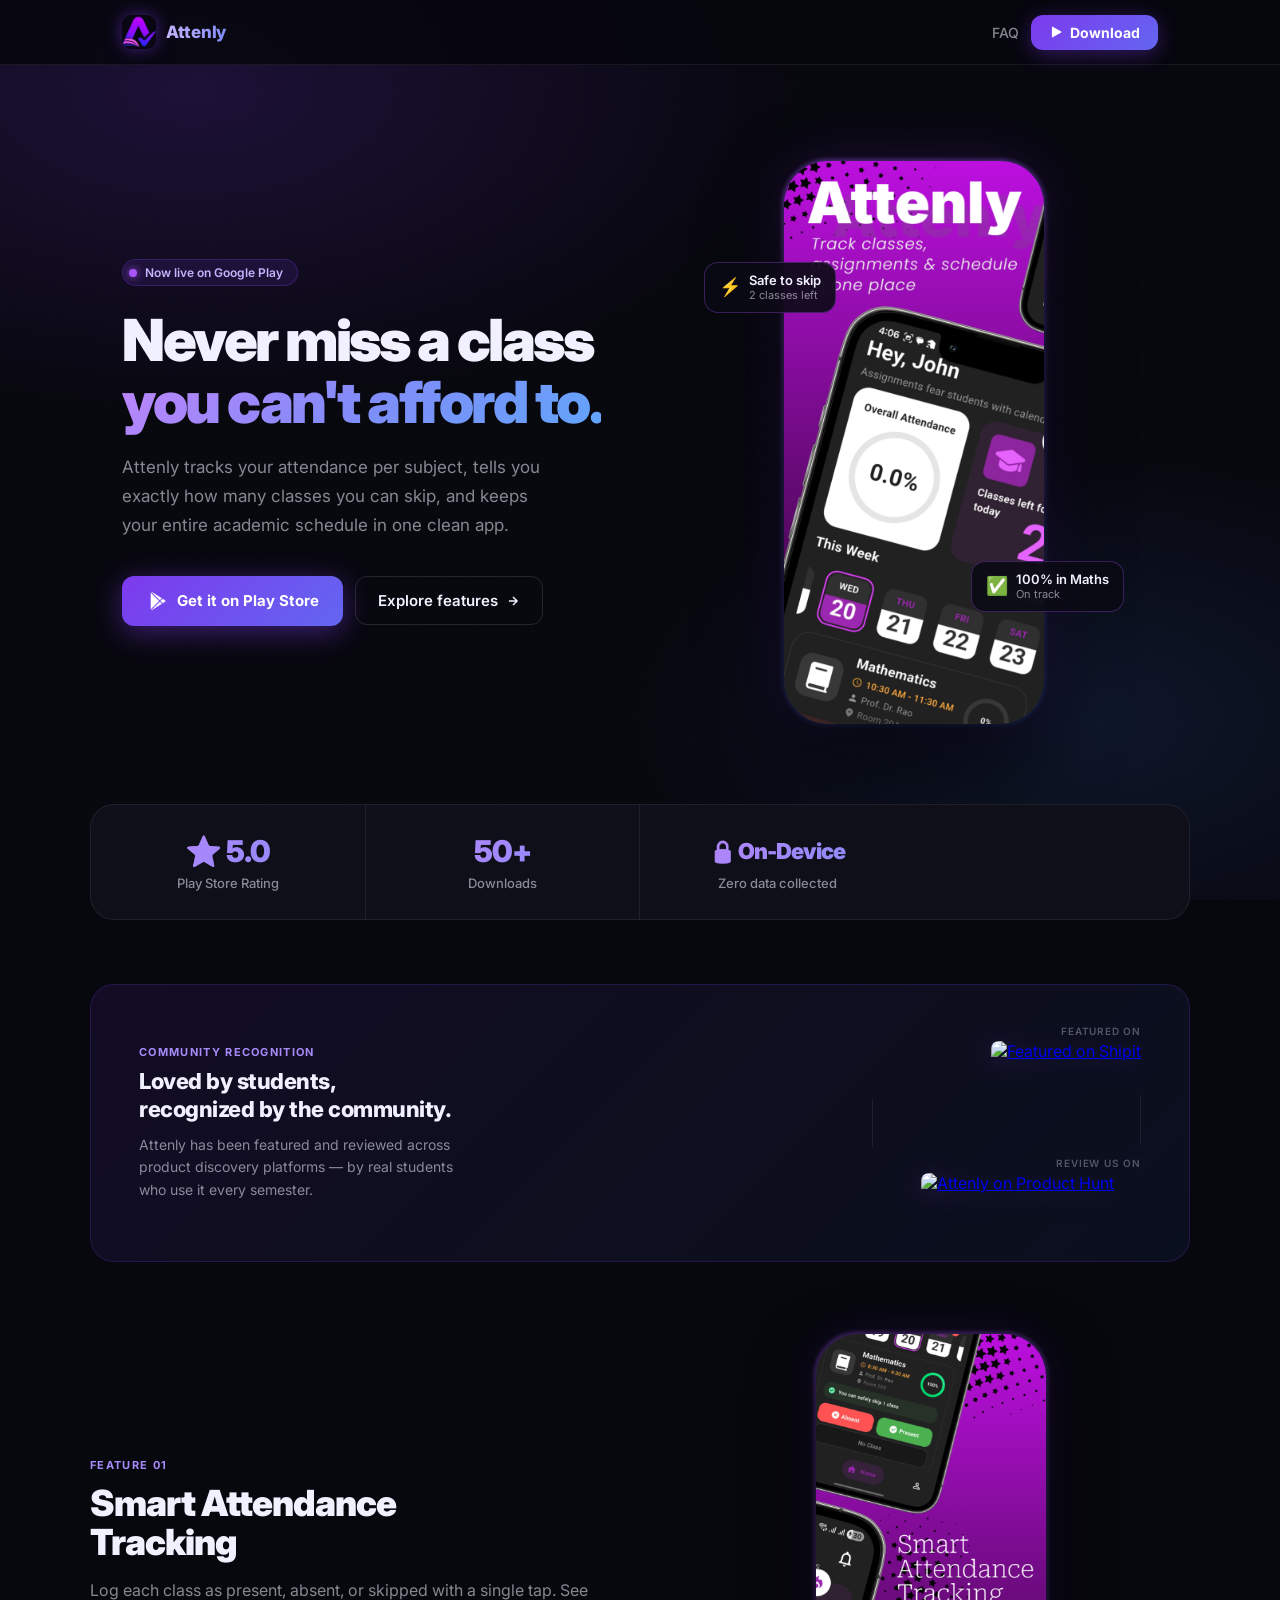
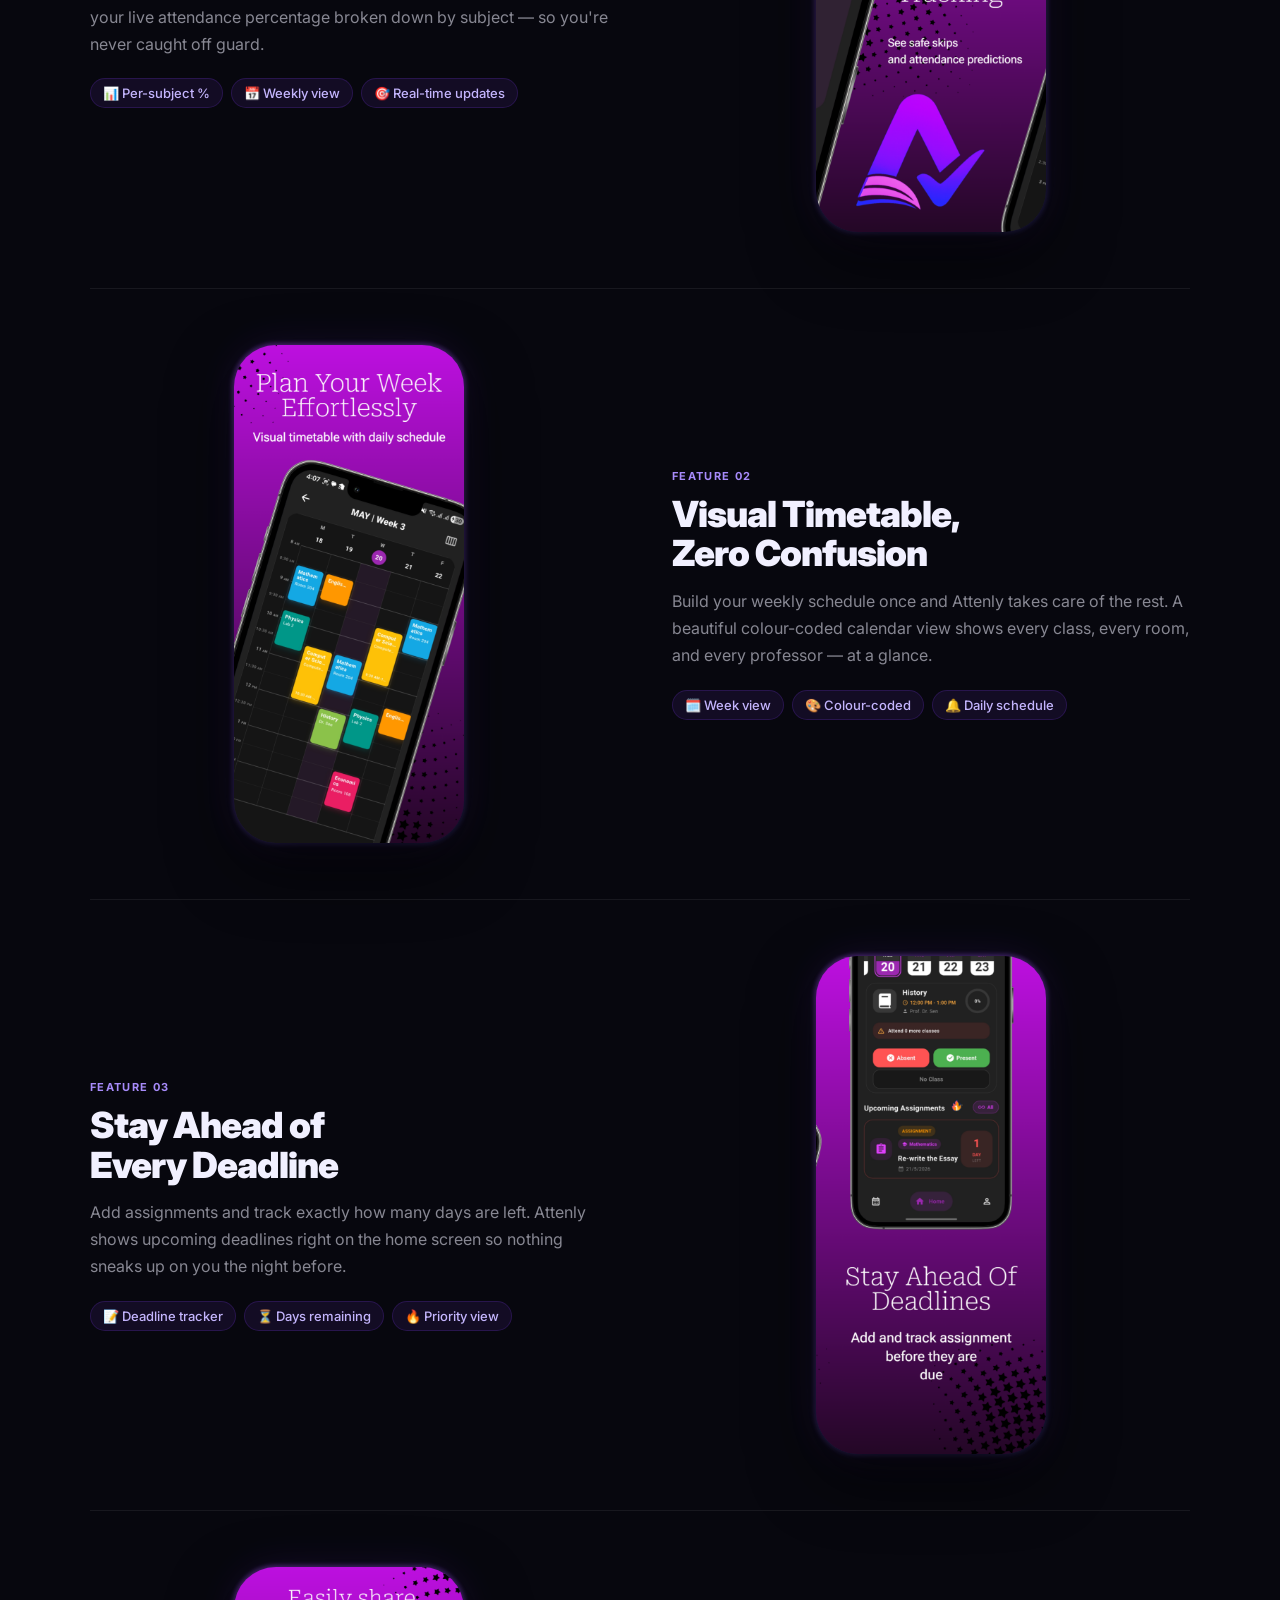
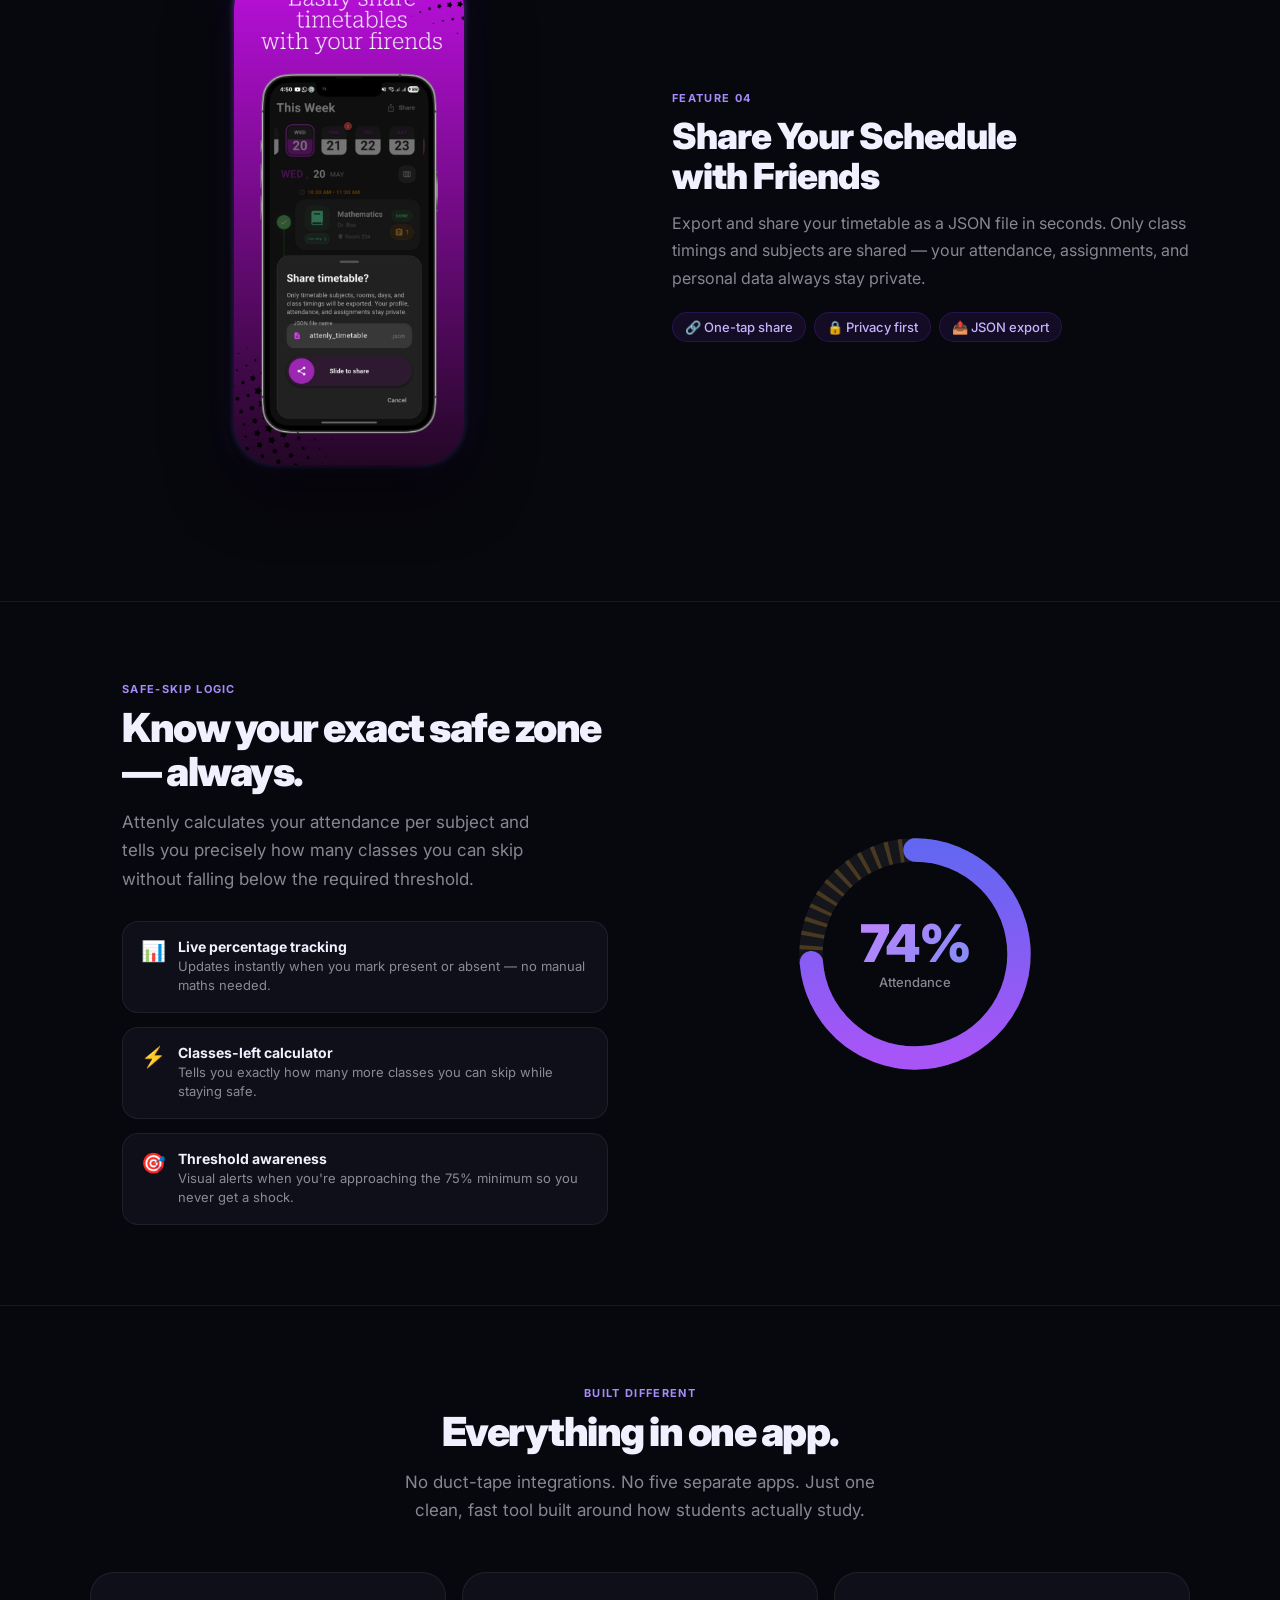
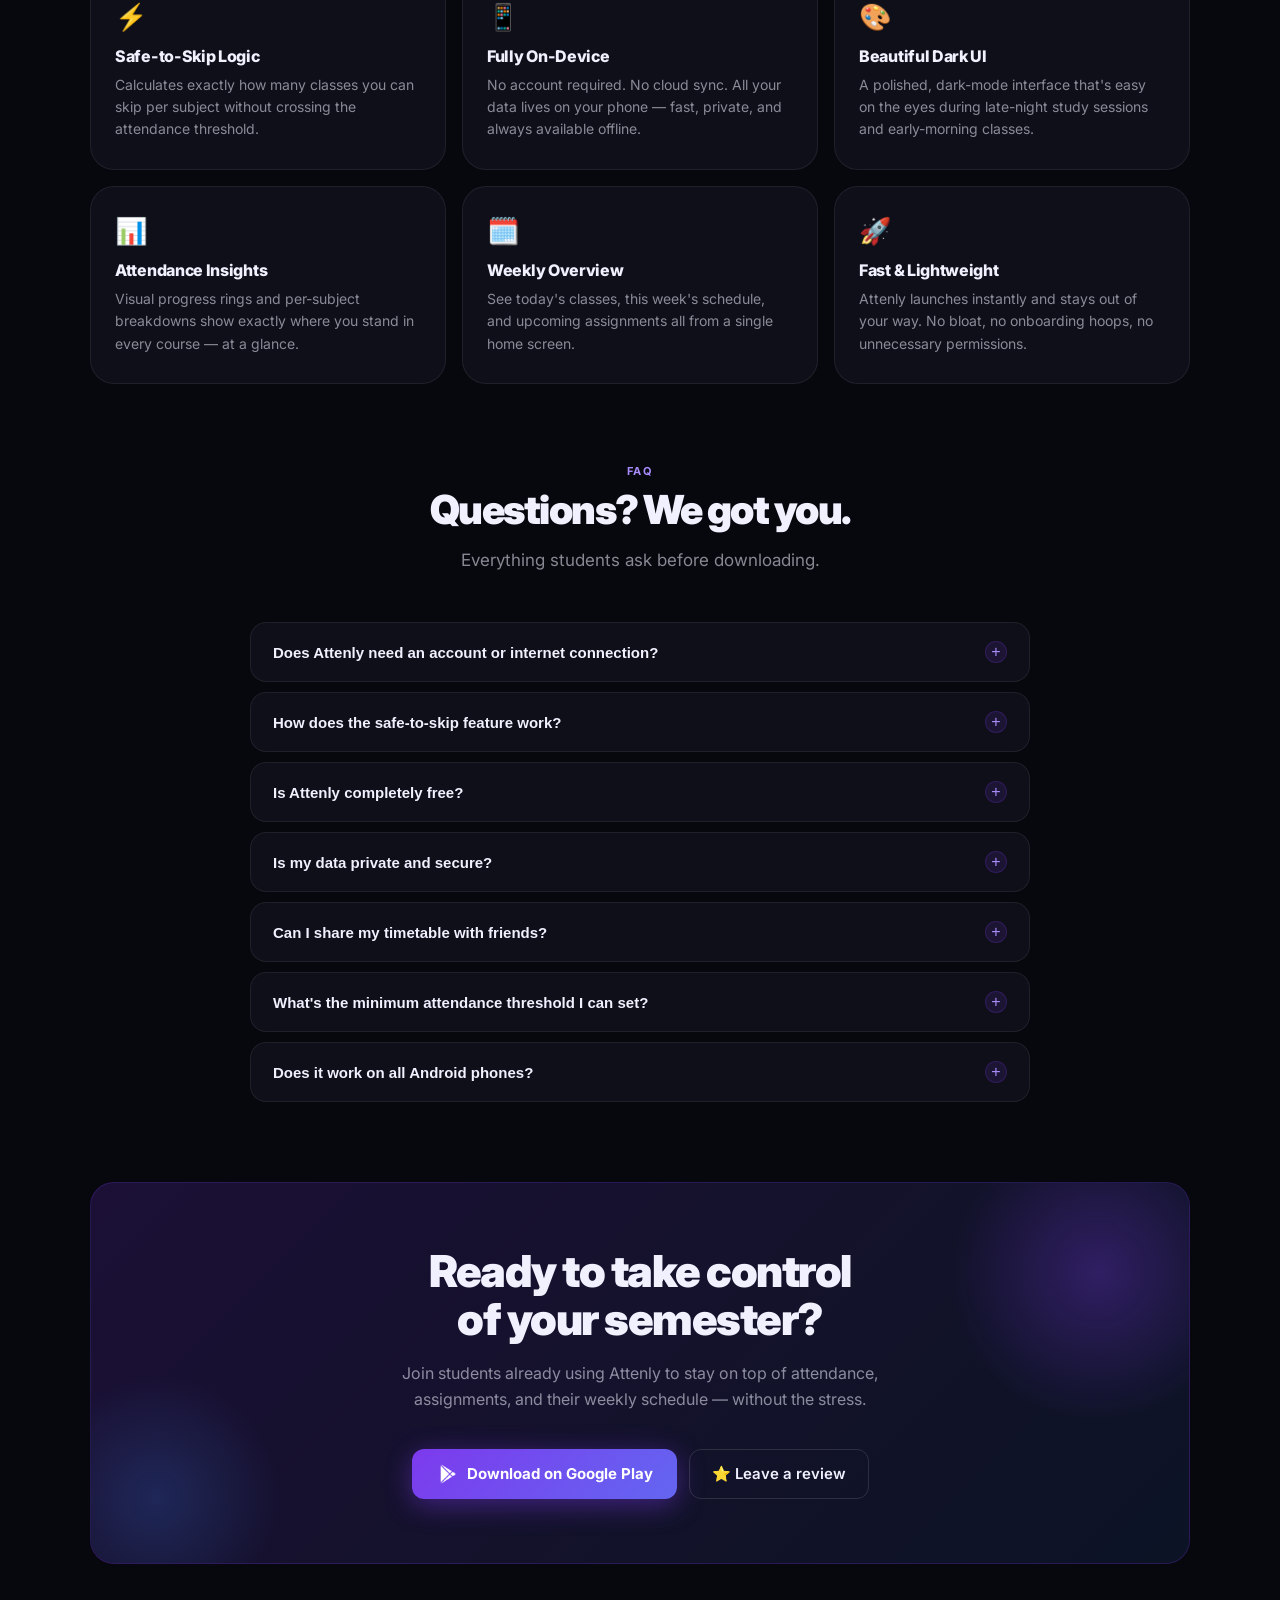
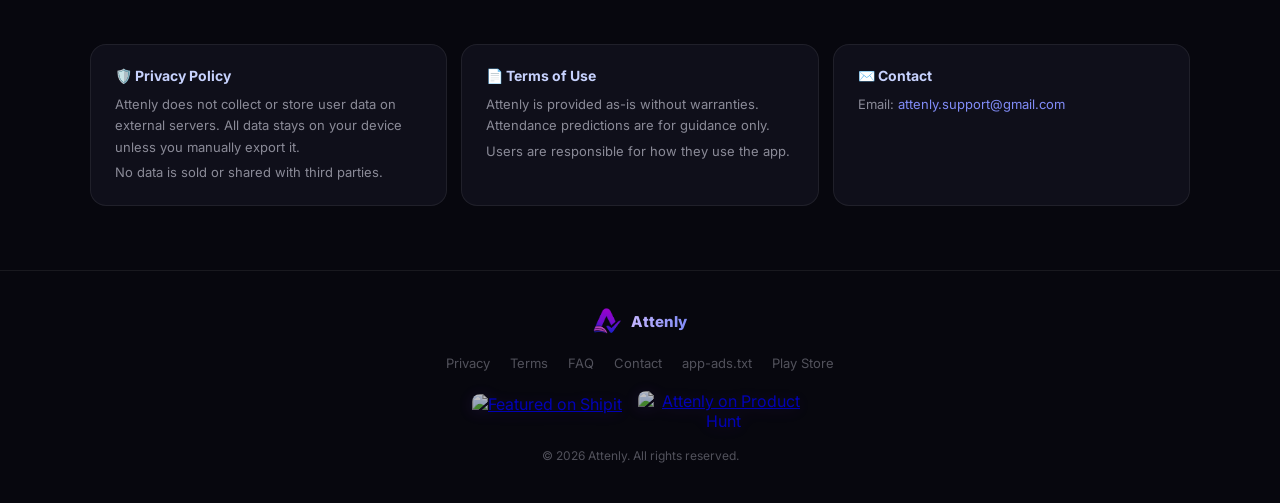
==== index.html @ 38569e19 "fix: add cache buster to Play Store logo image src" ====
<!DOCTYPE html>
<html lang="en">
<head>
  <meta charset="UTF-8"/>
  <meta name="viewport" content="width=device-width, initial-scale=1.0"/>
  <title>Attenly — Smart Attendance Tracker for College Students</title>
  <meta name="description" content="Attenly helps college students track attendance, manage timetables, plan assignments, and know exactly when it's safe to skip — all on-device, no account needed."/>
  <meta name="keywords" content="attendance tracker, college app, timetable, assignment tracker, safe to skip, student app, Android"/>
  <meta property="og:title" content="Attenly — Smart Attendance Tracker for College Students"/>
  <meta property="og:description" content="Track classes, plan your week, manage assignments. Know exactly when it's safe to skip."/>
  <meta property="og:image" content="screenshots/image1.png"/>
  <meta property="og:type" content="website"/>
  <meta name="twitter:card" content="summary_large_image"/>
  <meta name="twitter:title" content="Attenly — Smart Attendance Tracker"/>
  <meta name="twitter:description" content="Track attendance, timetables & assignments. Know when it's safe to skip."/>
  <link rel="canonical" href="https://frostyshade.github.io/attenly-website/"/>
  <link rel="icon" type="image/png" href="logo.png"/>
  <link rel="sitemap" type="application/xml" href="/sitemap.xml"/>

  <link rel="preconnect" href="https://fonts.googleapis.com"/>
  <link rel="preconnect" href="https://fonts.gstatic.com" crossorigin/>
  <link href="https://fonts.googleapis.com/css2?family=Inter:wght@300;400;500;600;700;800;900&display=swap" rel="stylesheet"/>

  <style>
    /* ============================================================
       DESIGN TOKENS
    ============================================================ */
    :root {
      --c-bg:       #07070e;
      --c-surface:  #0f0f1a;
      --c-surface2: #141426;
      --c-border:   rgba(255,255,255,0.07);
      --c-border2:  rgba(255,255,255,0.12);
      --c-purple:   #7c3aed;
      --c-violet:   #a855f7;
      --c-blue:     #3b82f6;
      --c-text:     #f1f0ff;
      --c-muted:    rgba(241,240,255,0.55);
      --c-subtle:   rgba(241,240,255,0.32);
      --glow-p:     rgba(124,58,237,0.4);
      --r-xl:       24px;
      --r-lg:       16px;
      --r-md:       12px;
      --max-w:      1100px;
    }

    /* ============================================================
       BASE
    ============================================================ */
    *, *::before, *::after { margin:0; padding:0; box-sizing:border-box; }
    html { scroll-behavior:smooth; }
    body {
      font-family:'Inter',sans-serif;
      background:var(--c-bg);
      color:var(--c-text);
      overflow-x:hidden;
      -webkit-font-smoothing:antialiased;
    }

    /* ============================================================
       BACKGROUND
    ============================================================ */
    .bg-layer {
      position:fixed; inset:0; z-index:0; pointer-events:none;
    }
    .bg-layer::before {
      content:''; position:absolute; inset:0;
      background:
        radial-gradient(ellipse 80vw 60vh at 15% 10%,rgba(124,58,237,.18) 0%,transparent 60%),
        radial-gradient(ellipse 60vw 50vh at 85% 80%,rgba(59,130,246,.12) 0%,transparent 60%);
    }
    .bg-layer::after {
      content:''; position:absolute; inset:0;
      background-image:url("data:image/svg+xml,%3Csvg xmlns='http://www.w3.org/2000/svg' width='300' height='300'%3E%3Cfilter id='n'%3E%3CfeTurbulence type='fractalNoise' baseFrequency='0.75' numOctaves='4' stitchTiles='stitch'/%3E%3C/filter%3E%3Crect width='300' height='300' filter='url(%23n)' opacity='0.03'/%3E%3C/svg%3E");
      opacity:.5;
    }

    /* ============================================================
       LAYOUT
    ============================================================ */
    .wrap {
      position:relative; z-index:1;
      max-width:var(--max-w);
      margin:0 auto;
      padding:0 32px;
    }
    @media(max-width:640px){ .wrap { padding:0 20px; } }

    /* ============================================================
       NAV
    ============================================================ */
    header {
      position:sticky; top:0; z-index:100;
      border-bottom:1px solid var(--c-border);
      background:rgba(7,7,14,.85);
      backdrop-filter:blur(20px);
      -webkit-backdrop-filter:blur(20px);
    }
    nav {
      display:flex; align-items:center; justify-content:space-between;
      height:64px; max-width:var(--max-w); margin:0 auto; padding:0 32px;
    }
    .nav-brand { display:flex; align-items:center; gap:10px; text-decoration:none; color:var(--c-text); }
    .nav-brand img { width:34px; height:34px; border-radius:9px; box-shadow:0 0 16px rgba(124,58,237,.5); }
    .nav-brand span {
      font-size:17px; font-weight:800; letter-spacing:-.3px;
      background:linear-gradient(90deg,#c4b5fd,#818cf8);
      -webkit-background-clip:text; -webkit-text-fill-color:transparent;
    }
    .nav-right { display:flex; align-items:center; gap:12px; }
    .nav-link { font-size:14px; font-weight:500; color:var(--c-muted); text-decoration:none; transition:color .2s; }
    .nav-link:hover { color:var(--c-text); }
    .nav-btn {
      display:inline-flex; align-items:center; gap:7px;
      padding:9px 18px;
      background:linear-gradient(135deg,var(--c-purple),#6366f1);
      color:#fff; text-decoration:none; font-size:14px; font-weight:700;
      border-radius:var(--r-md); box-shadow:0 4px 20px rgba(124,58,237,.4);
      transition:opacity .2s,transform .2s,box-shadow .2s;
    }
    .nav-btn:hover { opacity:.88; transform:translateY(-1px); box-shadow:0 8px 28px rgba(124,58,237,.5); }
    @media(max-width:500px){ nav { padding:0 20px; } .nav-link { display:none; } }

    /* ============================================================
       HERO
    ============================================================ */
    .hero {
      display:grid; grid-template-columns:1fr 1fr;
      align-items:center; gap:60px; padding:96px 0 80px;
    }
    .hero-eyebrow {
      display:inline-flex; align-items:center; gap:8px;
      padding:5px 14px 5px 6px;
      background:rgba(124,58,237,.12); border:1px solid rgba(124,58,237,.28);
      border-radius:999px; font-size:12px; font-weight:600; color:#c4b5fd;
      margin-bottom:24px; animation:fadeUp .5s ease both;
    }
    .eyebrow-dot {
      width:8px; height:8px; border-radius:50%;
      background:#a855f7; box-shadow:0 0 8px #a855f7;
      animation:blink 2.2s ease-in-out infinite;
    }
    @keyframes blink { 0%,100%{opacity:1} 50%{opacity:.3} }
    .hero h1 {
      font-size:clamp(36px,5vw,58px); font-weight:900;
      letter-spacing:-2.5px; line-height:1.06; margin-bottom:20px;
      animation:fadeUp .5s .07s ease both;
    }
    .hero h1 em {
      font-style:normal;
      background:linear-gradient(135deg,#c084fc,#818cf8 50%,#60a5fa);
      -webkit-background-clip:text; -webkit-text-fill-color:transparent;
    }
    .hero-sub {
      font-size:17px; line-height:1.7; color:var(--c-muted);
      max-width:440px; margin-bottom:36px;
      animation:fadeUp .5s .12s ease both;
    }
    .hero-cta { display:flex; align-items:center; gap:12px; flex-wrap:wrap; animation:fadeUp .5s .18s ease both; }

    /* Buttons */
    .btn-main {
      display:inline-flex; align-items:center; gap:9px;
      padding:14px 24px;
      background:linear-gradient(135deg,var(--c-purple),#6366f1);
      color:#fff; text-decoration:none; font-size:15px; font-weight:700;
      border-radius:var(--r-md); box-shadow:0 6px 28px rgba(124,58,237,.45);
      transition:transform .2s,box-shadow .2s,opacity .2s;
    }
    .btn-main:hover { transform:translateY(-2px); box-shadow:0 12px 36px rgba(124,58,237,.55); opacity:.92; }
    .btn-ghost {
      display:inline-flex; align-items:center; gap:8px;
      padding:14px 22px; background:transparent;
      border:1px solid var(--c-border2); color:var(--c-text);
      text-decoration:none; font-size:15px; font-weight:600;
      border-radius:var(--r-md); transition:background .2s,transform .2s;
    }
    .btn-ghost:hover { background:rgba(255,255,255,.06); transform:translateY(-2px); }

    /* Hero phone showcase */
    .hero-visual { display:flex; justify-content:center; align-items:center; animation:fadeUp .6s .2s ease both; }
    .phone-showcase {
      position:relative; width:420px;
      display:flex; justify-content:center; align-items:center; flex-shrink:0;
    }
    .phone-frame { position:relative; width:260px; flex-shrink:0; z-index:1; }
    .phone-frame::before {
      content:''; position:absolute; inset:-2px; border-radius:46px;
      background:linear-gradient(160deg,rgba(168,85,247,.5),rgba(99,102,241,.3),rgba(59,130,246,.2));
      z-index:-1; filter:blur(2px);
    }
    .phone-frame img { width:100%; border-radius:44px; box-shadow:0 32px 80px rgba(0,0,0,.7),0 0 60px rgba(124,58,237,.2); display:block; }

    /* Floating stat badges — positioned relative to showcase */
    .hero-float-badge {
      position:absolute;
      display:flex; align-items:center; gap:8px;
      background:rgba(10,10,20,.9); border:1px solid rgba(168,85,247,.3);
      border-radius:14px; padding:10px 14px;
      backdrop-filter:blur(16px); -webkit-backdrop-filter:blur(16px);
      font-size:13px; font-weight:600; color:var(--c-text);
      white-space:nowrap; z-index:2; will-change:transform;
    }
    .hfb-1 { top:18%; left:0; animation:floatA 4s ease-in-out infinite; }
    .hfb-2 { bottom:20%; right:0; animation:floatB 4s 1.5s ease-in-out infinite; }
    @keyframes floatA { 0%,100%{transform:translateY(0)} 50%{transform:translateY(-8px)} }
    @keyframes floatB { 0%,100%{transform:translateY(0)} 50%{transform:translateY(7px)} }
    .hfb-icon { font-size:18px; line-height:1; }
    .hfb-title { font-size:13px; font-weight:600; line-height:1.2; }
    .hfb-label { font-size:11px; font-weight:400; color:var(--c-muted); line-height:1.2; }

    /* Hero responsive */
    @media(max-width:860px){
      .hero { grid-template-columns:1fr; text-align:center; gap:48px; padding:64px 0 56px; }
      .hero-sub { max-width:100%; margin:0 auto 32px; }
      .hero-cta { justify-content:center; }
      .hero-visual { order:-1; }
      .phone-showcase { width:340px; }
      .phone-frame { width:200px; }
      .hero-float-badge { padding:8px 12px; font-size:12px; }
      .hfb-icon { font-size:16px; }
      .hfb-title { font-size:12px; }
      .hfb-label { font-size:10px; }
    }
    @media(max-width:480px){
      .hero { padding:52px 0 44px; gap:36px; }
      .hero h1 { letter-spacing:-1.5px; }
      .phone-showcase { width:300px; }
      .phone-frame { width:175px; }
      .hero-float-badge { padding:7px 10px; gap:6px; border-radius:11px; }
      .hfb-icon { font-size:15px; } .hfb-title { font-size:11px; } .hfb-label { font-size:10px; }
    }
    @media(max-width:360px){ .phone-showcase { width:270px; } .phone-frame { width:158px; } }

    /* ============================================================
       LIVE STATS STRIP
    ============================================================ */
    .stats-section { padding:0 0 64px; }
    .stats-grid {
      display:grid; grid-template-columns:repeat(4,1fr);
      border:1px solid var(--c-border); border-radius:var(--r-xl);
      overflow:hidden; background:var(--c-surface);
    }
    .stat-item {
      padding:28px 20px; text-align:center;
      border-right:1px solid var(--c-border);
      position:relative;
    }
    .stat-item:last-child { border-right:none; }
    .stat-val {
      font-size:30px; font-weight:900; letter-spacing:-1px; line-height:1;
      background:linear-gradient(135deg,#c084fc,#818cf8);
      -webkit-background-clip:text; -webkit-text-fill-color:transparent;
      margin-bottom:6px; min-height:36px;
      display:flex; align-items:center; justify-content:center;
    }
    .stat-label { font-size:13px; color:var(--c-muted); font-weight:500; }
    /* Skeleton shimmer */
    .stat-skeleton {
      width:80px; height:30px; border-radius:6px;
      background:linear-gradient(90deg,rgba(255,255,255,.04) 25%,rgba(255,255,255,.09) 50%,rgba(255,255,255,.04) 75%);
      background-size:200% 100%;
      animation:shimmer 1.5s infinite;
    }
    @keyframes shimmer { 0%{background-position:200% 0} 100%{background-position:-200% 0} }
    /* Live indicator */
    .live-badge {
      position:absolute; top:10px; right:10px;
      display:flex; align-items:center; gap:4px;
      font-size:9px; font-weight:700; letter-spacing:.06em;
      text-transform:uppercase; color:#a78bfa; opacity:.7;
    }
    .live-dot {
      width:5px; height:5px; border-radius:50%;
      background:#a78bfa; animation:blink 2s infinite;
    }
    @media(max-width:700px){ .stats-grid { grid-template-columns:repeat(2,1fr); } .stat-item:nth-child(2) { border-right:none; } .stat-item:nth-child(1),.stat-item:nth-child(2) { border-bottom:1px solid var(--c-border); } }
    @media(max-width:400px){ .stats-grid { grid-template-columns:1fr; } .stat-item { border-right:none !important; border-bottom:1px solid var(--c-border); } .stat-item:last-child { border-bottom:none; } }

    /* ============================================================
       SOCIAL PROOF / BADGES
    ============================================================ */
    .proof-section { padding:0 0 72px; }
    .proof-inner {
      background:linear-gradient(135deg,rgba(124,58,237,.1) 0%,rgba(99,102,241,.08) 50%,rgba(59,130,246,.07) 100%);
      border:1px solid rgba(124,58,237,.2); border-radius:var(--r-xl);
      padding:40px 48px; display:flex; align-items:center; gap:48px;
    }
    .proof-text { flex:1; }
    .proof-kicker { font-size:11px; font-weight:700; letter-spacing:.12em; text-transform:uppercase; color:#a78bfa; margin-bottom:8px; }
    .proof-headline { font-size:22px; font-weight:800; letter-spacing:-.5px; line-height:1.3; margin-bottom:10px; }
    .proof-desc { font-size:14px; color:var(--c-muted); line-height:1.6; max-width:320px; }
    .proof-badges { display:flex; flex-direction:column; gap:14px; align-items:flex-end; flex-shrink:0; }
    .proof-badge-wrap { display:flex; flex-direction:column; gap:4px; align-items:flex-end; }
    .proof-badge-label { font-size:10px; font-weight:600; letter-spacing:.08em; text-transform:uppercase; color:var(--c-subtle); }
    .proof-badge-link {
      display:inline-block; border-radius:10px;
      transition:transform .2s,filter .2s;
      filter:drop-shadow(0 4px 12px rgba(124,58,237,.25));
    }
    .proof-badge-link:hover { transform:translateY(-2px) scale(1.02); filter:drop-shadow(0 8px 20px rgba(124,58,237,.45)); }
    .proof-badge-link img { display:block; border-radius:8px; }
    .proof-divider { width:1px; height:48px; background:rgba(255,255,255,.08); flex-shrink:0; }
    @media(max-width:860px){
      .proof-inner { flex-direction:column; padding:32px 28px; gap:28px; text-align:center; }
      .proof-text { text-align:center; } .proof-desc { max-width:100%; }
      .proof-badges { flex-direction:row; align-items:center; justify-content:center; flex-wrap:wrap; }
      .proof-badge-wrap { align-items:center; } .proof-divider { width:32px; height:1px; }
    }

    /* ============================================================
       SCREENSHOT CAROUSEL
    ============================================================ */


    /* ============================================================
       FEATURE ROWS
    ============================================================ */
    .section-kicker { font-size:11px; font-weight:700; letter-spacing:.12em; text-transform:uppercase; color:#a78bfa; margin-bottom:10px; }
    .section-title { font-size:clamp(28px,4vw,40px); font-weight:900; letter-spacing:-1.5px; line-height:1.1; margin-bottom:14px; }
    .section-sub { font-size:17px; color:var(--c-muted); line-height:1.65; max-width:500px; }

    .feature-rows { padding:0 0 80px; }
    .frow {
      display:grid; grid-template-columns:1fr 1fr;
      align-items:center; gap:64px; padding:56px 0;
      border-top:1px solid var(--c-border);
    }
    .frow:first-child { border-top:none; padding-top:0; }
    .frow.reverse .frow-visual { order:-1; }
    .frow-num { font-size:11px; font-weight:700; letter-spacing:.12em; text-transform:uppercase; color:#a78bfa; margin-bottom:12px; }
    .frow h3 { font-size:clamp(24px,3.5vw,36px); font-weight:900; letter-spacing:-1px; line-height:1.1; margin-bottom:14px; }
    .frow p { font-size:16px; color:var(--c-muted); line-height:1.7; margin-bottom:20px; }
    .frow-chips { display:flex; flex-wrap:wrap; gap:8px; }
    .chip {
      display:inline-flex; align-items:center; gap:6px;
      padding:6px 12px; background:rgba(124,58,237,.1);
      border:1px solid rgba(124,58,237,.2); border-radius:999px;
      font-size:13px; font-weight:500; color:#c4b5fd;
    }
    .frow-visual { display:flex; justify-content:center; }
    .frow-phone { width:230px; position:relative; }
    .frow-phone::before {
      content:''; position:absolute; inset:-2px; border-radius:44px;
      background:linear-gradient(150deg,rgba(168,85,247,.4),rgba(99,102,241,.2));
      z-index:-1; filter:blur(2px);
    }
    .frow-phone img { width:100%; border-radius:42px; box-shadow:0 24px 64px rgba(0,0,0,.65),0 0 40px rgba(124,58,237,.15); display:block; }

    @media(max-width:800px){
      .frow { grid-template-columns:1fr; gap:32px; text-align:center; padding:40px 0; }
      .frow:first-child { padding-top:0; }
      .frow.reverse .frow-visual { order:0; } .frow-visual { order:-1; }
      .frow-chips { justify-content:center; } .frow-phone { width:185px; } .frow p { font-size:15px; }
    }
    @media(max-width:480px){ .frow-phone { width:165px; } .frow h3 { font-size:clamp(22px,6vw,28px); letter-spacing:-.5px; } }

    /* ============================================================
       ANIMATED ATTENDANCE RING
    ============================================================ */
    .ring-section {
      padding:80px 0;
      border-top:1px solid var(--c-border);
      border-bottom:1px solid var(--c-border);
      margin-bottom:80px;
    }
    .ring-inner {
      display:grid; grid-template-columns:1fr 1fr;
      align-items:center; gap:64px;
    }
    .ring-text .section-sub { max-width:420px; }
    .ring-highlights { display:flex; flex-direction:column; gap:14px; margin-top:28px; }
    .ring-highlight {
      display:flex; align-items:flex-start; gap:12px;
      background:var(--c-surface); border:1px solid var(--c-border);
      border-radius:var(--r-lg); padding:16px 18px;
    }
    .rh-icon { font-size:20px; flex-shrink:0; margin-top:1px; }
    .rh-title { font-size:14px; font-weight:700; margin-bottom:2px; }
    .rh-desc { font-size:13px; color:var(--c-muted); line-height:1.5; }

    .ring-visual {
      display:flex; justify-content:center; align-items:center;
      position:relative;
    }
    .ring-svg-wrap { position:relative; width:260px; height:260px; }
    .attendance-ring { width:100%; height:100%; transform:rotate(-90deg); }
    .ring-bg-circle { fill:none; stroke:rgba(255,255,255,.06); stroke-width:18; }
    .ring-threshold {
      fill:none; stroke:rgba(255,180,50,.15); stroke-width:18;
      stroke-dasharray:none;
    }
    .ring-fill-circle {
      fill:none;
      stroke:url(#ringGrad);
      stroke-width:18;
      stroke-linecap:round;
      transition:stroke-dashoffset .05s linear;
    }
    .ring-center {
      position:absolute; inset:0;
      display:flex; flex-direction:column;
      align-items:center; justify-content:center;
    }
    .ring-pct {
      font-size:52px; font-weight:900; letter-spacing:-2px; line-height:1;
      background:linear-gradient(135deg,#c084fc,#818cf8);
      -webkit-background-clip:text; -webkit-text-fill-color:transparent;
    }
    .ring-label { font-size:13px; color:var(--c-muted); font-weight:500; margin-top:4px; }
    .ring-safe-badge {
      position:absolute; bottom:-16px; left:50%; transform:translateX(-50%);
      display:inline-flex; align-items:center; gap:6px;
      background:rgba(34,197,94,.12); border:1px solid rgba(34,197,94,.25);
      border-radius:999px; padding:6px 14px;
      font-size:12px; font-weight:700; color:#4ade80;
      white-space:nowrap; opacity:0;
      transition:opacity .4s .2s;
    }
    .ring-safe-badge.show { opacity:1; }
    .threshold-line {
      font-size:11px; color:rgba(255,180,50,.7); font-weight:600;
      position:absolute; right:-2px; top:50%;
      transform:translateY(-50%) rotate(90deg);
      transform-origin:center;
      letter-spacing:.05em;
    }

    @media(max-width:800px){
      .ring-inner { grid-template-columns:1fr; gap:40px; text-align:center; }
      .ring-text .section-sub { max-width:100%; }
      .ring-highlights { align-items:stretch; }
      .ring-svg-wrap { width:220px; height:220px; }
      .ring-pct { font-size:44px; }
    }

    /* ============================================================
       FEATURE GRID
    ============================================================ */
    .feat-section { padding:0 0 80px; }
    .feat-header { text-align:center; margin-bottom:48px; }
    .feat-header .section-sub { margin:0 auto; }
    .feat-grid { display:grid; grid-template-columns:repeat(3,1fr); gap:16px; }
    .feat-card {
      background:var(--c-surface); border:1px solid var(--c-border);
      border-radius:var(--r-xl); padding:28px 24px;
      transition:border-color .25s,background .25s,transform .25s,box-shadow .25s;
      position:relative; overflow:hidden;
    }
    .feat-card::after {
      content:''; position:absolute; top:0; left:0; right:0; height:1px;
      background:linear-gradient(90deg,transparent,rgba(168,85,247,.4),transparent);
      opacity:0; transition:opacity .3s;
    }
    .feat-card:hover { border-color:rgba(124,58,237,.3); background:var(--c-surface2); transform:translateY(-4px); box-shadow:0 20px 50px rgba(0,0,0,.4); }
    .feat-card:hover::after { opacity:1; }
    .feat-icon { font-size:26px; margin-bottom:14px; display:block; }
    .feat-card h4 { font-size:16px; font-weight:800; letter-spacing:-.3px; margin-bottom:8px; }
    .feat-card p { font-size:14px; color:var(--c-muted); line-height:1.6; }
    @media(max-width:800px){ .feat-grid { grid-template-columns:repeat(2,1fr); gap:12px; } .feat-card { padding:22px 18px; } .feat-icon { font-size:22px; margin-bottom:10px; } .feat-header { margin-bottom:36px; } }
    @media(max-width:480px){ .feat-grid { grid-template-columns:1fr; } }

    /* ============================================================
       FAQ
    ============================================================ */
    .faq-section { padding:0 0 80px; }
    .faq-header { text-align:center; margin-bottom:48px; }
    .faq-header .section-sub { margin:0 auto; }
    .faq-list { display:flex; flex-direction:column; gap:10px; max-width:780px; margin:0 auto; }
    .faq-item {
      background:var(--c-surface); border:1px solid var(--c-border);
      border-radius:var(--r-lg); overflow:hidden;
      transition:border-color .25s;
    }
    .faq-item:hover { border-color:rgba(124,58,237,.2); }
    .faq-item.open { border-color:rgba(124,58,237,.3); }
    .faq-q {
      width:100%; display:flex; align-items:center; justify-content:space-between; gap:12px;
      padding:18px 22px; background:none; border:none; cursor:pointer;
      font-size:15px; font-weight:700; color:var(--c-text);
      text-align:left; line-height:1.4;
    }
    .faq-q:hover { color:#c4b5fd; }
    .faq-icon {
      flex-shrink:0; width:22px; height:22px; border-radius:50%;
      background:rgba(124,58,237,.12); border:1px solid rgba(124,58,237,.2);
      display:flex; align-items:center; justify-content:center;
      color:#a78bfa; font-size:16px; font-weight:300;
      transition:transform .3s, background .2s;
      line-height:1;
    }
    .faq-item.open .faq-icon { transform:rotate(45deg); background:rgba(124,58,237,.2); }
    .faq-a {
      max-height:0; overflow:hidden;
      transition:max-height .35s ease, padding .25s ease;
      font-size:14px; color:var(--c-muted); line-height:1.7;
    }
    .faq-item.open .faq-a { max-height:300px; }
    .faq-a-inner { padding:0 22px 18px; }

    /* ============================================================
       BOTTOM CTA
    ============================================================ */
    .cta-section { padding:0 0 80px; }
    .cta-inner {
      position:relative; overflow:hidden;
      background:linear-gradient(135deg,rgba(124,58,237,.18) 0%,rgba(99,102,241,.12) 60%,rgba(59,130,246,.1) 100%);
      border:1px solid rgba(124,58,237,.22); border-radius:var(--r-xl);
      padding:64px 48px; text-align:center;
    }
    .cta-inner::before { content:''; position:absolute; top:-60px; right:-60px; width:300px; height:300px; border-radius:50%; background:radial-gradient(circle,rgba(124,58,237,.3),transparent 70%); pointer-events:none; }
    .cta-inner::after  { content:''; position:absolute; bottom:-60px; left:-60px; width:250px; height:250px; border-radius:50%; background:radial-gradient(circle,rgba(59,130,246,.2),transparent 70%); pointer-events:none; }
    .cta-inner h2 { font-size:clamp(26px,4vw,44px); font-weight:900; letter-spacing:-1.5px; line-height:1.1; margin-bottom:16px; position:relative; z-index:1; }
    .cta-inner p { font-size:16px; color:var(--c-muted); line-height:1.65; max-width:480px; margin:0 auto 36px; position:relative; z-index:1; }
    .cta-btns { display:flex; justify-content:center; gap:12px; flex-wrap:wrap; position:relative; z-index:1; }
    @media(max-width:540px){ .cta-inner { padding:44px 24px; } .cta-btns { flex-direction:column; align-items:center; } .btn-main,.btn-ghost { width:100%; max-width:280px; justify-content:center; } }

    /* ============================================================
       LEGAL
    ============================================================ */
    .legal-section { padding:0 0 64px; }
    .legal-grid { display:grid; grid-template-columns:repeat(3,1fr); gap:14px; }
    .legal-card { background:var(--c-surface); border:1px solid var(--c-border); border-radius:var(--r-lg); padding:22px 24px; }
    .legal-card h2 { font-size:14px; font-weight:700; color:#c7d2fe; margin-bottom:10px; display:flex; align-items:center; gap:6px; }
    .legal-card p { font-size:13px; color:var(--c-muted); line-height:1.65; margin-bottom:4px; }
    .legal-card p:last-child { margin-bottom:0; }
    .legal-card a { color:#818cf8; text-decoration:none; }
    .legal-card a:hover { text-decoration:underline; }
    @media(max-width:700px){ .legal-grid { grid-template-columns:1fr; } }

    /* ============================================================
       FOOTER
    ============================================================ */
    footer { border-top:1px solid var(--c-border); padding:36px 0 40px; }
    .footer-inner { display:flex; flex-direction:column; align-items:center; gap:20px; text-align:center; }
    .footer-brand { display:flex; align-items:center; gap:10px; }
    .footer-brand img { width:28px; height:28px; border-radius:7px; opacity:.8; }
    .footer-brand span { font-size:15px; font-weight:800; background:linear-gradient(90deg,#c4b5fd,#818cf8); -webkit-background-clip:text; -webkit-text-fill-color:transparent; }
    .footer-links { display:flex; flex-wrap:wrap; gap:6px 20px; justify-content:center; }
    .footer-links a { font-size:13px; color:var(--c-subtle); text-decoration:none; transition:color .2s; }
    .footer-links a:hover { color:#818cf8; }
    .footer-badges { display:flex; align-items:center; gap:16px; flex-wrap:wrap; justify-content:center; }
    .footer-badge-link { display:inline-flex; border-radius:8px; overflow:hidden; transition:transform .2s,filter .2s; filter:drop-shadow(0 2px 8px rgba(124,58,237,.2)); opacity:.75; }
    .footer-badge-link:hover { transform:translateY(-2px); opacity:1; }
    .footer-badge-link img { display:block; }
    .footer-copy { font-size:12px; color:var(--c-subtle); }

    /* ============================================================
       SCROLL ANIMATIONS
    ============================================================ */
    @keyframes fadeUp { from{opacity:0;transform:translateY(24px)} to{opacity:1;transform:translateY(0)} }
    .reveal { opacity:0; transform:translateY(32px); transition:opacity .6s ease,transform .6s ease; }
    .reveal.in  { opacity:1; transform:translateY(0); }
    .reveal-d1 { transition-delay:.08s; } .reveal-d2 { transition-delay:.16s; }
    .reveal-d3 { transition-delay:.24s; } .reveal-d4 { transition-delay:.32s; }
    .reveal-d5 { transition-delay:.40s; } .reveal-d6 { transition-delay:.48s; }
  </style>
</head>
<body>

<div class="bg-layer" aria-hidden="true"></div>

<!-- ══════════ NAV ══════════ -->
<header>
  <nav>
    <a href="#" class="nav-brand" aria-label="Attenly home">
      <img src="logo.png" alt="Attenly logo"/>
      <span>Attenly</span>
    </a>
    <div class="nav-right">

      <a href="#faq" class="nav-link">FAQ</a>
      <a href="https://play.google.com/store/apps/details?id=com.paulbaruah.attenly&pcampaignid=web_share" class="nav-btn" target="_blank" rel="noopener noreferrer" id="nav-download">
        <svg width="14" height="14" viewBox="0 0 24 24" fill="currentColor" aria-hidden="true"><path d="M5 20.5v-17c0-.83 1-.83 1.5-.5l15 8.5c.45.26.45.74 0 1L6.5 21C6 21.33 5 21.33 5 20.5z"/></svg>
        Download
      </a>
    </div>
  </nav>
</header>

<main>

<!-- ══════════ HERO ══════════ -->
<section class="wrap">
  <div class="hero">
    <div class="hero-text">
      <div class="hero-eyebrow">
        <span class="eyebrow-dot"></span>
        Now live on Google Play
      </div>
      <h1>Never miss a class<br/><em>you can't afford to.</em></h1>
      <p class="hero-sub">
        Attenly tracks your attendance per subject, tells you exactly how many classes you can skip, and keeps your entire academic schedule in one clean app.
      </p>
      <div class="hero-cta">
        <a href="https://play.google.com/store/apps/details?id=com.paulbaruah.attenly&pcampaignid=web_share" class="btn-main" target="_blank" rel="noopener noreferrer" id="hero-download">
          <img src="play-store-logo.png?v=2" alt="" width="22" height="22" style="display:block; object-fit:contain;" aria-hidden="true"/>
          Get it on Play Store
        </a>
        <a href="#features" class="btn-ghost" id="hero-features">
          Explore features
          <svg width="14" height="14" viewBox="0 0 24 24" fill="none" stroke="currentColor" stroke-width="2.5" aria-hidden="true"><path d="M5 12h14M12 5l7 7-7 7"/></svg>
        </a>
      </div>
    </div>

    <div class="hero-visual">
      <div class="phone-showcase">
        <div class="hero-float-badge hfb-1" aria-hidden="true">
          <span class="hfb-icon">⚡</span>
          <div><div class="hfb-title">Safe to skip</div><div class="hfb-label">2 classes left</div></div>
        </div>
        <div class="phone-frame">
          <img src="screenshots/image1.png" alt="Attenly home dashboard" loading="eager"/>
        </div>
        <div class="hero-float-badge hfb-2" aria-hidden="true">
          <span class="hfb-icon">✅</span>
          <div><div class="hfb-title">100% in Maths</div><div class="hfb-label">On track</div></div>
        </div>
      </div>
    </div>
  </div>
</section>

<!-- ══════════ STATS ══════════ -->
<section class="stats-section wrap" aria-label="App statistics">
  <div class="stats-grid reveal">
    <div class="stat-item">
      <div class="stat-val" id="stat-rating">⭐ 5.0</div>
      <div class="stat-label">Play Store Rating</div>
    </div>
    <div class="stat-item">
      <div class="stat-val" id="stat-downloads">50+</div>
      <div class="stat-label">Downloads</div>
    </div>
    <div class="stat-item">
      <div class="stat-val" style="font-size:22px;">🔒 On-Device</div>
      <div class="stat-label">Zero data collected</div>
    </div>
  </div>
</section>

<!-- ══════════ SOCIAL PROOF / BADGES ══════════ -->
<section class="proof-section wrap" id="featured">
  <div class="proof-inner reveal">
    <div class="proof-text">
      <div class="proof-kicker">Community Recognition</div>
      <div class="proof-headline">Loved by students,<br/>recognized by the community.</div>
      <p class="proof-desc">Attenly has been featured and reviewed across product discovery platforms — by real students who use it every semester.</p>
    </div>
    <div class="proof-divider" aria-hidden="true"></div>
    <div class="proof-badges">
      <div class="proof-badge-wrap">
        <span class="proof-badge-label">Featured on</span>
        <a class="proof-badge-link" href="https://www.shipit.buzz/products/attenly?ref=badge" target="_blank" rel="noopener noreferrer" id="shipit-main" aria-label="Featured on ShipIt">
          <img src="https://www.shipit.buzz/api/products/attenly/badge?theme=light" alt="Featured on Shipit" height="40" loading="lazy"/>
        </a>
      </div>
      <div class="proof-divider" aria-hidden="true"></div>
      <div class="proof-badge-wrap">
        <span class="proof-badge-label">Review us on</span>
        <a class="proof-badge-link" href="https://www.producthunt.com/products/attenly/reviews/new?utm_source=badge-product_review&utm_medium=badge&utm_source=badge-attenly" target="_blank" rel="noopener noreferrer" id="ph-main" aria-label="Review Attenly on Product Hunt">
          <img src="https://api.producthunt.com/widgets/embed-image/v1/product_review.svg?product_id=1243517&theme=light" alt="Attenly on Product Hunt" width="220" height="48" loading="lazy" style="width:220px;height:48px;"/>
        </a>
      </div>
    </div>
  </div>
</section>


<!-- ══════════ FEATURE ROWS ══════════ -->
<section class="feature-rows wrap" id="features">
  <div class="frow reveal">
    <div class="frow-text">
      <div class="frow-num">Feature 01</div>
      <h3>Smart Attendance<br/>Tracking</h3>
      <p>Log each class as present, absent, or skipped with a single tap. See your live attendance percentage broken down by subject — so you're never caught off guard.</p>
      <div class="frow-chips">
        <span class="chip">📊 Per-subject %</span>
        <span class="chip">📅 Weekly view</span>
        <span class="chip">🎯 Real-time updates</span>
      </div>
    </div>
    <div class="frow-visual">
      <div class="frow-phone"><img src="screenshots/image2.png" alt="Attendance tracking screen"/></div>
    </div>
  </div>

  <div class="frow reverse reveal">
    <div class="frow-text">
      <div class="frow-num">Feature 02</div>
      <h3>Visual Timetable,<br/>Zero Confusion</h3>
      <p>Build your weekly schedule once and Attenly takes care of the rest. A beautiful colour-coded calendar view shows every class, every room, and every professor — at a glance.</p>
      <div class="frow-chips">
        <span class="chip">🗓️ Week view</span>
        <span class="chip">🎨 Colour-coded</span>
        <span class="chip">🔔 Daily schedule</span>
      </div>
    </div>
    <div class="frow-visual">
      <div class="frow-phone"><img src="screenshots/image3.png" alt="Timetable calendar view"/></div>
    </div>
  </div>

  <div class="frow reveal">
    <div class="frow-text">
      <div class="frow-num">Feature 03</div>
      <h3>Stay Ahead of<br/>Every Deadline</h3>
      <p>Add assignments and track exactly how many days are left. Attenly shows upcoming deadlines right on the home screen so nothing sneaks up on you the night before.</p>
      <div class="frow-chips">
        <span class="chip">📝 Deadline tracker</span>
        <span class="chip">⏳ Days remaining</span>
        <span class="chip">🔥 Priority view</span>
      </div>
    </div>
    <div class="frow-visual">
      <div class="frow-phone"><img src="screenshots/image4.png" alt="Assignments tracker"/></div>
    </div>
  </div>

  <div class="frow reverse reveal">
    <div class="frow-text">
      <div class="frow-num">Feature 04</div>
      <h3>Share Your Schedule<br/>with Friends</h3>
      <p>Export and share your timetable as a JSON file in seconds. Only class timings and subjects are shared — your attendance, assignments, and personal data always stay private.</p>
      <div class="frow-chips">
        <span class="chip">🔗 One-tap share</span>
        <span class="chip">🔒 Privacy first</span>
        <span class="chip">📤 JSON export</span>
      </div>
    </div>
    <div class="frow-visual">
      <div class="frow-phone"><img src="screenshots/image5.png" alt="Timetable sharing feature"/></div>
    </div>
  </div>
</section>

<!-- ══════════ ATTENDANCE RING ══════════ -->
<div class="ring-section">
  <div class="wrap">
    <div class="ring-inner">
      <div class="ring-text reveal">
        <div class="section-kicker">Safe-Skip Logic</div>
        <h2 class="section-title">Know your exact safe zone — always.</h2>
        <p class="section-sub">Attenly calculates your attendance per subject and tells you precisely how many classes you can skip without falling below the required threshold.</p>
        <div class="ring-highlights">
          <div class="ring-highlight">
            <span class="rh-icon">📊</span>
            <div>
              <div class="rh-title">Live percentage tracking</div>
              <div class="rh-desc">Updates instantly when you mark present or absent — no manual maths needed.</div>
            </div>
          </div>
          <div class="ring-highlight">
            <span class="rh-icon">⚡</span>
            <div>
              <div class="rh-title">Classes-left calculator</div>
              <div class="rh-desc">Tells you exactly how many more classes you can skip while staying safe.</div>
            </div>
          </div>
          <div class="ring-highlight">
            <span class="rh-icon">🎯</span>
            <div>
              <div class="rh-title">Threshold awareness</div>
              <div class="rh-desc">Visual alerts when you're approaching the 75% minimum so you never get a shock.</div>
            </div>
          </div>
        </div>
      </div>

      <div class="ring-visual reveal">
        <div class="ring-svg-wrap" id="ring-wrap">
          <svg class="attendance-ring" viewBox="0 0 200 200" aria-label="Attendance ring showing 78%">
            <defs>
              <linearGradient id="ringGrad" x1="0%" y1="0%" x2="100%" y2="0%">
                <stop offset="0%" stop-color="#a855f7"/>
                <stop offset="100%" stop-color="#6366f1"/>
              </linearGradient>
            </defs>
            <!-- Background track -->
            <circle class="ring-bg-circle" cx="100" cy="100" r="80"/>
            <!-- 75% threshold marker (dashed) -->
            <circle cx="100" cy="100" r="80" fill="none"
              stroke="rgba(255,180,50,0.22)" stroke-width="18"
              stroke-dasharray="3 7"
              stroke-dashoffset="0"
              style="transform-origin:center"/>
            <!-- Animated fill -->
            <circle class="ring-fill-circle" cx="100" cy="100" r="80"
              id="ring-circle"
              stroke-dasharray="502.65"
              stroke-dashoffset="502.65"/>
          </svg>
          <div class="ring-center">
            <span class="ring-pct" id="ring-pct">0%</span>
            <span class="ring-label">Attendance</span>
          </div>
          <div class="ring-safe-badge" id="ring-safe-badge">
            ✓ Safe — can skip 1 more
          </div>
        </div>
      </div>
    </div>
  </div>
</div>

<!-- ══════════ FEATURE GRID ══════════ -->
<section class="feat-section wrap">
  <div class="feat-header reveal">
    <div class="section-kicker">Built different</div>
    <h2 class="section-title">Everything in one app.</h2>
    <p class="section-sub">No duct-tape integrations. No five separate apps. Just one clean, fast tool built around how students actually study.</p>
  </div>
  <div class="feat-grid">
    <div class="feat-card reveal reveal-d1"><span class="feat-icon">⚡</span><h4>Safe-to-Skip Logic</h4><p>Calculates exactly how many classes you can skip per subject without crossing the attendance threshold.</p></div>
    <div class="feat-card reveal reveal-d2"><span class="feat-icon">📱</span><h4>Fully On-Device</h4><p>No account required. No cloud sync. All your data lives on your phone — fast, private, and always available offline.</p></div>
    <div class="feat-card reveal reveal-d3"><span class="feat-icon">🎨</span><h4>Beautiful Dark UI</h4><p>A polished, dark-mode interface that's easy on the eyes during late-night study sessions and early-morning classes.</p></div>
    <div class="feat-card reveal reveal-d4"><span class="feat-icon">📊</span><h4>Attendance Insights</h4><p>Visual progress rings and per-subject breakdowns show exactly where you stand in every course — at a glance.</p></div>
    <div class="feat-card reveal reveal-d5"><span class="feat-icon">🗓️</span><h4>Weekly Overview</h4><p>See today's classes, this week's schedule, and upcoming assignments all from a single home screen.</p></div>
    <div class="feat-card reveal reveal-d6"><span class="feat-icon">🚀</span><h4>Fast & Lightweight</h4><p>Attenly launches instantly and stays out of your way. No bloat, no onboarding hoops, no unnecessary permissions.</p></div>
  </div>
</section>

<!-- ══════════ FAQ ══════════ -->
<section class="faq-section wrap" id="faq">
  <div class="faq-header reveal">
    <div class="section-kicker">FAQ</div>
    <h2 class="section-title">Questions? We got you.</h2>
    <p class="section-sub">Everything students ask before downloading.</p>
  </div>
  <div class="faq-list" role="list">

    <div class="faq-item reveal" role="listitem">
      <button class="faq-q" aria-expanded="false">
        Does Attenly need an account or internet connection?
        <span class="faq-icon" aria-hidden="true">+</span>
      </button>
      <div class="faq-a" role="region"><div class="faq-a-inner">No account, no login, no internet required. Attenly is fully offline and stores everything locally on your device. Your data belongs to you.</div></div>
    </div>

    <div class="faq-item reveal reveal-d1" role="listitem">
      <button class="faq-q" aria-expanded="false">
        How does the safe-to-skip feature work?
        <span class="faq-icon" aria-hidden="true">+</span>
      </button>
      <div class="faq-a" role="region"><div class="faq-a-inner">You set your minimum attendance threshold (typically 75%). Attenly tracks your current attendance per subject and calculates how many classes you can still miss without falling below that threshold. It updates live every time you mark a class.</div></div>
    </div>

    <div class="faq-item reveal reveal-d2" role="listitem">
      <button class="faq-q" aria-expanded="false">
        Is Attenly completely free?
        <span class="faq-icon" aria-hidden="true">+</span>
      </button>
      <div class="faq-a" role="region"><div class="faq-a-inner">Attenly has a free version with all the core attendance, timetable, and assignment features you need. A Pro version is also available with additional features and a different app icon.</div></div>
    </div>

    <div class="faq-item reveal reveal-d3" role="listitem">
      <button class="faq-q" aria-expanded="false">
        Is my data private and secure?
        <span class="faq-icon" aria-hidden="true">+</span>
      </button>
      <div class="faq-a" role="region"><div class="faq-a-inner">Completely. Attenly does not collect, transmit, or store any data on external servers. Your attendance records, timetable, and assignments never leave your phone unless you manually export them using the Share feature.</div></div>
    </div>

    <div class="faq-item reveal reveal-d4" role="listitem">
      <button class="faq-q" aria-expanded="false">
        Can I share my timetable with friends?
        <span class="faq-icon" aria-hidden="true">+</span>
      </button>
      <div class="faq-a" role="region"><div class="faq-a-inner">Yes! You can export your timetable as a JSON file and share it with classmates. Only class names, rooms, timings, and days are exported — your attendance data and assignments are never included in the shared file.</div></div>
    </div>

    <div class="faq-item reveal reveal-d5" role="listitem">
      <button class="faq-q" aria-expanded="false">
        What's the minimum attendance threshold I can set?
        <span class="faq-icon" aria-hidden="true">+</span>
      </button>
      <div class="faq-a" role="region"><div class="faq-a-inner">You can set your own threshold per subject. Most colleges require 75%, which is the default, but you can customise it per subject if different courses have different requirements.</div></div>
    </div>

    <div class="faq-item reveal reveal-d6" role="listitem">
      <button class="faq-q" aria-expanded="false">
        Does it work on all Android phones?
        <span class="faq-icon" aria-hidden="true">+</span>
      </button>
      <div class="faq-a" role="region"><div class="faq-a-inner">Attenly is available on Google Play and works on Android devices. It's designed to be lightweight so it runs smoothly even on older or budget Android phones.</div></div>
    </div>

  </div>
</section>

<!-- ══════════ BOTTOM CTA ══════════ -->
<section class="cta-section wrap">
  <div class="cta-inner reveal">
    <h2>Ready to take control<br/>of your semester?</h2>
    <p>Join students already using Attenly to stay on top of attendance, assignments, and their weekly schedule — without the stress.</p>
    <div class="cta-btns">
      <a href="https://play.google.com/store/apps/details?id=com.paulbaruah.attenly&pcampaignid=web_share" class="btn-main" target="_blank" rel="noopener noreferrer" id="cta-download">
        <img src="play-store-logo.png?v=2" alt="" width="22" height="22" style="display:block; object-fit:contain;" aria-hidden="true"/>
        Download on Google Play
      </a>
      <a href="https://www.producthunt.com/products/attenly/reviews/new?utm_source=badge-product_review&utm_medium=badge&utm_source=badge-attenly" class="btn-ghost" target="_blank" rel="noopener noreferrer" id="cta-review">
        ⭐ Leave a review
      </a>
    </div>
  </div>
</section>

<!-- ══════════ LEGAL ══════════ -->
<section class="legal-section wrap">
  <div class="legal-grid">
    <div class="legal-card reveal reveal-d1" id="privacy">
      <h2>🛡️ Privacy Policy</h2>
      <p>Attenly does not collect or store user data on external servers. All data stays on your device unless you manually export it.</p>
      <p>No data is sold or shared with third parties.</p>
    </div>
    <div class="legal-card reveal reveal-d2" id="terms">
      <h2>📄 Terms of Use</h2>
      <p>Attenly is provided as-is without warranties. Attendance predictions are for guidance only.</p>
      <p>Users are responsible for how they use the app.</p>
    </div>
    <div class="legal-card reveal reveal-d3" id="contact">
      <h2>✉️ Contact</h2>
      <p>Email: <a href="mailto:attenly.support@gmail.com">attenly.support@gmail.com</a></p>
    </div>
  </div>
</section>

</main>

<!-- ══════════ FOOTER ══════════ -->
<footer>
  <div class="wrap">
    <div class="footer-inner">
      <div class="footer-brand">
        <img src="logo.png" alt="Attenly"/>
        <span>Attenly</span>
      </div>
      <div class="footer-links">
        <a href="#privacy">Privacy</a>
        <a href="#terms">Terms</a>
        <a href="#faq">FAQ</a>
        <a href="#contact">Contact</a>
        <a href="/app-ads.txt" target="_blank" rel="noopener noreferrer">app-ads.txt</a>
        <a href="https://play.google.com/store/apps/details?id=com.paulbaruah.attenly&pcampaignid=web_share" target="_blank" rel="noopener noreferrer">Play Store</a>
      </div>
      <div class="footer-badges">
        <a class="footer-badge-link" href="https://www.shipit.buzz/products/attenly?ref=badge" target="_blank" rel="noopener noreferrer" aria-label="Featured on ShipIt">
          <img src="https://www.shipit.buzz/api/products/attenly/badge?theme=light" alt="Featured on Shipit" height="32" loading="lazy"/>
        </a>
        <a class="footer-badge-link" href="https://www.producthunt.com/products/attenly/reviews/new?utm_source=badge-product_review&utm_medium=badge&utm_source=badge-attenly" target="_blank" rel="noopener noreferrer" aria-label="Attenly on Product Hunt">
          <img src="https://api.producthunt.com/widgets/embed-image/v1/product_review.svg?product_id=1243517&theme=light" alt="Attenly on Product Hunt" width="170" height="37" loading="lazy" style="width:170px;height:37px;border-radius:6px;"/>
        </a>
      </div>
      <p class="footer-copy">© 2026 Attenly. All rights reserved.</p>
    </div>
  </div>
</footer>

<script>
/* ============================================================
   1. SCROLL REVEAL
============================================================ */
(function(){
  const els = document.querySelectorAll('.reveal');
  if (!window.IntersectionObserver) { els.forEach(e=>e.classList.add('in')); return; }
  const io = new IntersectionObserver(entries=>{
    entries.forEach(e=>{ if(e.isIntersecting){ e.target.classList.add('in'); io.unobserve(e.target); }});
  }, {threshold:0.1});
  els.forEach(e=>io.observe(e));
})();

/* ============================================================
   2. COUNTER ANIMATION (stats that are static)
============================================================ */
function animateCount(el, target, suffix, duration) {
  const start = performance.now();
  function step(now) {
    const p = Math.min((now - start) / duration, 1);
    const eased = 1 - Math.pow(1 - p, 3);
    el.textContent = Math.round(eased * target) + suffix;
    if (p < 1) requestAnimationFrame(step);
  }
  requestAnimationFrame(step);
}

/* ============================================================
   3. STATS COUNT-UP (fires once on scroll into view)
============================================================ */
(function(){
  const ratingEl = document.getElementById('stat-rating');
  const dlEl     = document.getElementById('stat-downloads');
  const grid     = document.querySelector('.stats-grid');
  if (!ratingEl || !dlEl || !grid) return;

  let fired = false;
  const io = new IntersectionObserver(entries => {
    if (entries[0].isIntersecting && !fired) {
      fired = true;
      io.disconnect();

      // Rating: 0.0 → 5.0, one decimal place, with star prefix
      const RDUR = 1400;
      const rStart = performance.now();
      (function stepR(now) {
        const p = Math.min((now - rStart) / RDUR, 1);
        const eased = 1 - Math.pow(1 - p, 3);
        ratingEl.textContent = '⭐ ' + (eased * 5).toFixed(1);
        if (p < 1) requestAnimationFrame(stepR);
      })(performance.now());

      // Downloads: 0 → 50 with + suffix
      animateCount(dlEl, 50, '+', 1600);
    }
  }, { threshold: 0.5 });
  io.observe(grid);
})();

/* ============================================================
   4. ATTENDANCE RING ANIMATION
============================================================ */
(function(){
  const wrap   = document.getElementById('ring-wrap');
  const circle = document.getElementById('ring-circle');
  const pctEl  = document.getElementById('ring-pct');
  const badge  = document.getElementById('ring-safe-badge');
  if (!wrap || !circle) return;

  const TARGET = 78;           // example attendance %
  const R = 80;
  const CIRCUM = 2 * Math.PI * R; // ≈ 502.65
  const DURATION = 2200;
  let animated = false;

  function runRing() {
    if (animated) return;
    animated = true;
    const start = performance.now();
    function step(now) {
      const p = Math.min((now - start) / DURATION, 1);
      const eased = 1 - Math.pow(1 - p, 3); // ease-out-cubic
      const current = eased * TARGET;
      circle.style.strokeDashoffset = CIRCUM - (current / 100) * CIRCUM;
      pctEl.textContent = Math.round(current) + '%';
      if (current >= 75 && !badge.classList.contains('show')) {
        badge.classList.add('show');
      }
      if (p < 1) requestAnimationFrame(step);
    }
    requestAnimationFrame(step);
  }

  const io = new IntersectionObserver(entries=>{
    if (entries[0].isIntersecting) { runRing(); io.disconnect(); }
  }, { threshold: 0.3 });
  io.observe(wrap);
})();


/* ============================================================
   6. FAQ ACCORDION
============================================================ */
(function(){
  document.querySelectorAll('.faq-q').forEach(btn=>{
    btn.addEventListener('click', ()=>{
      const item = btn.closest('.faq-item');
      const isOpen = item.classList.contains('open');
      // Close all
      document.querySelectorAll('.faq-item.open').forEach(i=>{
        i.classList.remove('open');
        i.querySelector('.faq-q').setAttribute('aria-expanded','false');
      });
      // Open clicked (if it was closed)
      if (!isOpen) {
        item.classList.add('open');
        btn.setAttribute('aria-expanded','true');
      }
    });
  });
})();
</script>
</body>
</html>
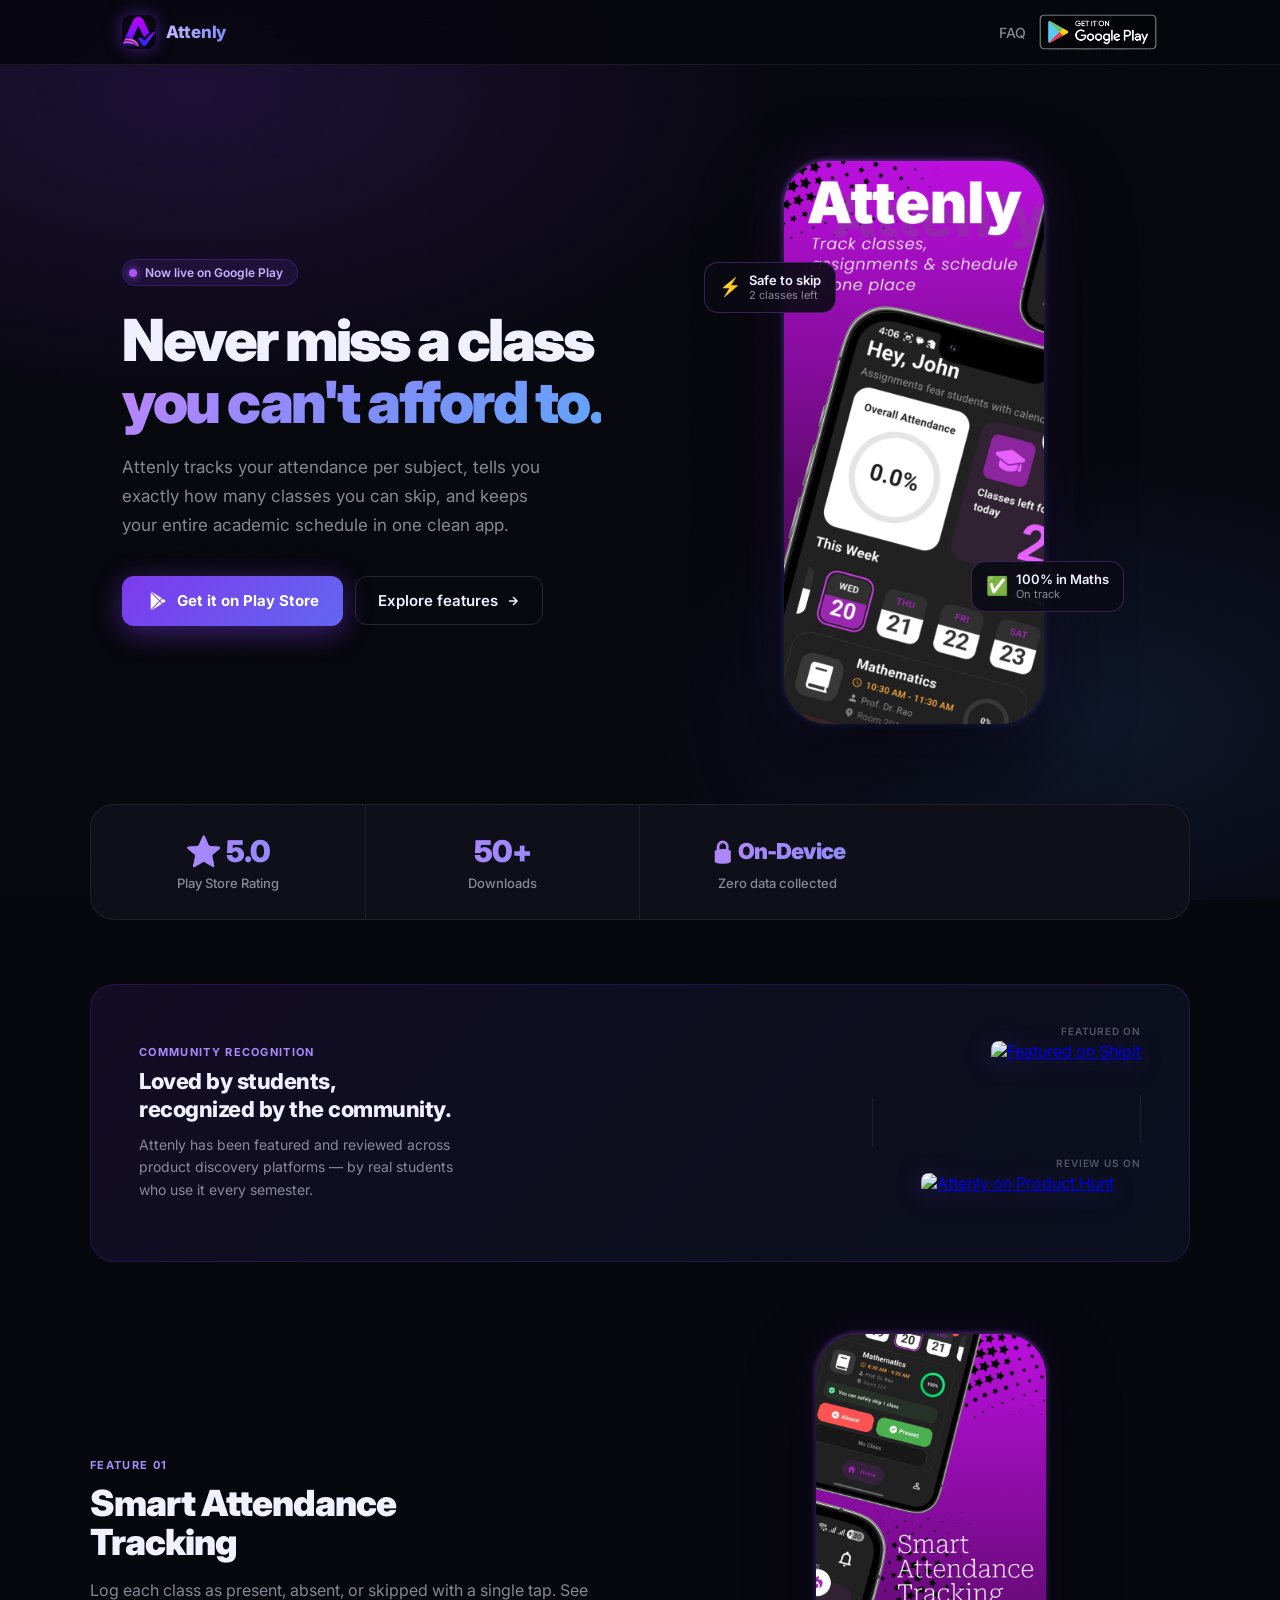
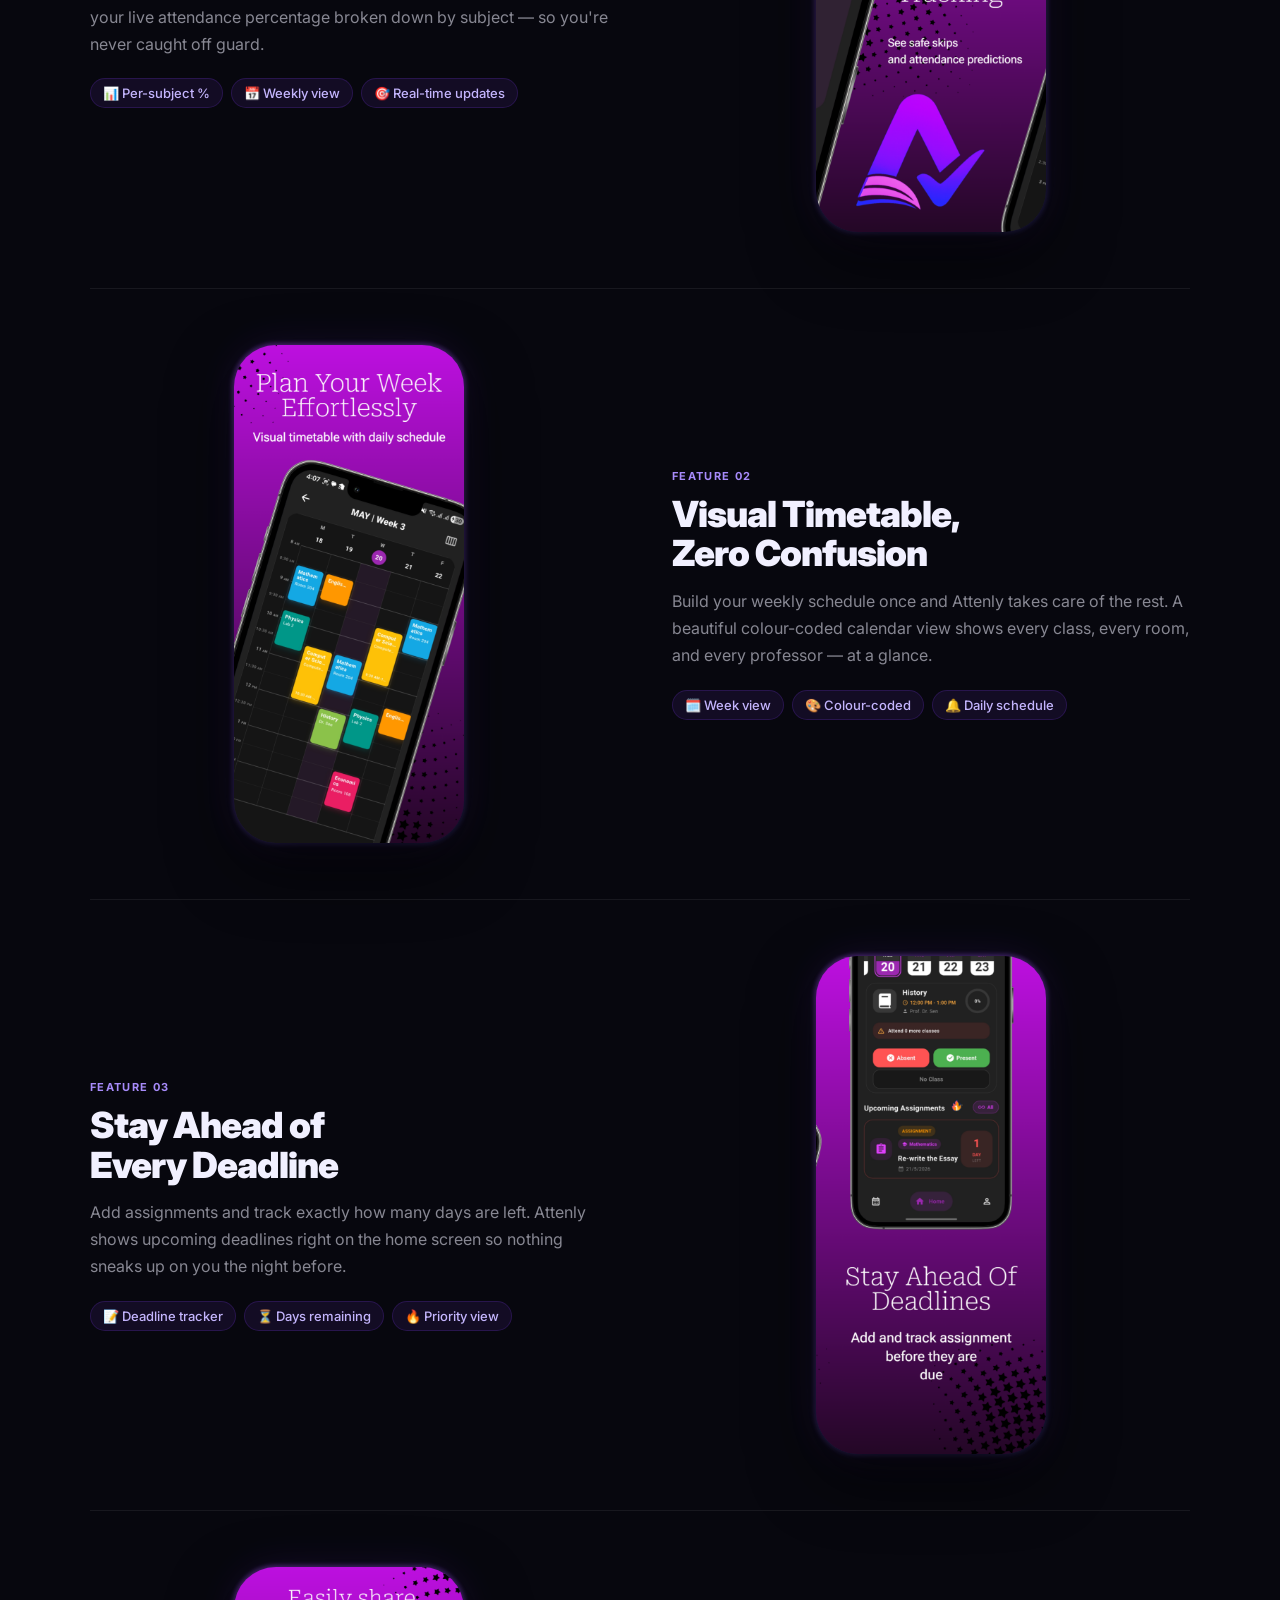
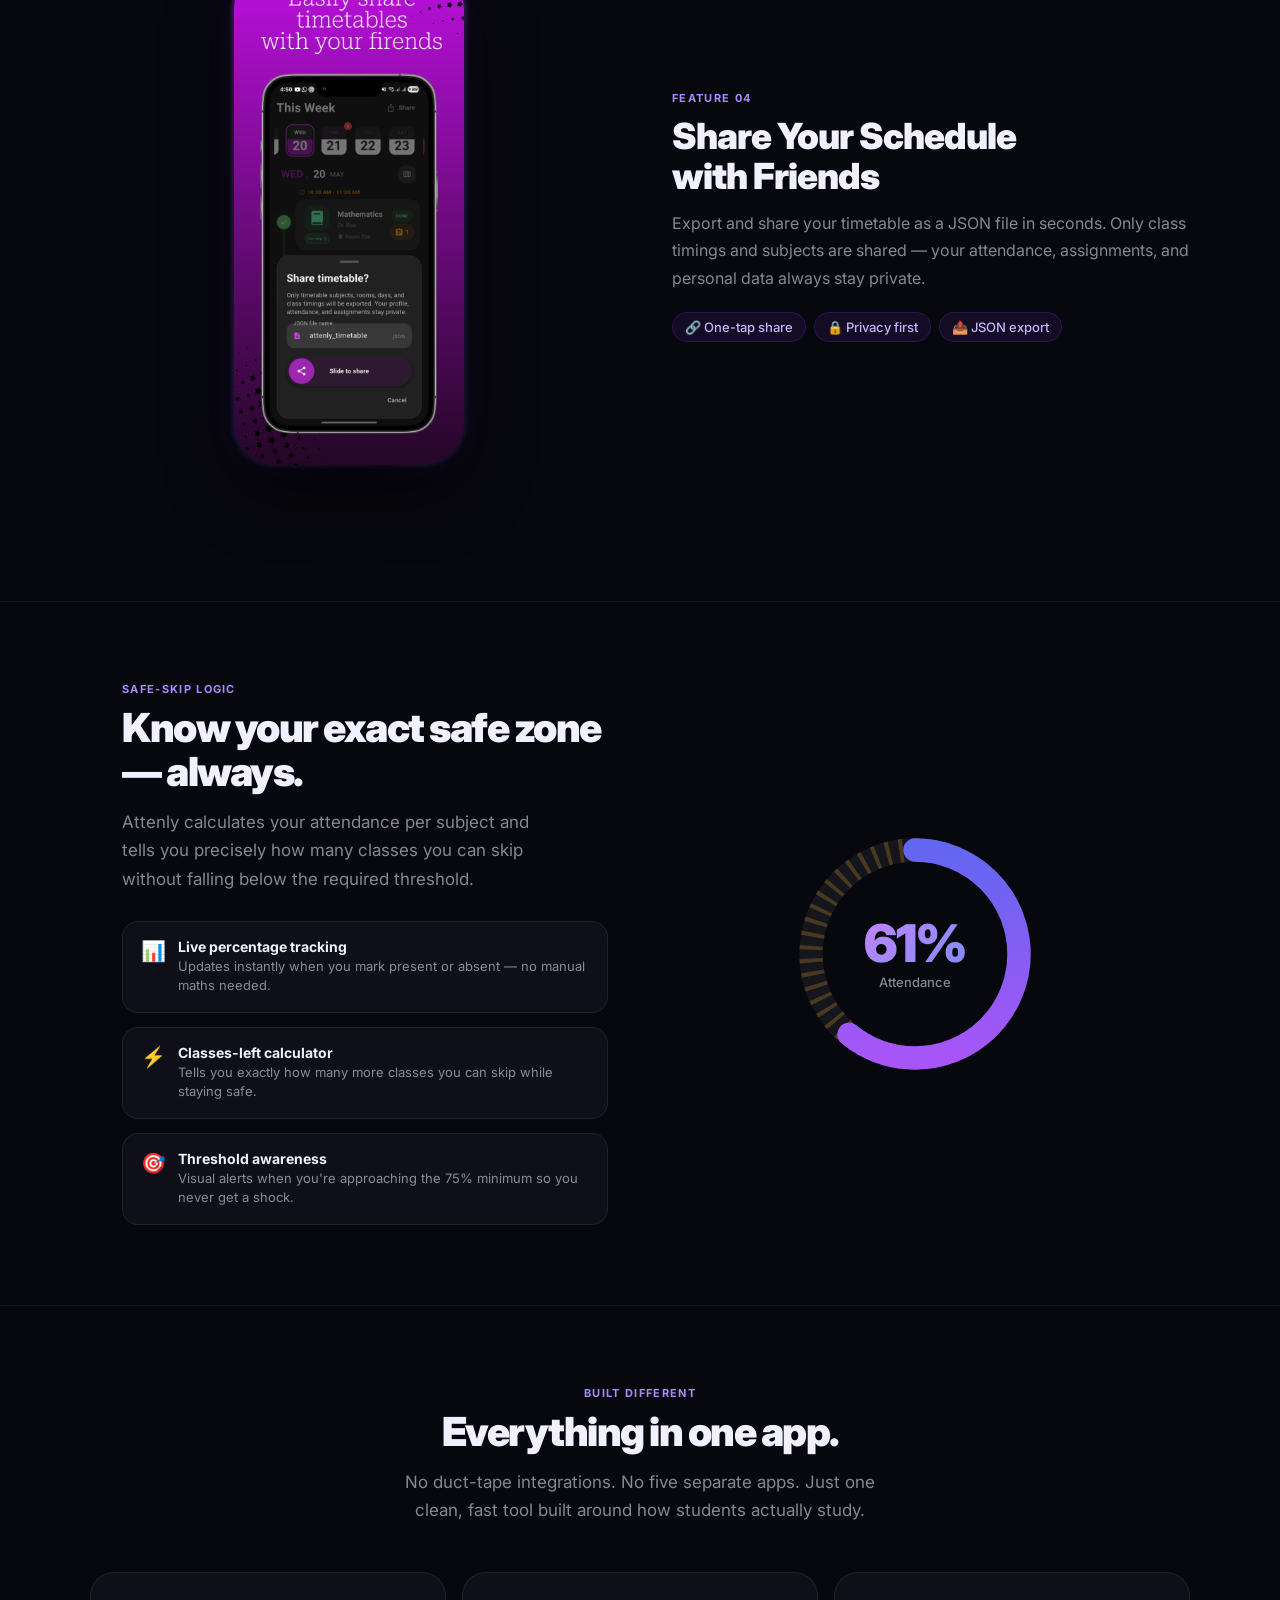
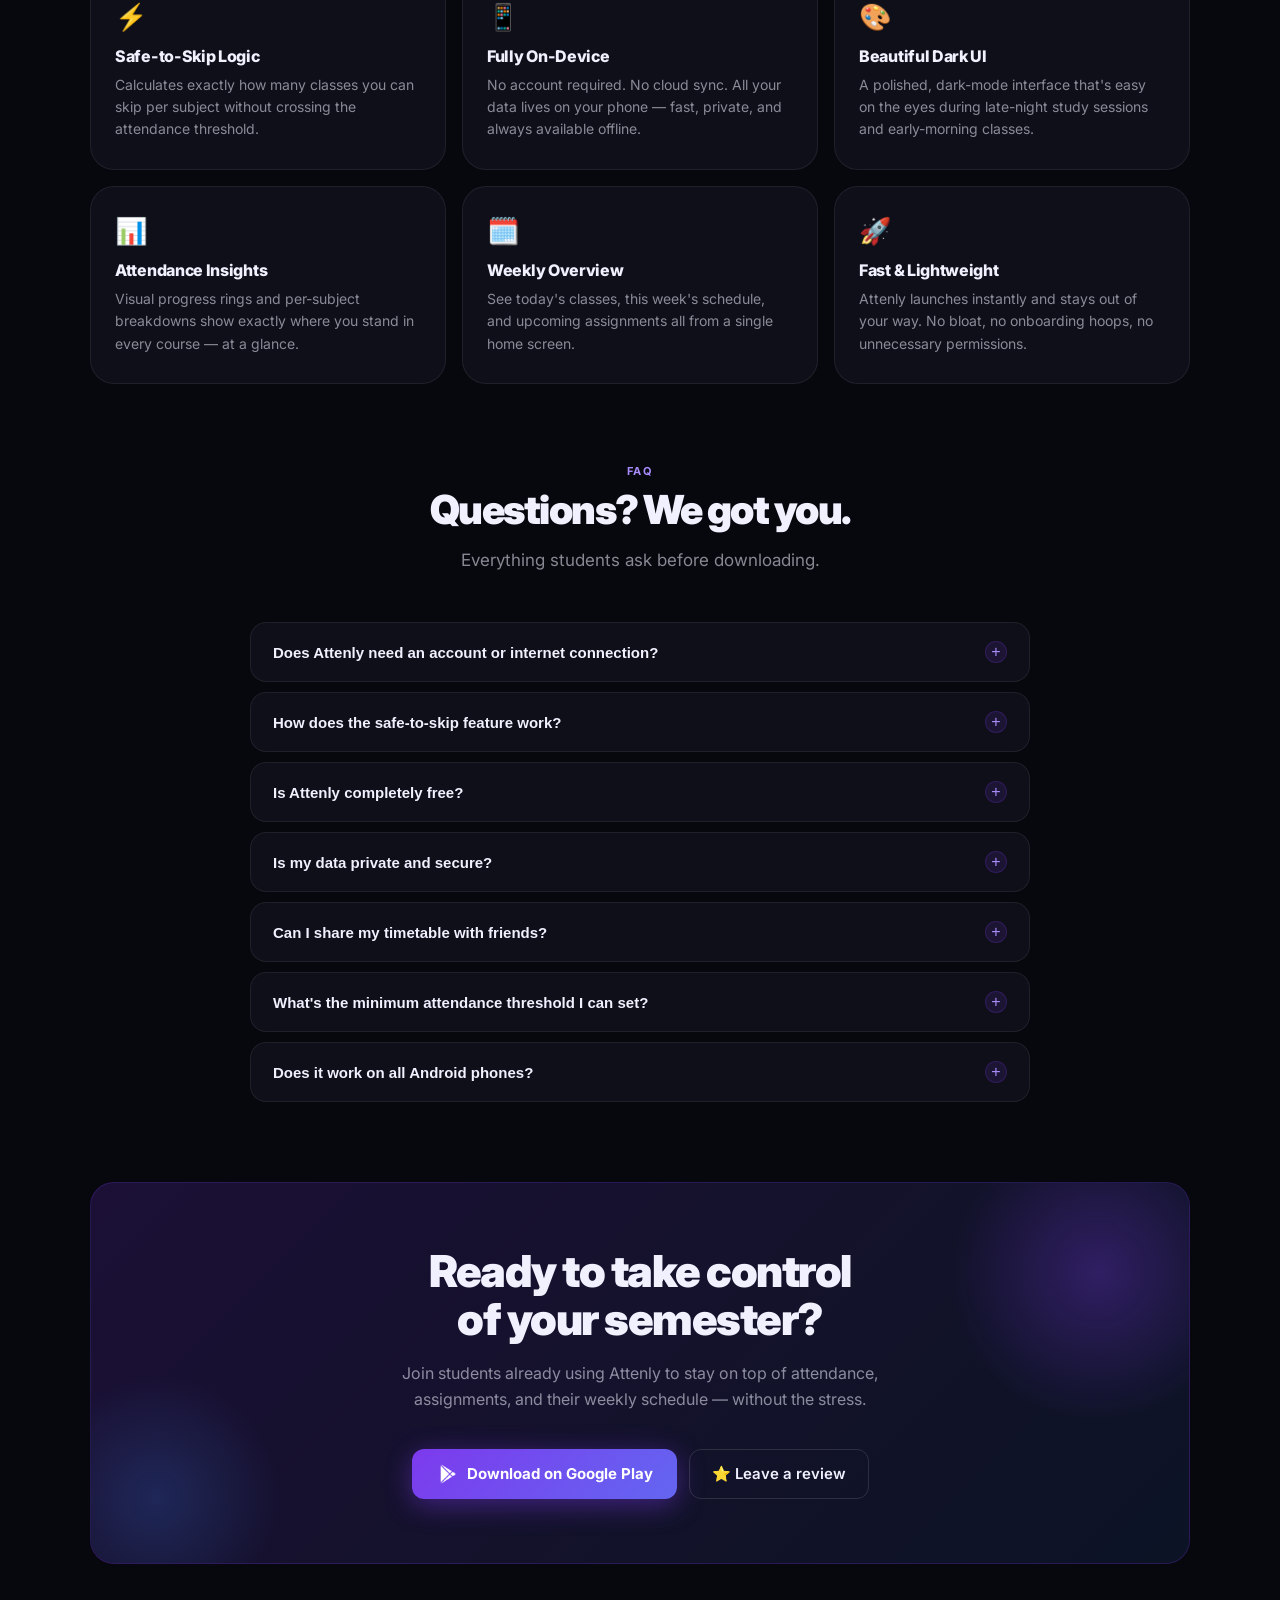
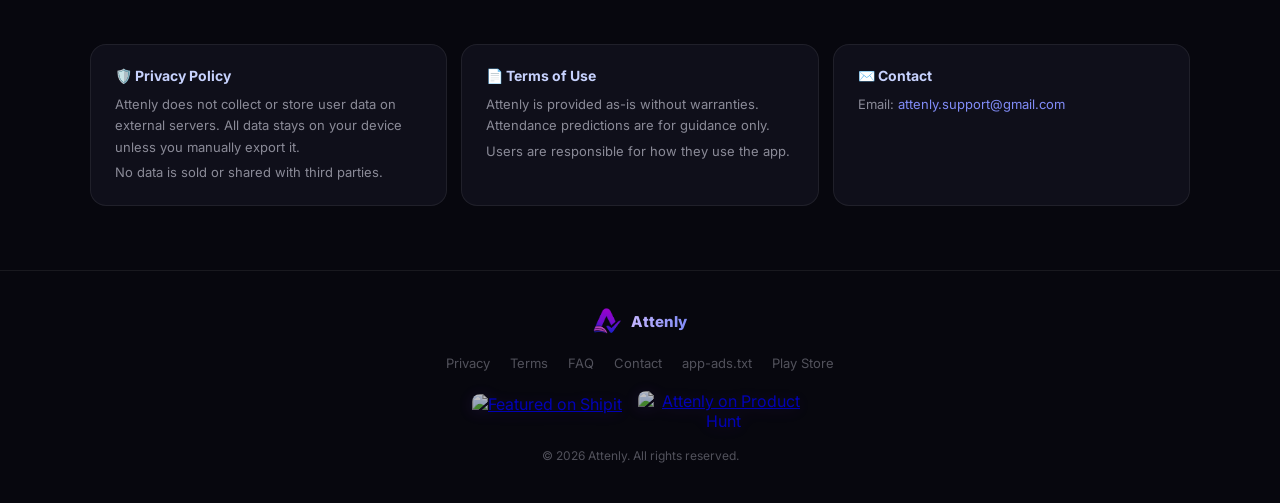
==== commit 19f20109: "design: replace header download button with play store badge image" ====
--- a/index.html
+++ b/index.html
@@ -119,6 +119,8 @@
       transition:opacity .2s,transform .2s,box-shadow .2s;
     }
     .nav-btn:hover { opacity:.88; transform:translateY(-1px); box-shadow:0 8px 28px rgba(124,58,237,.5); }
+    .nav-badge-link { display:inline-flex; align-items:center; transition:opacity .2s,transform .2s; }
+    .nav-badge-link:hover { opacity:.85; transform:translateY(-1px); }
     @media(max-width:500px){ nav { padding:0 20px; } .nav-link { display:none; } }
 
     /* ============================================================
@@ -570,9 +572,8 @@
     <div class="nav-right">
 
       <a href="#faq" class="nav-link">FAQ</a>
-      <a href="https://play.google.com/store/apps/details?id=com.paulbaruah.attenly&pcampaignid=web_share" class="nav-btn" target="_blank" rel="noopener noreferrer" id="nav-download">
-        <svg width="14" height="14" viewBox="0 0 24 24" fill="currentColor" aria-hidden="true"><path d="M5 20.5v-17c0-.83 1-.83 1.5-.5l15 8.5c.45.26.45.74 0 1L6.5 21C6 21.33 5 21.33 5 20.5z"/></svg>
-        Download
+      <a href="https://play.google.com/store/apps/details?id=com.paulbaruah.attenly&pcampaignid=web_share" class="nav-badge-link" target="_blank" rel="noopener noreferrer" id="nav-download">
+        <img src="play-store-badge.png?v=2" alt="Get it on Google Play" width="120" height="36" style="display:block; object-fit:contain;"/>
       </a>
     </div>
   </nav>
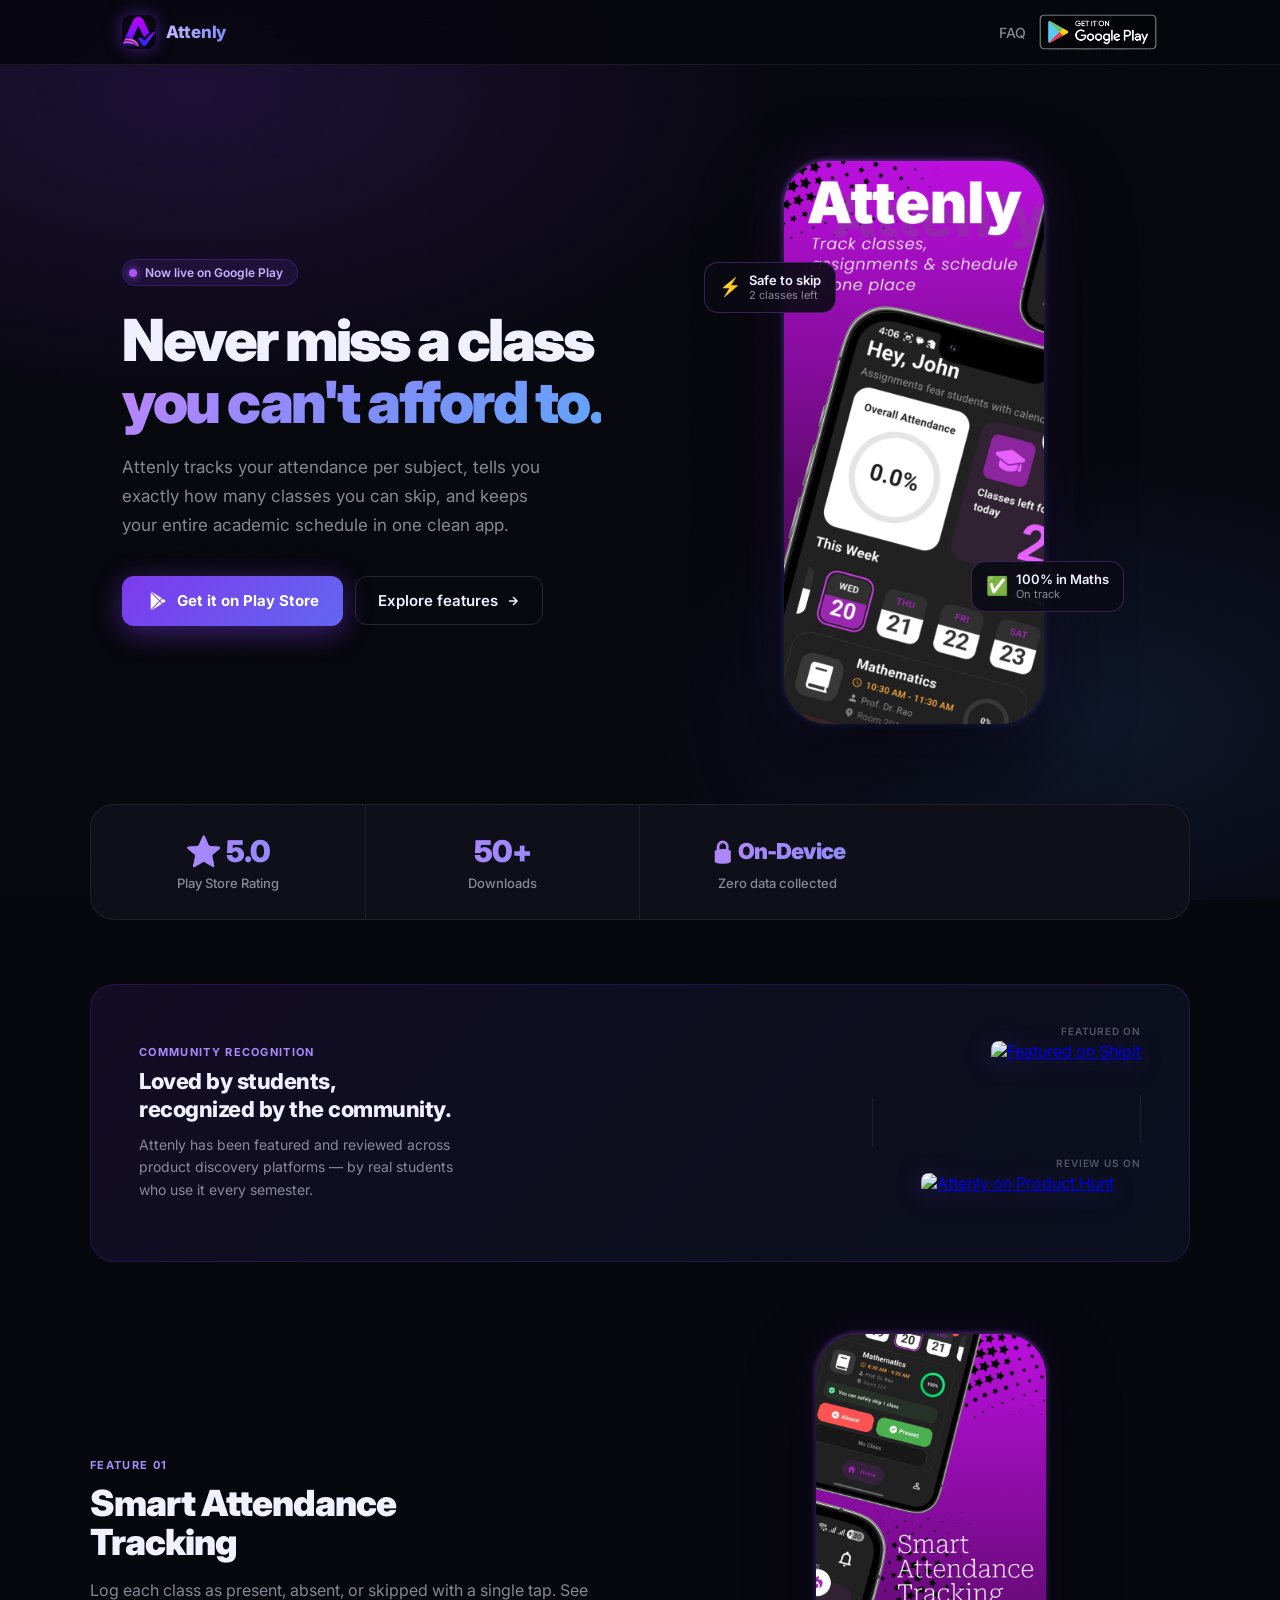
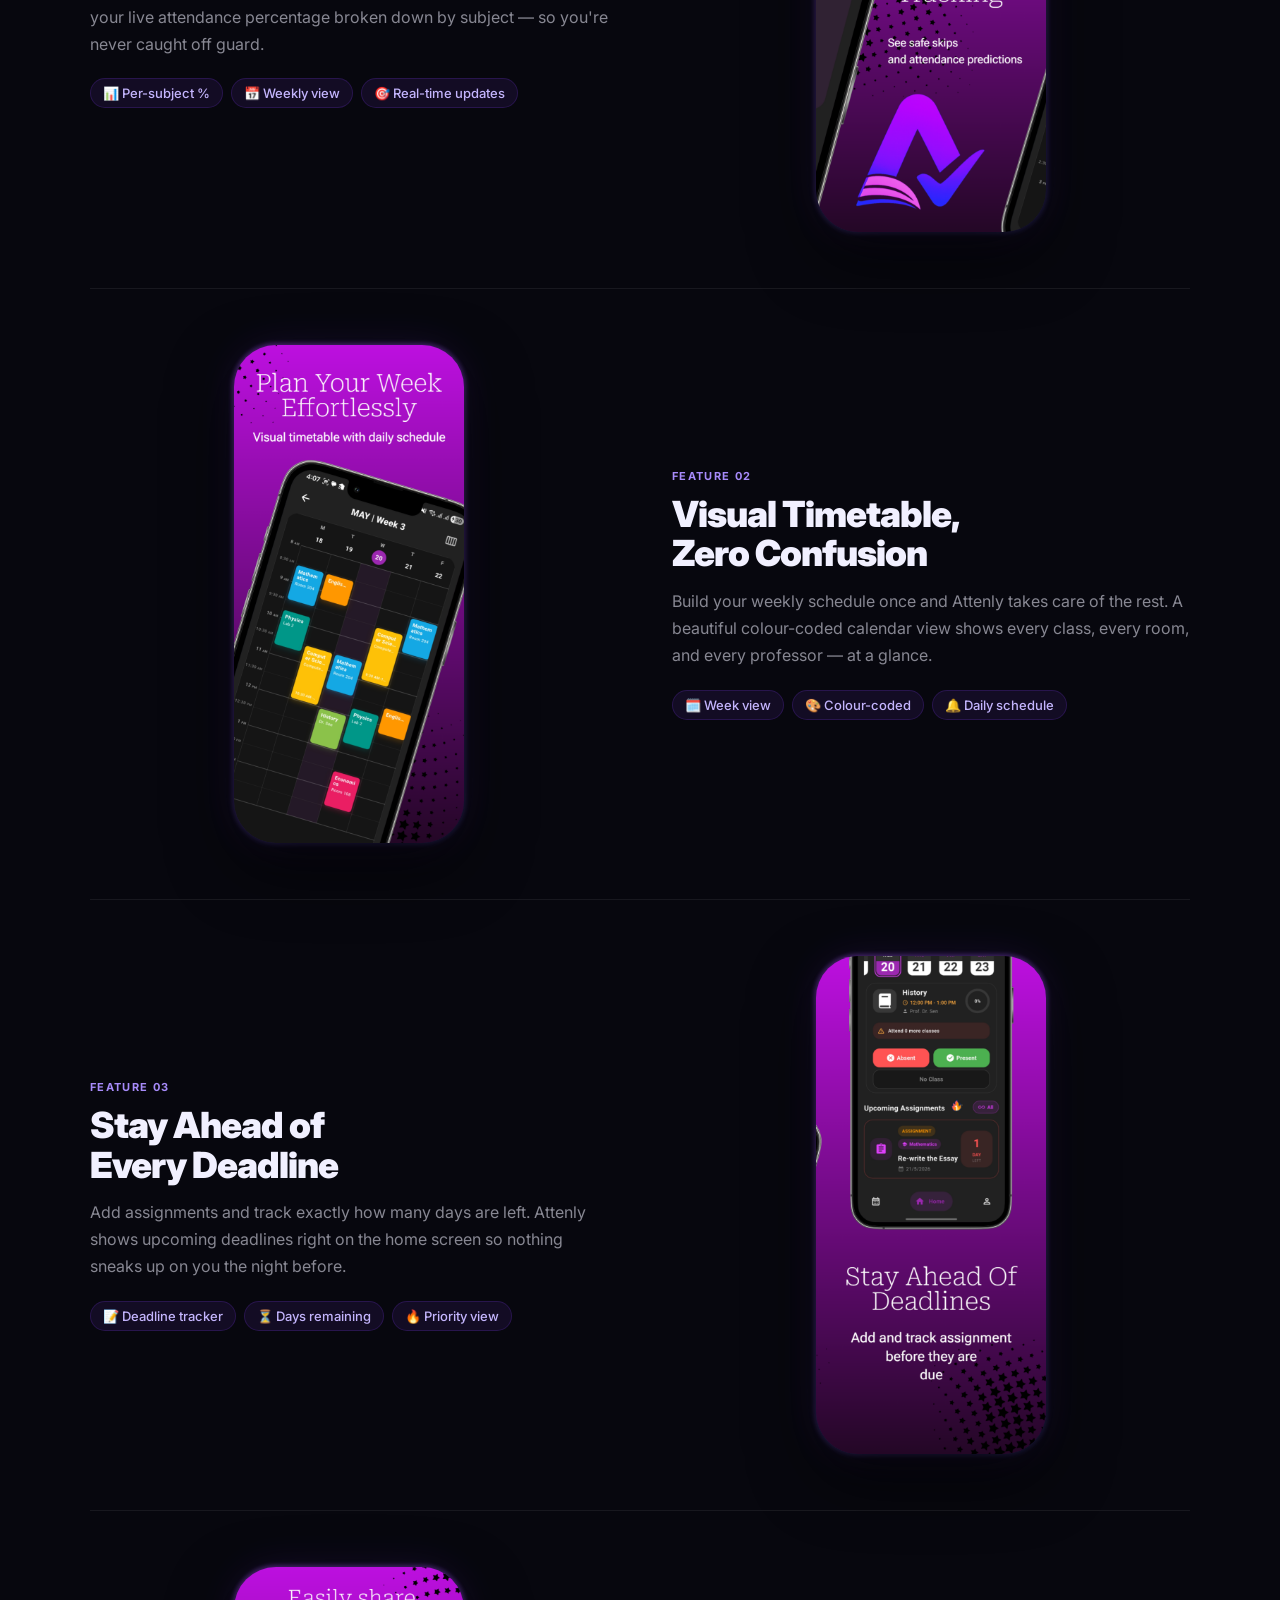
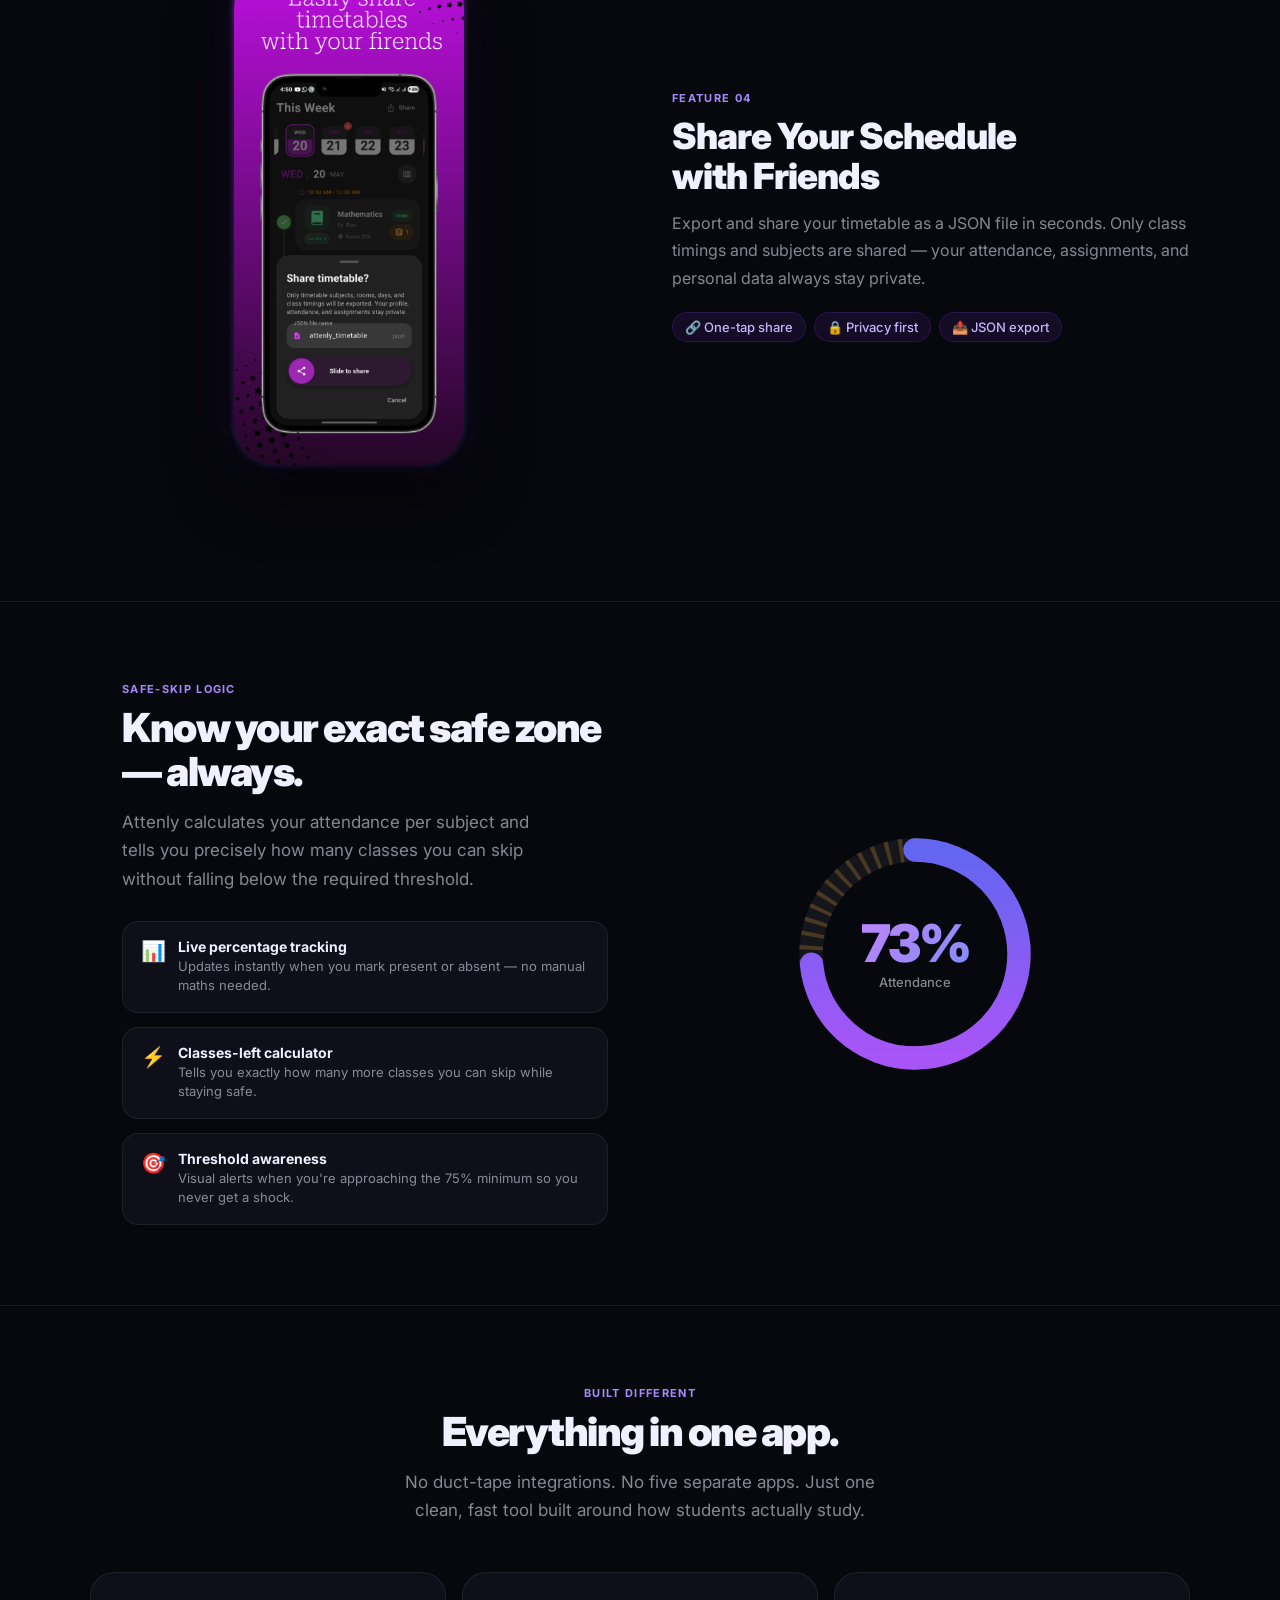
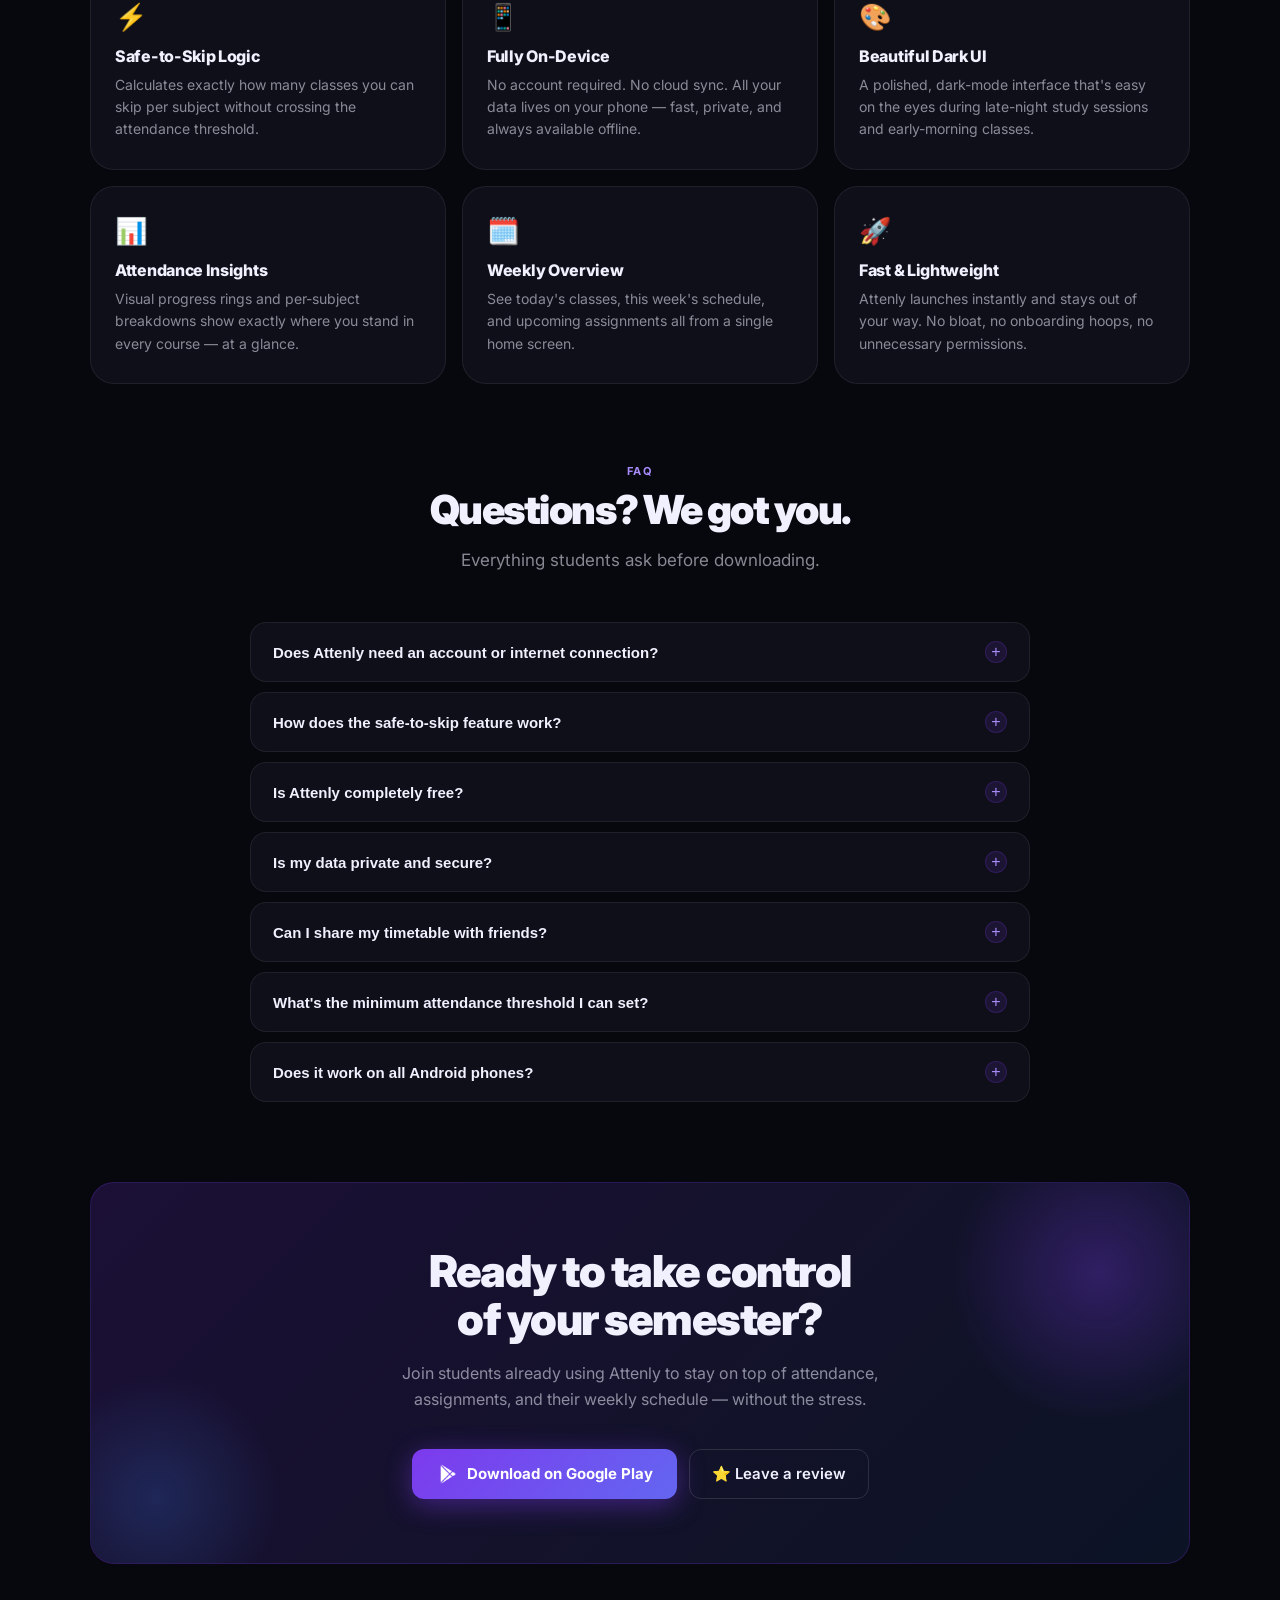
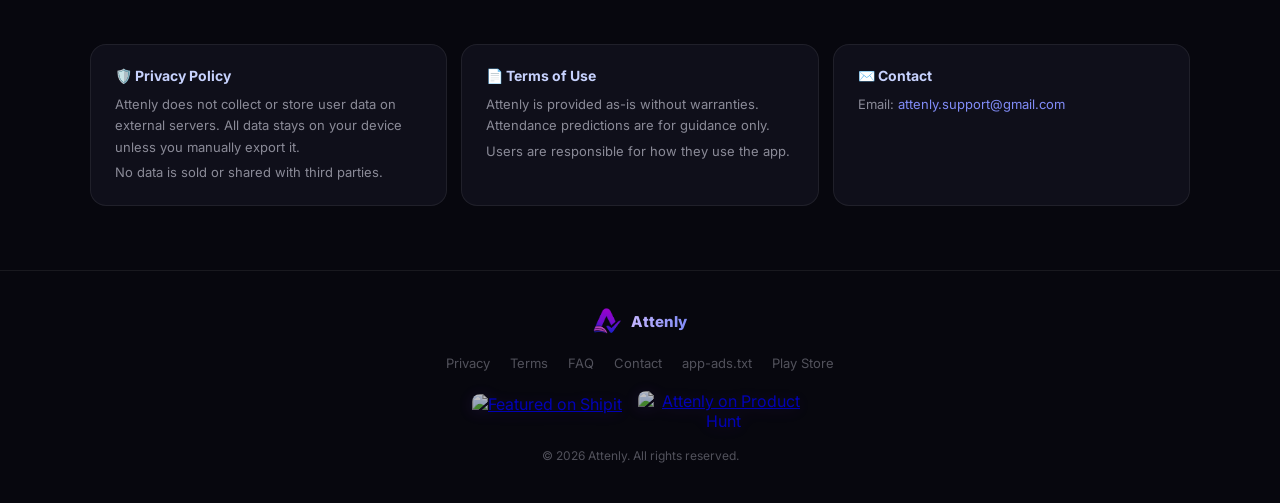
==== commit 3c7fe93d: "Update downloads stat from 50 to 100" ====
--- a/index.html
+++ b/index.html
@@ -631,7 +631,7 @@
       <div class="stat-label">Play Store Rating</div>
     </div>
     <div class="stat-item">
-      <div class="stat-val" id="stat-downloads">50+</div>
+      <div class="stat-val" id="stat-downloads">100+</div>
       <div class="stat-label">Downloads</div>
     </div>
     <div class="stat-item">
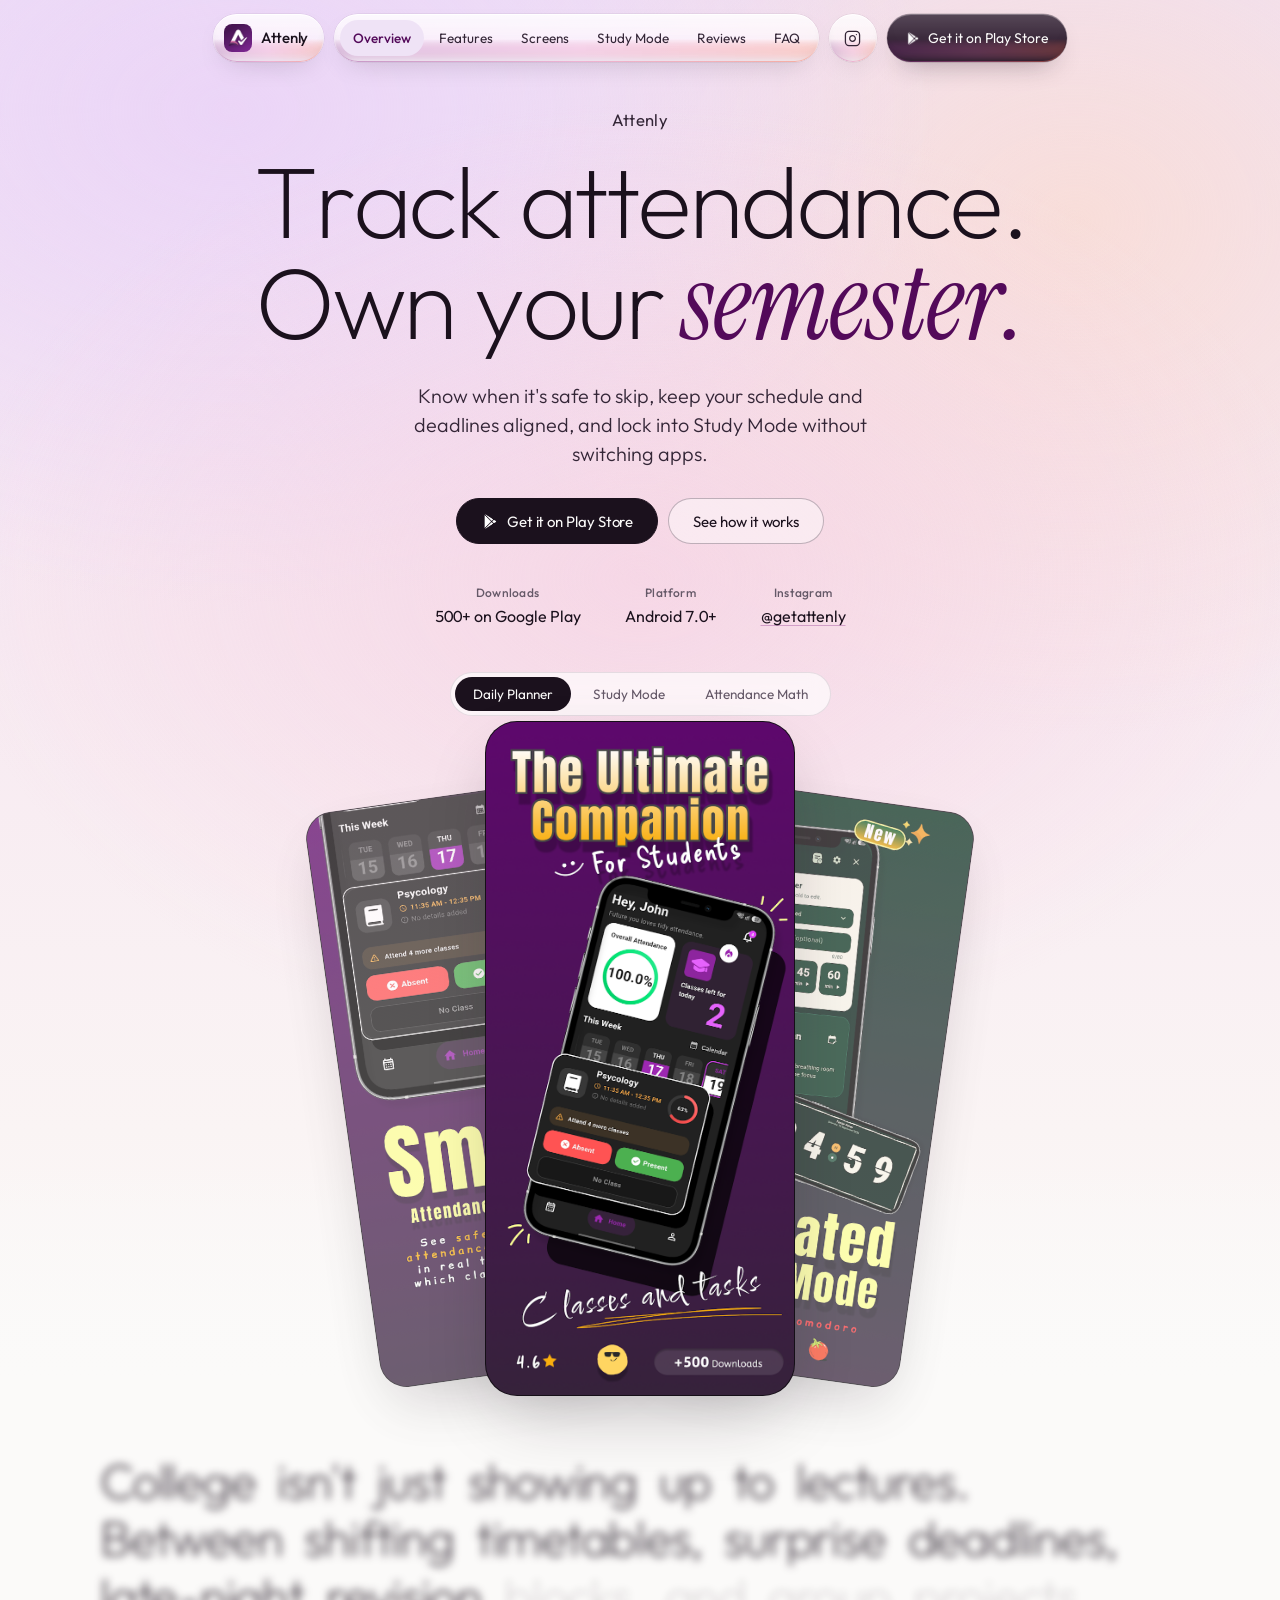
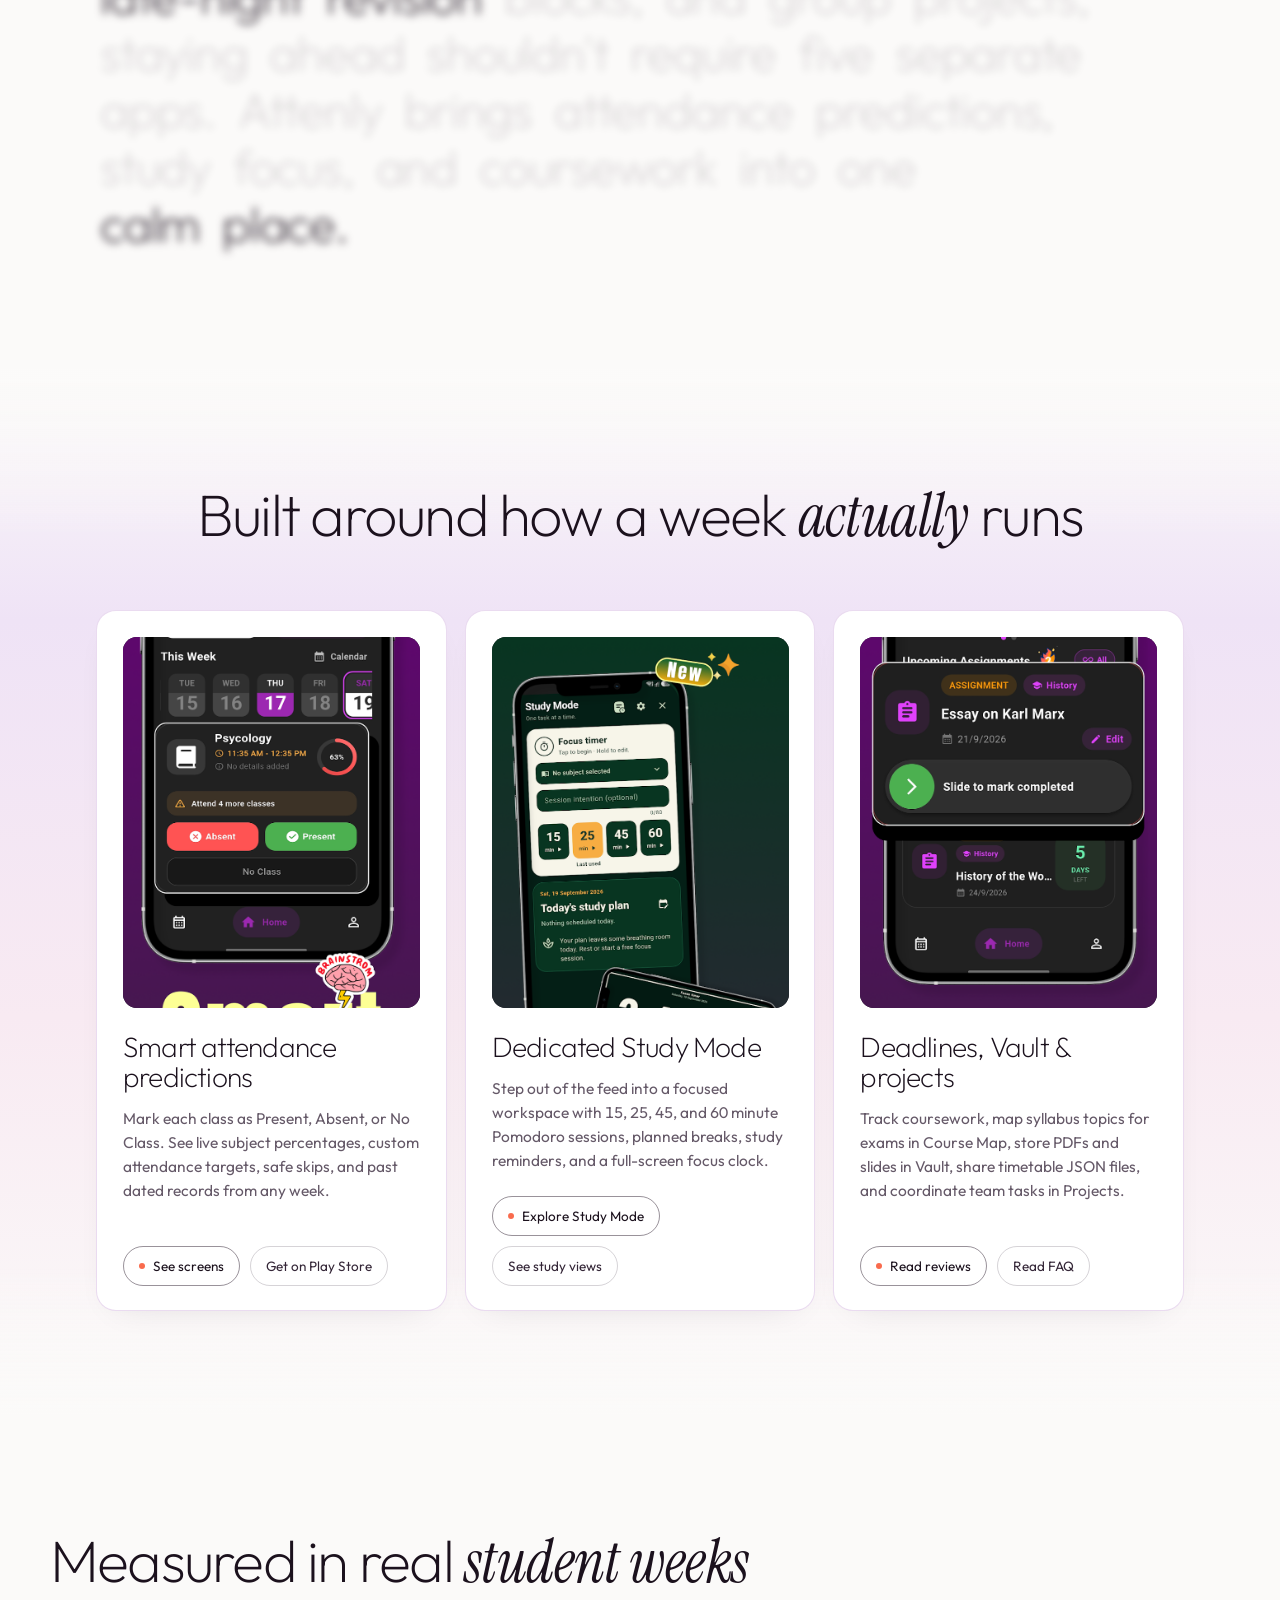
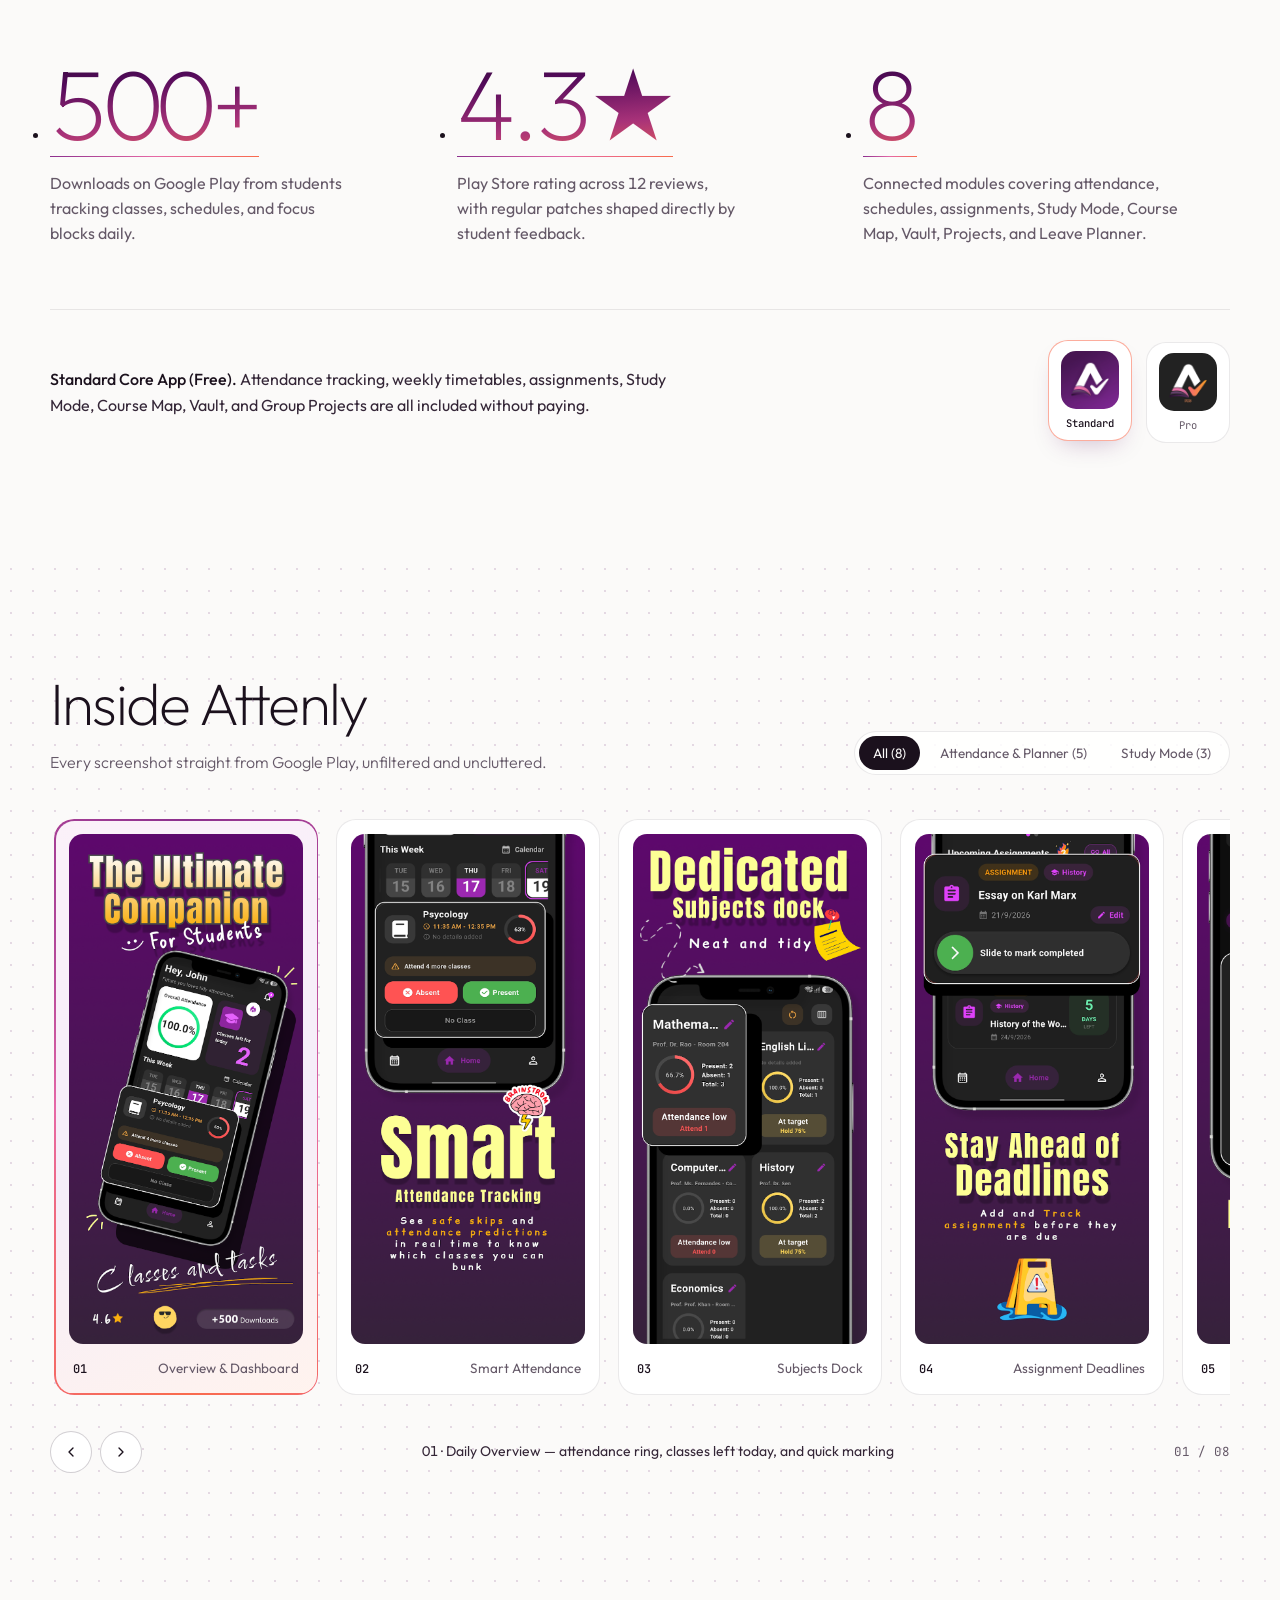
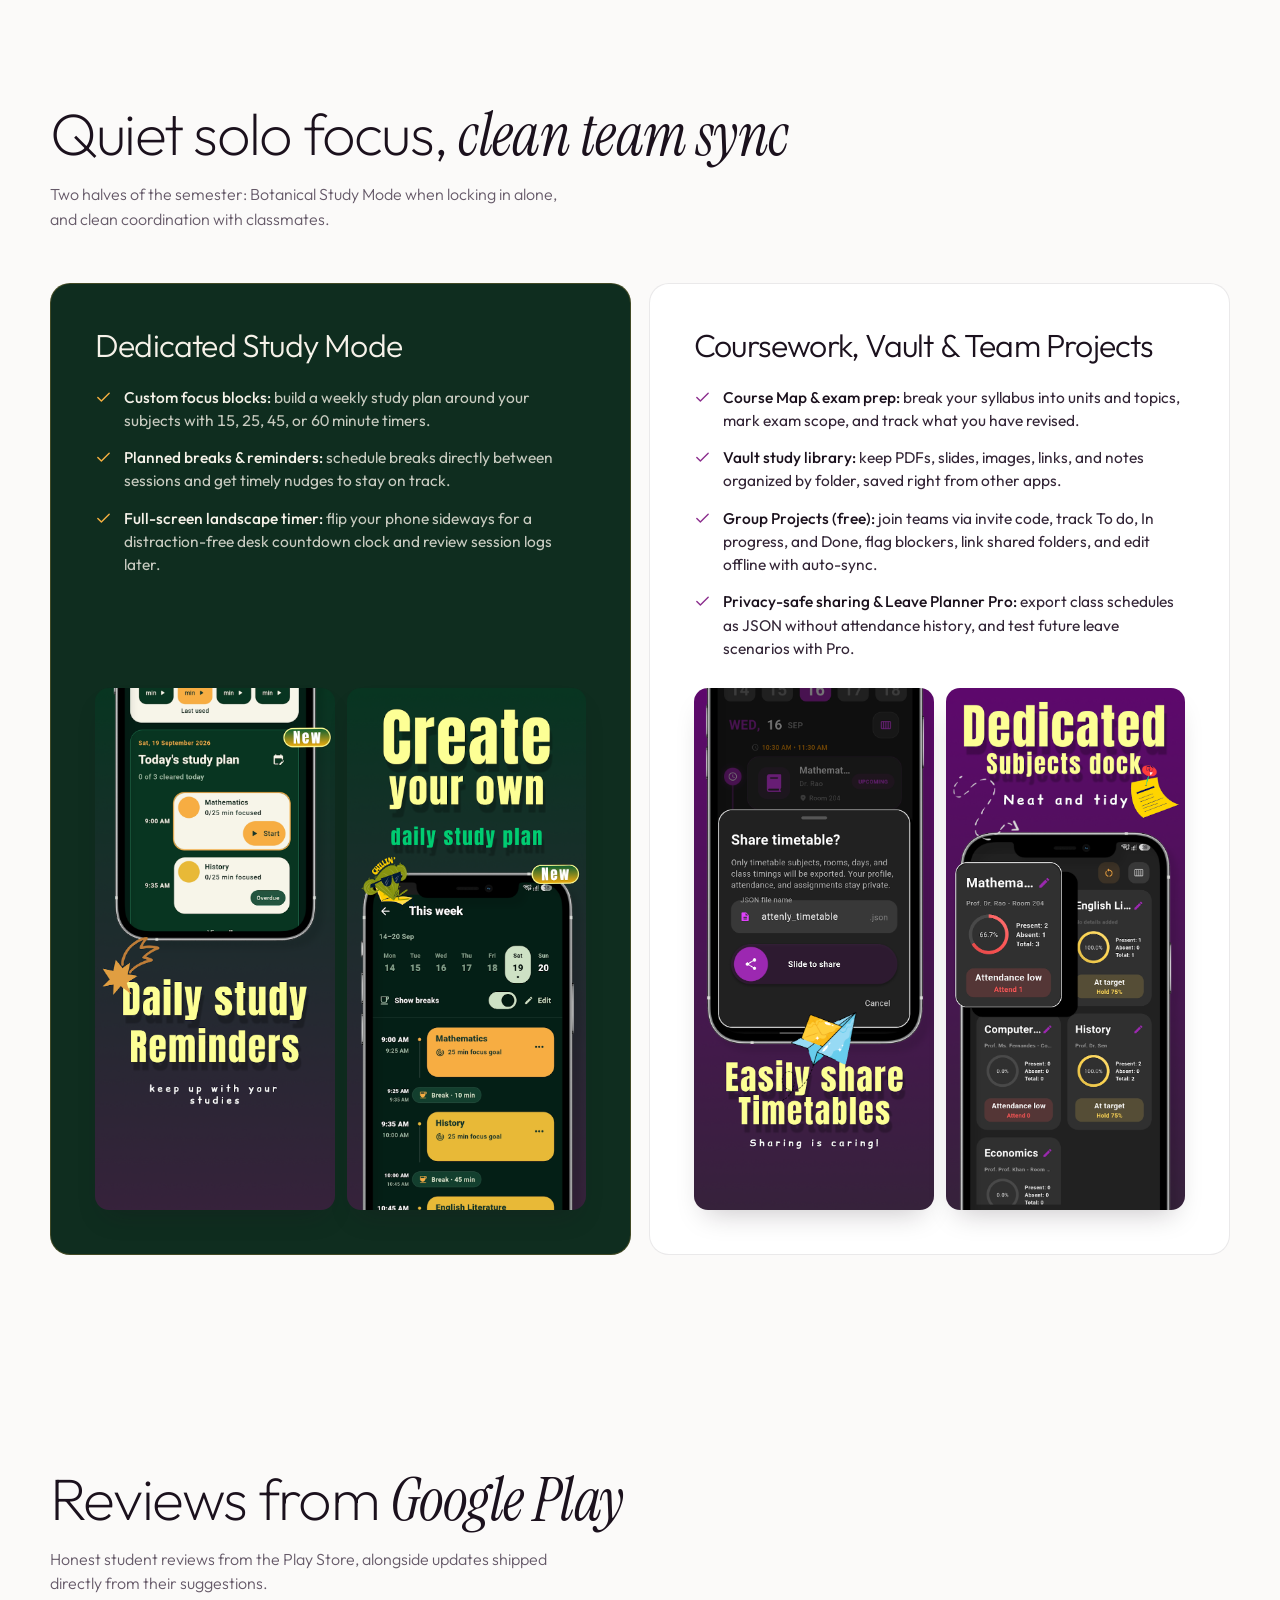
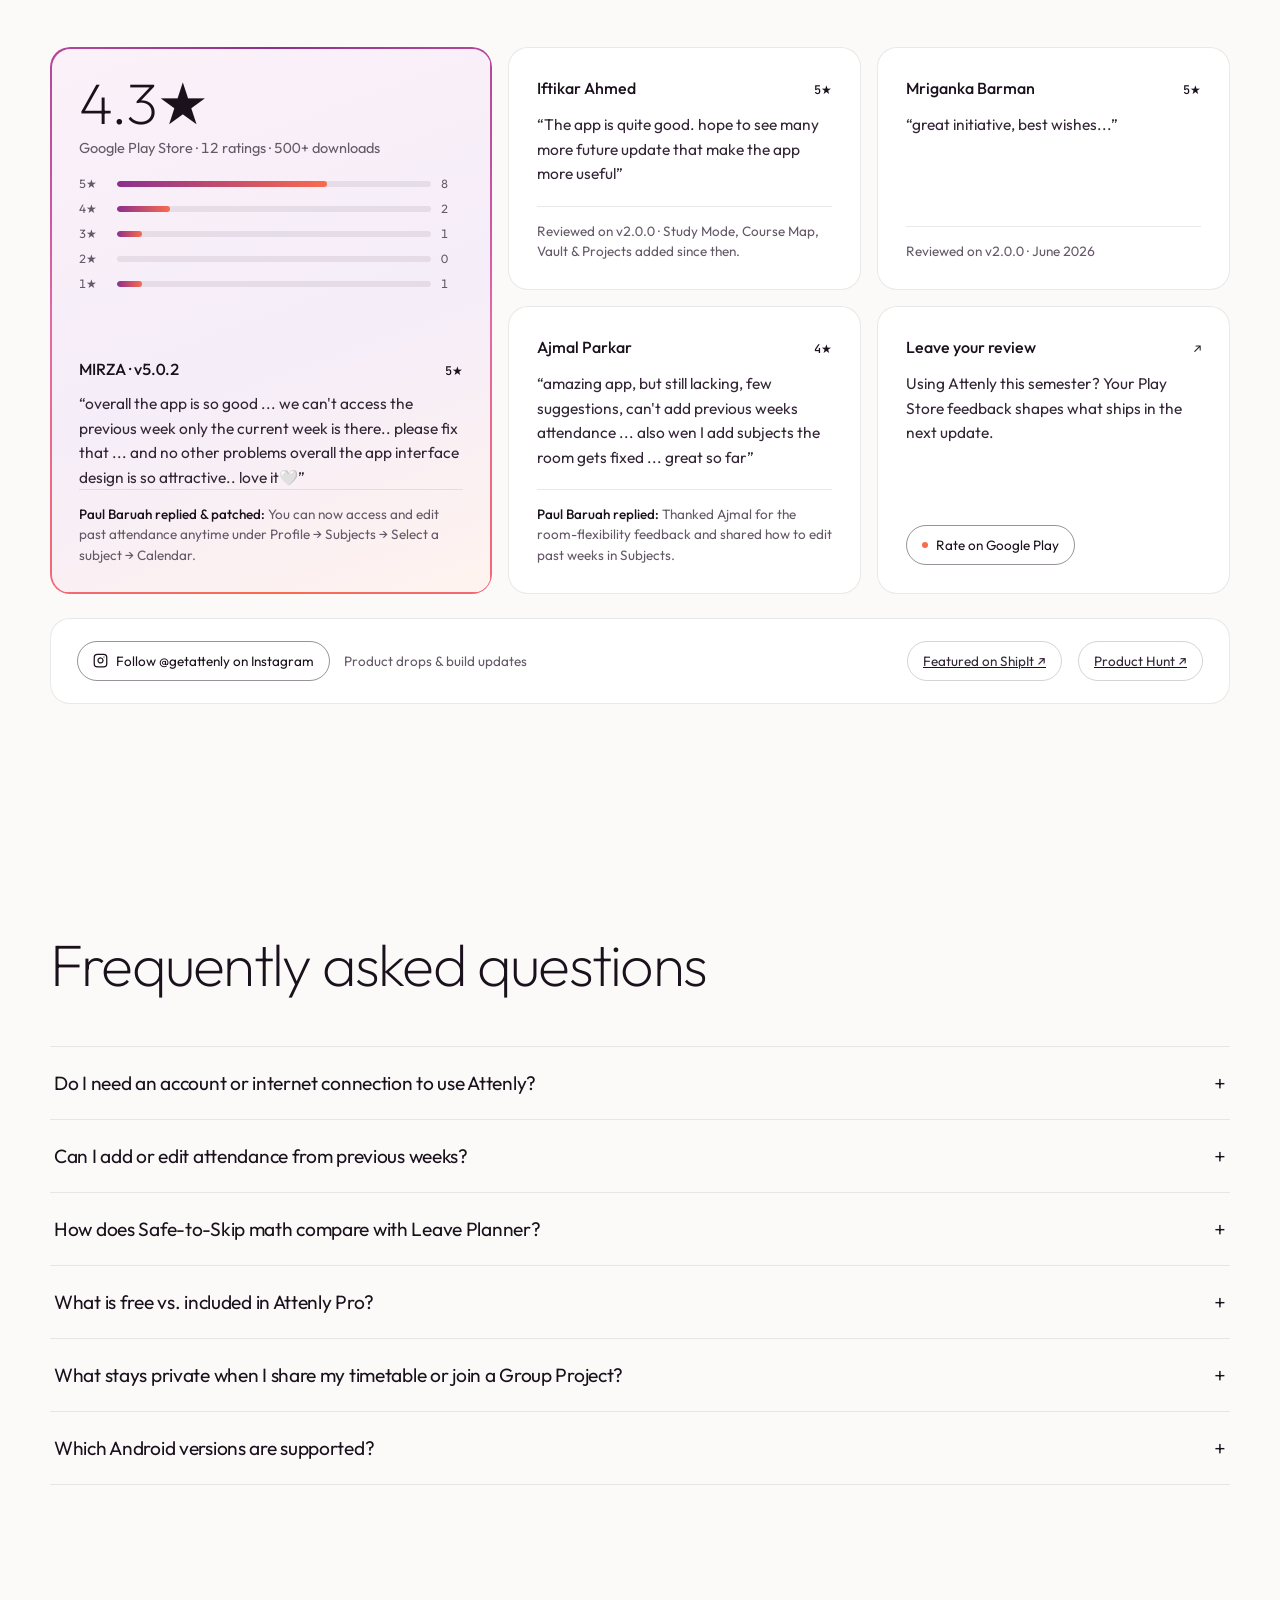
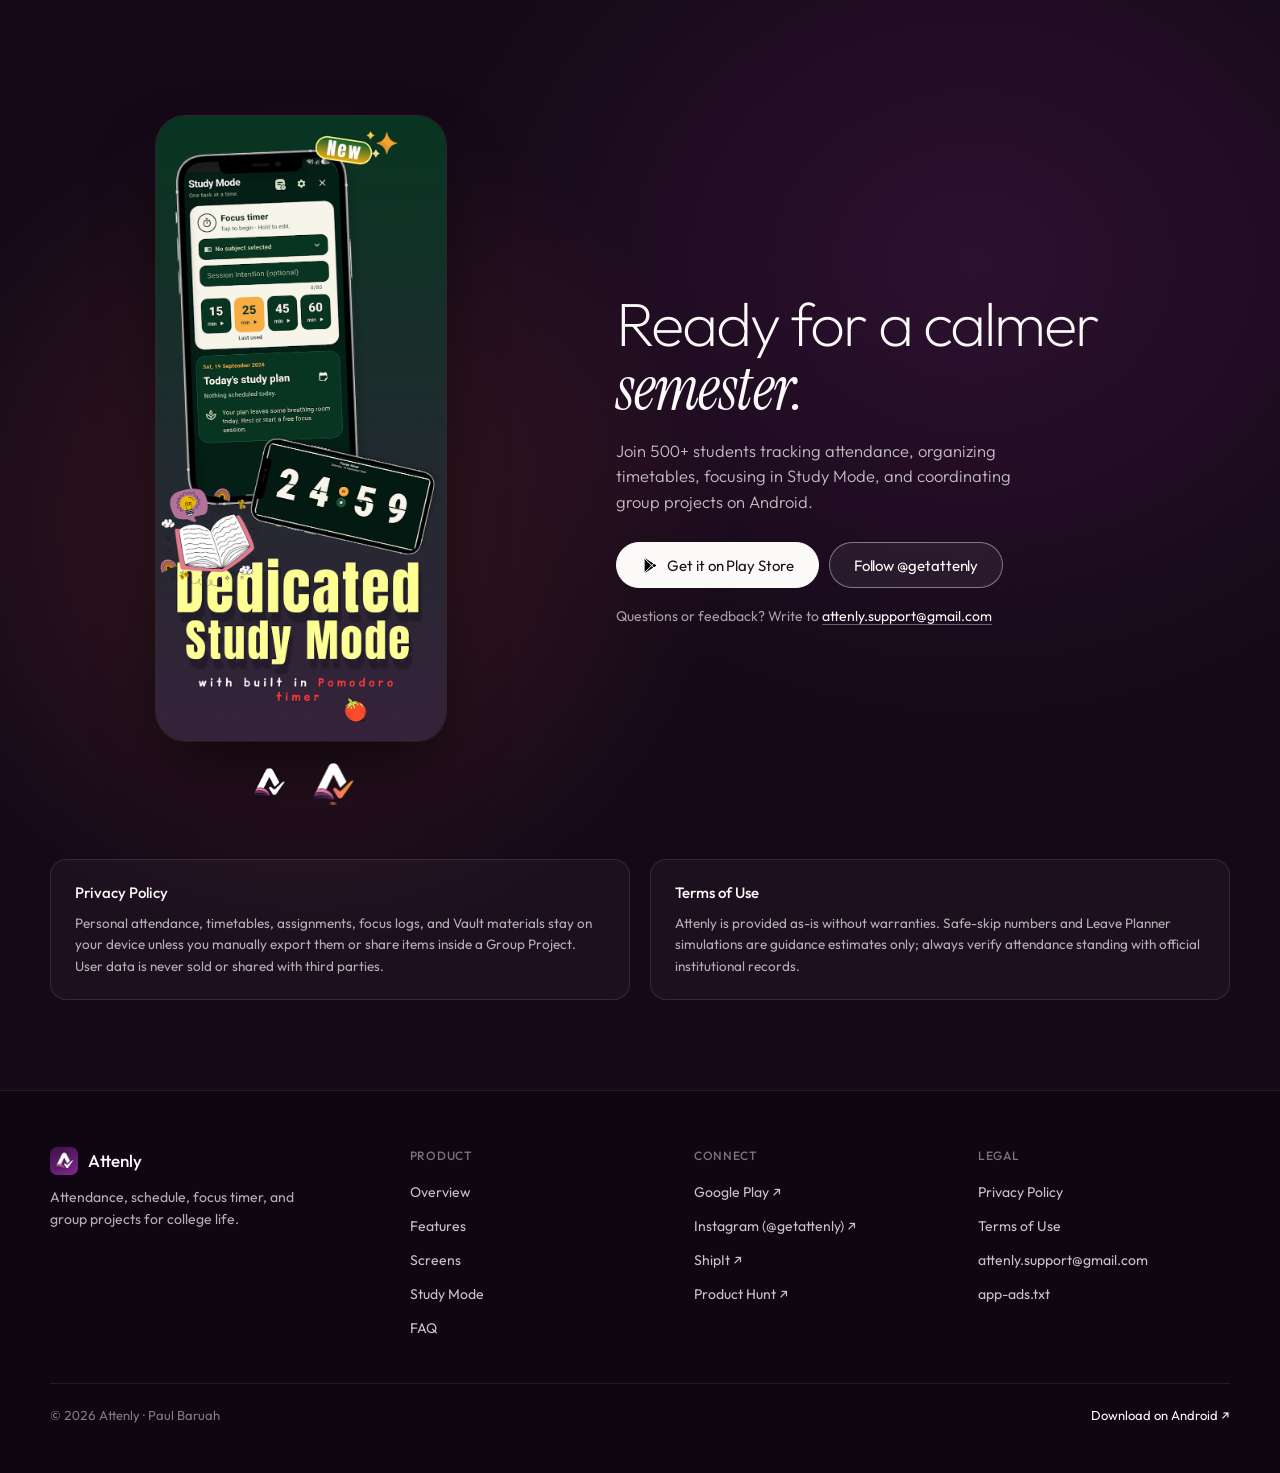
==== commit 02029863: "feat: full Attenly-native studio redesign with real v6 screenshots, new logos, Play Store reviews, S" ====
--- a/index.html
+++ b/index.html
@@ -3,926 +3,623 @@
 <head>
   <meta charset="UTF-8"/>
   <meta name="viewport" content="width=device-width, initial-scale=1.0"/>
-  <title>Attenly — Smart Attendance Tracker for College Students</title>
-  <meta name="description" content="Attenly helps college students track attendance, manage timetables, plan assignments, and know exactly when it's safe to skip — all on-device, no account needed."/>
-  <meta name="keywords" content="attendance tracker, college app, timetable, assignment tracker, safe to skip, student app, Android"/>
-  <meta property="og:title" content="Attenly — Smart Attendance Tracker for College Students"/>
-  <meta property="og:description" content="Track classes, plan your week, manage assignments. Know exactly when it's safe to skip."/>
-  <meta property="og:image" content="screenshots/image1.png"/>
+  <title>Attenly — Attendance, Schedules &amp; Study Focus for Students</title>
+  <meta name="description" content="Know when it's safe to skip, organize your timetable and assignments, focus inside Study Mode with a built-in Pomodoro timer, and move group projects forward on Android."/>
+  <meta name="keywords" content="Attenly, attendance tracker, college planner, safe to skip, study mode, pomodoro timer, timetable app, assignment tracker, student app, Android"/>
+  <meta property="og:title" content="Attenly — Attendance, Schedule &amp; Study Mode for Students"/>
+  <meta property="og:description" content="Track attendance per subject, see safe skips in real time, lock into Pomodoro Study Mode, and manage timetables, Course Map, Vault, and group projects."/>
+  <meta property="og:image" content="https://getattenly.in/screenshots/slide-1.webp"/>
+  <meta property="og:url" content="https://getattenly.in/"/>
   <meta property="og:type" content="website"/>
   <meta name="twitter:card" content="summary_large_image"/>
-  <meta name="twitter:title" content="Attenly — Smart Attendance Tracker"/>
-  <meta name="twitter:description" content="Track attendance, timetables & assignments. Know when it's safe to skip."/>
-  <link rel="canonical" href="https://frostyshade.github.io/attenly-website/"/>
-  <link rel="icon" type="image/png" href="logo.png"/>
+  <meta name="twitter:title" content="Attenly — Student Attendance &amp; Study Planner"/>
+  <meta name="twitter:description" content="Attendance predictions, weekly schedules, deadlines, Study Mode Pomodoro timer, and group projects on Android."/>
+  <link rel="canonical" href="https://getattenly.in/"/>
+  <link rel="icon" type="image/jpeg" href="app-icon.jpg"/>
   <link rel="sitemap" type="application/xml" href="/sitemap.xml"/>
 
   <link rel="preconnect" href="https://fonts.googleapis.com"/>
   <link rel="preconnect" href="https://fonts.gstatic.com" crossorigin/>
-  <link href="https://fonts.googleapis.com/css2?family=Inter:wght@300;400;500;600;700;800;900&display=swap" rel="stylesheet"/>
-
-  <style>
-    /* ============================================================
-       DESIGN TOKENS
-    ============================================================ */
-    :root {
-      --c-bg:       #07070e;
-      --c-surface:  #0f0f1a;
-      --c-surface2: #141426;
-      --c-border:   rgba(255,255,255,0.07);
-      --c-border2:  rgba(255,255,255,0.12);
-      --c-purple:   #7c3aed;
-      --c-violet:   #a855f7;
-      --c-blue:     #3b82f6;
-      --c-text:     #f1f0ff;
-      --c-muted:    rgba(241,240,255,0.55);
-      --c-subtle:   rgba(241,240,255,0.32);
-      --glow-p:     rgba(124,58,237,0.4);
-      --r-xl:       24px;
-      --r-lg:       16px;
-      --r-md:       12px;
-      --max-w:      1100px;
-    }
-
-    /* ============================================================
-       BASE
-    ============================================================ */
-    *, *::before, *::after { margin:0; padding:0; box-sizing:border-box; }
-    html { scroll-behavior:smooth; }
-    body {
-      font-family:'Inter',sans-serif;
-      background:var(--c-bg);
-      color:var(--c-text);
-      overflow-x:hidden;
-      -webkit-font-smoothing:antialiased;
-    }
-
-    /* ============================================================
-       BACKGROUND
-    ============================================================ */
-    .bg-layer {
-      position:fixed; inset:0; z-index:0; pointer-events:none;
-    }
-    .bg-layer::before {
-      content:''; position:absolute; inset:0;
-      background:
-        radial-gradient(ellipse 80vw 60vh at 15% 10%,rgba(124,58,237,.18) 0%,transparent 60%),
-        radial-gradient(ellipse 60vw 50vh at 85% 80%,rgba(59,130,246,.12) 0%,transparent 60%);
-    }
-    .bg-layer::after {
-      content:''; position:absolute; inset:0;
-      background-image:url("data:image/svg+xml,%3Csvg xmlns='http://www.w3.org/2000/svg' width='300' height='300'%3E%3Cfilter id='n'%3E%3CfeTurbulence type='fractalNoise' baseFrequency='0.75' numOctaves='4' stitchTiles='stitch'/%3E%3C/filter%3E%3Crect width='300' height='300' filter='url(%23n)' opacity='0.03'/%3E%3C/svg%3E");
-      opacity:.5;
-    }
-
-    /* ============================================================
-       LAYOUT
-    ============================================================ */
-    .wrap {
-      position:relative; z-index:1;
-      max-width:var(--max-w);
-      margin:0 auto;
-      padding:0 32px;
-    }
-    @media(max-width:640px){ .wrap { padding:0 20px; } }
-
-    /* ============================================================
-       NAV
-    ============================================================ */
-    header {
-      position:sticky; top:0; z-index:100;
-      border-bottom:1px solid var(--c-border);
-      background:rgba(7,7,14,.85);
-      backdrop-filter:blur(20px);
-      -webkit-backdrop-filter:blur(20px);
-    }
-    nav {
-      display:flex; align-items:center; justify-content:space-between;
-      height:64px; max-width:var(--max-w); margin:0 auto; padding:0 32px;
-    }
-    .nav-brand { display:flex; align-items:center; gap:10px; text-decoration:none; color:var(--c-text); }
-    .nav-brand img { width:34px; height:34px; border-radius:9px; box-shadow:0 0 16px rgba(124,58,237,.5); }
-    .nav-brand span {
-      font-size:17px; font-weight:800; letter-spacing:-.3px;
-      background:linear-gradient(90deg,#c4b5fd,#818cf8);
-      -webkit-background-clip:text; -webkit-text-fill-color:transparent;
-    }
-    .nav-right { display:flex; align-items:center; gap:12px; }
-    .nav-link { font-size:14px; font-weight:500; color:var(--c-muted); text-decoration:none; transition:color .2s; }
-    .nav-link:hover { color:var(--c-text); }
-    .nav-btn {
-      display:inline-flex; align-items:center; gap:7px;
-      padding:9px 18px;
-      background:linear-gradient(135deg,var(--c-purple),#6366f1);
-      color:#fff; text-decoration:none; font-size:14px; font-weight:700;
-      border-radius:var(--r-md); box-shadow:0 4px 20px rgba(124,58,237,.4);
-      transition:opacity .2s,transform .2s,box-shadow .2s;
-    }
-    .nav-btn:hover { opacity:.88; transform:translateY(-1px); box-shadow:0 8px 28px rgba(124,58,237,.5); }
-    .nav-badge-link { display:inline-flex; align-items:center; transition:opacity .2s,transform .2s; }
-    .nav-badge-link:hover { opacity:.85; transform:translateY(-1px); }
-    @media(max-width:500px){ nav { padding:0 20px; } .nav-link { display:none; } }
-
-    /* ============================================================
-       HERO
-    ============================================================ */
-    .hero {
-      display:grid; grid-template-columns:1fr 1fr;
-      align-items:center; gap:60px; padding:96px 0 80px;
-    }
-    .hero-eyebrow {
-      display:inline-flex; align-items:center; gap:8px;
-      padding:5px 14px 5px 6px;
-      background:rgba(124,58,237,.12); border:1px solid rgba(124,58,237,.28);
-      border-radius:999px; font-size:12px; font-weight:600; color:#c4b5fd;
-      margin-bottom:24px; animation:fadeUp .5s ease both;
-    }
-    .eyebrow-dot {
-      width:8px; height:8px; border-radius:50%;
-      background:#a855f7; box-shadow:0 0 8px #a855f7;
-      animation:blink 2.2s ease-in-out infinite;
-    }
-    @keyframes blink { 0%,100%{opacity:1} 50%{opacity:.3} }
-    .hero h1 {
-      font-size:clamp(36px,5vw,58px); font-weight:900;
-      letter-spacing:-2.5px; line-height:1.06; margin-bottom:20px;
-      animation:fadeUp .5s .07s ease both;
-    }
-    .hero h1 em {
-      font-style:normal;
-      background:linear-gradient(135deg,#c084fc,#818cf8 50%,#60a5fa);
-      -webkit-background-clip:text; -webkit-text-fill-color:transparent;
-    }
-    .hero-sub {
-      font-size:17px; line-height:1.7; color:var(--c-muted);
-      max-width:440px; margin-bottom:36px;
-      animation:fadeUp .5s .12s ease both;
-    }
-    .hero-cta { display:flex; align-items:center; gap:12px; flex-wrap:wrap; animation:fadeUp .5s .18s ease both; }
-
-    /* Buttons */
-    .btn-main {
-      display:inline-flex; align-items:center; gap:9px;
-      padding:14px 24px;
-      background:linear-gradient(135deg,var(--c-purple),#6366f1);
-      color:#fff; text-decoration:none; font-size:15px; font-weight:700;
-      border-radius:var(--r-md); box-shadow:0 6px 28px rgba(124,58,237,.45);
-      transition:transform .2s,box-shadow .2s,opacity .2s;
-    }
-    .btn-main:hover { transform:translateY(-2px); box-shadow:0 12px 36px rgba(124,58,237,.55); opacity:.92; }
-    .btn-ghost {
-      display:inline-flex; align-items:center; gap:8px;
-      padding:14px 22px; background:transparent;
-      border:1px solid var(--c-border2); color:var(--c-text);
-      text-decoration:none; font-size:15px; font-weight:600;
-      border-radius:var(--r-md); transition:background .2s,transform .2s;
-    }
-    .btn-ghost:hover { background:rgba(255,255,255,.06); transform:translateY(-2px); }
-
-    /* Hero phone showcase */
-    .hero-visual { display:flex; justify-content:center; align-items:center; animation:fadeUp .6s .2s ease both; }
-    .phone-showcase {
-      position:relative; width:420px;
-      display:flex; justify-content:center; align-items:center; flex-shrink:0;
-    }
-    .phone-frame { position:relative; width:260px; flex-shrink:0; z-index:1; }
-    .phone-frame::before {
-      content:''; position:absolute; inset:-2px; border-radius:46px;
-      background:linear-gradient(160deg,rgba(168,85,247,.5),rgba(99,102,241,.3),rgba(59,130,246,.2));
-      z-index:-1; filter:blur(2px);
-    }
-    .phone-frame img { width:100%; border-radius:44px; box-shadow:0 32px 80px rgba(0,0,0,.7),0 0 60px rgba(124,58,237,.2); display:block; }
-
-    /* Floating stat badges — positioned relative to showcase */
-    .hero-float-badge {
-      position:absolute;
-      display:flex; align-items:center; gap:8px;
-      background:rgba(10,10,20,.9); border:1px solid rgba(168,85,247,.3);
-      border-radius:14px; padding:10px 14px;
-      backdrop-filter:blur(16px); -webkit-backdrop-filter:blur(16px);
-      font-size:13px; font-weight:600; color:var(--c-text);
-      white-space:nowrap; z-index:2; will-change:transform;
-    }
-    .hfb-1 { top:18%; left:0; animation:floatA 4s ease-in-out infinite; }
-    .hfb-2 { bottom:20%; right:0; animation:floatB 4s 1.5s ease-in-out infinite; }
-    @keyframes floatA { 0%,100%{transform:translateY(0)} 50%{transform:translateY(-8px)} }
-    @keyframes floatB { 0%,100%{transform:translateY(0)} 50%{transform:translateY(7px)} }
-    .hfb-icon { font-size:18px; line-height:1; }
-    .hfb-title { font-size:13px; font-weight:600; line-height:1.2; }
-    .hfb-label { font-size:11px; font-weight:400; color:var(--c-muted); line-height:1.2; }
-
-    /* Hero responsive */
-    @media(max-width:860px){
-      .hero { grid-template-columns:1fr; text-align:center; gap:48px; padding:64px 0 56px; }
-      .hero-sub { max-width:100%; margin:0 auto 32px; }
-      .hero-cta { justify-content:center; }
-      .hero-visual { order:-1; }
-      .phone-showcase { width:340px; }
-      .phone-frame { width:200px; }
-      .hero-float-badge { padding:8px 12px; font-size:12px; }
-      .hfb-icon { font-size:16px; }
-      .hfb-title { font-size:12px; }
-      .hfb-label { font-size:10px; }
-    }
-    @media(max-width:480px){
-      .hero { padding:52px 0 44px; gap:36px; }
-      .hero h1 { letter-spacing:-1.5px; }
-      .phone-showcase { width:300px; }
-      .phone-frame { width:175px; }
-      .hero-float-badge { padding:7px 10px; gap:6px; border-radius:11px; }
-      .hfb-icon { font-size:15px; } .hfb-title { font-size:11px; } .hfb-label { font-size:10px; }
-    }
-    @media(max-width:360px){ .phone-showcase { width:270px; } .phone-frame { width:158px; } }
-
-    /* ============================================================
-       LIVE STATS STRIP
-    ============================================================ */
-    .stats-section { padding:0 0 64px; }
-    .stats-grid {
-      display:grid; grid-template-columns:repeat(4,1fr);
-      border:1px solid var(--c-border); border-radius:var(--r-xl);
-      overflow:hidden; background:var(--c-surface);
-    }
-    .stat-item {
-      padding:28px 20px; text-align:center;
-      border-right:1px solid var(--c-border);
-      position:relative;
-    }
-    .stat-item:last-child { border-right:none; }
-    .stat-val {
-      font-size:30px; font-weight:900; letter-spacing:-1px; line-height:1;
-      background:linear-gradient(135deg,#c084fc,#818cf8);
-      -webkit-background-clip:text; -webkit-text-fill-color:transparent;
-      margin-bottom:6px; min-height:36px;
-      display:flex; align-items:center; justify-content:center;
-    }
-    .stat-label { font-size:13px; color:var(--c-muted); font-weight:500; }
-    /* Skeleton shimmer */
-    .stat-skeleton {
-      width:80px; height:30px; border-radius:6px;
-      background:linear-gradient(90deg,rgba(255,255,255,.04) 25%,rgba(255,255,255,.09) 50%,rgba(255,255,255,.04) 75%);
-      background-size:200% 100%;
-      animation:shimmer 1.5s infinite;
-    }
-    @keyframes shimmer { 0%{background-position:200% 0} 100%{background-position:-200% 0} }
-    /* Live indicator */
-    .live-badge {
-      position:absolute; top:10px; right:10px;
-      display:flex; align-items:center; gap:4px;
-      font-size:9px; font-weight:700; letter-spacing:.06em;
-      text-transform:uppercase; color:#a78bfa; opacity:.7;
-    }
-    .live-dot {
-      width:5px; height:5px; border-radius:50%;
-      background:#a78bfa; animation:blink 2s infinite;
-    }
-    @media(max-width:700px){ .stats-grid { grid-template-columns:repeat(2,1fr); } .stat-item:nth-child(2) { border-right:none; } .stat-item:nth-child(1),.stat-item:nth-child(2) { border-bottom:1px solid var(--c-border); } }
-    @media(max-width:400px){ .stats-grid { grid-template-columns:1fr; } .stat-item { border-right:none !important; border-bottom:1px solid var(--c-border); } .stat-item:last-child { border-bottom:none; } }
-
-    /* ============================================================
-       SOCIAL PROOF / BADGES
-    ============================================================ */
-    .proof-section { padding:0 0 72px; }
-    .proof-inner {
-      background:linear-gradient(135deg,rgba(124,58,237,.1) 0%,rgba(99,102,241,.08) 50%,rgba(59,130,246,.07) 100%);
-      border:1px solid rgba(124,58,237,.2); border-radius:var(--r-xl);
-      padding:40px 48px; display:flex; align-items:center; gap:48px;
-    }
-    .proof-text { flex:1; }
-    .proof-kicker { font-size:11px; font-weight:700; letter-spacing:.12em; text-transform:uppercase; color:#a78bfa; margin-bottom:8px; }
-    .proof-headline { font-size:22px; font-weight:800; letter-spacing:-.5px; line-height:1.3; margin-bottom:10px; }
-    .proof-desc { font-size:14px; color:var(--c-muted); line-height:1.6; max-width:320px; }
-    .proof-badges { display:flex; flex-direction:column; gap:14px; align-items:flex-end; flex-shrink:0; }
-    .proof-badge-wrap { display:flex; flex-direction:column; gap:4px; align-items:flex-end; }
-    .proof-badge-label { font-size:10px; font-weight:600; letter-spacing:.08em; text-transform:uppercase; color:var(--c-subtle); }
-    .proof-badge-link {
-      display:inline-block; border-radius:10px;
-      transition:transform .2s,filter .2s;
-      filter:drop-shadow(0 4px 12px rgba(124,58,237,.25));
-    }
-    .proof-badge-link:hover { transform:translateY(-2px) scale(1.02); filter:drop-shadow(0 8px 20px rgba(124,58,237,.45)); }
-    .proof-badge-link img { display:block; border-radius:8px; }
-    .proof-divider { width:1px; height:48px; background:rgba(255,255,255,.08); flex-shrink:0; }
-    @media(max-width:860px){
-      .proof-inner { flex-direction:column; padding:32px 28px; gap:28px; text-align:center; }
-      .proof-text { text-align:center; } .proof-desc { max-width:100%; }
-      .proof-badges { flex-direction:row; align-items:center; justify-content:center; flex-wrap:wrap; }
-      .proof-badge-wrap { align-items:center; } .proof-divider { width:32px; height:1px; }
-    }
-
-    /* ============================================================
-       SCREENSHOT CAROUSEL
-    ============================================================ */
-
-
-    /* ============================================================
-       FEATURE ROWS
-    ============================================================ */
-    .section-kicker { font-size:11px; font-weight:700; letter-spacing:.12em; text-transform:uppercase; color:#a78bfa; margin-bottom:10px; }
-    .section-title { font-size:clamp(28px,4vw,40px); font-weight:900; letter-spacing:-1.5px; line-height:1.1; margin-bottom:14px; }
-    .section-sub { font-size:17px; color:var(--c-muted); line-height:1.65; max-width:500px; }
-
-    .feature-rows { padding:0 0 80px; }
-    .frow {
-      display:grid; grid-template-columns:1fr 1fr;
-      align-items:center; gap:64px; padding:56px 0;
-      border-top:1px solid var(--c-border);
-    }
-    .frow:first-child { border-top:none; padding-top:0; }
-    .frow.reverse .frow-visual { order:-1; }
-    .frow-num { font-size:11px; font-weight:700; letter-spacing:.12em; text-transform:uppercase; color:#a78bfa; margin-bottom:12px; }
-    .frow h3 { font-size:clamp(24px,3.5vw,36px); font-weight:900; letter-spacing:-1px; line-height:1.1; margin-bottom:14px; }
-    .frow p { font-size:16px; color:var(--c-muted); line-height:1.7; margin-bottom:20px; }
-    .frow-chips { display:flex; flex-wrap:wrap; gap:8px; }
-    .chip {
-      display:inline-flex; align-items:center; gap:6px;
-      padding:6px 12px; background:rgba(124,58,237,.1);
-      border:1px solid rgba(124,58,237,.2); border-radius:999px;
-      font-size:13px; font-weight:500; color:#c4b5fd;
-    }
-    .frow-visual { display:flex; justify-content:center; }
-    .frow-phone { width:230px; position:relative; }
-    .frow-phone::before {
-      content:''; position:absolute; inset:-2px; border-radius:44px;
-      background:linear-gradient(150deg,rgba(168,85,247,.4),rgba(99,102,241,.2));
-      z-index:-1; filter:blur(2px);
-    }
-    .frow-phone img { width:100%; border-radius:42px; box-shadow:0 24px 64px rgba(0,0,0,.65),0 0 40px rgba(124,58,237,.15); display:block; }
-
-    @media(max-width:800px){
-      .frow { grid-template-columns:1fr; gap:32px; text-align:center; padding:40px 0; }
-      .frow:first-child { padding-top:0; }
-      .frow.reverse .frow-visual { order:0; } .frow-visual { order:-1; }
-      .frow-chips { justify-content:center; } .frow-phone { width:185px; } .frow p { font-size:15px; }
-    }
-    @media(max-width:480px){ .frow-phone { width:165px; } .frow h3 { font-size:clamp(22px,6vw,28px); letter-spacing:-.5px; } }
-
-    /* ============================================================
-       ANIMATED ATTENDANCE RING
-    ============================================================ */
-    .ring-section {
-      padding:80px 0;
-      border-top:1px solid var(--c-border);
-      border-bottom:1px solid var(--c-border);
-      margin-bottom:80px;
-    }
-    .ring-inner {
-      display:grid; grid-template-columns:1fr 1fr;
-      align-items:center; gap:64px;
-    }
-    .ring-text .section-sub { max-width:420px; }
-    .ring-highlights { display:flex; flex-direction:column; gap:14px; margin-top:28px; }
-    .ring-highlight {
-      display:flex; align-items:flex-start; gap:12px;
-      background:var(--c-surface); border:1px solid var(--c-border);
-      border-radius:var(--r-lg); padding:16px 18px;
-    }
-    .rh-icon { font-size:20px; flex-shrink:0; margin-top:1px; }
-    .rh-title { font-size:14px; font-weight:700; margin-bottom:2px; }
-    .rh-desc { font-size:13px; color:var(--c-muted); line-height:1.5; }
-
-    .ring-visual {
-      display:flex; justify-content:center; align-items:center;
-      position:relative;
-    }
-    .ring-svg-wrap { position:relative; width:260px; height:260px; }
-    .attendance-ring { width:100%; height:100%; transform:rotate(-90deg); }
-    .ring-bg-circle { fill:none; stroke:rgba(255,255,255,.06); stroke-width:18; }
-    .ring-threshold {
-      fill:none; stroke:rgba(255,180,50,.15); stroke-width:18;
-      stroke-dasharray:none;
-    }
-    .ring-fill-circle {
-      fill:none;
-      stroke:url(#ringGrad);
-      stroke-width:18;
-      stroke-linecap:round;
-      transition:stroke-dashoffset .05s linear;
-    }
-    .ring-center {
-      position:absolute; inset:0;
-      display:flex; flex-direction:column;
-      align-items:center; justify-content:center;
-    }
-    .ring-pct {
-      font-size:52px; font-weight:900; letter-spacing:-2px; line-height:1;
-      background:linear-gradient(135deg,#c084fc,#818cf8);
-      -webkit-background-clip:text; -webkit-text-fill-color:transparent;
-    }
-    .ring-label { font-size:13px; color:var(--c-muted); font-weight:500; margin-top:4px; }
-    .ring-safe-badge {
-      position:absolute; bottom:-16px; left:50%; transform:translateX(-50%);
-      display:inline-flex; align-items:center; gap:6px;
-      background:rgba(34,197,94,.12); border:1px solid rgba(34,197,94,.25);
-      border-radius:999px; padding:6px 14px;
-      font-size:12px; font-weight:700; color:#4ade80;
-      white-space:nowrap; opacity:0;
-      transition:opacity .4s .2s;
-    }
-    .ring-safe-badge.show { opacity:1; }
-    .threshold-line {
-      font-size:11px; color:rgba(255,180,50,.7); font-weight:600;
-      position:absolute; right:-2px; top:50%;
-      transform:translateY(-50%) rotate(90deg);
-      transform-origin:center;
-      letter-spacing:.05em;
-    }
-
-    @media(max-width:800px){
-      .ring-inner { grid-template-columns:1fr; gap:40px; text-align:center; }
-      .ring-text .section-sub { max-width:100%; }
-      .ring-highlights { align-items:stretch; }
-      .ring-svg-wrap { width:220px; height:220px; }
-      .ring-pct { font-size:44px; }
-    }
-
-    /* ============================================================
-       FEATURE GRID
-    ============================================================ */
-    .feat-section { padding:0 0 80px; }
-    .feat-header { text-align:center; margin-bottom:48px; }
-    .feat-header .section-sub { margin:0 auto; }
-    .feat-grid { display:grid; grid-template-columns:repeat(3,1fr); gap:16px; }
-    .feat-card {
-      background:var(--c-surface); border:1px solid var(--c-border);
-      border-radius:var(--r-xl); padding:28px 24px;
-      transition:border-color .25s,background .25s,transform .25s,box-shadow .25s;
-      position:relative; overflow:hidden;
-    }
-    .feat-card::after {
-      content:''; position:absolute; top:0; left:0; right:0; height:1px;
-      background:linear-gradient(90deg,transparent,rgba(168,85,247,.4),transparent);
-      opacity:0; transition:opacity .3s;
-    }
-    .feat-card:hover { border-color:rgba(124,58,237,.3); background:var(--c-surface2); transform:translateY(-4px); box-shadow:0 20px 50px rgba(0,0,0,.4); }
-    .feat-card:hover::after { opacity:1; }
-    .feat-icon { font-size:26px; margin-bottom:14px; display:block; }
-    .feat-card h4 { font-size:16px; font-weight:800; letter-spacing:-.3px; margin-bottom:8px; }
-    .feat-card p { font-size:14px; color:var(--c-muted); line-height:1.6; }
-    @media(max-width:800px){ .feat-grid { grid-template-columns:repeat(2,1fr); gap:12px; } .feat-card { padding:22px 18px; } .feat-icon { font-size:22px; margin-bottom:10px; } .feat-header { margin-bottom:36px; } }
-    @media(max-width:480px){ .feat-grid { grid-template-columns:1fr; } }
-
-    /* ============================================================
-       FAQ
-    ============================================================ */
-    .faq-section { padding:0 0 80px; }
-    .faq-header { text-align:center; margin-bottom:48px; }
-    .faq-header .section-sub { margin:0 auto; }
-    .faq-list { display:flex; flex-direction:column; gap:10px; max-width:780px; margin:0 auto; }
-    .faq-item {
-      background:var(--c-surface); border:1px solid var(--c-border);
-      border-radius:var(--r-lg); overflow:hidden;
-      transition:border-color .25s;
-    }
-    .faq-item:hover { border-color:rgba(124,58,237,.2); }
-    .faq-item.open { border-color:rgba(124,58,237,.3); }
-    .faq-q {
-      width:100%; display:flex; align-items:center; justify-content:space-between; gap:12px;
-      padding:18px 22px; background:none; border:none; cursor:pointer;
-      font-size:15px; font-weight:700; color:var(--c-text);
-      text-align:left; line-height:1.4;
-    }
-    .faq-q:hover { color:#c4b5fd; }
-    .faq-icon {
-      flex-shrink:0; width:22px; height:22px; border-radius:50%;
-      background:rgba(124,58,237,.12); border:1px solid rgba(124,58,237,.2);
-      display:flex; align-items:center; justify-content:center;
-      color:#a78bfa; font-size:16px; font-weight:300;
-      transition:transform .3s, background .2s;
-      line-height:1;
-    }
-    .faq-item.open .faq-icon { transform:rotate(45deg); background:rgba(124,58,237,.2); }
-    .faq-a {
-      max-height:0; overflow:hidden;
-      transition:max-height .35s ease, padding .25s ease;
-      font-size:14px; color:var(--c-muted); line-height:1.7;
-    }
-    .faq-item.open .faq-a { max-height:300px; }
-    .faq-a-inner { padding:0 22px 18px; }
-
-    /* ============================================================
-       BOTTOM CTA
-    ============================================================ */
-    .cta-section { padding:0 0 80px; }
-    .cta-inner {
-      position:relative; overflow:hidden;
-      background:linear-gradient(135deg,rgba(124,58,237,.18) 0%,rgba(99,102,241,.12) 60%,rgba(59,130,246,.1) 100%);
-      border:1px solid rgba(124,58,237,.22); border-radius:var(--r-xl);
-      padding:64px 48px; text-align:center;
-    }
-    .cta-inner::before { content:''; position:absolute; top:-60px; right:-60px; width:300px; height:300px; border-radius:50%; background:radial-gradient(circle,rgba(124,58,237,.3),transparent 70%); pointer-events:none; }
-    .cta-inner::after  { content:''; position:absolute; bottom:-60px; left:-60px; width:250px; height:250px; border-radius:50%; background:radial-gradient(circle,rgba(59,130,246,.2),transparent 70%); pointer-events:none; }
-    .cta-inner h2 { font-size:clamp(26px,4vw,44px); font-weight:900; letter-spacing:-1.5px; line-height:1.1; margin-bottom:16px; position:relative; z-index:1; }
-    .cta-inner p { font-size:16px; color:var(--c-muted); line-height:1.65; max-width:480px; margin:0 auto 36px; position:relative; z-index:1; }
-    .cta-btns { display:flex; justify-content:center; gap:12px; flex-wrap:wrap; position:relative; z-index:1; }
-    @media(max-width:540px){ .cta-inner { padding:44px 24px; } .cta-btns { flex-direction:column; align-items:center; } .btn-main,.btn-ghost { width:100%; max-width:280px; justify-content:center; } }
-
-    /* ============================================================
-       LEGAL
-    ============================================================ */
-    .legal-section { padding:0 0 64px; }
-    .legal-grid { display:grid; grid-template-columns:repeat(3,1fr); gap:14px; }
-    .legal-card { background:var(--c-surface); border:1px solid var(--c-border); border-radius:var(--r-lg); padding:22px 24px; }
-    .legal-card h2 { font-size:14px; font-weight:700; color:#c7d2fe; margin-bottom:10px; display:flex; align-items:center; gap:6px; }
-    .legal-card p { font-size:13px; color:var(--c-muted); line-height:1.65; margin-bottom:4px; }
-    .legal-card p:last-child { margin-bottom:0; }
-    .legal-card a { color:#818cf8; text-decoration:none; }
-    .legal-card a:hover { text-decoration:underline; }
-    @media(max-width:700px){ .legal-grid { grid-template-columns:1fr; } }
-
-    /* ============================================================
-       FOOTER
-    ============================================================ */
-    footer { border-top:1px solid var(--c-border); padding:36px 0 40px; }
-    .footer-inner { display:flex; flex-direction:column; align-items:center; gap:20px; text-align:center; }
-    .footer-brand { display:flex; align-items:center; gap:10px; }
-    .footer-brand img { width:28px; height:28px; border-radius:7px; opacity:.8; }
-    .footer-brand span { font-size:15px; font-weight:800; background:linear-gradient(90deg,#c4b5fd,#818cf8); -webkit-background-clip:text; -webkit-text-fill-color:transparent; }
-    .footer-links { display:flex; flex-wrap:wrap; gap:6px 20px; justify-content:center; }
-    .footer-links a { font-size:13px; color:var(--c-subtle); text-decoration:none; transition:color .2s; }
-    .footer-links a:hover { color:#818cf8; }
-    .footer-badges { display:flex; align-items:center; gap:16px; flex-wrap:wrap; justify-content:center; }
-    .footer-badge-link { display:inline-flex; border-radius:8px; overflow:hidden; transition:transform .2s,filter .2s; filter:drop-shadow(0 2px 8px rgba(124,58,237,.2)); opacity:.75; }
-    .footer-badge-link:hover { transform:translateY(-2px); opacity:1; }
-    .footer-badge-link img { display:block; }
-    .footer-copy { font-size:12px; color:var(--c-subtle); }
-
-    /* ============================================================
-       SCROLL ANIMATIONS
-    ============================================================ */
-    @keyframes fadeUp { from{opacity:0;transform:translateY(24px)} to{opacity:1;transform:translateY(0)} }
-    .reveal { opacity:0; transform:translateY(32px); transition:opacity .6s ease,transform .6s ease; }
-    .reveal.in  { opacity:1; transform:translateY(0); }
-    .reveal-d1 { transition-delay:.08s; } .reveal-d2 { transition-delay:.16s; }
-    .reveal-d3 { transition-delay:.24s; } .reveal-d4 { transition-delay:.32s; }
-    .reveal-d5 { transition-delay:.40s; } .reveal-d6 { transition-delay:.48s; }
-  </style>
+  <link href="https://fonts.googleapis.com/css2?family=Instrument+Serif:ital@0;1&family=JetBrains+Mono:wght@400;500&family=Outfit:wght@200;300;400;500;600&display=swap" rel="stylesheet"/>
+  <link rel="stylesheet" href="styles.css?v=7"/>
 </head>
 <body>
 
-<div class="bg-layer" aria-hidden="true"></div>
-
-<!-- ══════════ NAV ══════════ -->
-<header>
-  <nav>
-    <a href="#" class="nav-brand" aria-label="Attenly home">
-      <img src="logo.png" alt="Attenly logo"/>
+<!-- ══════════ FLOATING LIQUID-GLASS NAVBAR ══════════ -->
+<header class="event-nav" id="event-nav">
+  <div class="nav-cluster">
+    <a href="#overview" class="nav-piece brand-piece" aria-label="Attenly home">
+      <span class="piece-glass" aria-hidden="true"></span>
+      <img src="app-icon.jpg" alt="Attenly app icon"/>
       <span>Attenly</span>
     </a>
-    <div class="nav-right">
-
-      <a href="#faq" class="nav-link">FAQ</a>
-      <a href="https://play.google.com/store/apps/details?id=com.paulbaruah.attenly&pcampaignid=web_share" class="nav-badge-link" target="_blank" rel="noopener noreferrer" id="nav-download">
-        <img src="play-store-badge.png?v=2" alt="Get it on Google Play" width="120" height="36" style="display:block; object-fit:contain;"/>
+
+    <nav class="nav-piece links-piece" aria-label="Section navigation">
+      <span class="piece-glass" aria-hidden="true"></span>
+      <a href="#overview" class="active">Overview</a>
+      <a href="#features">Features</a>
+      <a href="#screens">Screens</a>
+      <a href="#study-mode">Study Mode</a>
+      <a href="#reviews">Reviews</a>
+      <a href="#faq">FAQ</a>
+    </nav>
+
+    <a href="https://www.instagram.com/getattenly/" class="nav-piece ig-piece" target="_blank" rel="noopener noreferrer" aria-label="Attenly on Instagram (@getattenly)">
+      <span class="piece-glass" aria-hidden="true"></span>
+      <svg width="17" height="17" viewBox="0 0 24 24" fill="none" stroke="currentColor" stroke-width="1.8" stroke-linecap="round" stroke-linejoin="round" aria-hidden="true">
+        <rect x="2" y="2" width="20" height="20" rx="5" ry="5"/>
+        <path d="M16 11.37A4 4 0 1 1 12.63 8 4 4 0 0 1 16 11.37z"/>
+        <line x1="17.5" y1="6.5" x2="17.51" y2="6.5"/>
+      </svg>
+    </a>
+
+    <a href="https://play.google.com/store/apps/details?id=com.paulbaruah.attenly" class="nav-piece cta-piece" target="_blank" rel="noopener noreferrer" id="nav-download">
+      <span class="piece-glass piece-glass--ink" aria-hidden="true"></span>
+      <img src="play-store-logo.png?v=2" alt="" width="15" height="15" style="object-fit:contain;" aria-hidden="true"/>
+      <span class="cta-label-full">Get it on Play Store</span>
+      <span class="cta-label-short">Play Store</span>
+    </a>
+
+    <button type="button" class="nav-piece menu-piece" id="nav-menu-btn" aria-label="Open section menu" aria-expanded="false">
+      <span class="piece-glass" aria-hidden="true"></span>
+      <svg width="17" height="17" viewBox="0 0 24 24" fill="none" stroke="currentColor" stroke-width="2" stroke-linecap="round" aria-hidden="true">
+        <line x1="5" y1="9" x2="19" y2="9"/>
+        <line x1="5" y1="15" x2="19" y2="15"/>
+      </svg>
+    </button>
+  </div>
+
+  <div class="nav-drawer" id="nav-drawer" aria-label="Mobile section menu">
+    <a href="#overview">Overview</a>
+    <a href="#features">Features</a>
+    <a href="#screens">App Screens</a>
+    <a href="#study-mode">Study Mode &amp; Ecosystem</a>
+    <a href="#reviews">Reviews</a>
+    <a href="#faq">FAQ</a>
+    <a href="https://www.instagram.com/getattenly/" target="_blank" rel="noopener noreferrer">Instagram (@getattenly)</a>
+  </div>
+</header>
+
+<main>
+
+<!-- ══════════ HERO — ATTENLY DUAL-MODE ATMOSPHERE ══════════ -->
+<section class="hero" id="overview">
+  <div class="hero-inner">
+    <span class="hero-name enter-rise" style="--d:0;">Attenly</span>
+
+    <h1 class="hero-title">
+      <span class="hero-line" data-glyphs>Track attendance.</span>
+      <span class="hero-line" data-glyphs>Own your <em class="serif-it">semester.</em></span>
+    </h1>
+
+    <p class="hero-lede enter-rise" style="--d:1;">
+      Know when it's safe to skip, keep your schedule and deadlines aligned, and lock into Study Mode without switching apps.
+    </p>
+
+    <div class="hero-actions enter-rise" style="--d:2;">
+      <a href="https://play.google.com/store/apps/details?id=com.paulbaruah.attenly" class="pill pill-dark" target="_blank" rel="noopener noreferrer" id="hero-download">
+        <img src="play-store-logo.png?v=2" alt="" width="17" height="17" style="object-fit:contain;" aria-hidden="true"/>
+        <span>Get it on Play Store</span>
       </a>
-    </div>
-  </nav>
-</header>
-
-<main>
-
-<!-- ══════════ HERO ══════════ -->
-<section class="wrap">
-  <div class="hero">
-    <div class="hero-text">
-      <div class="hero-eyebrow">
-        <span class="eyebrow-dot"></span>
-        Now live on Google Play
-      </div>
-      <h1>Never miss a class<br/><em>you can't afford to.</em></h1>
-      <p class="hero-sub">
-        Attenly tracks your attendance per subject, tells you exactly how many classes you can skip, and keeps your entire academic schedule in one clean app.
+      <a href="#features" class="pill pill-ghost">See how it works</a>
+    </div>
+
+    <dl class="hero-meta-dl enter-rise" style="--d:3;">
+      <div>
+        <dt>Downloads</dt>
+        <dd>500+ on Google Play</dd>
+      </div>
+      <div>
+        <dt>Platform</dt>
+        <dd>Android 7.0+</dd>
+      </div>
+      <div>
+        <dt>Instagram</dt>
+        <dd><a href="https://www.instagram.com/getattenly/" target="_blank" rel="noopener noreferrer">@getattenly</a></dd>
+      </div>
+    </dl>
+  </div>
+
+  <!-- Interactive Hero Deck: Tap pill or side screenshots to morph Hero sky between Planner & Study Mode -->
+  <div class="hero-stage-shell">
+    <div class="hero-mode-switch" role="group" aria-label="Preview hero mode">
+      <button type="button" class="active" data-hero-mode="planner">Daily Planner</button>
+      <button type="button" data-hero-mode="study">Study Mode</button>
+      <button type="button" data-hero-mode="attendance">Attendance Math</button>
+    </div>
+
+    <div class="hero-deck">
+      <div class="hero-shot-card hero-shot-card--left" id="hero-card-attendance">
+        <img src="screenshots/slide-4.webp" alt="Smart attendance predictions and safe skips screenshot" loading="eager"/>
+      </div>
+      <div class="hero-shot-card hero-shot-card--center" id="hero-card-planner">
+        <img src="screenshots/slide-1.webp" alt="Attenly home dashboard with attendance overview and classes" loading="eager"/>
+      </div>
+      <div class="hero-shot-card hero-shot-card--right" id="hero-card-study">
+        <img src="screenshots/slide-6.webp" alt="Attenly Study Mode with Pomodoro timer and landscape clock" loading="eager"/>
+      </div>
+    </div>
+  </div>
+</section>
+
+<!-- ══════════ SCROLL-SCRUBBED EDITORIAL STATEMENT ══════════ -->
+<section class="statement" aria-label="Product overview">
+  <p class="statement-text" data-scrub>
+    College isn't just showing up to lectures. Between shifting timetables, surprise deadlines, late-night revision blocks, and group projects, staying ahead shouldn't require five separate apps. Attenly brings attendance predictions, study focus, and coursework into one calm place.
+  </p>
+</section>
+
+<!-- ══════════ THREE STUDIO FEATURE CARDS ══════════ -->
+<section class="steps-band" id="features">
+  <div class="container">
+    <h2 class="sec-title sec-title--center" data-reveal>Built around how a week <em class="serif-it">actually</em> runs</h2>
+
+    <div class="cards-3">
+      <article class="studio-card" data-reveal>
+        <div class="card-art">
+          <img src="screenshots/slide-4.webp" alt="Attenly smart attendance prediction card showing real-time class count needed" loading="lazy" decoding="async"/>
+          <span class="card-sheen" aria-hidden="true"></span>
+        </div>
+        <h3 class="card-title">Smart attendance predictions</h3>
+        <p class="card-body">
+          Mark each class as Present, Absent, or No Class. See live subject percentages, custom attendance targets, safe skips, and past dated records from any week.
+        </p>
+        <div class="card-pills">
+          <a href="#screens" class="card-pill card-pill--primary"><span class="card-pill-dot" aria-hidden="true"></span>See screens</a>
+          <a href="https://play.google.com/store/apps/details?id=com.paulbaruah.attenly" class="card-pill" target="_blank" rel="noopener noreferrer">Get on Play Store</a>
+        </div>
+      </article>
+
+      <article class="studio-card" data-reveal>
+        <div class="card-art">
+          <img src="screenshots/slide-6.webp" alt="Attenly Study Mode with Pomodoro timer and landscape countdown clock" loading="lazy" decoding="async"/>
+          <span class="card-sheen" aria-hidden="true"></span>
+        </div>
+        <h3 class="card-title">Dedicated Study Mode</h3>
+        <p class="card-body">
+          Step out of the feed into a focused workspace with 15, 25, 45, and 60 minute Pomodoro sessions, planned breaks, study reminders, and a full-screen focus clock.
+        </p>
+        <div class="card-pills">
+          <a href="#study-mode" class="card-pill card-pill--primary"><span class="card-pill-dot" aria-hidden="true"></span>Explore Study Mode</a>
+          <a href="#screens" class="card-pill">See study views</a>
+        </div>
+      </article>
+
+      <article class="studio-card" data-reveal>
+        <div class="card-art">
+          <img src="screenshots/slide-2.webp" alt="Attenly assignment tracking and slide to complete view" loading="lazy" decoding="async"/>
+          <span class="card-sheen" aria-hidden="true"></span>
+        </div>
+        <h3 class="card-title">Deadlines, Vault &amp; projects</h3>
+        <p class="card-body">
+          Track coursework, map syllabus topics for exams in Course Map, store PDFs and slides in Vault, share timetable JSON files, and coordinate team tasks in Projects.
+        </p>
+        <div class="card-pills">
+          <a href="#reviews" class="card-pill card-pill--primary"><span class="card-pill-dot" aria-hidden="true"></span>Read reviews</a>
+          <a href="#faq" class="card-pill">Read FAQ</a>
+        </div>
+      </article>
+    </div>
+  </div>
+</section>
+
+<!-- ══════════ NUMBERS & INTERACTIVE APP EDITION ICONS ══════════ -->
+<section class="numbers-sec" id="numbers">
+  <div class="container">
+    <h2 class="sec-title" data-reveal>Measured in real <em class="serif-it">student weeks</em></h2>
+
+    <ul class="stats-3">
+      <li class="stat-item" data-count="500" data-decimals="0" data-suffix="+">
+        <div class="stat-value">
+          <span class="stat-num-wrap">
+            <span class="stat-grad stat-live">500+</span>
+          </span>
+        </div>
+        <p class="stat-label">Downloads on Google Play from students tracking classes, schedules, and focus blocks daily.</p>
+      </li>
+
+      <li class="stat-item" data-count="4.3" data-decimals="1" data-suffix="★">
+        <div class="stat-value">
+          <span class="stat-num-wrap">
+            <span class="stat-grad stat-live">4.3★</span>
+          </span>
+        </div>
+        <p class="stat-label">Play Store rating across 12 reviews, with regular patches shaped directly by student feedback.</p>
+      </li>
+
+      <li class="stat-item" data-count="8" data-decimals="0" data-suffix="">
+        <div class="stat-value">
+          <span class="stat-num-wrap">
+            <span class="stat-grad stat-live">8</span>
+          </span>
+        </div>
+        <p class="stat-label">Connected modules covering attendance, schedules, assignments, Study Mode, Course Map, Vault, Projects, and Leave Planner.</p>
+      </li>
+    </ul>
+
+    <div class="icons-edition-row" data-reveal>
+      <p class="icons-edition-copy" id="edition-copy">
+        <strong>Standard Core App (Free).</strong> Attendance tracking, weekly timetables, assignments, Study Mode, Course Map, Vault, and Group Projects are all included without paying.
       </p>
-      <div class="hero-cta">
-        <a href="https://play.google.com/store/apps/details?id=com.paulbaruah.attenly&pcampaignid=web_share" class="btn-main" target="_blank" rel="noopener noreferrer" id="hero-download">
-          <img src="play-store-logo.png?v=2" alt="" width="22" height="22" style="display:block; object-fit:contain;" aria-hidden="true"/>
-          Get it on Play Store
+      <div class="real-icons-pair" role="group" aria-label="Compare Standard and Pro Attenly icons">
+        <button type="button" class="edition-icon-btn active" data-edition="standard">
+          <img src="app-icon.jpg" alt="Attenly Standard app icon"/>
+          <span>Standard</span>
+        </button>
+        <button type="button" class="edition-icon-btn" data-edition="pro">
+          <img src="app-icon-pro.jpg" alt="Attenly Pro app icon"/>
+          <span>Pro</span>
+        </button>
+      </div>
+    </div>
+  </div>
+</section>
+
+<!-- ══════════ NOTEBOOK DOT-GRID GALLERY — ALL 8 REAL SCREENS ══════════ -->
+<section class="screens-sec" id="screens">
+  <div class="container">
+    <div class="screens-head-row" data-reveal>
+      <div>
+        <h2 class="sec-title">Inside Attenly</h2>
+        <p class="sec-sub">Every screenshot straight from Google Play, unfiltered and uncluttered.</p>
+      </div>
+
+      <div class="filter-tabs" role="group" aria-label="Filter screenshots">
+        <button type="button" class="active" data-gallery-filter="all">All (8)</button>
+        <button type="button" data-gallery-filter="core">Attendance &amp; Planner (5)</button>
+        <button type="button" data-gallery-filter="study">Study Mode (3)</button>
+      </div>
+    </div>
+
+    <div class="gallery-rail" id="gallery-rail" tabindex="0" aria-label="Play Store screenshot gallery">
+      <figure class="gallery-slot is-featured" data-cat="core" data-caption="01 · Daily Overview — attendance ring, classes left today, and quick marking">
+        <span class="place-ring" aria-hidden="true"><span class="place-aura"></span></span>
+        <div class="gallery-shot-frame"><img src="screenshots/slide-1.webp" alt="Attenly overview dashboard and today class card" loading="lazy" decoding="async"/></div>
+        <figcaption class="gallery-foot"><span class="gallery-idx">01</span><span class="gallery-label">Overview &amp; Dashboard</span></figcaption>
+      </figure>
+
+      <figure class="gallery-slot" data-cat="core" data-caption="02 · Smart Attendance — real-time safe skips and attendance threshold math">
+        <span class="place-ring" aria-hidden="true"><span class="place-aura"></span></span>
+        <div class="gallery-shot-frame"><img src="screenshots/slide-4.webp" alt="Smart attendance tracking and safe-skip predictions" loading="lazy" decoding="async"/></div>
+        <figcaption class="gallery-foot"><span class="gallery-idx">02</span><span class="gallery-label">Smart Attendance</span></figcaption>
+      </figure>
+
+      <figure class="gallery-slot" data-cat="core" data-caption="03 · Subjects Dock — per-course attendance rings, rooms, and quick calendar edits">
+        <span class="place-ring" aria-hidden="true"><span class="place-aura"></span></span>
+        <div class="gallery-shot-frame"><img src="screenshots/slide-5.webp" alt="Dedicated subjects dock with progress rings" loading="lazy" decoding="async"/></div>
+        <figcaption class="gallery-foot"><span class="gallery-idx">03</span><span class="gallery-label">Subjects Dock</span></figcaption>
+      </figure>
+
+      <figure class="gallery-slot" data-cat="core" data-caption="04 · Assignments — coursework deadlines with slide-to-complete cards">
+        <span class="place-ring" aria-hidden="true"><span class="place-aura"></span></span>
+        <div class="gallery-shot-frame"><img src="screenshots/slide-2.webp" alt="Assignment deadline tracker with slide to complete" loading="lazy" decoding="async"/></div>
+        <figcaption class="gallery-foot"><span class="gallery-idx">04</span><span class="gallery-label">Assignment Deadlines</span></figcaption>
+      </figure>
+
+      <figure class="gallery-slot" data-cat="core" data-caption="05 · Schedule Export — share attenly_timetable.json while keeping personal logs private">
+        <span class="place-ring" aria-hidden="true"><span class="place-aura"></span></span>
+        <div class="gallery-shot-frame"><img src="screenshots/slide-3.webp" alt="JSON timetable export sharing only classes and timings" loading="lazy" decoding="async"/></div>
+        <figcaption class="gallery-foot"><span class="gallery-idx">05</span><span class="gallery-label">Shareable Timetables</span></figcaption>
+      </figure>
+
+      <figure class="gallery-slot" data-cat="study" data-caption="06 · Study Mode — custom 15–60 min Pomodoro timer & landscape focus clock">
+        <span class="place-ring" aria-hidden="true"><span class="place-aura"></span></span>
+        <div class="gallery-shot-frame"><img src="screenshots/slide-6.webp" alt="Study Mode Pomodoro timer and landscape focus clock" loading="lazy" decoding="async"/></div>
+        <figcaption class="gallery-foot"><span class="gallery-idx">06</span><span class="gallery-label">Study Mode Timer</span></figcaption>
+      </figure>
+
+      <figure class="gallery-slot" data-cat="study" data-caption="07 · Daily Study Reminders — track focused minutes and overdue blocks">
+        <span class="place-ring" aria-hidden="true"><span class="place-aura"></span></span>
+        <div class="gallery-shot-frame"><img src="screenshots/slide-7.webp" alt="Daily study reminders and active subject focus status" loading="lazy" decoding="async"/></div>
+        <figcaption class="gallery-foot"><span class="gallery-idx">07</span><span class="gallery-label">Study Reminders</span></figcaption>
+      </figure>
+
+      <figure class="gallery-slot" data-cat="study" data-caption="08 · Daily Study Plan — organize focus blocks and toggle scheduled breaks">
+        <span class="place-ring" aria-hidden="true"><span class="place-aura"></span></span>
+        <div class="gallery-shot-frame"><img src="screenshots/slide-8.webp" alt="Weekly study plan with focus goals and break toggles" loading="lazy" decoding="async"/></div>
+        <figcaption class="gallery-foot"><span class="gallery-idx">08</span><span class="gallery-label">Daily Study Plan</span></figcaption>
+      </figure>
+    </div>
+
+    <div class="gallery-nav-bar">
+      <div class="gallery-btns">
+        <button type="button" class="icon-circle-btn" id="gallery-prev" aria-label="Previous screenshot">
+          <svg width="16" height="16" viewBox="0 0 24 24" fill="none" stroke="currentColor" stroke-width="2" stroke-linecap="round" stroke-linejoin="round"><path d="m15 18-6-6 6-6"/></svg>
+        </button>
+        <button type="button" class="icon-circle-btn" id="gallery-next" aria-label="Next screenshot">
+          <svg width="16" height="16" viewBox="0 0 24 24" fill="none" stroke="currentColor" stroke-width="2" stroke-linecap="round" stroke-linejoin="round"><path d="m9 18 6-6-6-6"/></svg>
+        </button>
+      </div>
+      <span class="gallery-caption-live" id="gallery-caption-live">01 · Daily Overview — attendance ring, classes left today, and quick marking</span>
+      <span id="gallery-counter" style="font-family:var(--mono); font-size:12.5px; color:var(--mute);">01 / 08</span>
+    </div>
+  </div>
+</section>
+
+<!-- ══════════ STUDY MODE (BOTANICAL FOREST) & ECOSYSTEM SPLIT ══════════ -->
+<section class="ecosystem-sec" id="study-mode">
+  <div class="container">
+    <h2 class="sec-title" data-reveal>Quiet solo focus, <em class="serif-it">clean team sync</em></h2>
+    <p class="sec-sub" data-reveal>Two halves of the semester: Botanical Study Mode when locking in alone, and clean coordination with classmates.</p>
+
+    <div class="dual-split">
+      <!-- Signature Botanical Forest Panel: Study Mode -->
+      <div class="panel-forest" data-reveal>
+        <div>
+          <h3 class="panel-title">Dedicated Study Mode</h3>
+          <ul class="check-rows">
+            <li>
+              <svg class="check-mark" width="17" height="17" viewBox="0 0 24 24" fill="none" stroke="currentColor" stroke-width="2" stroke-linecap="round" stroke-linejoin="round"><path d="m20 6-11 11-5-5"/></svg>
+              <span><strong>Custom focus blocks:</strong> build a weekly study plan around your subjects with 15, 25, 45, or 60 minute timers.</span>
+            </li>
+            <li>
+              <svg class="check-mark" width="17" height="17" viewBox="0 0 24 24" fill="none" stroke="currentColor" stroke-width="2" stroke-linecap="round" stroke-linejoin="round"><path d="m20 6-11 11-5-5"/></svg>
+              <span><strong>Planned breaks &amp; reminders:</strong> schedule breaks directly between sessions and get timely nudges to stay on track.</span>
+            </li>
+            <li>
+              <svg class="check-mark" width="17" height="17" viewBox="0 0 24 24" fill="none" stroke="currentColor" stroke-width="2" stroke-linecap="round" stroke-linejoin="round"><path d="m20 6-11 11-5-5"/></svg>
+              <span><strong>Full-screen landscape timer:</strong> flip your phone sideways for a distraction-free desk countdown clock and review session logs later.</span>
+            </li>
+          </ul>
+        </div>
+
+        <div class="real-shots-duo">
+          <img src="screenshots/slide-7.webp" alt="Today's study plan and reminders screenshot" loading="lazy" decoding="async"/>
+          <img src="screenshots/slide-8.webp" alt="Weekly study plan with scheduled breaks screenshot" loading="lazy" decoding="async"/>
+        </div>
+      </div>
+
+      <!-- Crisp Alabaster Panel: Course Map, Vault, Group Projects, Leave Planner -->
+      <div class="panel-studio" data-reveal>
+        <div>
+          <h3 class="panel-title">Coursework, Vault &amp; Team Projects</h3>
+          <ul class="check-rows">
+            <li>
+              <svg class="check-mark" width="17" height="17" viewBox="0 0 24 24" fill="none" stroke="currentColor" stroke-width="2" stroke-linecap="round" stroke-linejoin="round"><path d="m20 6-11 11-5-5"/></svg>
+              <span><strong>Course Map &amp; exam prep:</strong> break your syllabus into units and topics, mark exam scope, and track what you have revised.</span>
+            </li>
+            <li>
+              <svg class="check-mark" width="17" height="17" viewBox="0 0 24 24" fill="none" stroke="currentColor" stroke-width="2" stroke-linecap="round" stroke-linejoin="round"><path d="m20 6-11 11-5-5"/></svg>
+              <span><strong>Vault study library:</strong> keep PDFs, slides, images, links, and notes organized by folder, saved right from other apps.</span>
+            </li>
+            <li>
+              <svg class="check-mark" width="17" height="17" viewBox="0 0 24 24" fill="none" stroke="currentColor" stroke-width="2" stroke-linecap="round" stroke-linejoin="round"><path d="m20 6-11 11-5-5"/></svg>
+              <span><strong>Group Projects (free):</strong> join teams via invite code, track To do, In progress, and Done, flag blockers, link shared folders, and edit offline with auto-sync.</span>
+            </li>
+            <li>
+              <svg class="check-mark" width="17" height="17" viewBox="0 0 24 24" fill="none" stroke="currentColor" stroke-width="2" stroke-linecap="round" stroke-linejoin="round"><path d="m20 6-11 11-5-5"/></svg>
+              <span><strong>Privacy-safe sharing &amp; Leave Planner Pro:</strong> export class schedules as JSON without attendance history, and test future leave scenarios with Pro.</span>
+            </li>
+          </ul>
+        </div>
+
+        <div class="real-shots-duo">
+          <img src="screenshots/slide-3.webp" alt="Share timetable as JSON screenshot" loading="lazy" decoding="async"/>
+          <img src="screenshots/slide-5.webp" alt="Dedicated subjects dock screenshot" loading="lazy" decoding="async"/>
+        </div>
+      </div>
+    </div>
+  </div>
+</section>
+
+<!-- ══════════ VERIFIED GOOGLE PLAY REVIEWS ══════════ -->
+<section class="reviews-sec" id="reviews">
+  <div class="container">
+    <h2 class="sec-title" data-reveal>Reviews from <em class="serif-it">Google Play</em></h2>
+    <p class="sec-sub" data-reveal>Honest student reviews from the Play Store, alongside updates shipped directly from their suggestions.</p>
+
+    <div class="reviews-grid">
+      <article class="review-slot review-slot--featured" data-reveal>
+        <span class="place-ring" aria-hidden="true"><span class="place-aura"></span></span>
+        <div>
+          <div class="rev-rating-big">4.3★</div>
+          <p style="font-size:14.5px; color:var(--mute); margin-top:6px;">Google Play Store · 12 ratings · 500+ downloads</p>
+
+          <div class="rev-bars" aria-label="Google Play rating distribution">
+            <div class="rev-bar-row"><span>5★</span><div class="rev-bar-track"><div class="rev-bar-fill" style="width:67%;"></div></div><span>8</span></div>
+            <div class="rev-bar-row"><span>4★</span><div class="rev-bar-track"><div class="rev-bar-fill" style="width:17%;"></div></div><span>2</span></div>
+            <div class="rev-bar-row"><span>3★</span><div class="rev-bar-track"><div class="rev-bar-fill" style="width:8%;"></div></div><span>1</span></div>
+            <div class="rev-bar-row"><span>2★</span><div class="rev-bar-track"><div class="rev-bar-fill" style="width:0%;"></div></div><span>0</span></div>
+            <div class="rev-bar-row"><span>1★</span><div class="rev-bar-track"><div class="rev-bar-fill" style="width:8%;"></div></div><span>1</span></div>
+          </div>
+        </div>
+
+        <div>
+          <div class="rev-author-row" style="margin-bottom:10px;">
+            <span class="rev-author">MIRZA · v5.0.2</span>
+            <span class="rev-stars" aria-label="5 out of 5 stars">5★</span>
+          </div>
+          <p class="rev-quote">
+            “overall the app is so good ... we can't access the previous week only the current week is there.. please fix that ... and no other problems overall the app interface design is so attractive.. love it🤍”
+          </p>
+          <div class="rev-reply">
+            <strong>Paul Baruah replied &amp; patched:</strong> You can now access and edit past attendance anytime under Profile → Subjects → Select a subject → Calendar.
+          </div>
+        </div>
+      </article>
+
+      <article class="review-slot" data-reveal>
+        <div>
+          <div class="rev-author-row" style="margin-bottom:12px;">
+            <span class="rev-author">Iftikar Ahmed</span>
+            <span class="rev-stars" aria-label="5 out of 5 stars">5★</span>
+          </div>
+          <p class="rev-quote">
+            “The app is quite good. hope to see many more future update that make the app more useful”
+          </p>
+        </div>
+        <div class="rev-reply">Reviewed on v2.0.0 · Study Mode, Course Map, Vault &amp; Projects added since then.</div>
+      </article>
+
+      <article class="review-slot" data-reveal>
+        <div>
+          <div class="rev-author-row" style="margin-bottom:12px;">
+            <span class="rev-author">Mriganka Barman</span>
+            <span class="rev-stars" aria-label="5 out of 5 stars">5★</span>
+          </div>
+          <p class="rev-quote">
+            “great initiative, best wishes...”
+          </p>
+        </div>
+        <div class="rev-reply">Reviewed on v2.0.0 · June 2026</div>
+      </article>
+
+      <article class="review-slot" data-reveal>
+        <div>
+          <div class="rev-author-row" style="margin-bottom:12px;">
+            <span class="rev-author">Ajmal Parkar</span>
+            <span class="rev-stars" aria-label="4 out of 5 stars">4★</span>
+          </div>
+          <p class="rev-quote">
+            “amazing app, but still lacking, few suggestions, can't add previous weeks attendance ... also wen I add subjects the room gets fixed ... great so far”
+          </p>
+        </div>
+        <div class="rev-reply">
+          <strong>Paul Baruah replied:</strong> Thanked Ajmal for the room-flexibility feedback and shared how to edit past weeks in Subjects.
+        </div>
+      </article>
+
+      <article class="review-slot" data-reveal>
+        <div>
+          <div class="rev-author-row" style="margin-bottom:12px;">
+            <span class="rev-author">Leave your review</span>
+            <span class="rev-stars">↗</span>
+          </div>
+          <p class="rev-quote">
+            Using Attenly this semester? Your Play Store feedback shapes what ships in the next update.
+          </p>
+        </div>
+        <div>
+          <a href="https://play.google.com/store/apps/details?id=com.paulbaruah.attenly" class="card-pill card-pill--primary" target="_blank" rel="noopener noreferrer">
+            <span class="card-pill-dot" aria-hidden="true"></span>Rate on Google Play
+          </a>
+        </div>
+      </article>
+    </div>
+
+    <div class="community-row" data-reveal>
+      <div style="display:flex; align-items:center; gap:14px; flex-wrap:wrap;">
+        <a href="https://www.instagram.com/getattenly/" class="card-pill card-pill--primary" target="_blank" rel="noopener noreferrer">
+          <svg width="15" height="15" viewBox="0 0 24 24" fill="none" stroke="currentColor" stroke-width="2" stroke-linecap="round" stroke-linejoin="round" aria-hidden="true"><rect x="2" y="2" width="20" height="20" rx="5" ry="5"/><path d="M16 11.37A4 4 0 1 1 12.63 8 4 4 0 0 1 16 11.37z"/><line x1="17.5" y1="6.5" x2="17.51" y2="6.5"/></svg>
+          <span>Follow @getattenly on Instagram</span>
         </a>
-        <a href="#features" class="btn-ghost" id="hero-features">
-          Explore features
-          <svg width="14" height="14" viewBox="0 0 24 24" fill="none" stroke="currentColor" stroke-width="2.5" aria-hidden="true"><path d="M5 12h14M12 5l7 7-7 7"/></svg>
+        <span style="font-size:13.5px; color:var(--mute);">Product drops &amp; build updates</span>
+      </div>
+
+      <div class="community-badges">
+        <a href="https://www.shipit.buzz/products/attenly?ref=badge" target="_blank" rel="noopener noreferrer" aria-label="Featured on ShipIt">
+          <img src="https://www.shipit.buzz/api/products/attenly/badge?theme=light" alt="Featured on ShipIt" height="36" loading="lazy" onerror="this.outerHTML='<span class=&quot;card-pill&quot;>Featured on ShipIt&nbsp;↗</span>'"/>
         </a>
-      </div>
-    </div>
-
-    <div class="hero-visual">
-      <div class="phone-showcase">
-        <div class="hero-float-badge hfb-1" aria-hidden="true">
-          <span class="hfb-icon">⚡</span>
-          <div><div class="hfb-title">Safe to skip</div><div class="hfb-label">2 classes left</div></div>
-        </div>
-        <div class="phone-frame">
-          <img src="screenshots/image1.png" alt="Attenly home dashboard" loading="eager"/>
-        </div>
-        <div class="hero-float-badge hfb-2" aria-hidden="true">
-          <span class="hfb-icon">✅</span>
-          <div><div class="hfb-title">100% in Maths</div><div class="hfb-label">On track</div></div>
-        </div>
-      </div>
-    </div>
-  </div>
-</section>
-
-<!-- ══════════ STATS ══════════ -->
-<section class="stats-section wrap" aria-label="App statistics">
-  <div class="stats-grid reveal">
-    <div class="stat-item">
-      <div class="stat-val" id="stat-rating">⭐ 5.0</div>
-      <div class="stat-label">Play Store Rating</div>
-    </div>
-    <div class="stat-item">
-      <div class="stat-val" id="stat-downloads">100+</div>
-      <div class="stat-label">Downloads</div>
-    </div>
-    <div class="stat-item">
-      <div class="stat-val" style="font-size:22px;">🔒 On-Device</div>
-      <div class="stat-label">Zero data collected</div>
-    </div>
-  </div>
-</section>
-
-<!-- ══════════ SOCIAL PROOF / BADGES ══════════ -->
-<section class="proof-section wrap" id="featured">
-  <div class="proof-inner reveal">
-    <div class="proof-text">
-      <div class="proof-kicker">Community Recognition</div>
-      <div class="proof-headline">Loved by students,<br/>recognized by the community.</div>
-      <p class="proof-desc">Attenly has been featured and reviewed across product discovery platforms — by real students who use it every semester.</p>
-    </div>
-    <div class="proof-divider" aria-hidden="true"></div>
-    <div class="proof-badges">
-      <div class="proof-badge-wrap">
-        <span class="proof-badge-label">Featured on</span>
-        <a class="proof-badge-link" href="https://www.shipit.buzz/products/attenly?ref=badge" target="_blank" rel="noopener noreferrer" id="shipit-main" aria-label="Featured on ShipIt">
-          <img src="https://www.shipit.buzz/api/products/attenly/badge?theme=light" alt="Featured on Shipit" height="40" loading="lazy"/>
+        <a href="https://www.producthunt.com/products/attenly/reviews/new?utm_source=badge-product_review&utm_medium=badge&utm_source=badge-attenly" target="_blank" rel="noopener noreferrer" aria-label="Attenly on Product Hunt">
+          <img src="https://api.producthunt.com/widgets/embed-image/v1/product_review.svg?product_id=1243517&theme=light" alt="Attenly on Product Hunt" width="186" height="40" loading="lazy" style="width:186px; height:40px;" onerror="this.outerHTML='<span class=&quot;card-pill&quot;>Product Hunt&nbsp;↗</span>'"/>
         </a>
       </div>
-      <div class="proof-divider" aria-hidden="true"></div>
-      <div class="proof-badge-wrap">
-        <span class="proof-badge-label">Review us on</span>
-        <a class="proof-badge-link" href="https://www.producthunt.com/products/attenly/reviews/new?utm_source=badge-product_review&utm_medium=badge&utm_source=badge-attenly" target="_blank" rel="noopener noreferrer" id="ph-main" aria-label="Review Attenly on Product Hunt">
-          <img src="https://api.producthunt.com/widgets/embed-image/v1/product_review.svg?product_id=1243517&theme=light" alt="Attenly on Product Hunt" width="220" height="48" loading="lazy" style="width:220px;height:48px;"/>
-        </a>
-      </div>
-    </div>
-  </div>
-</section>
-
-
-<!-- ══════════ FEATURE ROWS ══════════ -->
-<section class="feature-rows wrap" id="features">
-  <div class="frow reveal">
-    <div class="frow-text">
-      <div class="frow-num">Feature 01</div>
-      <h3>Smart Attendance<br/>Tracking</h3>
-      <p>Log each class as present, absent, or skipped with a single tap. See your live attendance percentage broken down by subject — so you're never caught off guard.</p>
-      <div class="frow-chips">
-        <span class="chip">📊 Per-subject %</span>
-        <span class="chip">📅 Weekly view</span>
-        <span class="chip">🎯 Real-time updates</span>
-      </div>
-    </div>
-    <div class="frow-visual">
-      <div class="frow-phone"><img src="screenshots/image2.png" alt="Attendance tracking screen"/></div>
-    </div>
-  </div>
-
-  <div class="frow reverse reveal">
-    <div class="frow-text">
-      <div class="frow-num">Feature 02</div>
-      <h3>Visual Timetable,<br/>Zero Confusion</h3>
-      <p>Build your weekly schedule once and Attenly takes care of the rest. A beautiful colour-coded calendar view shows every class, every room, and every professor — at a glance.</p>
-      <div class="frow-chips">
-        <span class="chip">🗓️ Week view</span>
-        <span class="chip">🎨 Colour-coded</span>
-        <span class="chip">🔔 Daily schedule</span>
-      </div>
-    </div>
-    <div class="frow-visual">
-      <div class="frow-phone"><img src="screenshots/image3.png" alt="Timetable calendar view"/></div>
-    </div>
-  </div>
-
-  <div class="frow reveal">
-    <div class="frow-text">
-      <div class="frow-num">Feature 03</div>
-      <h3>Stay Ahead of<br/>Every Deadline</h3>
-      <p>Add assignments and track exactly how many days are left. Attenly shows upcoming deadlines right on the home screen so nothing sneaks up on you the night before.</p>
-      <div class="frow-chips">
-        <span class="chip">📝 Deadline tracker</span>
-        <span class="chip">⏳ Days remaining</span>
-        <span class="chip">🔥 Priority view</span>
-      </div>
-    </div>
-    <div class="frow-visual">
-      <div class="frow-phone"><img src="screenshots/image4.png" alt="Assignments tracker"/></div>
-    </div>
-  </div>
-
-  <div class="frow reverse reveal">
-    <div class="frow-text">
-      <div class="frow-num">Feature 04</div>
-      <h3>Share Your Schedule<br/>with Friends</h3>
-      <p>Export and share your timetable as a JSON file in seconds. Only class timings and subjects are shared — your attendance, assignments, and personal data always stay private.</p>
-      <div class="frow-chips">
-        <span class="chip">🔗 One-tap share</span>
-        <span class="chip">🔒 Privacy first</span>
-        <span class="chip">📤 JSON export</span>
-      </div>
-    </div>
-    <div class="frow-visual">
-      <div class="frow-phone"><img src="screenshots/image5.png" alt="Timetable sharing feature"/></div>
-    </div>
-  </div>
-</section>
-
-<!-- ══════════ ATTENDANCE RING ══════════ -->
-<div class="ring-section">
-  <div class="wrap">
-    <div class="ring-inner">
-      <div class="ring-text reveal">
-        <div class="section-kicker">Safe-Skip Logic</div>
-        <h2 class="section-title">Know your exact safe zone — always.</h2>
-        <p class="section-sub">Attenly calculates your attendance per subject and tells you precisely how many classes you can skip without falling below the required threshold.</p>
-        <div class="ring-highlights">
-          <div class="ring-highlight">
-            <span class="rh-icon">📊</span>
-            <div>
-              <div class="rh-title">Live percentage tracking</div>
-              <div class="rh-desc">Updates instantly when you mark present or absent — no manual maths needed.</div>
-            </div>
-          </div>
-          <div class="ring-highlight">
-            <span class="rh-icon">⚡</span>
-            <div>
-              <div class="rh-title">Classes-left calculator</div>
-              <div class="rh-desc">Tells you exactly how many more classes you can skip while staying safe.</div>
-            </div>
-          </div>
-          <div class="ring-highlight">
-            <span class="rh-icon">🎯</span>
-            <div>
-              <div class="rh-title">Threshold awareness</div>
-              <div class="rh-desc">Visual alerts when you're approaching the 75% minimum so you never get a shock.</div>
-            </div>
-          </div>
-        </div>
-      </div>
-
-      <div class="ring-visual reveal">
-        <div class="ring-svg-wrap" id="ring-wrap">
-          <svg class="attendance-ring" viewBox="0 0 200 200" aria-label="Attendance ring showing 78%">
-            <defs>
-              <linearGradient id="ringGrad" x1="0%" y1="0%" x2="100%" y2="0%">
-                <stop offset="0%" stop-color="#a855f7"/>
-                <stop offset="100%" stop-color="#6366f1"/>
-              </linearGradient>
-            </defs>
-            <!-- Background track -->
-            <circle class="ring-bg-circle" cx="100" cy="100" r="80"/>
-            <!-- 75% threshold marker (dashed) -->
-            <circle cx="100" cy="100" r="80" fill="none"
-              stroke="rgba(255,180,50,0.22)" stroke-width="18"
-              stroke-dasharray="3 7"
-              stroke-dashoffset="0"
-              style="transform-origin:center"/>
-            <!-- Animated fill -->
-            <circle class="ring-fill-circle" cx="100" cy="100" r="80"
-              id="ring-circle"
-              stroke-dasharray="502.65"
-              stroke-dashoffset="502.65"/>
-          </svg>
-          <div class="ring-center">
-            <span class="ring-pct" id="ring-pct">0%</span>
-            <span class="ring-label">Attendance</span>
-          </div>
-          <div class="ring-safe-badge" id="ring-safe-badge">
-            ✓ Safe — can skip 1 more
-          </div>
-        </div>
-      </div>
-    </div>
-  </div>
-</div>
-
-<!-- ══════════ FEATURE GRID ══════════ -->
-<section class="feat-section wrap">
-  <div class="feat-header reveal">
-    <div class="section-kicker">Built different</div>
-    <h2 class="section-title">Everything in one app.</h2>
-    <p class="section-sub">No duct-tape integrations. No five separate apps. Just one clean, fast tool built around how students actually study.</p>
-  </div>
-  <div class="feat-grid">
-    <div class="feat-card reveal reveal-d1"><span class="feat-icon">⚡</span><h4>Safe-to-Skip Logic</h4><p>Calculates exactly how many classes you can skip per subject without crossing the attendance threshold.</p></div>
-    <div class="feat-card reveal reveal-d2"><span class="feat-icon">📱</span><h4>Fully On-Device</h4><p>No account required. No cloud sync. All your data lives on your phone — fast, private, and always available offline.</p></div>
-    <div class="feat-card reveal reveal-d3"><span class="feat-icon">🎨</span><h4>Beautiful Dark UI</h4><p>A polished, dark-mode interface that's easy on the eyes during late-night study sessions and early-morning classes.</p></div>
-    <div class="feat-card reveal reveal-d4"><span class="feat-icon">📊</span><h4>Attendance Insights</h4><p>Visual progress rings and per-subject breakdowns show exactly where you stand in every course — at a glance.</p></div>
-    <div class="feat-card reveal reveal-d5"><span class="feat-icon">🗓️</span><h4>Weekly Overview</h4><p>See today's classes, this week's schedule, and upcoming assignments all from a single home screen.</p></div>
-    <div class="feat-card reveal reveal-d6"><span class="feat-icon">🚀</span><h4>Fast & Lightweight</h4><p>Attenly launches instantly and stays out of your way. No bloat, no onboarding hoops, no unnecessary permissions.</p></div>
-  </div>
-</section>
-
-<!-- ══════════ FAQ ══════════ -->
-<section class="faq-section wrap" id="faq">
-  <div class="faq-header reveal">
-    <div class="section-kicker">FAQ</div>
-    <h2 class="section-title">Questions? We got you.</h2>
-    <p class="section-sub">Everything students ask before downloading.</p>
-  </div>
-  <div class="faq-list" role="list">
-
-    <div class="faq-item reveal" role="listitem">
-      <button class="faq-q" aria-expanded="false">
-        Does Attenly need an account or internet connection?
-        <span class="faq-icon" aria-hidden="true">+</span>
-      </button>
-      <div class="faq-a" role="region"><div class="faq-a-inner">No account, no login, no internet required. Attenly is fully offline and stores everything locally on your device. Your data belongs to you.</div></div>
-    </div>
-
-    <div class="faq-item reveal reveal-d1" role="listitem">
-      <button class="faq-q" aria-expanded="false">
-        How does the safe-to-skip feature work?
-        <span class="faq-icon" aria-hidden="true">+</span>
-      </button>
-      <div class="faq-a" role="region"><div class="faq-a-inner">You set your minimum attendance threshold (typically 75%). Attenly tracks your current attendance per subject and calculates how many classes you can still miss without falling below that threshold. It updates live every time you mark a class.</div></div>
-    </div>
-
-    <div class="faq-item reveal reveal-d2" role="listitem">
-      <button class="faq-q" aria-expanded="false">
-        Is Attenly completely free?
-        <span class="faq-icon" aria-hidden="true">+</span>
-      </button>
-      <div class="faq-a" role="region"><div class="faq-a-inner">Attenly has a free version with all the core attendance, timetable, and assignment features you need. A Pro version is also available with additional features and a different app icon.</div></div>
-    </div>
-
-    <div class="faq-item reveal reveal-d3" role="listitem">
-      <button class="faq-q" aria-expanded="false">
-        Is my data private and secure?
-        <span class="faq-icon" aria-hidden="true">+</span>
-      </button>
-      <div class="faq-a" role="region"><div class="faq-a-inner">Completely. Attenly does not collect, transmit, or store any data on external servers. Your attendance records, timetable, and assignments never leave your phone unless you manually export them using the Share feature.</div></div>
-    </div>
-
-    <div class="faq-item reveal reveal-d4" role="listitem">
-      <button class="faq-q" aria-expanded="false">
-        Can I share my timetable with friends?
-        <span class="faq-icon" aria-hidden="true">+</span>
-      </button>
-      <div class="faq-a" role="region"><div class="faq-a-inner">Yes! You can export your timetable as a JSON file and share it with classmates. Only class names, rooms, timings, and days are exported — your attendance data and assignments are never included in the shared file.</div></div>
-    </div>
-
-    <div class="faq-item reveal reveal-d5" role="listitem">
-      <button class="faq-q" aria-expanded="false">
-        What's the minimum attendance threshold I can set?
-        <span class="faq-icon" aria-hidden="true">+</span>
-      </button>
-      <div class="faq-a" role="region"><div class="faq-a-inner">You can set your own threshold per subject. Most colleges require 75%, which is the default, but you can customise it per subject if different courses have different requirements.</div></div>
-    </div>
-
-    <div class="faq-item reveal reveal-d6" role="listitem">
-      <button class="faq-q" aria-expanded="false">
-        Does it work on all Android phones?
-        <span class="faq-icon" aria-hidden="true">+</span>
-      </button>
-      <div class="faq-a" role="region"><div class="faq-a-inner">Attenly is available on Google Play and works on Android devices. It's designed to be lightweight so it runs smoothly even on older or budget Android phones.</div></div>
-    </div>
-
-  </div>
-</section>
-
-<!-- ══════════ BOTTOM CTA ══════════ -->
-<section class="cta-section wrap">
-  <div class="cta-inner reveal">
-    <h2>Ready to take control<br/>of your semester?</h2>
-    <p>Join students already using Attenly to stay on top of attendance, assignments, and their weekly schedule — without the stress.</p>
-    <div class="cta-btns">
-      <a href="https://play.google.com/store/apps/details?id=com.paulbaruah.attenly&pcampaignid=web_share" class="btn-main" target="_blank" rel="noopener noreferrer" id="cta-download">
-        <img src="play-store-logo.png?v=2" alt="" width="22" height="22" style="display:block; object-fit:contain;" aria-hidden="true"/>
-        Download on Google Play
-      </a>
-      <a href="https://www.producthunt.com/products/attenly/reviews/new?utm_source=badge-product_review&utm_medium=badge&utm_source=badge-attenly" class="btn-ghost" target="_blank" rel="noopener noreferrer" id="cta-review">
-        ⭐ Leave a review
-      </a>
-    </div>
-  </div>
-</section>
-
-<!-- ══════════ LEGAL ══════════ -->
-<section class="legal-section wrap">
-  <div class="legal-grid">
-    <div class="legal-card reveal reveal-d1" id="privacy">
-      <h2>🛡️ Privacy Policy</h2>
-      <p>Attenly does not collect or store user data on external servers. All data stays on your device unless you manually export it.</p>
-      <p>No data is sold or shared with third parties.</p>
-    </div>
-    <div class="legal-card reveal reveal-d2" id="terms">
-      <h2>📄 Terms of Use</h2>
-      <p>Attenly is provided as-is without warranties. Attendance predictions are for guidance only.</p>
-      <p>Users are responsible for how they use the app.</p>
-    </div>
-    <div class="legal-card reveal reveal-d3" id="contact">
-      <h2>✉️ Contact</h2>
-      <p>Email: <a href="mailto:attenly.support@gmail.com">attenly.support@gmail.com</a></p>
+    </div>
+  </div>
+</section>
+
+<!-- ══════════ HAIRLINE FAQ ══════════ -->
+<section class="faq-sec" id="faq">
+  <div class="container">
+    <h2 class="sec-title" data-reveal>Frequently asked questions</h2>
+
+    <div class="faq-list" role="list">
+      <div class="faq-item" role="listitem">
+        <button type="button" class="faq-btn" aria-expanded="false">
+          <span>Do I need an account or internet connection to use Attenly?</span>
+          <span class="faq-plus" aria-hidden="true">+</span>
+        </button>
+        <div class="faq-panel"><div class="faq-panel-inner"><p class="faq-answer">No account is required for attendance tracking, weekly timetables, assignments, Study Mode, Course Map, or Vault. Personal records remain stored on your device. Only Group Projects uses Google sign-in and an internet connection when creating, joining, or syncing shared team boards (and saved project work can still be edited offline).</p></div></div>
+      </div>
+
+      <div class="faq-item" role="listitem">
+        <button type="button" class="faq-btn" aria-expanded="false">
+          <span>Can I add or edit attendance from previous weeks?</span>
+          <span class="faq-plus" aria-hidden="true">+</span>
+        </button>
+        <div class="faq-panel"><div class="faq-panel-inner"><p class="faq-answer">Yes. Go to Profile → Subjects, select the subject you want to update, and open its Calendar view to log or adjust attendance for earlier dates.</p></div></div>
+      </div>
+
+      <div class="faq-item" role="listitem">
+        <button type="button" class="faq-btn" aria-expanded="false">
+          <span>How does Safe-to-Skip math compare with Leave Planner?</span>
+          <span class="faq-plus" aria-hidden="true">+</span>
+        </button>
+        <div class="faq-panel"><div class="faq-panel-inner"><p class="faq-answer">Each subject automatically tracks your percentage against your custom target (default 75%) and tells you how many classes you must attend or can safely skip. Attenly Pro unlocks Leave Planner to estimate how upcoming planned absences could affect your percentage. Predictions are estimates; always verify with your institution's official portal.</p></div></div>
+      </div>
+
+      <div class="faq-item" role="listitem">
+        <button type="button" class="faq-btn" aria-expanded="false">
+          <span>What is free vs. included in Attenly Pro?</span>
+          <span class="faq-plus" aria-hidden="true">+</span>
+        </button>
+        <div class="faq-panel"><div class="faq-panel-inner"><p class="faq-answer">Attendance tracking, timetables, assignments, Study Mode &amp; Pomodoro timer, Course Map, Vault, and Group Projects are all available without Pro. Attenly Pro unlocks Leave Planner simulations and the custom Pro app icon.</p></div></div>
+      </div>
+
+      <div class="faq-item" role="listitem">
+        <button type="button" class="faq-btn" aria-expanded="false">
+          <span>What stays private when I share my timetable or join a Group Project?</span>
+          <span class="faq-plus" aria-hidden="true">+</span>
+        </button>
+        <div class="faq-panel"><div class="faq-panel-inner"><p class="faq-answer">Exported attenly_timetable.json files contain only class subjects, timings, rooms, and days—never your attendance history, assignments, or Vault files. Inside Group Projects, teammates only see content added directly to that shared project.</p></div></div>
+      </div>
+
+      <div class="faq-item" role="listitem">
+        <button type="button" class="faq-btn" aria-expanded="false">
+          <span>Which Android versions are supported?</span>
+          <span class="faq-plus" aria-hidden="true">+</span>
+        </button>
+        <div class="faq-panel"><div class="faq-panel-inner"><p class="faq-answer">Attenly supports Android 7.0 and above and is built to stay fast and lightweight on everyday devices.</p></div></div>
+      </div>
+    </div>
+  </div>
+</section>
+
+<!-- ══════════ NOCTURNAL PLUM CLOSER & LEGAL ══════════ -->
+<section class="closer-sec" id="download">
+  <div class="container">
+    <div class="closer-grid">
+      <div class="closer-art" data-reveal>
+        <div class="closer-frame">
+          <img src="screenshots/slide-6.webp" alt="Attenly Study Mode and Pomodoro timer" loading="lazy" decoding="async"/>
+        </div>
+        <div style="display:flex; align-items:center; gap:20px;">
+          <img src="logo.png" alt="Attenly white logo mark" width="44" height="44" style="object-fit:contain;"/>
+          <img src="logo-pro.png" alt="Attenly Pro logo mark" width="44" height="44" style="object-fit:contain;"/>
+        </div>
+      </div>
+
+      <div data-reveal>
+        <h2 class="closer-title">Ready for a calmer <em class="serif-it">semester.</em></h2>
+        <p class="closer-copy">
+          Join 500+ students tracking attendance, organizing timetables, focusing in Study Mode, and coordinating group projects on Android.
+        </p>
+
+        <div class="closer-actions">
+          <a href="https://play.google.com/store/apps/details?id=com.paulbaruah.attenly" class="pill pill-light" target="_blank" rel="noopener noreferrer" id="cta-download">
+            <img src="play-store-logo.png?v=2" alt="" width="17" height="17" style="object-fit:contain; filter:invert(1);" aria-hidden="true"/>
+            <span>Get it on Play Store</span>
+          </a>
+          <a href="https://www.instagram.com/getattenly/" class="pill pill-ghost-light" target="_blank" rel="noopener noreferrer">
+            <span>Follow @getattenly</span>
+          </a>
+        </div>
+
+        <p class="closer-email" id="contact">
+          Questions or feedback? Write to <a href="mailto:attenly.support@gmail.com">attenly.support@gmail.com</a>
+        </p>
+      </div>
+    </div>
+
+    <div class="legal-notes-dark">
+      <div class="legal-dark-card" id="privacy">
+        <h2>Privacy Policy</h2>
+        <p>Personal attendance, timetables, assignments, focus logs, and Vault materials stay on your device unless you manually export them or share items inside a Group Project. User data is never sold or shared with third parties.</p>
+      </div>
+      <div class="legal-dark-card" id="terms">
+        <h2>Terms of Use</h2>
+        <p>Attenly is provided as-is without warranties. Safe-skip numbers and Leave Planner simulations are guidance estimates only; always verify attendance standing with official institutional records.</p>
+      </div>
     </div>
   </div>
 </section>
@@ -930,155 +627,58 @@
 </main>
 
 <!-- ══════════ FOOTER ══════════ -->
-<footer>
-  <div class="wrap">
-    <div class="footer-inner">
-      <div class="footer-brand">
-        <img src="logo.png" alt="Attenly"/>
-        <span>Attenly</span>
-      </div>
-      <div class="footer-links">
-        <a href="#privacy">Privacy</a>
-        <a href="#terms">Terms</a>
-        <a href="#faq">FAQ</a>
-        <a href="#contact">Contact</a>
-        <a href="/app-ads.txt" target="_blank" rel="noopener noreferrer">app-ads.txt</a>
-        <a href="https://play.google.com/store/apps/details?id=com.paulbaruah.attenly&pcampaignid=web_share" target="_blank" rel="noopener noreferrer">Play Store</a>
-      </div>
-      <div class="footer-badges">
-        <a class="footer-badge-link" href="https://www.shipit.buzz/products/attenly?ref=badge" target="_blank" rel="noopener noreferrer" aria-label="Featured on ShipIt">
-          <img src="https://www.shipit.buzz/api/products/attenly/badge?theme=light" alt="Featured on Shipit" height="32" loading="lazy"/>
-        </a>
-        <a class="footer-badge-link" href="https://www.producthunt.com/products/attenly/reviews/new?utm_source=badge-product_review&utm_medium=badge&utm_source=badge-attenly" target="_blank" rel="noopener noreferrer" aria-label="Attenly on Product Hunt">
-          <img src="https://api.producthunt.com/widgets/embed-image/v1/product_review.svg?product_id=1243517&theme=light" alt="Attenly on Product Hunt" width="170" height="37" loading="lazy" style="width:170px;height:37px;border-radius:6px;"/>
-        </a>
-      </div>
-      <p class="footer-copy">© 2026 Attenly. All rights reserved.</p>
+<footer class="site-footer">
+  <div class="container">
+    <div class="footer-cols">
+      <div>
+        <div class="footer-brand-row">
+          <img src="app-icon.jpg" alt="Attenly"/>
+          <span>Attenly</span>
+        </div>
+        <p style="font-size:14px; max-width:28ch; line-height:1.55;">
+          Attendance, schedule, focus timer, and group projects for college life.
+        </p>
+      </div>
+
+      <div class="footer-col">
+        <h3>Product</h3>
+        <ul>
+          <li><a href="#overview">Overview</a></li>
+          <li><a href="#features">Features</a></li>
+          <li><a href="#screens">Screens</a></li>
+          <li><a href="#study-mode">Study Mode</a></li>
+          <li><a href="#faq">FAQ</a></li>
+        </ul>
+      </div>
+
+      <div class="footer-col">
+        <h3>Connect</h3>
+        <ul>
+          <li><a href="https://play.google.com/store/apps/details?id=com.paulbaruah.attenly" target="_blank" rel="noopener noreferrer">Google Play&nbsp;↗</a></li>
+          <li><a href="https://www.instagram.com/getattenly/" target="_blank" rel="noopener noreferrer">Instagram (@getattenly)&nbsp;↗</a></li>
+          <li><a href="https://www.shipit.buzz/products/attenly?ref=badge" target="_blank" rel="noopener noreferrer">ShipIt&nbsp;↗</a></li>
+          <li><a href="https://www.producthunt.com/products/attenly/reviews/new?utm_source=badge-product_review&utm_medium=badge&utm_source=badge-attenly" target="_blank" rel="noopener noreferrer">Product Hunt&nbsp;↗</a></li>
+        </ul>
+      </div>
+
+      <div class="footer-col">
+        <h3>Legal</h3>
+        <ul>
+          <li><a href="#privacy">Privacy Policy</a></li>
+          <li><a href="#terms">Terms of Use</a></li>
+          <li><a href="mailto:attenly.support@gmail.com">attenly.support@gmail.com</a></li>
+          <li><a href="/app-ads.txt" target="_blank" rel="noopener noreferrer">app-ads.txt</a></li>
+        </ul>
+      </div>
+    </div>
+
+    <div class="footer-bottom">
+      <span>© 2026 Attenly · Paul Baruah</span>
+      <a href="https://play.google.com/store/apps/details?id=com.paulbaruah.attenly" target="_blank" rel="noopener noreferrer" style="text-decoration:none; color:var(--paper);">Download on Android&nbsp;↗</a>
     </div>
   </div>
 </footer>
 
-<script>
-/* ============================================================
-   1. SCROLL REVEAL
-============================================================ */
-(function(){
-  const els = document.querySelectorAll('.reveal');
-  if (!window.IntersectionObserver) { els.forEach(e=>e.classList.add('in')); return; }
-  const io = new IntersectionObserver(entries=>{
-    entries.forEach(e=>{ if(e.isIntersecting){ e.target.classList.add('in'); io.unobserve(e.target); }});
-  }, {threshold:0.1});
-  els.forEach(e=>io.observe(e));
-})();
-
-/* ============================================================
-   2. COUNTER ANIMATION (stats that are static)
-============================================================ */
-function animateCount(el, target, suffix, duration) {
-  const start = performance.now();
-  function step(now) {
-    const p = Math.min((now - start) / duration, 1);
-    const eased = 1 - Math.pow(1 - p, 3);
-    el.textContent = Math.round(eased * target) + suffix;
-    if (p < 1) requestAnimationFrame(step);
-  }
-  requestAnimationFrame(step);
-}
-
-/* ============================================================
-   3. STATS COUNT-UP (fires once on scroll into view)
-============================================================ */
-(function(){
-  const ratingEl = document.getElementById('stat-rating');
-  const dlEl     = document.getElementById('stat-downloads');
-  const grid     = document.querySelector('.stats-grid');
-  if (!ratingEl || !dlEl || !grid) return;
-
-  let fired = false;
-  const io = new IntersectionObserver(entries => {
-    if (entries[0].isIntersecting && !fired) {
-      fired = true;
-      io.disconnect();
-
-      // Rating: 0.0 → 5.0, one decimal place, with star prefix
-      const RDUR = 1400;
-      const rStart = performance.now();
-      (function stepR(now) {
-        const p = Math.min((now - rStart) / RDUR, 1);
-        const eased = 1 - Math.pow(1 - p, 3);
-        ratingEl.textContent = '⭐ ' + (eased * 5).toFixed(1);
-        if (p < 1) requestAnimationFrame(stepR);
-      })(performance.now());
-
-      // Downloads: 0 → 50 with + suffix
-      animateCount(dlEl, 50, '+', 1600);
-    }
-  }, { threshold: 0.5 });
-  io.observe(grid);
-})();
-
-/* ============================================================
-   4. ATTENDANCE RING ANIMATION
-============================================================ */
-(function(){
-  const wrap   = document.getElementById('ring-wrap');
-  const circle = document.getElementById('ring-circle');
-  const pctEl  = document.getElementById('ring-pct');
-  const badge  = document.getElementById('ring-safe-badge');
-  if (!wrap || !circle) return;
-
-  const TARGET = 78;           // example attendance %
-  const R = 80;
-  const CIRCUM = 2 * Math.PI * R; // ≈ 502.65
-  const DURATION = 2200;
-  let animated = false;
-
-  function runRing() {
-    if (animated) return;
-    animated = true;
-    const start = performance.now();
-    function step(now) {
-      const p = Math.min((now - start) / DURATION, 1);
-      const eased = 1 - Math.pow(1 - p, 3); // ease-out-cubic
-      const current = eased * TARGET;
-      circle.style.strokeDashoffset = CIRCUM - (current / 100) * CIRCUM;
-      pctEl.textContent = Math.round(current) + '%';
-      if (current >= 75 && !badge.classList.contains('show')) {
-        badge.classList.add('show');
-      }
-      if (p < 1) requestAnimationFrame(step);
-    }
-    requestAnimationFrame(step);
-  }
-
-  const io = new IntersectionObserver(entries=>{
-    if (entries[0].isIntersecting) { runRing(); io.disconnect(); }
-  }, { threshold: 0.3 });
-  io.observe(wrap);
-})();
-
-
-/* ============================================================
-   6. FAQ ACCORDION
-============================================================ */
-(function(){
-  document.querySelectorAll('.faq-q').forEach(btn=>{
-    btn.addEventListener('click', ()=>{
-      const item = btn.closest('.faq-item');
-      const isOpen = item.classList.contains('open');
-      // Close all
-      document.querySelectorAll('.faq-item.open').forEach(i=>{
-        i.classList.remove('open');
-        i.querySelector('.faq-q').setAttribute('aria-expanded','false');
-      });
-      // Open clicked (if it was closed)
-      if (!isOpen) {
-        item.classList.add('open');
-        btn.setAttribute('aria-expanded','true');
-      }
-    });
-  });
-})();
-</script>
+<script src="app.js?v=7" defer></script>
 </body>
 </html>
--- a/styles.css
+++ b/styles.css
@@ -0,0 +1,2038 @@
+/* ==========================================================================
+   ATTENLY — Editorial Dual-Mood Studio System
+   Plum-Lilac Mist <-> Botanical Forest Study Mode <-> Nocturnal Plum Closer
+   Uses ONLY Attenly's real screenshots & brand assets
+   ========================================================================== */
+
+:root {
+  /* Fonts */
+  --text: 'Outfit', system-ui, -apple-system, sans-serif;
+  --serif: 'Instrument Serif', Georgia, serif;
+  --mono: 'JetBrains Mono', ui-monospace, monospace;
+
+  /* Attenly Brand Palette */
+  --paper: #fbfaf9;
+  --white: #ffffff;
+  --ink: #1b111d;
+  --head: #342637;
+  --mute: #655968;
+  --line: rgba(52, 38, 55, 0.1);
+  --line-plum: rgba(124, 31, 162, 0.16);
+
+  /* Plum, Rose & Coral Signals (from app-icon.jpg & logo-pro.png) */
+  --plum: #530a5a;
+  --orchid: #8c2f8e;
+  --lilac: #efe3f6;
+  --lilac-soft: #f5edf9;
+  --rose: #e668a7;
+  --coral: #f96b4d;
+  --amber: #f59e0b;
+  --iris: linear-gradient(90deg, var(--orchid), var(--rose), var(--coral));
+
+  /* Study Mode Botanical Forest (from Study Mode screenshots) */
+  --forest: #0f2d1f;
+  --sage-mist: #e4efe7;
+  --study-cream: #f6f2e9;
+  --study-gold: #f5b041;
+
+  /* Closer Nocturnal Plum */
+  --nocturnal: #150918;
+  --nocturnal-deep: #0f0611;
+
+  /* Layout & Motion */
+  --radius: 20px;
+  --gutter: clamp(18px, 4vw, 48px);
+  --section: clamp(80px, 9vw, 144px);
+  --ease-out: cubic-bezier(0.23, 1, 0.32, 1);
+  --ease: cubic-bezier(0.4, 0, 0.2, 1);
+  --dur-s: 200ms;
+  --dur-m: 450ms;
+  --dur-l: 700ms;
+}
+
+*,
+*::before,
+*::after {
+  box-sizing: border-box;
+  margin: 0;
+  padding: 0;
+}
+
+html {
+  scroll-behavior: smooth;
+  scroll-padding-top: 86px;
+  background: var(--paper);
+}
+
+body {
+  font-family: var(--text);
+  font-feature-settings: "lnum", "tnum";
+  background: var(--paper);
+  color: var(--ink);
+  line-height: 1.5;
+  overflow-x: clip;
+  -webkit-font-smoothing: antialiased;
+  -moz-osx-font-smoothing: grayscale;
+  -webkit-tap-highlight-color: transparent;
+}
+
+img,
+svg {
+  display: block;
+  max-width: 100%;
+}
+
+a {
+  color: inherit;
+}
+
+button {
+  font-family: inherit;
+}
+
+:is(a, button, summary):focus-visible {
+  outline: 2px solid var(--coral);
+  outline-offset: 3px;
+  border-radius: 999px;
+}
+
+.serif-it {
+  font-family: var(--serif);
+  font-style: italic;
+  font-weight: 400;
+  letter-spacing: -0.01em;
+}
+
+.container {
+  width: min(100% - 2 * var(--gutter), 1180px);
+  margin-inline: auto;
+}
+
+/* ==========================================================================
+   FLOATING LIQUID-GLASS NAVBAR (Plum-Coral Edge Highlights)
+   ========================================================================== */
+.event-nav {
+  position: fixed;
+  top: calc(14px + env(safe-area-inset-top, 0px));
+  left: 0;
+  right: 0;
+  z-index: 100;
+  display: flex;
+  flex-direction: column;
+  align-items: center;
+  padding-inline: var(--gutter);
+  pointer-events: none;
+  animation: navIn 0.55s var(--ease-out) 0.1s backwards;
+}
+
+@keyframes navIn {
+  from {
+    opacity: 0;
+    transform: translateY(-14px);
+  }
+  to {
+    opacity: 1;
+    transform: none;
+  }
+}
+
+.nav-cluster {
+  display: flex;
+  align-items: center;
+  gap: 10px;
+  pointer-events: none;
+  max-width: 100%;
+}
+
+.nav-piece {
+  position: relative;
+  isolation: isolate;
+  display: inline-flex;
+  align-items: center;
+  flex-shrink: 0;
+  height: 48px;
+  border-radius: 999px;
+  pointer-events: auto;
+  text-decoration: none;
+}
+
+.piece-glass {
+  position: absolute;
+  inset: 0;
+  z-index: -1;
+  border-radius: inherit;
+  pointer-events: none;
+  background-color: rgba(251, 250, 249, 0.62);
+  background-image: linear-gradient(180deg, rgba(255, 255, 255, 0.66), rgba(255, 255, 255, 0.1) 60%);
+  -webkit-backdrop-filter: blur(12px) saturate(1.7);
+  backdrop-filter: blur(12px) saturate(1.7);
+  box-shadow:
+    inset 0 1px 0.5px rgba(255, 255, 255, 0.92),
+    inset 0 -1px 0.5px rgba(255, 255, 255, 0.35),
+    inset 0 -10px 16px -12px rgba(27, 17, 29, 0.14),
+    0 0 0 0.5px rgba(27, 17, 29, 0.09),
+    0 10px 28px -14px rgba(27, 17, 29, 0.25);
+  transition: background-color var(--dur-m) var(--ease-out);
+}
+
+.nav-piece::after {
+  content: "";
+  position: absolute;
+  inset: 0;
+  z-index: -1;
+  padding: 1px;
+  border-radius: inherit;
+  pointer-events: none;
+  background: linear-gradient(90deg, rgba(140, 47, 142, 0.45), rgba(230, 104, 167, 0.45), rgba(249, 107, 77, 0.5));
+  -webkit-mask: linear-gradient(180deg, transparent 52%, #000) content-box, linear-gradient(180deg, transparent 52%, #000);
+  -webkit-mask-composite: xor;
+  mask: linear-gradient(180deg, transparent 52%, #000) content-box exclude, linear-gradient(180deg, transparent 52%, #000);
+}
+
+.piece-glass--ink {
+  background-color: rgba(34, 18, 37, 0.9);
+  background-image: linear-gradient(180deg, rgba(255, 255, 255, 0.16), rgba(255, 255, 255, 0) 58%);
+  box-shadow:
+    inset 0 1px 0.5px rgba(255, 255, 255, 0.28),
+    inset 0 -10px 16px -12px rgba(0, 0, 0, 0.45),
+    0 0 0 0.5px rgba(27, 17, 29, 0.24),
+    0 12px 28px -14px rgba(27, 17, 29, 0.44);
+}
+
+.event-nav.is-compact .piece-glass {
+  background-color: rgba(251, 250, 249, 0.82);
+}
+
+.event-nav.is-compact .piece-glass--ink {
+  background-color: rgba(27, 17, 29, 0.94);
+}
+
+.brand-piece {
+  gap: 9px;
+  padding: 0 16px 0 11px;
+  font-size: 15px;
+  font-weight: 500;
+  letter-spacing: -0.02em;
+  color: var(--ink);
+  white-space: nowrap;
+}
+
+.brand-piece img {
+  width: 28px;
+  height: 28px;
+  border-radius: 8px;
+  object-fit: cover;
+}
+
+.links-piece {
+  padding: 0 6px;
+  gap: 2px;
+}
+
+.links-piece a {
+  display: inline-flex;
+  align-items: center;
+  height: 36px;
+  padding: 0 13px;
+  border-radius: 999px;
+  text-decoration: none;
+  font-size: 13.5px;
+  font-weight: 400;
+  color: var(--head);
+  white-space: nowrap;
+  transition: background-color 0.2s var(--ease), color 0.2s var(--ease);
+}
+
+.links-piece a:hover {
+  color: var(--ink);
+  background: rgba(27, 17, 29, 0.05);
+}
+
+.links-piece a.active {
+  background: var(--lilac);
+  color: var(--plum);
+  font-weight: 500;
+}
+
+.cta-piece {
+  gap: 8px;
+  padding: 0 18px;
+  color: var(--paper);
+  font-size: 14px;
+  font-weight: 400;
+  white-space: nowrap;
+  transition: transform 0.18s var(--ease-out);
+}
+
+.cta-piece:hover {
+  transform: translateY(-1px);
+}
+
+.cta-piece:active {
+  transform: scale(0.97);
+}
+
+.cta-label-short {
+  display: none;
+}
+
+.ig-piece {
+  width: 48px;
+  justify-content: center;
+  color: var(--head);
+  transition: transform 0.18s var(--ease-out), color 0.2s;
+}
+
+.ig-piece:hover {
+  color: var(--ink);
+  transform: translateY(-1px);
+}
+
+.menu-piece {
+  display: none;
+  width: 48px;
+  justify-content: center;
+  background: none;
+  border: none;
+  color: var(--ink);
+  cursor: pointer;
+}
+
+.event-nav.is-compact .links-piece {
+  display: none;
+}
+
+.event-nav.is-compact .menu-piece {
+  display: inline-flex;
+}
+
+/* Frosted Floating Menu Drawer */
+.nav-drawer {
+  display: none;
+  pointer-events: auto;
+  margin-top: 8px;
+  padding: 8px;
+  min-width: 240px;
+  border-radius: 22px;
+  background: rgba(255, 255, 255, 0.9);
+  -webkit-backdrop-filter: blur(18px) saturate(1.6);
+  backdrop-filter: blur(18px) saturate(1.6);
+  border: 1px solid rgba(27, 17, 29, 0.1);
+  box-shadow: 0 20px 50px -12px rgba(27, 17, 29, 0.22);
+  flex-direction: column;
+  gap: 2px;
+}
+
+.nav-drawer.open {
+  display: flex;
+  animation: drawerFade 0.24s var(--ease-out);
+}
+
+@keyframes drawerFade {
+  from {
+    opacity: 0;
+    transform: translateY(-8px) scale(0.97);
+  }
+  to {
+    opacity: 1;
+    transform: none;
+  }
+}
+
+.nav-drawer a {
+  padding: 10px 14px;
+  border-radius: 12px;
+  text-decoration: none;
+  font-size: 14.5px;
+  color: var(--ink);
+  transition: background-color 0.16s;
+}
+
+.nav-drawer a:hover {
+  background: var(--lilac-soft);
+}
+
+@media (max-width: 980px) {
+  .links-piece {
+    display: none;
+  }
+  .menu-piece {
+    display: inline-flex;
+  }
+}
+
+@media (max-width: 520px) {
+  .nav-cluster {
+    gap: 6px;
+  }
+  .nav-piece {
+    height: 44px;
+  }
+  .brand-piece {
+    padding: 0 12px 0 9px;
+    font-size: 14px;
+  }
+  .brand-piece img {
+    width: 24px;
+    height: 24px;
+  }
+  .cta-piece {
+    padding: 0 15px;
+    font-size: 13.5px;
+  }
+  .cta-label-full {
+    display: none;
+  }
+  .cta-label-short {
+    display: inline;
+  }
+  .ig-piece,
+  .menu-piece {
+    width: 44px;
+  }
+  .nav-drawer {
+    width: 100%;
+    max-width: 420px;
+  }
+  .nav-drawer a {
+    min-height: 44px;
+    display: flex;
+    align-items: center;
+  }
+}
+
+@media (max-width: 375px) {
+  .event-nav {
+    padding-inline: 12px;
+  }
+  .nav-cluster {
+    gap: 4px;
+  }
+  .brand-piece {
+    padding: 0 10px 0 8px;
+    font-size: 13px;
+    gap: 6px;
+  }
+  .cta-piece {
+    padding: 0 12px;
+    font-size: 12.5px;
+    gap: 6px;
+  }
+  .ig-piece,
+  .menu-piece {
+    width: 40px;
+  }
+}
+
+/* ==========================================================================
+   PILL BUTTONS
+   ========================================================================== */
+.pill {
+  display: inline-flex;
+  align-items: center;
+  justify-content: center;
+  gap: 9px;
+  min-height: 46px;
+  padding: 0 24px;
+  border-radius: 999px;
+  border: 1px solid transparent;
+  font-size: 15px;
+  font-weight: 400;
+  line-height: 1;
+  letter-spacing: -0.005em;
+  white-space: nowrap;
+  text-decoration: none;
+  cursor: pointer;
+  transition:
+    background-color 0.18s var(--ease),
+    border-color 0.18s var(--ease),
+    color 0.18s var(--ease),
+    transform 0.18s var(--ease-out);
+}
+
+.pill:active {
+  transform: scale(0.97);
+}
+
+.pill-dark {
+  background: var(--ink);
+  border-color: var(--ink);
+  color: var(--paper);
+}
+
+.pill-dark:hover {
+  background: var(--plum);
+  border-color: var(--plum);
+  transform: translateY(-1px);
+}
+
+.pill-ghost {
+  border-color: rgba(52, 38, 55, 0.3);
+  color: var(--ink);
+  background: rgba(255, 255, 255, 0.44);
+}
+
+.pill-ghost:hover {
+  background: rgba(255, 255, 255, 0.78);
+  border-color: var(--ink);
+  transform: translateY(-1px);
+}
+
+.pill-light {
+  background: var(--paper);
+  border-color: var(--paper);
+  color: var(--ink);
+}
+
+.pill-light:hover {
+  background: #ffffff;
+  transform: translateY(-1px);
+}
+
+.pill-ghost-light {
+  border-color: rgba(251, 250, 249, 0.42);
+  color: var(--paper);
+  background: rgba(251, 250, 249, 0.06);
+}
+
+.pill-ghost-light:hover {
+  background: rgba(251, 250, 249, 0.14);
+  border-color: var(--paper);
+  transform: translateY(-1px);
+}
+
+/* ==========================================================================
+   HERO — ATTENLY DUAL-MODE ATMOSPHERE (Plum-Lilac <-> Botanical Sage)
+   ========================================================================== */
+.hero {
+  position: relative;
+  padding: calc(108px + env(safe-area-inset-top, 0px)) var(--gutter) 0;
+  display: flex;
+  flex-direction: column;
+  align-items: center;
+  text-align: center;
+  background:
+    radial-gradient(ellipse 75% 48% at 50% 42%, rgba(246, 206, 224, 0.65), transparent 72%),
+    radial-gradient(ellipse 85% 55% at 18% 8%, rgba(235, 212, 247, 0.92), transparent 65%),
+    radial-gradient(ellipse 72% 55% at 84% 16%, rgba(252, 218, 203, 0.65), transparent 68%),
+    linear-gradient(180deg, #efe2f7 0%, #f7e9f1 46%, #faf4f4 82%, var(--paper) 100%);
+  transition: background 0.65s var(--ease-out);
+}
+
+.hero.is-study-sky {
+  background:
+    radial-gradient(ellipse 75% 48% at 50% 42%, rgba(245, 198, 130, 0.25), transparent 72%),
+    radial-gradient(ellipse 85% 55% at 18% 8%, rgba(210, 233, 218, 0.95), transparent 65%),
+    radial-gradient(ellipse 72% 55% at 84% 16%, rgba(230, 240, 226, 0.8), transparent 68%),
+    linear-gradient(180deg, #dcece2 0%, #eaf2ec 46%, #f5f6f3 82%, var(--paper) 100%);
+}
+
+.hero::after {
+  content: "";
+  position: absolute;
+  left: 0;
+  right: 0;
+  bottom: -1px;
+  height: 220px;
+  pointer-events: none;
+  background: linear-gradient(180deg, rgba(251, 250, 249, 0) 0%, var(--paper) 100%);
+  z-index: 2;
+}
+
+.hero-inner {
+  position: relative;
+  z-index: 3;
+  display: flex;
+  flex-direction: column;
+  align-items: center;
+  max-width: 920px;
+}
+
+.hero-name {
+  display: block;
+  margin-bottom: 18px;
+  font-size: clamp(0.95rem, 1.3vw, 1.12rem);
+  font-weight: 400;
+  letter-spacing: 0.02em;
+  color: var(--head);
+}
+
+.hero-title {
+  font-size: clamp(2.65rem, 1.2rem + 6.4vw, 6.5rem);
+  font-weight: 200;
+  line-height: 0.98;
+  letter-spacing: -0.035em;
+  color: var(--ink);
+  text-wrap: balance;
+}
+
+.hero-title .hero-line {
+  display: block;
+}
+
+.hero-title .serif-it {
+  font-size: 1.07em;
+  color: var(--plum);
+}
+
+/* Mono-to-clean glyph intro reveal */
+.glyph {
+  position: relative;
+  display: inline-block;
+  white-space: pre;
+}
+
+.glyph-px {
+  position: absolute;
+  inset: 0;
+  font-family: var(--mono);
+  font-weight: 400;
+  letter-spacing: 0;
+  color: var(--coral);
+  opacity: 0;
+  pointer-events: none;
+  animation: pxOut 0.36s var(--ease-out) forwards;
+  animation-delay: calc(0.12s + var(--i, 0) * 18ms);
+}
+
+.glyph-tx {
+  display: inline-block;
+  opacity: 0;
+  filter: blur(7px);
+  transform: translateY(0.08em);
+  animation: txIn 0.56s var(--ease-out) forwards;
+  animation-delay: calc(0.12s + var(--i, 0) * 18ms);
+}
+
+@keyframes pxOut {
+  0% {
+    opacity: 0.52;
+  }
+  100% {
+    opacity: 0;
+  }
+}
+
+@keyframes txIn {
+  0% {
+    opacity: 0;
+    filter: blur(7px);
+    transform: translateY(0.08em);
+  }
+  65% {
+    filter: blur(0);
+  }
+  100% {
+    opacity: 1;
+    filter: blur(0);
+    transform: translateY(0);
+  }
+}
+
+.hero-lede {
+  max-width: 40ch;
+  margin-top: 26px;
+  font-size: clamp(1.06rem, 1.55vw, 1.26rem);
+  font-weight: 300;
+  line-height: 1.45;
+  color: var(--head);
+  text-wrap: pretty;
+}
+
+.hero-actions {
+  display: flex;
+  flex-wrap: wrap;
+  justify-content: center;
+  gap: 10px;
+  margin-top: 30px;
+}
+
+.hero-meta-dl {
+  display: flex;
+  flex-wrap: wrap;
+  justify-content: center;
+  gap: 14px 44px;
+  margin-top: 40px;
+}
+
+.hero-meta-dl div {
+  display: flex;
+  flex-direction: column;
+  align-items: center;
+  gap: 2px;
+}
+
+.hero-meta-dl dt {
+  font-size: 12px;
+  font-weight: 500;
+  letter-spacing: 0.02em;
+  color: var(--mute);
+}
+
+.hero-meta-dl dd {
+  font-size: 16px;
+  font-weight: 400;
+  color: var(--ink);
+}
+
+.hero-meta-dl dd a {
+  text-decoration: underline;
+  text-decoration-color: rgba(140, 47, 142, 0.35);
+  text-underline-offset: 3px;
+}
+
+.hero-meta-dl dd a:hover {
+  text-decoration-color: var(--ink);
+}
+
+.enter-rise {
+  opacity: 0;
+  transform: translateY(14px);
+  animation: enterRise var(--dur-l) var(--ease-out) forwards;
+  animation-delay: calc(0.18s + var(--d, 0) * 110ms);
+}
+
+@keyframes enterRise {
+  to {
+    opacity: 1;
+    transform: none;
+  }
+}
+
+/* Hero Interactive Mode Switch + Stacked Real Screenshots */
+.hero-stage-shell {
+  position: relative;
+  z-index: 3;
+  display: flex;
+  flex-direction: column;
+  align-items: center;
+  gap: 22px;
+  margin-top: 44px;
+  width: 100%;
+  max-width: 780px;
+}
+
+.hero-mode-switch {
+  display: inline-flex;
+  padding: 4px;
+  border-radius: 999px;
+  background: rgba(255, 255, 255, 0.65);
+  border: 1px solid rgba(27, 17, 29, 0.1);
+  backdrop-filter: blur(10px);
+  -webkit-backdrop-filter: blur(10px);
+  gap: 4px;
+}
+
+.hero-mode-switch button {
+  border: none;
+  background: transparent;
+  padding: 8px 18px;
+  border-radius: 999px;
+  font-size: 13.5px;
+  font-weight: 400;
+  color: var(--mute);
+  cursor: pointer;
+  transition: background-color 0.25s var(--ease), color 0.25s var(--ease);
+}
+
+.hero-mode-switch button.active {
+  background: var(--ink);
+  color: var(--paper);
+}
+
+.hero-deck {
+  position: relative;
+  display: flex;
+  align-items: center;
+  justify-content: center;
+  width: 100%;
+  height: min(640px, 145vw);
+}
+
+.hero-shot-card {
+  position: absolute;
+  width: min(310px, 68vw);
+  aspect-ratio: 470 / 1024;
+  border-radius: 32px;
+  overflow: hidden;
+  border: 1px solid rgba(27, 17, 29, 0.12);
+  background: #140f17;
+  box-shadow: 0 30px 70px -18px rgba(27, 17, 29, 0.28);
+  transition:
+    transform 0.7s var(--ease-out),
+    opacity 0.55s var(--ease),
+    filter 0.55s var(--ease),
+    z-index 0s;
+  cursor: pointer;
+}
+
+.hero-shot-card img {
+  width: 100%;
+  height: 100%;
+  object-fit: cover;
+}
+
+.hero-shot-card--left {
+  transform: translateX(-165px) translateY(26px) rotate(-8deg) scale(0.86);
+  opacity: 0.72;
+  z-index: 1;
+}
+
+.hero-shot-card--right {
+  transform: translateX(165px) translateY(26px) rotate(8deg) scale(0.86);
+  opacity: 0.72;
+  z-index: 1;
+}
+
+.hero-shot-card--center {
+  transform: translateX(0) translateY(0) rotate(0deg) scale(1);
+  opacity: 1;
+  z-index: 3;
+}
+
+@media (max-width: 680px) {
+  .hero {
+    padding-top: calc(86px + env(safe-area-inset-top, 0px));
+    overflow-x: clip;
+  }
+  .hero-name {
+    margin-bottom: 12px;
+  }
+  .hero-lede {
+    margin-top: 18px;
+  }
+  .hero-actions {
+    width: 100%;
+    margin-top: 24px;
+  }
+  .hero-actions .pill {
+    width: 100%;
+    max-width: 300px;
+  }
+  .hero-meta-dl {
+    gap: 12px 28px;
+    margin-top: 28px;
+  }
+  .hero-stage-shell {
+    margin-top: 32px;
+    gap: 16px;
+  }
+  .hero-mode-switch {
+    max-width: 100%;
+    flex-wrap: wrap;
+    justify-content: center;
+  }
+  .hero-mode-switch button {
+    padding: 7px 12px;
+    font-size: 12.5px;
+  }
+  .hero-deck {
+    height: min(450px, 122vw);
+  }
+  .hero-shot-card {
+    width: min(226px, 58vw);
+    border-radius: 26px;
+  }
+  .hero-shot-card--left {
+    transform: translateX(-64px) translateY(16px) rotate(-7deg) scale(0.84);
+  }
+  .hero-shot-card--right {
+    transform: translateX(64px) translateY(16px) rotate(7deg) scale(0.84);
+  }
+}
+
+@media (max-width: 390px) {
+  .hero-mode-switch button {
+    padding: 6px 10px;
+    font-size: 12px;
+  }
+  .hero-shot-card--left {
+    transform: translateX(-52px) translateY(16px) rotate(-7deg) scale(0.83);
+  }
+  .hero-shot-card--right {
+    transform: translateX(52px) translateY(16px) rotate(7deg) scale(0.83);
+  }
+}
+
+/* ==========================================================================
+   SCROLL-SCRUBBED STATEMENT
+   ========================================================================== */
+.statement {
+  position: relative;
+  padding: calc(var(--section) * 0.65) var(--gutter) var(--section);
+  background: var(--paper);
+}
+
+.statement-text {
+  width: min(100%, 1080px);
+  margin-inline: auto;
+  font-size: clamp(1.65rem, 3.85vw, 3.35rem);
+  font-weight: 200;
+  line-height: 1.16;
+  letter-spacing: -0.025em;
+  color: var(--ink);
+  text-wrap: pretty;
+}
+
+.statement-text [data-word] {
+  display: inline-block;
+  margin-right: 0.25em;
+  will-change: opacity, filter;
+}
+
+/* ==========================================================================
+   3-COLUMN FEATURE CARDS — WARM PLUM-ROSE MIST BAND
+   ========================================================================== */
+.steps-band {
+  position: relative;
+  padding: var(--section) var(--gutter) calc(var(--section) * 0.9);
+  background:
+    linear-gradient(180deg, var(--paper) 0%, rgba(251, 250, 249, 0) 16%, rgba(251, 250, 249, 0) 86%, var(--paper) 100%),
+    linear-gradient(180deg, var(--paper) 0%, var(--lilac) 24%, #f8eaf2 62%, var(--paper) 100%);
+}
+
+.sec-title {
+  max-width: 24ch;
+  font-size: clamp(2.1rem, 4.6vw, 3.8rem);
+  font-weight: 200;
+  line-height: 1.03;
+  letter-spacing: -0.03em;
+  color: var(--ink);
+  text-wrap: balance;
+}
+
+.sec-title--center {
+  margin-inline: auto;
+  text-align: center;
+}
+
+.sec-sub {
+  max-width: 48ch;
+  margin-top: 16px;
+  font-size: 16px;
+  font-weight: 300;
+  line-height: 1.55;
+  color: var(--mute);
+}
+
+.cards-3 {
+  display: grid;
+  grid-template-columns: repeat(3, minmax(0, 1fr));
+  gap: 18px;
+  width: min(100%, 1180px);
+  margin: clamp(40px, 5vw, 64px) auto 0;
+}
+
+.studio-card {
+  display: flex;
+  flex-direction: column;
+  padding: 26px 26px 24px;
+  border-radius: var(--radius);
+  border: 1px solid var(--line-plum);
+  background: var(--white);
+  box-shadow: 0 12px 34px -22px rgba(27, 17, 29, 0.16);
+  transition: transform 0.25s var(--ease-out), border-color 0.25s;
+}
+
+.studio-card:hover {
+  transform: translateY(-3px);
+  border-color: rgba(140, 47, 142, 0.36);
+}
+
+.card-art {
+  position: relative;
+  width: 100%;
+  aspect-ratio: 4 / 5;
+  margin-bottom: 24px;
+  border-radius: 14px;
+  overflow: hidden;
+  background: #14101c;
+  transform-style: preserve-3d;
+  transition: transform 0.22s var(--ease-out);
+  will-change: transform;
+}
+
+.card-art img {
+  width: 100%;
+  height: 100%;
+  object-fit: cover;
+  object-position: center top;
+}
+
+.card-sheen {
+  position: absolute;
+  inset: 0;
+  pointer-events: none;
+  background: radial-gradient(circle at var(--sx, 50%) var(--sy, 50%), rgba(255, 255, 255, 0.42) 0%, rgba(255, 255, 255, 0) 45%);
+  opacity: 0;
+  transition: opacity 0.22s var(--ease);
+  mix-blend-mode: soft-light;
+}
+
+.studio-card:hover .card-sheen {
+  opacity: 1;
+}
+
+.card-title {
+  font-size: clamp(1.65rem, 2.2vw, 2.15rem);
+  font-weight: 200;
+  line-height: 1.06;
+  letter-spacing: -0.028em;
+  color: var(--ink);
+}
+
+.card-body {
+  margin-top: 14px;
+  font-size: 15.5px;
+  line-height: 1.55;
+  color: var(--mute);
+  text-wrap: pretty;
+}
+
+.card-pills {
+  display: flex;
+  flex-wrap: wrap;
+  gap: 10px;
+  margin-top: auto;
+  padding-top: 24px;
+}
+
+.card-pill {
+  display: inline-flex;
+  align-items: center;
+  gap: 8px;
+  min-height: 40px;
+  padding: 0 15px;
+  border-radius: 999px;
+  border: 1px solid rgba(52, 38, 55, 0.2);
+  background: transparent;
+  color: var(--head);
+  font-size: 13.5px;
+  text-decoration: none;
+  white-space: nowrap;
+  transition: background-color 0.18s var(--ease-out), border-color 0.18s var(--ease-out), transform 0.18s var(--ease-out);
+}
+
+.card-pill--primary {
+  border-color: rgba(52, 38, 55, 0.5);
+  color: var(--ink);
+}
+
+.card-pill-dot {
+  width: 6px;
+  height: 6px;
+  border-radius: 50%;
+  background: var(--coral);
+  flex: none;
+}
+
+.card-pill:hover {
+  background: rgba(140, 47, 142, 0.07);
+  border-color: var(--ink);
+  transform: translateY(-1px);
+}
+
+@media (max-width: 960px) {
+  .cards-3 {
+    grid-template-columns: repeat(2, minmax(0, 1fr));
+    max-width: 820px;
+  }
+  .cards-3 > .studio-card:last-child:nth-child(odd) {
+    grid-column: 1 / -1;
+    justify-self: center;
+    width: calc(50% - 9px);
+  }
+}
+
+@media (max-width: 640px) {
+  :root {
+    --section: 60px;
+  }
+  .statement-text {
+    font-size: clamp(1.45rem, 6.2vw, 2.1rem);
+    line-height: 1.24;
+  }
+  .cards-3 {
+    grid-template-columns: 1fr;
+    max-width: 520px;
+  }
+  .cards-3 > .studio-card:last-child:nth-child(odd) {
+    width: auto;
+    justify-self: stretch;
+  }
+  .studio-card {
+    padding: 20px 18px;
+  }
+  .card-art {
+    margin-bottom: 18px;
+  }
+  .icons-edition-row {
+    gap: 20px;
+  }
+  .filter-tabs button {
+    padding: 7px 11px;
+    font-size: 12.5px;
+  }
+  .gallery-rail {
+    padding: 28px 4px 20px;
+    -webkit-overflow-scrolling: touch;
+  }
+  .gallery-slot {
+    flex: 0 0 72vw;
+    max-width: 260px;
+  }
+  .panel-forest,
+  .panel-studio {
+    padding: 22px 18px;
+    gap: 22px;
+  }
+  .review-slot {
+    padding: 20px 18px;
+  }
+  .community-row {
+    padding: 18px;
+  }
+  .faq-btn {
+    padding: 19px 2px;
+  }
+  .closer-frame {
+    width: min(230px, 70%);
+  }
+  .closer-actions {
+    width: 100%;
+  }
+  .closer-actions .pill {
+    width: 100%;
+    max-width: 310px;
+  }
+  .legal-dark-card {
+    padding: 18px;
+  }
+}
+
+/* ==========================================================================
+   NUMBERS & INTERACTIVE STANDARD / PRO APP ICON PICKER
+   ========================================================================== */
+.numbers-sec {
+  padding: var(--section) 0;
+  background: var(--paper);
+}
+
+.stats-3 {
+  display: grid;
+  grid-template-columns: repeat(3, minmax(0, 1fr));
+  gap: 32px 40px;
+  margin-top: clamp(40px, 5vw, 72px);
+}
+
+.stats-3 > li {
+  container-type: inline-size;
+}
+
+.stat-value {
+  display: inline-flex;
+  align-items: baseline;
+  font-size: min(clamp(3.1rem, 8.2vw, 7.8rem), 27cqi);
+  font-weight: 200;
+  line-height: 0.95;
+  letter-spacing: -0.045em;
+  font-variant-numeric: tabular-nums lining-nums;
+}
+
+.stat-num-wrap {
+  position: relative;
+  display: inline-block;
+  white-space: nowrap;
+}
+
+.stat-grad {
+  background: linear-gradient(175deg, #240d29, #530a5a 32%, #a83279 66%, #f96b4d);
+  -webkit-background-clip: text;
+  background-clip: text;
+  color: transparent;
+}
+
+.stat-num-wrap::after {
+  content: "";
+  position: absolute;
+  left: 0;
+  right: 0;
+  bottom: -0.06em;
+  height: 1px;
+  background: var(--iris);
+  transform-origin: left;
+  transform: scaleX(0);
+  transition: transform 0.65s var(--ease-out);
+}
+
+.stat-item.is-done .stat-num-wrap::after {
+  transform: scaleX(1);
+}
+
+.stat-item[data-count] {
+  opacity: 0.25;
+  filter: blur(6px);
+  transform: translateY(10px);
+  transition: opacity 0.55s var(--ease-out), filter 0.55s var(--ease-out), transform 0.55s var(--ease-out);
+}
+
+.stat-item.is-done {
+  opacity: 1;
+  filter: blur(0);
+  transform: none;
+}
+
+.stat-label {
+  max-width: 29ch;
+  margin-top: 20px;
+  font-size: 16px;
+  line-height: 1.55;
+  color: var(--mute);
+  text-wrap: pretty;
+}
+
+.icons-edition-row {
+  margin-top: clamp(44px, 5vw, 68px);
+  padding-top: 32px;
+  border-top: 1px solid var(--line);
+  display: flex;
+  align-items: center;
+  justify-content: space-between;
+  gap: 28px;
+  flex-wrap: wrap;
+}
+
+.icons-edition-copy {
+  max-width: 58ch;
+  font-size: 16px;
+  line-height: 1.58;
+  color: var(--head);
+}
+
+.icons-edition-copy strong {
+  font-weight: 500;
+  color: var(--ink);
+}
+
+.real-icons-pair {
+  display: inline-flex;
+  align-items: center;
+  gap: 14px;
+}
+
+.edition-icon-btn {
+  border: 1px solid var(--line);
+  background: var(--white);
+  border-radius: 20px;
+  padding: 10px 12px;
+  display: flex;
+  flex-direction: column;
+  align-items: center;
+  gap: 7px;
+  cursor: pointer;
+  transition: transform 0.22s var(--ease-out), border-color 0.22s, box-shadow 0.22s;
+}
+
+.edition-icon-btn img {
+  width: 58px;
+  height: 58px;
+  border-radius: 15px;
+  object-fit: cover;
+}
+
+.edition-icon-btn span {
+  font-family: var(--mono);
+  font-size: 10.5px;
+  color: var(--mute);
+}
+
+.edition-icon-btn.active {
+  border-color: rgba(249, 107, 77, 0.55);
+  box-shadow: 0 12px 26px -12px rgba(83, 10, 90, 0.28);
+  transform: translateY(-2px);
+}
+
+.edition-icon-btn.active span {
+  color: var(--ink);
+  font-weight: 500;
+}
+
+@media (max-width: 640px) {
+  .stats-3 {
+    grid-template-columns: 1fr;
+    gap: 40px;
+  }
+}
+
+/* ==========================================================================
+   NOTEBOOK DOT-MATRIX PAPER — ALL 8 REAL PLAY STORE SCREENS
+   ========================================================================== */
+.screens-sec {
+  padding: var(--section) 0;
+  background-color: var(--paper);
+  background-image: radial-gradient(circle, rgba(83, 10, 90, 0.14) 1px, transparent 1px);
+  background-size: 22px 22px;
+}
+
+.screens-head-row {
+  display: flex;
+  align-items: flex-end;
+  justify-content: space-between;
+  gap: 24px;
+  flex-wrap: wrap;
+}
+
+.filter-tabs {
+  display: inline-flex;
+  flex-wrap: wrap;
+  gap: 6px;
+  padding: 4px;
+  border-radius: 999px;
+  background: rgba(255, 255, 255, 0.85);
+  border: 1px solid var(--line);
+}
+
+.filter-tabs button {
+  border: none;
+  background: transparent;
+  color: var(--mute);
+  font-size: 13.5px;
+  font-weight: 400;
+  padding: 8px 14px;
+  border-radius: 999px;
+  cursor: pointer;
+  transition: background-color 0.2s, color 0.2s;
+}
+
+.filter-tabs button.active {
+  background: var(--ink);
+  color: var(--paper);
+}
+
+.gallery-rail {
+  display: flex;
+  gap: 18px;
+  overflow-x: auto;
+  scroll-snap-type: x mandatory;
+  padding: 44px 4px 24px;
+  cursor: grab;
+  scrollbar-width: none;
+}
+
+.gallery-rail::-webkit-scrollbar {
+  display: none;
+}
+
+.gallery-rail.dragging {
+  cursor: grabbing;
+  scroll-snap-type: none;
+}
+
+.gallery-slot {
+  flex: 0 0 264px;
+  scroll-snap-align: center;
+  position: relative;
+  display: flex;
+  flex-direction: column;
+  padding: 14px;
+  border-radius: var(--radius);
+  border: 1px solid var(--line);
+  background: var(--white);
+  transition: transform 0.3s var(--ease-out), box-shadow 0.3s var(--ease-out);
+  cursor: pointer;
+}
+
+.gallery-slot.is-hidden {
+  display: none;
+}
+
+.gallery-slot:hover {
+  transform: translateY(-4px);
+  box-shadow: 0 20px 44px -18px rgba(27, 17, 29, 0.22);
+}
+
+.gallery-slot.is-featured {
+  background: linear-gradient(160deg, #fbf1f9, #f5edf9 55%, #fff3ee);
+  border-color: rgba(230, 104, 167, 0.45);
+}
+
+.place-ring {
+  position: absolute;
+  inset: -1px;
+  padding: 1.5px;
+  border-radius: inherit;
+  overflow: hidden;
+  pointer-events: none;
+  opacity: 0;
+  transition: opacity 0.3s ease;
+  -webkit-mask: linear-gradient(#000 0 0) content-box, linear-gradient(#000 0 0);
+  -webkit-mask-composite: xor;
+  mask: linear-gradient(#000 0 0) content-box exclude, linear-gradient(#000 0 0);
+}
+
+.gallery-slot.is-featured .place-ring {
+  opacity: 1;
+}
+
+.place-aura {
+  position: absolute;
+  top: 50%;
+  left: 50%;
+  width: 220%;
+  aspect-ratio: 1;
+  translate: -50% -50%;
+  background: conic-gradient(var(--orchid), var(--rose), var(--coral), var(--rose), var(--orchid));
+  animation: auraSpin 16s linear infinite;
+}
+
+@keyframes auraSpin {
+  to {
+    transform: rotate(1turn);
+  }
+}
+
+.gallery-shot-frame {
+  border-radius: 14px;
+  overflow: hidden;
+  aspect-ratio: 470 / 1024;
+  background: #14101c;
+}
+
+.gallery-shot-frame img {
+  width: 100%;
+  height: 100%;
+  object-fit: cover;
+  pointer-events: none;
+}
+
+.gallery-foot {
+  display: flex;
+  align-items: baseline;
+  justify-content: space-between;
+  gap: 8px;
+  padding: 14px 4px 2px;
+}
+
+.gallery-idx {
+  font-family: var(--mono);
+  font-size: 12px;
+  font-weight: 500;
+  color: var(--ink);
+}
+
+.gallery-label {
+  font-size: 13.5px;
+  color: var(--mute);
+}
+
+.gallery-nav-bar {
+  display: flex;
+  align-items: center;
+  justify-content: space-between;
+  gap: 16px;
+  margin-top: 12px;
+  flex-wrap: wrap;
+}
+
+.gallery-btns {
+  display: inline-flex;
+  align-items: center;
+  gap: 8px;
+}
+
+.icon-circle-btn {
+  width: 42px;
+  height: 42px;
+  border-radius: 50%;
+  border: 1px solid rgba(52, 38, 55, 0.22);
+  background: var(--white);
+  color: var(--ink);
+  display: inline-flex;
+  align-items: center;
+  justify-content: center;
+  cursor: pointer;
+  transition: border-color 0.2s, transform 0.18s;
+}
+
+.icon-circle-btn:hover {
+  border-color: var(--ink);
+  transform: translateY(-1px);
+}
+
+.gallery-caption-live {
+  font-size: 14px;
+  color: var(--head);
+}
+
+@media (max-width: 640px) {
+  .gallery-slot {
+    flex: 0 0 226px;
+  }
+}
+
+/* ==========================================================================
+   STUDY MODE (BOTANICAL FOREST) & ECOSYSTEM SPLIT
+   ========================================================================== */
+.ecosystem-sec {
+  padding: var(--section) 0;
+  background: var(--paper);
+}
+
+.dual-split {
+  display: grid;
+  grid-template-columns: repeat(2, minmax(0, 1fr));
+  gap: 18px;
+  margin-top: clamp(36px, 4vw, 56px);
+}
+
+/* Signature Attenly Study Mode Card (Botanical Pine + Warm Cream) */
+.panel-forest {
+  border-radius: var(--radius);
+  padding: clamp(28px, 4vw, 44px);
+  background: var(--forest);
+  border: 1px solid rgba(245, 176, 65, 0.22);
+  color: var(--study-cream);
+  display: flex;
+  flex-direction: column;
+  justify-content: space-between;
+  gap: 28px;
+}
+
+.panel-forest .panel-title {
+  color: var(--study-cream);
+}
+
+.panel-forest .check-rows li {
+  color: rgba(246, 242, 233, 0.8);
+}
+
+.panel-forest .check-rows li strong {
+  color: var(--study-cream);
+}
+
+.panel-forest .check-mark {
+  color: var(--study-gold);
+}
+
+.panel-studio {
+  border-radius: var(--radius);
+  padding: clamp(28px, 4vw, 44px);
+  background: var(--white);
+  border: 1px solid var(--line);
+  color: var(--ink);
+  display: flex;
+  flex-direction: column;
+  justify-content: space-between;
+  gap: 28px;
+}
+
+.panel-title {
+  font-size: clamp(1.55rem, 2.5vw, 2.15rem);
+  font-weight: 300;
+  line-height: 1.12;
+  letter-spacing: -0.025em;
+  color: var(--ink);
+}
+
+.check-rows {
+  display: flex;
+  flex-direction: column;
+  gap: 14px;
+  margin-top: 22px;
+}
+
+.check-rows li {
+  display: flex;
+  align-items: flex-start;
+  gap: 12px;
+  font-size: 15.5px;
+  line-height: 1.5;
+  color: var(--head);
+}
+
+.check-rows li strong {
+  font-weight: 500;
+  color: var(--ink);
+}
+
+.check-mark {
+  flex: none;
+  margin-top: 3px;
+  color: var(--orchid);
+}
+
+.real-shots-duo {
+  display: grid;
+  grid-template-columns: 1fr 1fr;
+  gap: 12px;
+}
+
+.real-shots-duo img {
+  width: 100%;
+  aspect-ratio: 470 / 1024;
+  object-fit: cover;
+  border-radius: 14px;
+  box-shadow: 0 14px 28px -12px rgba(27, 17, 29, 0.25);
+}
+
+@media (max-width: 860px) {
+  .dual-split {
+    grid-template-columns: 1fr;
+  }
+}
+
+/* ==========================================================================
+   REVIEWS — VERIFIED GOOGLE PLAY FEEDBACK
+   ========================================================================== */
+.reviews-sec {
+  padding: calc(var(--section) * 0.85) 0 var(--section);
+  background: var(--paper);
+}
+
+.reviews-grid {
+  display: grid;
+  grid-template-columns: 1.25fr 1fr 1fr;
+  gap: 16px;
+  margin-top: clamp(36px, 4vw, 56px);
+}
+
+.review-slot {
+  position: relative;
+  display: flex;
+  flex-direction: column;
+  justify-content: space-between;
+  gap: 20px;
+  padding: 28px;
+  border-radius: var(--radius);
+  border: 1px solid var(--line);
+  background: var(--white);
+  transition: transform 0.25s var(--ease-out);
+}
+
+.review-slot:hover {
+  transform: translateY(-3px);
+}
+
+.review-slot--featured {
+  grid-row: span 2;
+  background: linear-gradient(160deg, #fbf1f9, #f5edf9 55%, #fff3ee);
+  border-color: rgba(230, 104, 167, 0.45);
+}
+
+.review-slot--featured .place-ring {
+  opacity: 1;
+}
+
+.rev-rating-big {
+  font-size: clamp(2.8rem, 4.5vw, 4.4rem);
+  font-weight: 200;
+  line-height: 0.95;
+  letter-spacing: -0.04em;
+}
+
+.rev-bars {
+  display: flex;
+  flex-direction: column;
+  gap: 7px;
+  margin-top: 16px;
+}
+
+.rev-bar-row {
+  display: grid;
+  grid-template-columns: 28px 1fr 22px;
+  align-items: center;
+  gap: 10px;
+  font-size: 12px;
+  color: var(--mute);
+}
+
+.rev-bar-track {
+  height: 6px;
+  border-radius: 999px;
+  background: rgba(27, 17, 29, 0.08);
+  overflow: hidden;
+}
+
+.rev-bar-fill {
+  height: 100%;
+  border-radius: 999px;
+  background: linear-gradient(90deg, var(--orchid), var(--coral));
+}
+
+.rev-author-row {
+  display: flex;
+  align-items: baseline;
+  justify-content: space-between;
+  gap: 10px;
+}
+
+.rev-author {
+  font-size: 16px;
+  font-weight: 500;
+  color: var(--ink);
+}
+
+.rev-stars {
+  font-family: var(--mono);
+  font-size: 12px;
+  font-weight: 500;
+  color: var(--ink);
+}
+
+.rev-quote {
+  font-size: 15.5px;
+  line-height: 1.58;
+  color: var(--head);
+}
+
+.rev-reply {
+  padding-top: 14px;
+  border-top: 1px solid rgba(27, 17, 29, 0.09);
+  font-size: 13.5px;
+  line-height: 1.5;
+  color: var(--mute);
+}
+
+.rev-reply strong {
+  color: var(--ink);
+  font-weight: 500;
+}
+
+.community-row {
+  margin-top: 24px;
+  display: flex;
+  align-items: center;
+  justify-content: space-between;
+  gap: 18px;
+  padding: 22px 26px;
+  border-radius: var(--radius);
+  border: 1px solid var(--line);
+  background: var(--white);
+  flex-wrap: wrap;
+}
+
+.community-badges {
+  display: flex;
+  align-items: center;
+  gap: 16px;
+  flex-wrap: wrap;
+}
+
+.community-badges a {
+  display: inline-flex;
+  border-radius: 8px;
+  overflow: hidden;
+  transition: transform 0.18s;
+}
+
+.community-badges a:hover {
+  transform: translateY(-2px);
+}
+
+@media (max-width: 960px) {
+  .reviews-grid {
+    grid-template-columns: 1fr 1fr;
+  }
+  .review-slot--featured {
+    grid-column: 1 / -1;
+    grid-row: span 1;
+  }
+}
+
+@media (max-width: 640px) {
+  .reviews-grid {
+    grid-template-columns: 1fr;
+  }
+}
+
+/* ==========================================================================
+   HAIRLINE FAQ ACCORDION
+   ========================================================================== */
+.faq-sec {
+  padding: var(--section) 0;
+  background: var(--paper);
+}
+
+.faq-list {
+  margin-top: clamp(32px, 4vw, 52px);
+  border-top: 1px solid var(--line);
+}
+
+.faq-item {
+  border-bottom: 1px solid var(--line);
+}
+
+.faq-btn {
+  width: 100%;
+  padding: 24px 4px;
+  border: none;
+  background: transparent;
+  color: var(--ink);
+  display: flex;
+  align-items: center;
+  justify-content: space-between;
+  gap: 20px;
+  text-align: left;
+  font-size: clamp(1.05rem, 1.5vw, 1.25rem);
+  font-weight: 400;
+  letter-spacing: -0.015em;
+  cursor: pointer;
+  transition: color 0.18s;
+}
+
+.faq-btn:hover {
+  color: var(--orchid);
+}
+
+.faq-plus {
+  font-size: 22px;
+  font-weight: 300;
+  line-height: 1;
+  flex: none;
+  transition: transform 0.3s var(--ease-out);
+}
+
+.faq-item.open .faq-plus {
+  transform: rotate(45deg);
+}
+
+.faq-panel {
+  display: grid;
+  grid-template-rows: 0fr;
+  transition: grid-template-rows 0.36s var(--ease-out);
+}
+
+.faq-item.open .faq-panel {
+  grid-template-rows: 1fr;
+}
+
+.faq-panel-inner {
+  overflow: hidden;
+}
+
+.faq-answer {
+  max-width: 72ch;
+  padding: 0 4px 26px;
+  font-size: 15.5px;
+  line-height: 1.65;
+  color: var(--mute);
+}
+
+/* ==========================================================================
+   NOCTURNAL PLUM CLOSER & ARCHITECTURAL FOOTER
+   ========================================================================== */
+.closer-sec {
+  position: relative;
+  padding: var(--section) 0 clamp(60px, 7vw, 100px);
+  background:
+    radial-gradient(ellipse 46% 54% at 24% 48%, rgba(249, 107, 77, 0.16), transparent 72%),
+    radial-gradient(ellipse 60% 60% at 76% 24%, rgba(140, 47, 142, 0.2), transparent 72%),
+    var(--nocturnal);
+  color: var(--paper);
+}
+
+.closer-grid {
+  display: grid;
+  grid-template-columns: 0.9fr 1.1fr;
+  gap: clamp(32px, 5vw, 72px);
+  align-items: center;
+}
+
+.closer-art {
+  display: flex;
+  flex-direction: column;
+  align-items: center;
+  gap: 20px;
+}
+
+.closer-frame {
+  width: min(290px, 78%);
+  border-radius: 30px;
+  overflow: hidden;
+  box-shadow: 0 32px 70px -18px rgba(0, 0, 0, 0.72), 0 0 0 1px rgba(255, 255, 255, 0.12);
+}
+
+.closer-frame img {
+  width: 100%;
+}
+
+.closer-title {
+  font-size: clamp(2.3rem, 4.8vw, 4.2rem);
+  font-weight: 200;
+  line-height: 1.02;
+  letter-spacing: -0.035em;
+  color: var(--paper);
+}
+
+.closer-copy {
+  margin-top: 18px;
+  max-width: 40ch;
+  font-size: 16.5px;
+  font-weight: 300;
+  line-height: 1.55;
+  color: rgba(251, 250, 249, 0.74);
+}
+
+.closer-actions {
+  display: flex;
+  flex-wrap: wrap;
+  gap: 10px;
+  margin-top: 28px;
+}
+
+.closer-email {
+  margin-top: 18px;
+  font-size: 14px;
+  color: rgba(251, 250, 249, 0.62);
+}
+
+.closer-email a {
+  color: var(--paper);
+  text-decoration: underline;
+  text-decoration-color: rgba(251, 250, 249, 0.35);
+  text-underline-offset: 3px;
+}
+
+.legal-notes-dark {
+  display: grid;
+  grid-template-columns: repeat(2, minmax(0, 1fr));
+  gap: 20px;
+  margin-top: 54px;
+}
+
+.legal-dark-card {
+  padding: 22px 24px;
+  border-radius: 16px;
+  border: 1px solid rgba(251, 250, 249, 0.1);
+  background: rgba(255, 255, 255, 0.03);
+}
+
+.legal-dark-card h2 {
+  font-size: 15px;
+  font-weight: 500;
+  margin-bottom: 8px;
+}
+
+.legal-dark-card p {
+  font-size: 13.5px;
+  line-height: 1.6;
+  color: rgba(251, 250, 249, 0.68);
+}
+
+@media (max-width: 860px) {
+  .closer-grid,
+  .legal-notes-dark {
+    grid-template-columns: 1fr;
+  }
+}
+
+.site-footer {
+  background: var(--nocturnal-deep);
+  color: rgba(251, 250, 249, 0.7);
+  padding: 56px 0 48px;
+  border-top: 1px solid rgba(251, 250, 249, 0.08);
+}
+
+.footer-cols {
+  display: grid;
+  grid-template-columns: 1.3fr repeat(3, minmax(0, 1fr));
+  gap: 32px;
+}
+
+.footer-brand-row {
+  display: flex;
+  align-items: center;
+  gap: 10px;
+  color: var(--paper);
+  font-size: 17px;
+  font-weight: 500;
+  margin-bottom: 12px;
+}
+
+.footer-brand-row img {
+  width: 28px;
+  height: 28px;
+  border-radius: 7px;
+}
+
+.footer-col h3 {
+  font-size: 12px;
+  font-weight: 500;
+  letter-spacing: 0.06em;
+  text-transform: uppercase;
+  color: rgba(251, 250, 249, 0.45);
+  margin-bottom: 14px;
+}
+
+.footer-col ul {
+  list-style: none;
+  display: flex;
+  flex-direction: column;
+  gap: 10px;
+}
+
+.footer-col a {
+  text-decoration: none;
+  font-size: 14px;
+  color: rgba(251, 250, 249, 0.78);
+  transition: color 0.16s;
+}
+
+.footer-col a:hover {
+  color: var(--paper);
+}
+
+.footer-bottom {
+  margin-top: 44px;
+  padding-top: 22px;
+  border-top: 1px solid rgba(251, 250, 249, 0.08);
+  display: flex;
+  align-items: center;
+  justify-content: space-between;
+  gap: 16px;
+  flex-wrap: wrap;
+  font-size: 13px;
+  color: rgba(251, 250, 249, 0.48);
+}
+
+@media (max-width: 780px) {
+  .footer-cols {
+    grid-template-columns: 1fr 1fr;
+  }
+}
+
+@media (max-width: 480px) {
+  .footer-cols {
+    grid-template-columns: 1fr;
+  }
+}
+
+[data-reveal] {
+  opacity: 0;
+  transform: translateY(18px);
+  transition: opacity 0.65s var(--ease-out), transform 0.65s var(--ease-out);
+}
+
+[data-reveal].in {
+  opacity: 1;
+  transform: none;
+}
+
+@media (prefers-reduced-motion: reduce) {
+  *,
+  *::before,
+  *::after {
+    animation-duration: 0.01ms !important;
+    animation-iteration-count: 1 !important;
+    transition-duration: 0.01ms !important;
+    scroll-behavior: auto !important;
+  }
+  [data-reveal],
+  .stat-item[data-count],
+  .statement-text [data-word],
+  .glyph-tx {
+    opacity: 1 !important;
+    filter: none !important;
+    transform: none !important;
+  }
+}
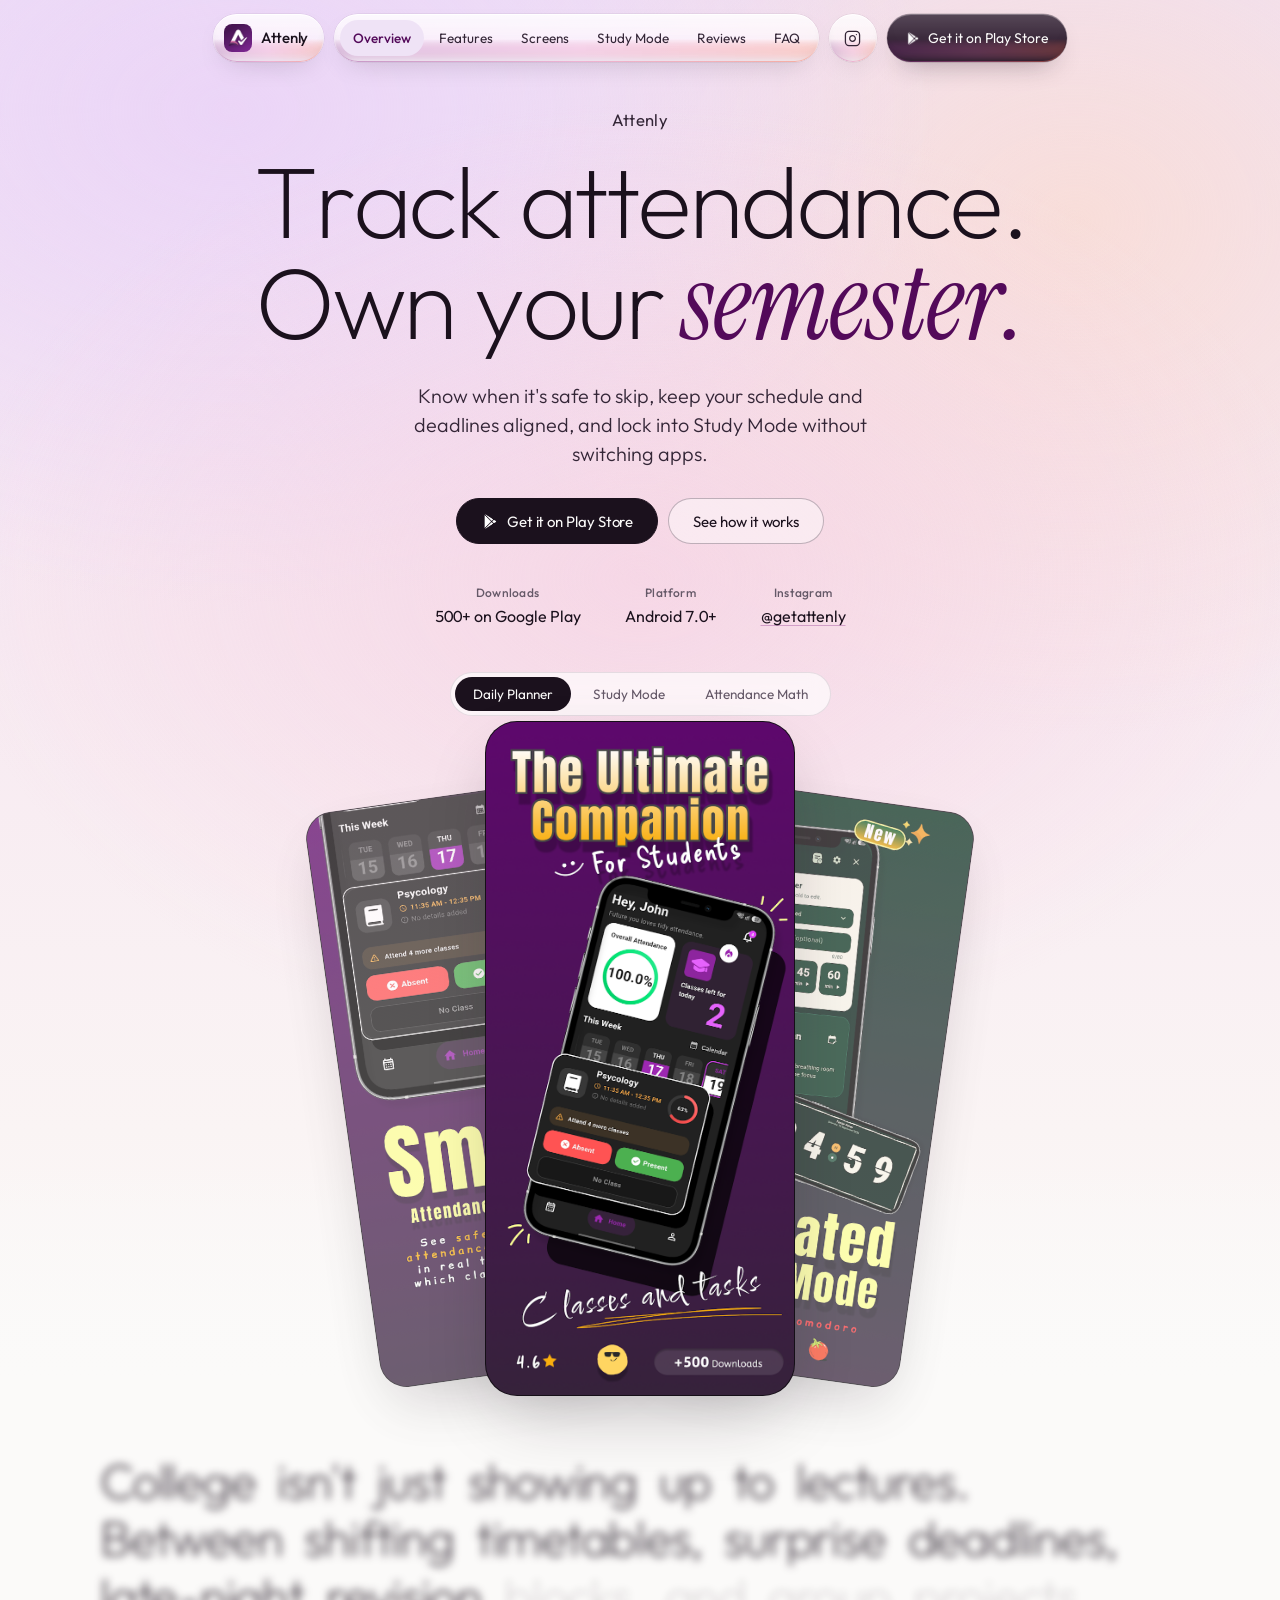
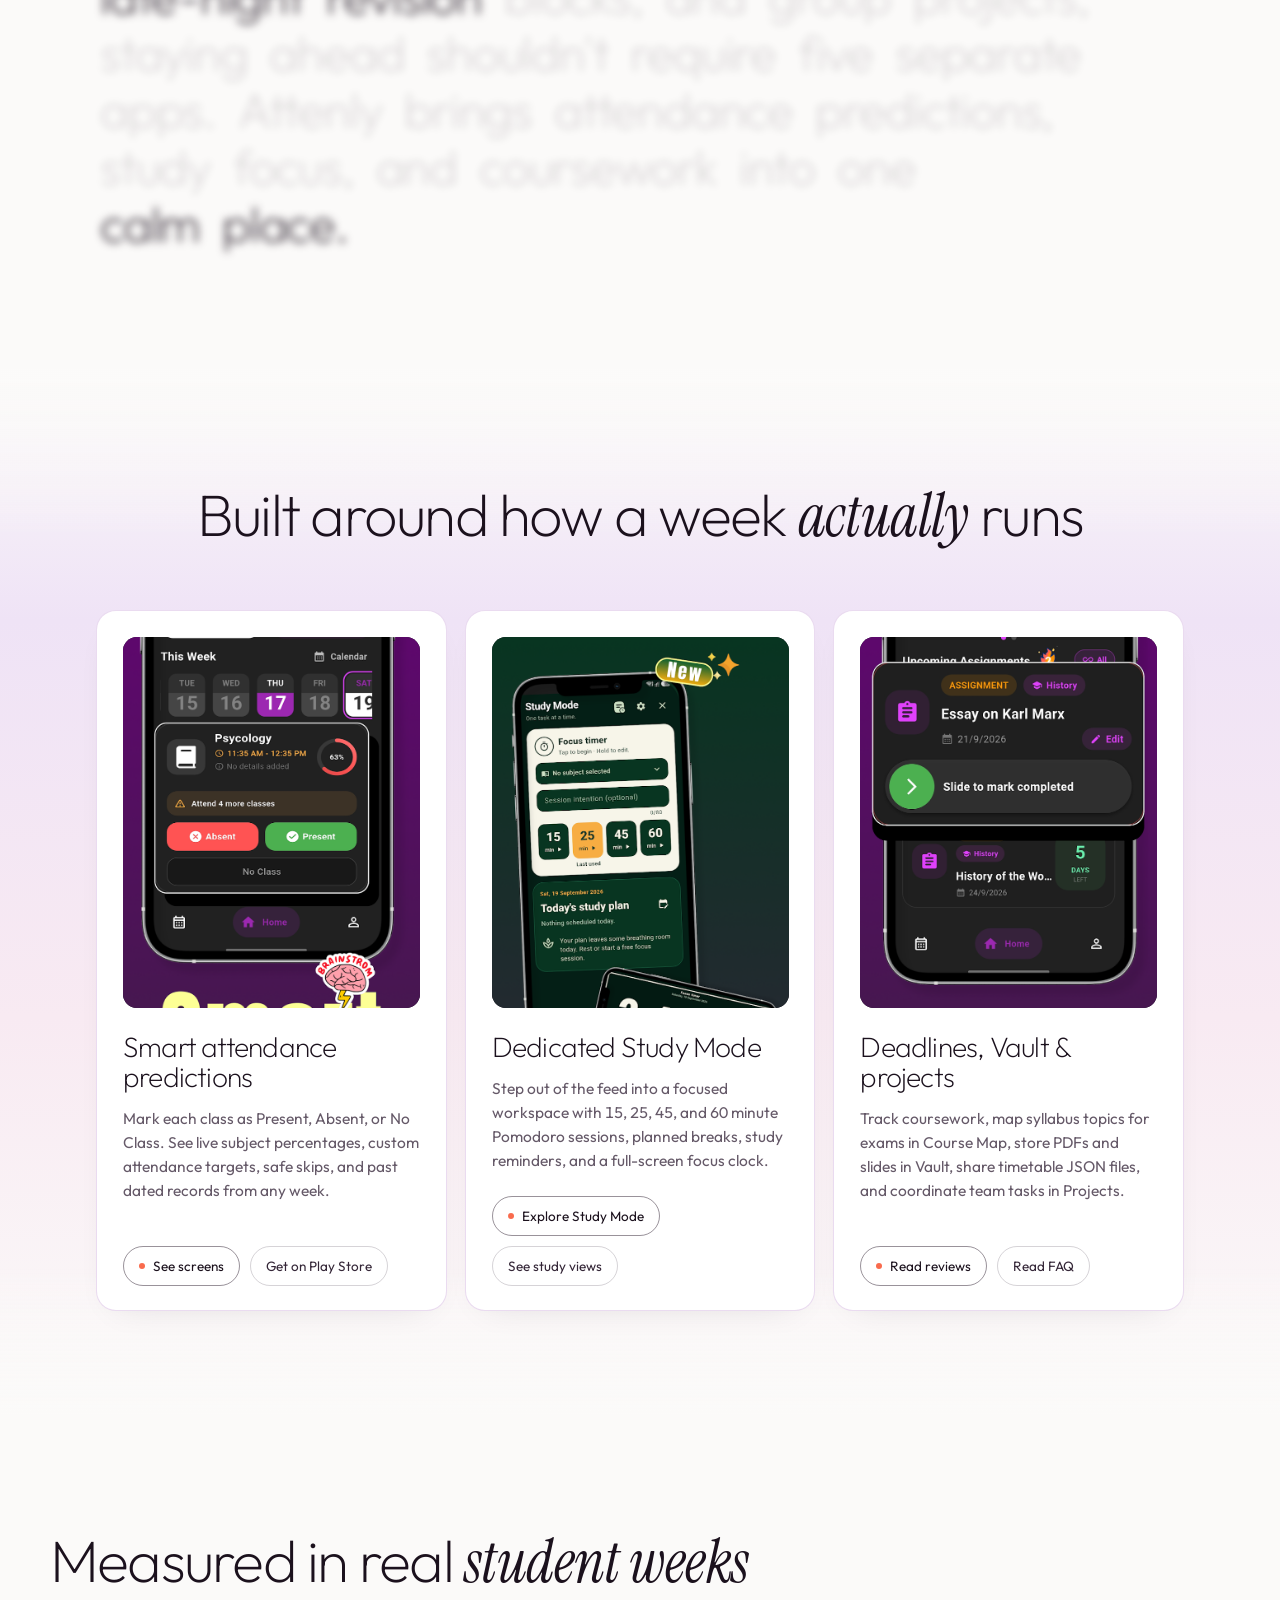
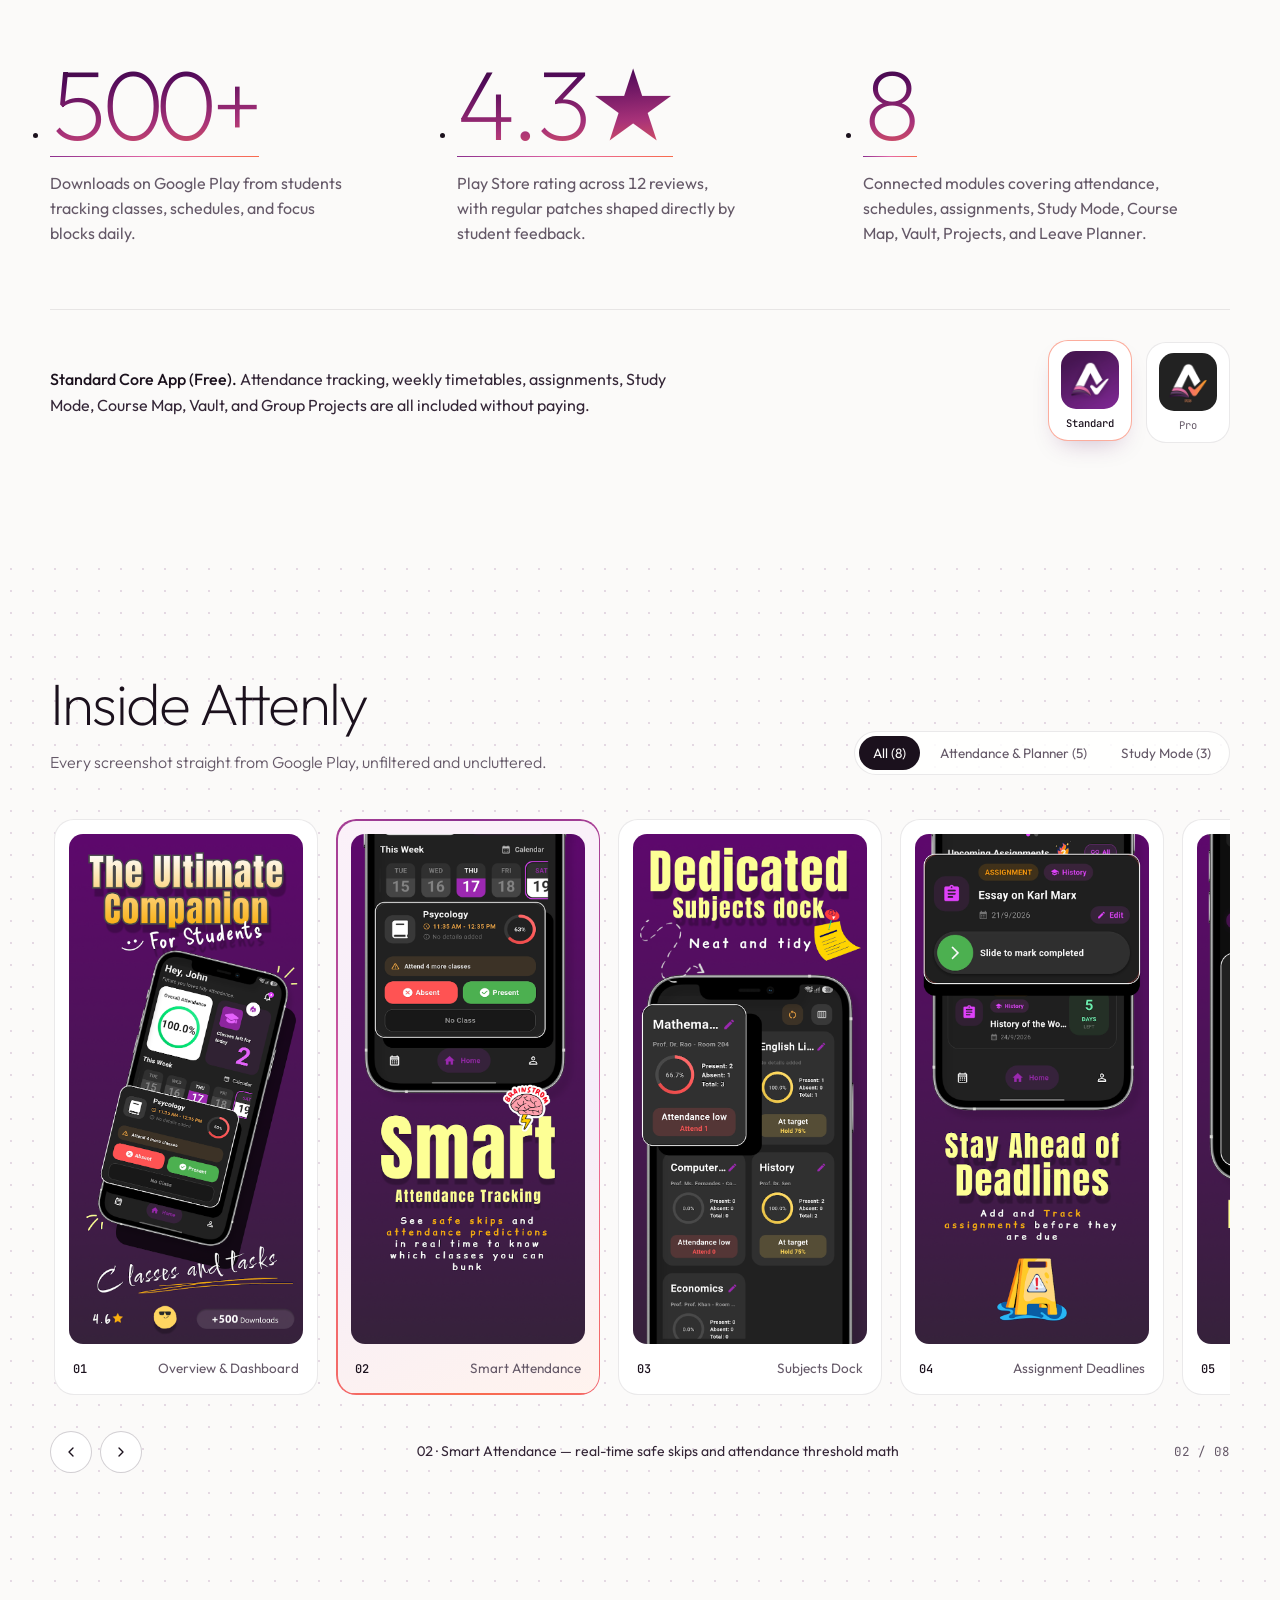
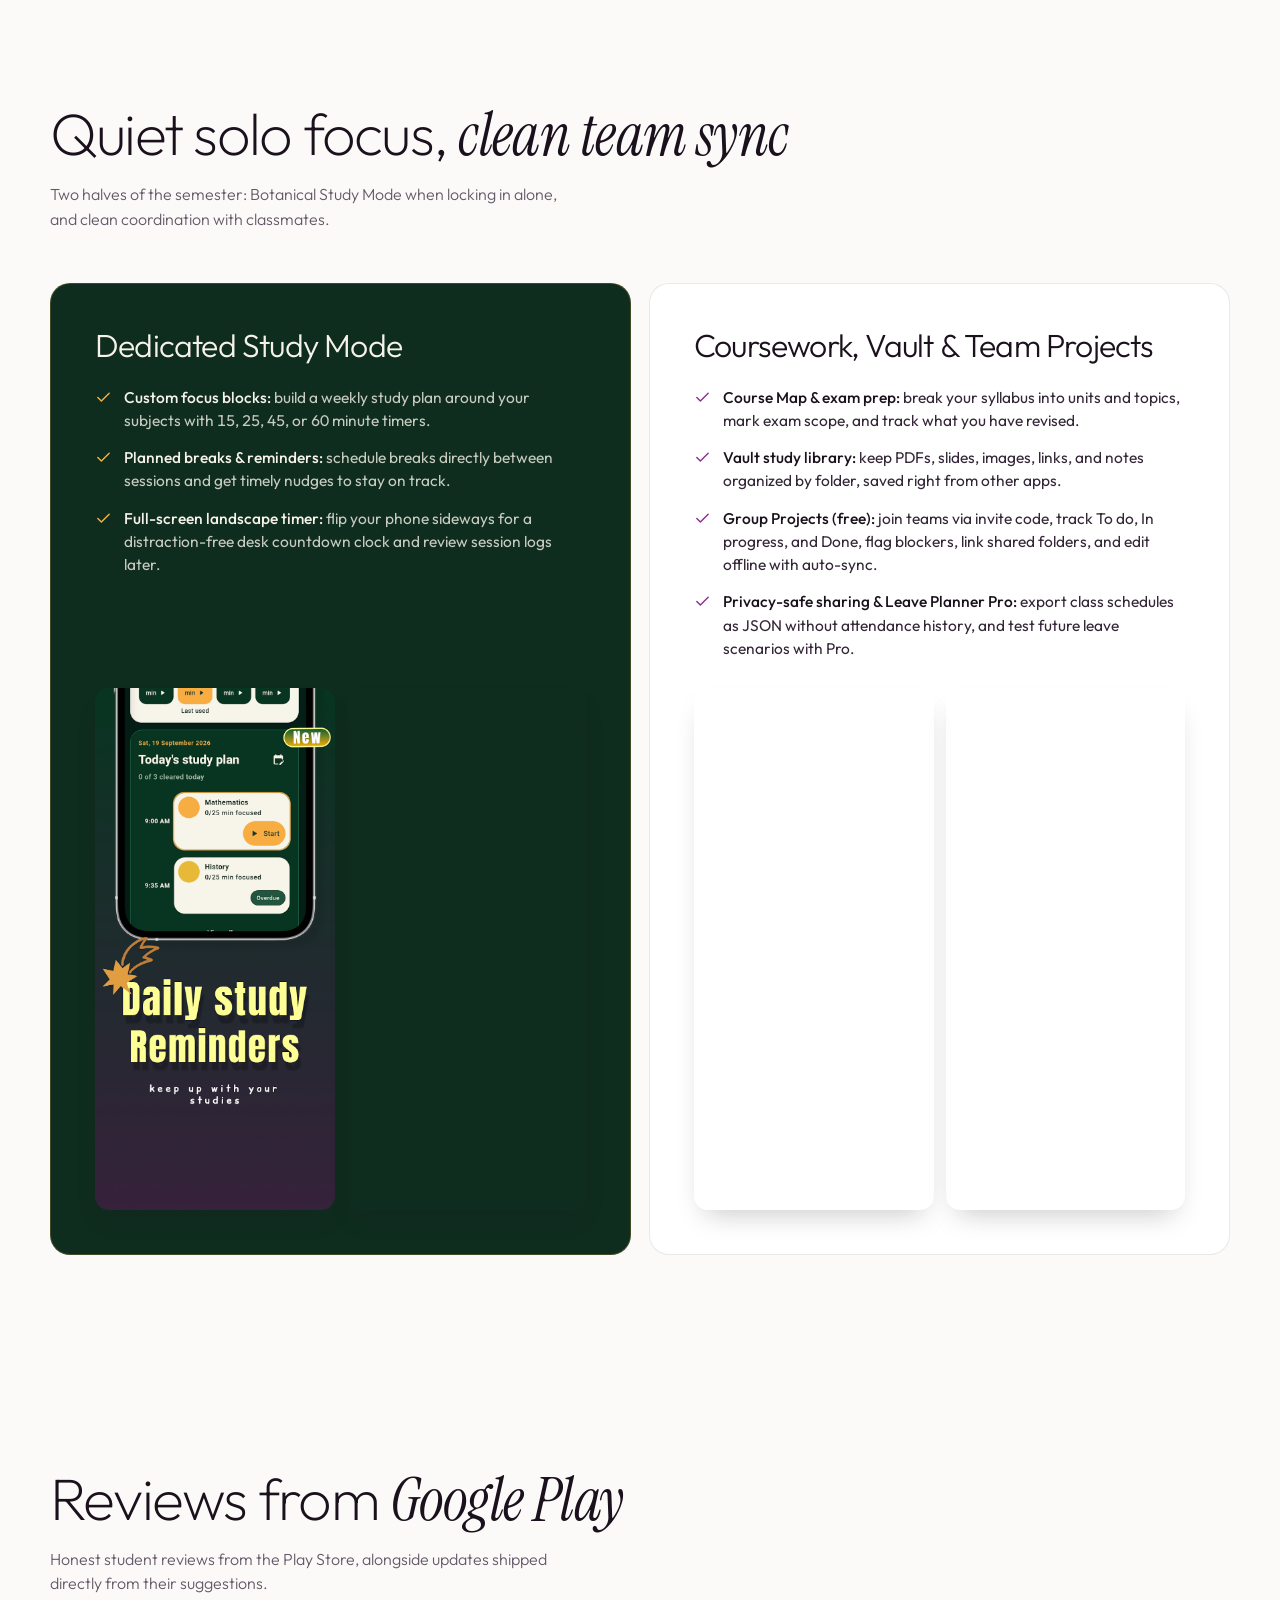
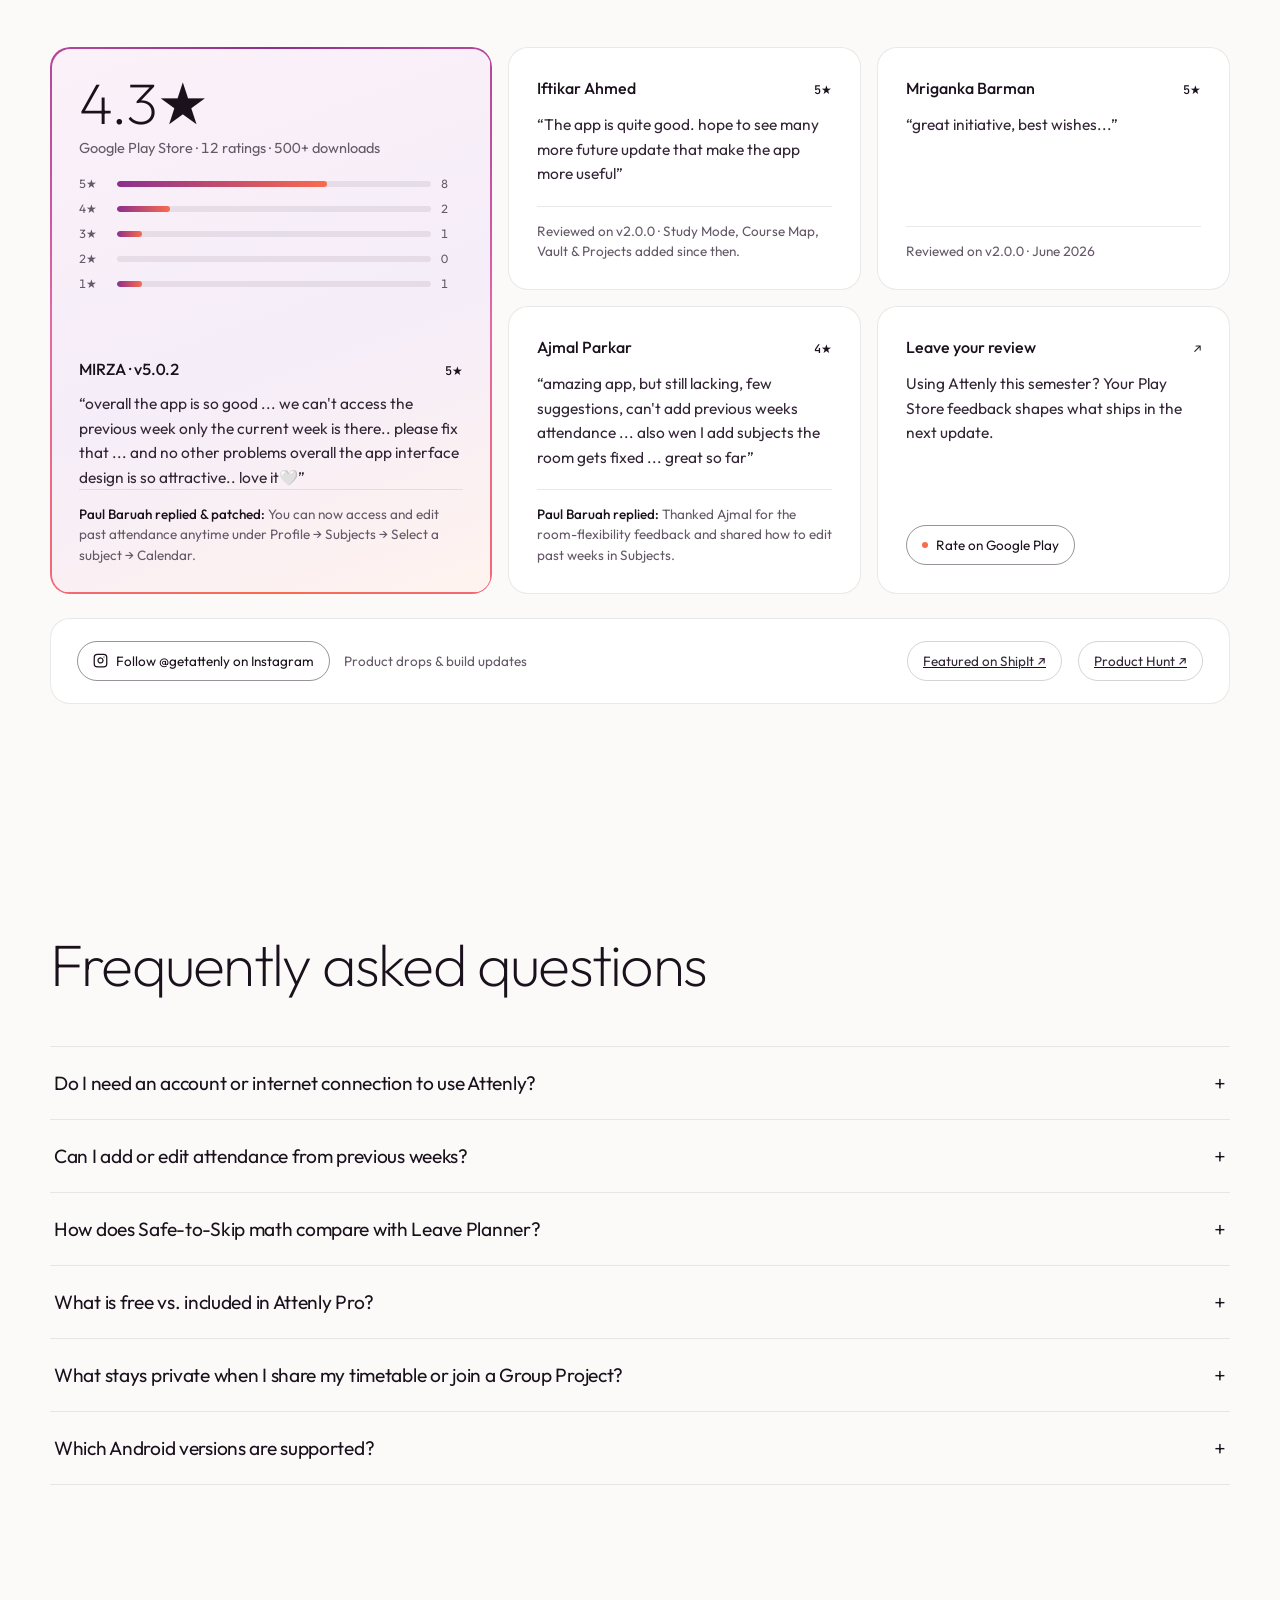
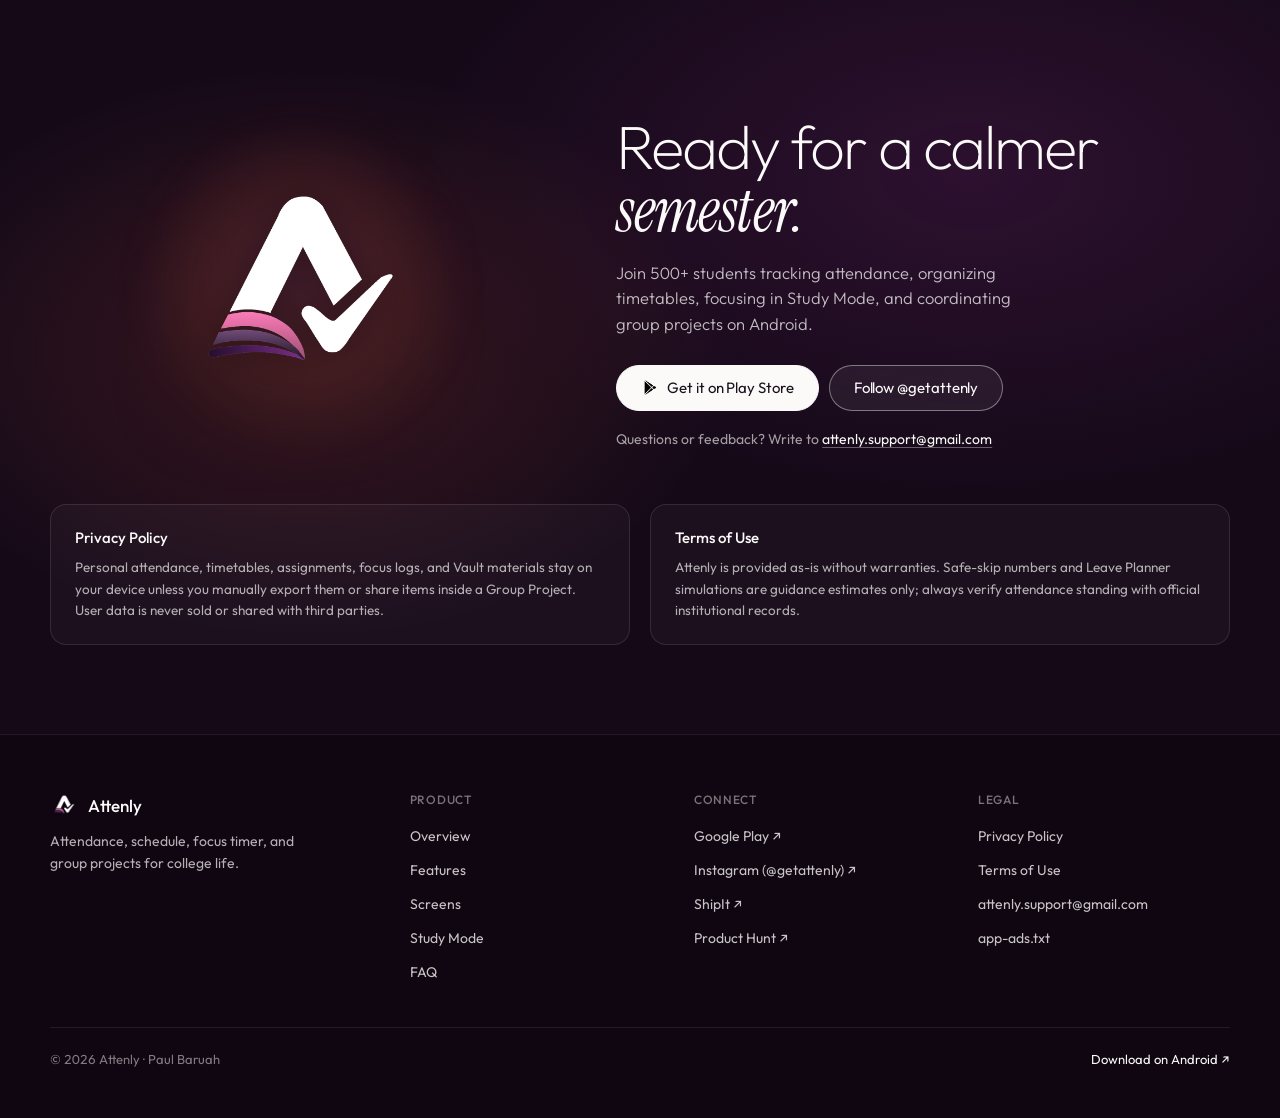
==== commit 8d3c0b32: "design: replace footer showcase screenshot with transparent logo signature piece" ====
--- a/index.html
+++ b/index.html
@@ -21,7 +21,7 @@
   <link rel="preconnect" href="https://fonts.googleapis.com"/>
   <link rel="preconnect" href="https://fonts.gstatic.com" crossorigin/>
   <link href="https://fonts.googleapis.com/css2?family=Instrument+Serif:ital@0;1&family=JetBrains+Mono:wght@400;500&family=Outfit:wght@200;300;400;500;600&display=swap" rel="stylesheet"/>
-  <link rel="stylesheet" href="styles.css?v=7"/>
+  <link rel="stylesheet" href="styles.css?v=8"/>
 </head>
 <body>
 
@@ -580,12 +580,8 @@
   <div class="container">
     <div class="closer-grid">
       <div class="closer-art" data-reveal>
-        <div class="closer-frame">
-          <img src="screenshots/slide-6.webp" alt="Attenly Study Mode and Pomodoro timer" loading="lazy" decoding="async"/>
-        </div>
-        <div style="display:flex; align-items:center; gap:20px;">
-          <img src="logo.png" alt="Attenly white logo mark" width="44" height="44" style="object-fit:contain;"/>
-          <img src="logo-pro.png" alt="Attenly Pro logo mark" width="44" height="44" style="object-fit:contain;"/>
+        <div class="closer-signature">
+          <img src="logo.png" alt="Attenly signature mark" class="closer-signature-logo" loading="lazy" decoding="async"/>
         </div>
       </div>
 
@@ -632,7 +628,7 @@
     <div class="footer-cols">
       <div>
         <div class="footer-brand-row">
-          <img src="app-icon.jpg" alt="Attenly"/>
+          <img src="logo.png" alt="Attenly"/>
           <span>Attenly</span>
         </div>
         <p style="font-size:14px; max-width:28ch; line-height:1.55;">
--- a/styles.css
+++ b/styles.css
@@ -1095,8 +1095,8 @@
   .faq-btn {
     padding: 19px 2px;
   }
-  .closer-frame {
-    width: min(230px, 70%);
+  .closer-signature {
+    width: min(176px, 50vw);
   }
   .closer-actions {
     width: 100%;
@@ -1840,20 +1840,42 @@
 
 .closer-art {
   display: flex;
-  flex-direction: column;
-  align-items: center;
-  gap: 20px;
-}
-
-.closer-frame {
-  width: min(290px, 78%);
-  border-radius: 30px;
-  overflow: hidden;
-  box-shadow: 0 32px 70px -18px rgba(0, 0, 0, 0.72), 0 0 0 1px rgba(255, 255, 255, 0.12);
-}
-
-.closer-frame img {
+  align-items: center;
+  justify-content: center;
+}
+
+.closer-signature {
+  position: relative;
+  display: flex;
+  align-items: center;
+  justify-content: center;
+  width: min(260px, 66vw);
+  aspect-ratio: 1;
+}
+
+.closer-signature::before {
+  content: "";
+  position: absolute;
+  inset: -12%;
+  border-radius: 50%;
+  background: radial-gradient(circle, rgba(230, 104, 167, 0.24) 0%, rgba(249, 107, 77, 0.12) 42%, transparent 72%);
+  filter: blur(18px);
+  pointer-events: none;
+}
+
+.closer-signature-logo {
+  position: relative;
+  z-index: 1;
   width: 100%;
+  height: 100%;
+  object-fit: contain;
+  filter: drop-shadow(0 24px 48px rgba(0, 0, 0, 0.55));
+  animation: heroFloat 9s ease-in-out infinite;
+  transition: transform 0.45s var(--ease-out);
+}
+
+.closer-signature:hover .closer-signature-logo {
+  transform: scale(1.04) translateY(-4px);
 }
 
 .closer-title {
@@ -1952,7 +1974,7 @@
 .footer-brand-row img {
   width: 28px;
   height: 28px;
-  border-radius: 7px;
+  object-fit: contain;
 }
 
 .footer-col h3 {
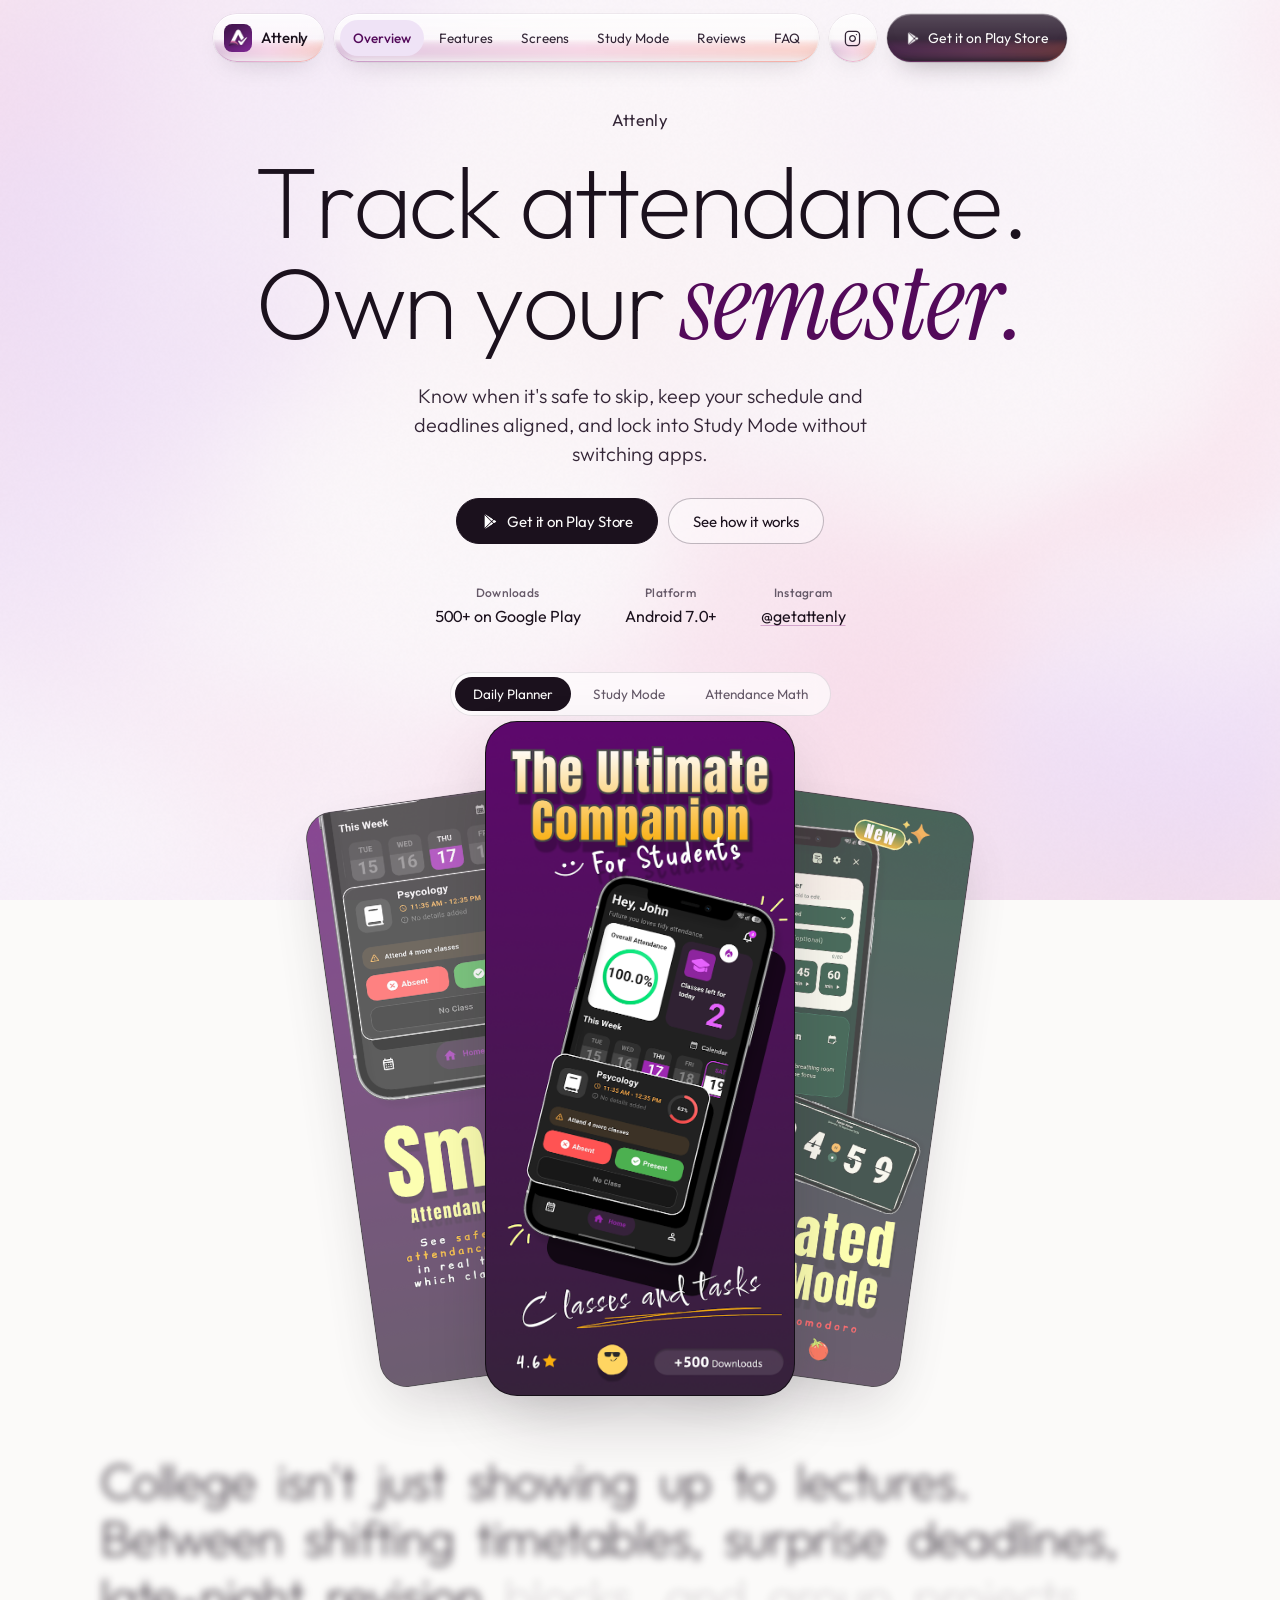
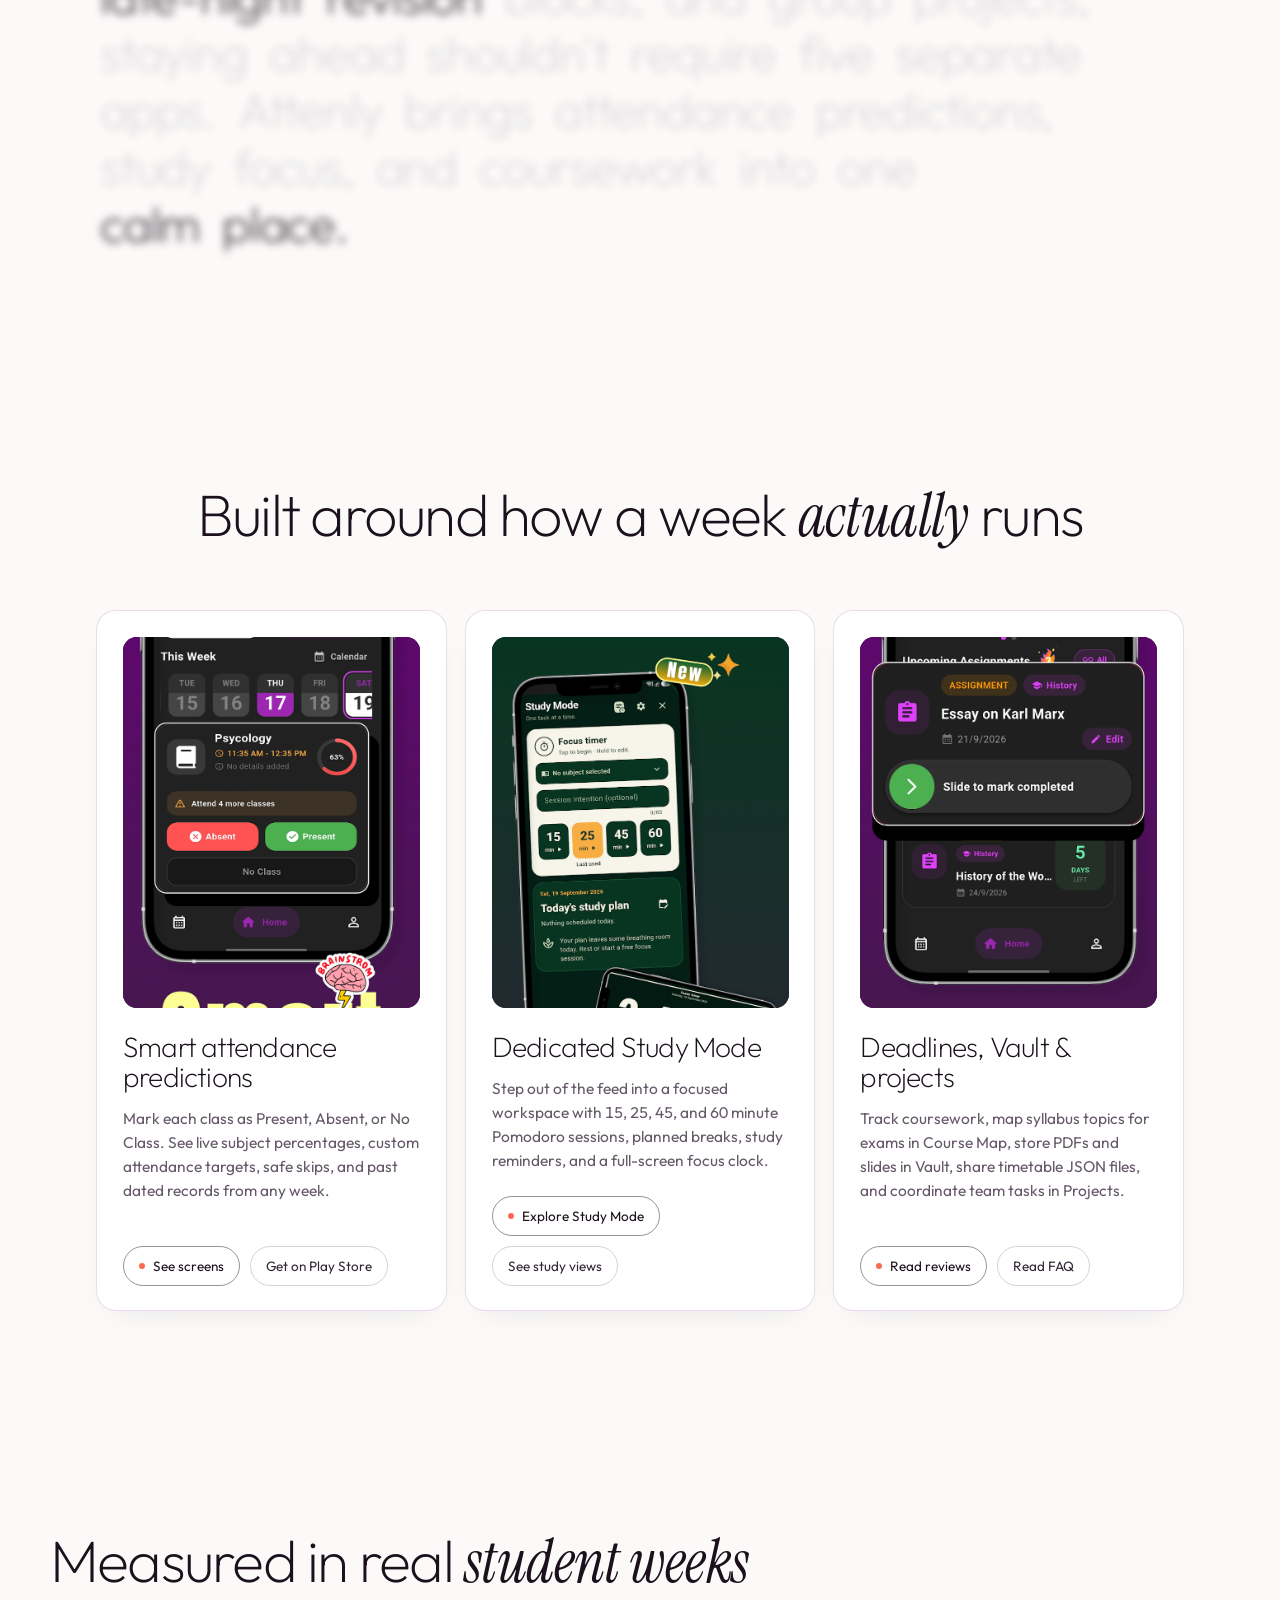
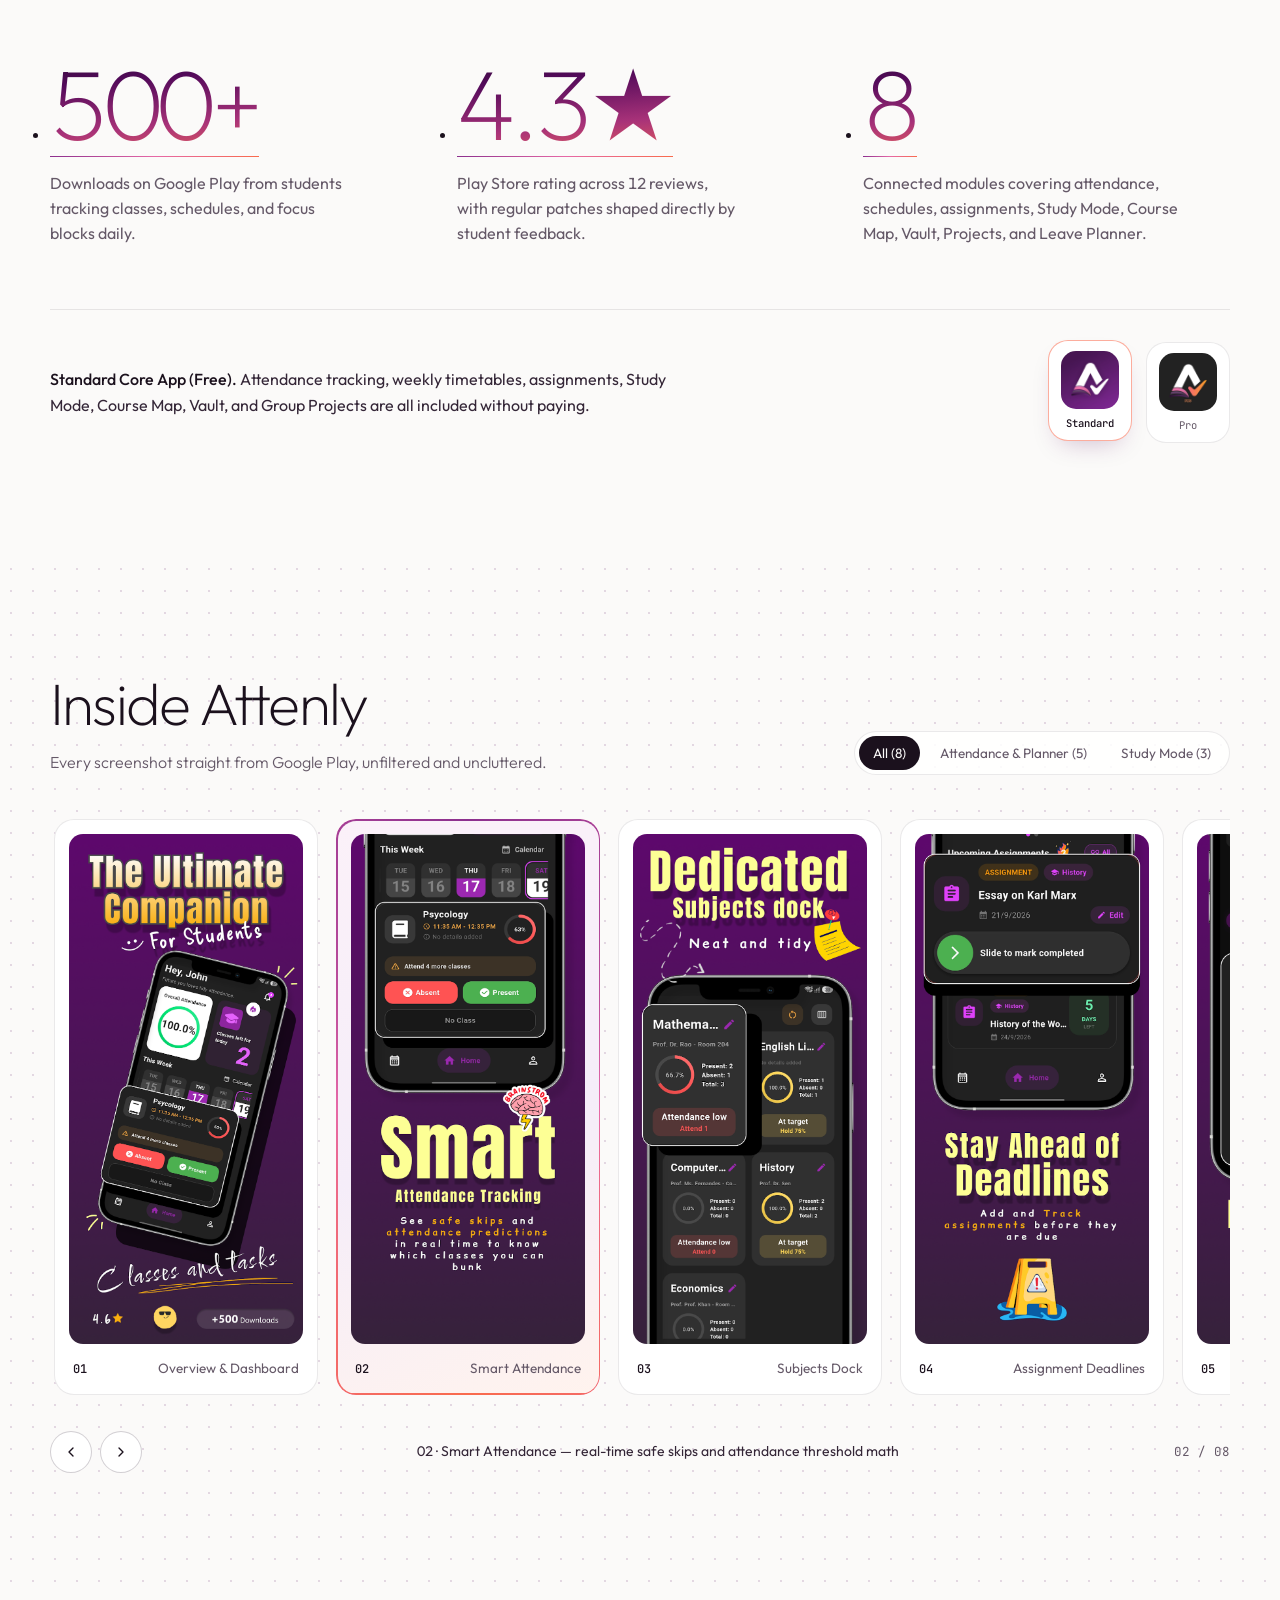
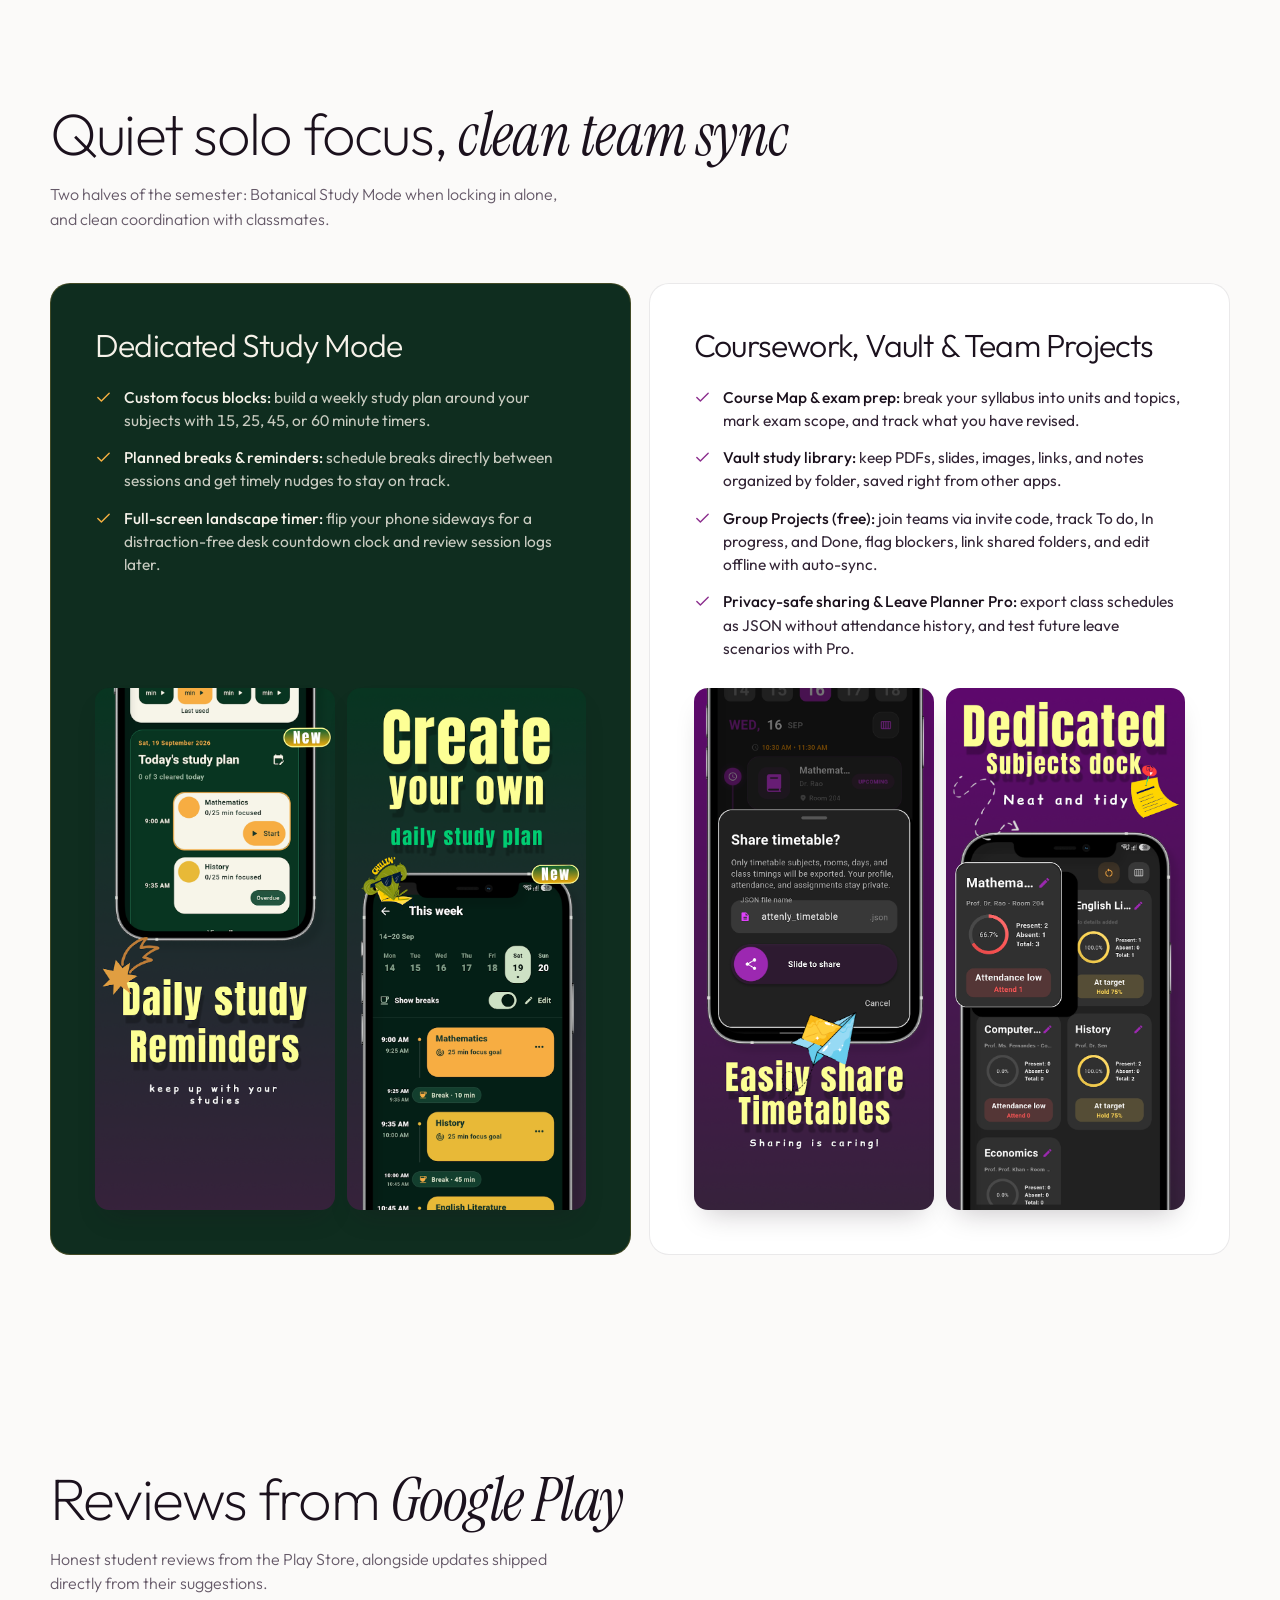
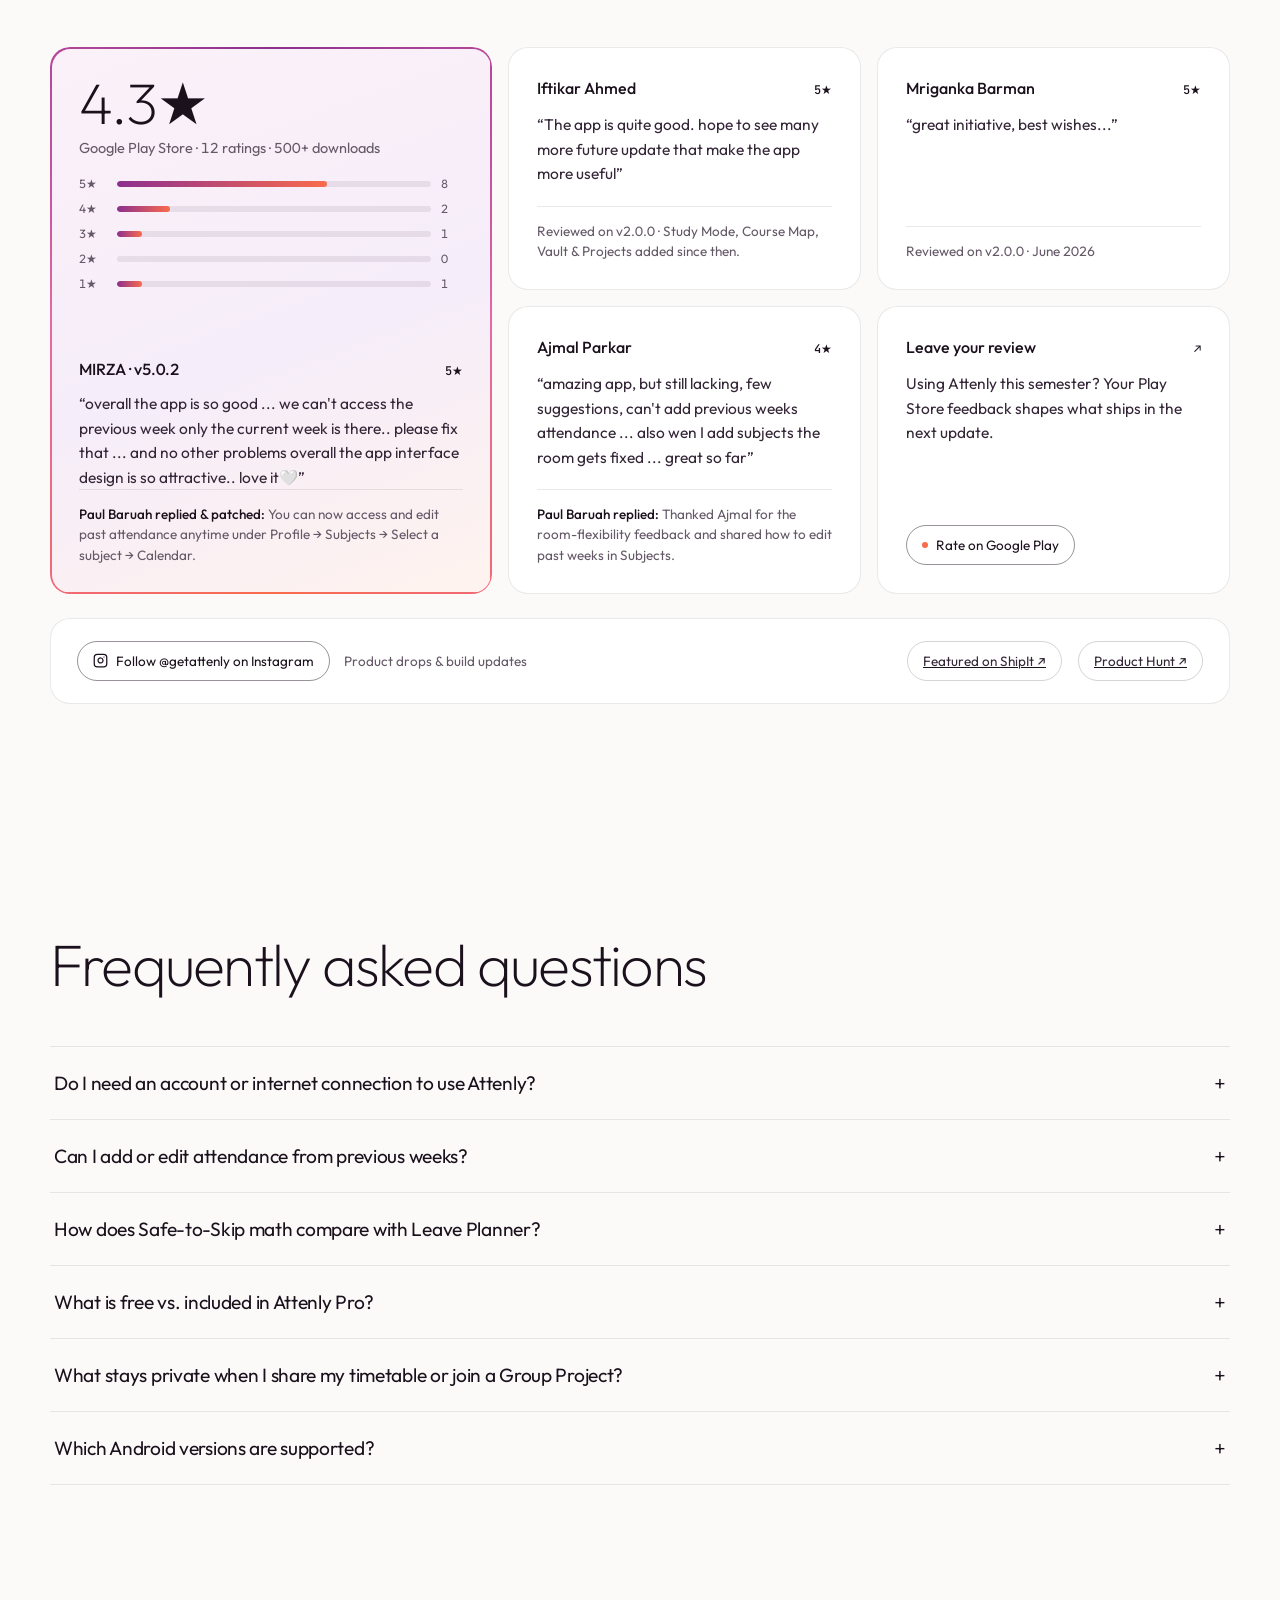
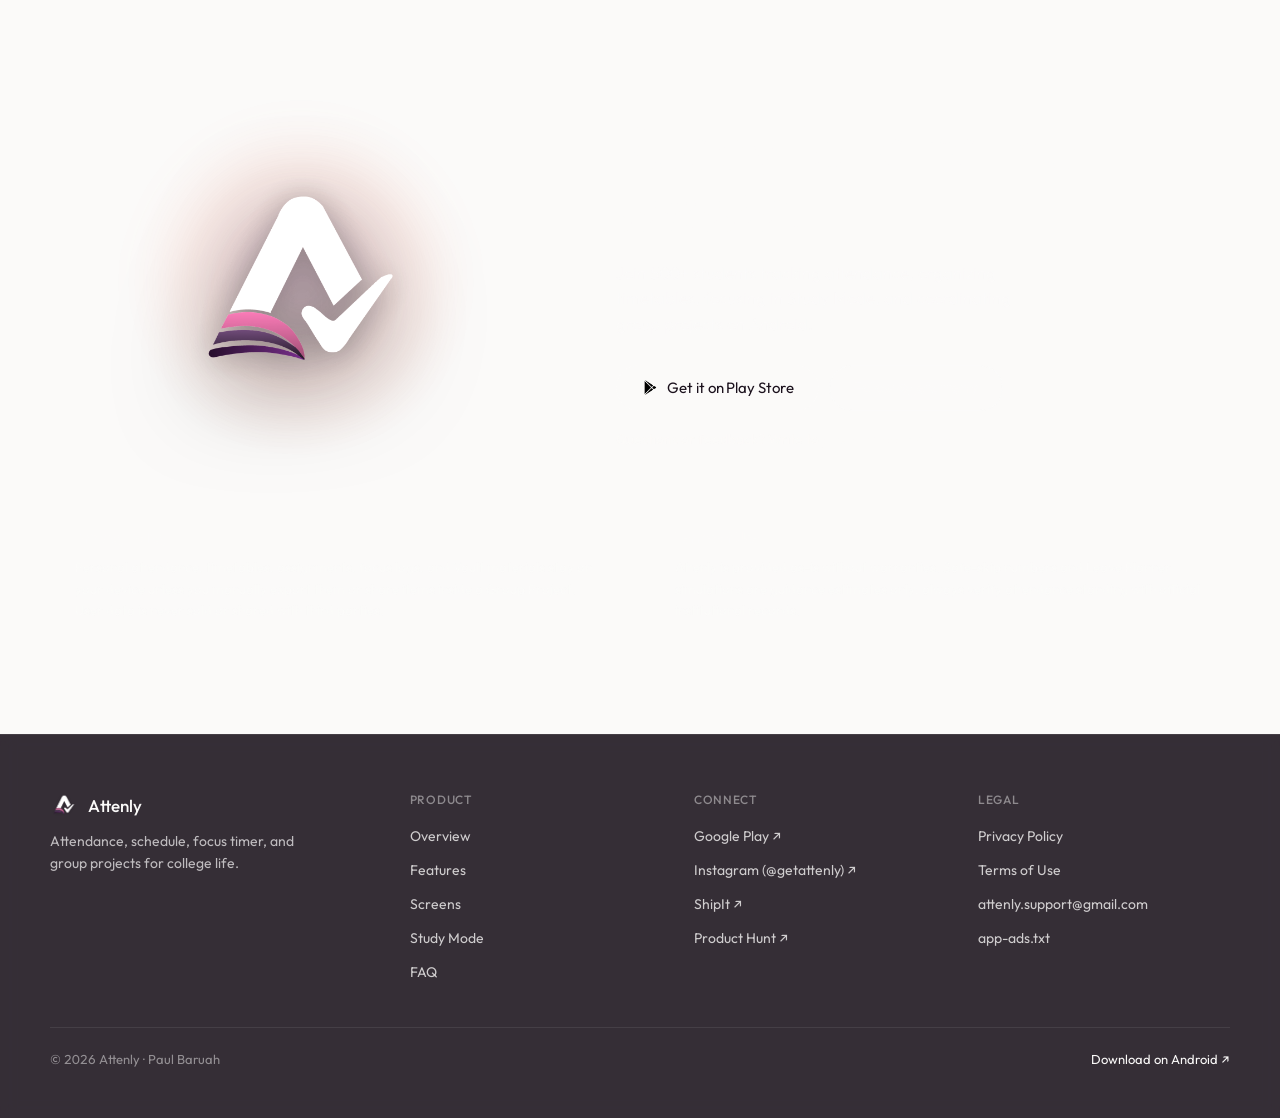
==== commit 7222ff3c: "feat: add dynamic WebGL atmospheric background with scroll and mode interpolation" ====
--- a/index.html
+++ b/index.html
@@ -21,9 +21,11 @@
   <link rel="preconnect" href="https://fonts.googleapis.com"/>
   <link rel="preconnect" href="https://fonts.gstatic.com" crossorigin/>
   <link href="https://fonts.googleapis.com/css2?family=Instrument+Serif:ital@0;1&family=JetBrains+Mono:wght@400;500&family=Outfit:wght@200;300;400;500;600&display=swap" rel="stylesheet"/>
-  <link rel="stylesheet" href="styles.css?v=8"/>
+  <link rel="stylesheet" href="styles.css?v=9"/>
 </head>
 <body>
+
+<canvas id="ambient-canvas" class="ambient-canvas" aria-hidden="true"></canvas>
 
 <!-- ══════════ FLOATING LIQUID-GLASS NAVBAR ══════════ -->
 <header class="event-nav" id="event-nav">
@@ -675,6 +677,6 @@
   </div>
 </footer>
 
-<script src="app.js?v=7" defer></script>
+<script src="app.js?v=10" defer></script>
 </body>
 </html>
--- a/styles.css
+++ b/styles.css
@@ -74,6 +74,57 @@
   -webkit-font-smoothing: antialiased;
   -moz-osx-font-smoothing: grayscale;
   -webkit-tap-highlight-color: transparent;
+}
+
+.ambient-canvas {
+  position: fixed;
+  inset: 0;
+  width: 100%;
+  height: 100%;
+  z-index: 0;
+  pointer-events: none;
+  opacity: 0;
+  transition: opacity 0.65s var(--ease);
+}
+
+body.has-webgl .ambient-canvas {
+  opacity: 1;
+}
+
+main,
+.site-footer {
+  position: relative;
+  z-index: 1;
+}
+
+/* Progressive enhancement: let live shader canvas show seamlessly through light bands */
+body.has-webgl .hero,
+body.has-webgl .hero.is-study-sky,
+body.has-webgl .statement,
+body.has-webgl .steps-band,
+body.has-webgl .numbers-sec,
+body.has-webgl .ecosystem-sec,
+body.has-webgl .reviews-sec,
+body.has-webgl .faq-sec {
+  background: transparent;
+}
+
+body.has-webgl .hero::after {
+  display: none;
+}
+
+body.has-webgl .screens-sec {
+  background-color: transparent;
+}
+
+body.has-webgl .closer-sec {
+  background: transparent;
+}
+
+body.has-webgl .site-footer {
+  background: rgba(15, 6, 17, 0.84);
+  backdrop-filter: blur(8px);
+  -webkit-backdrop-filter: blur(8px);
 }
 
 img,
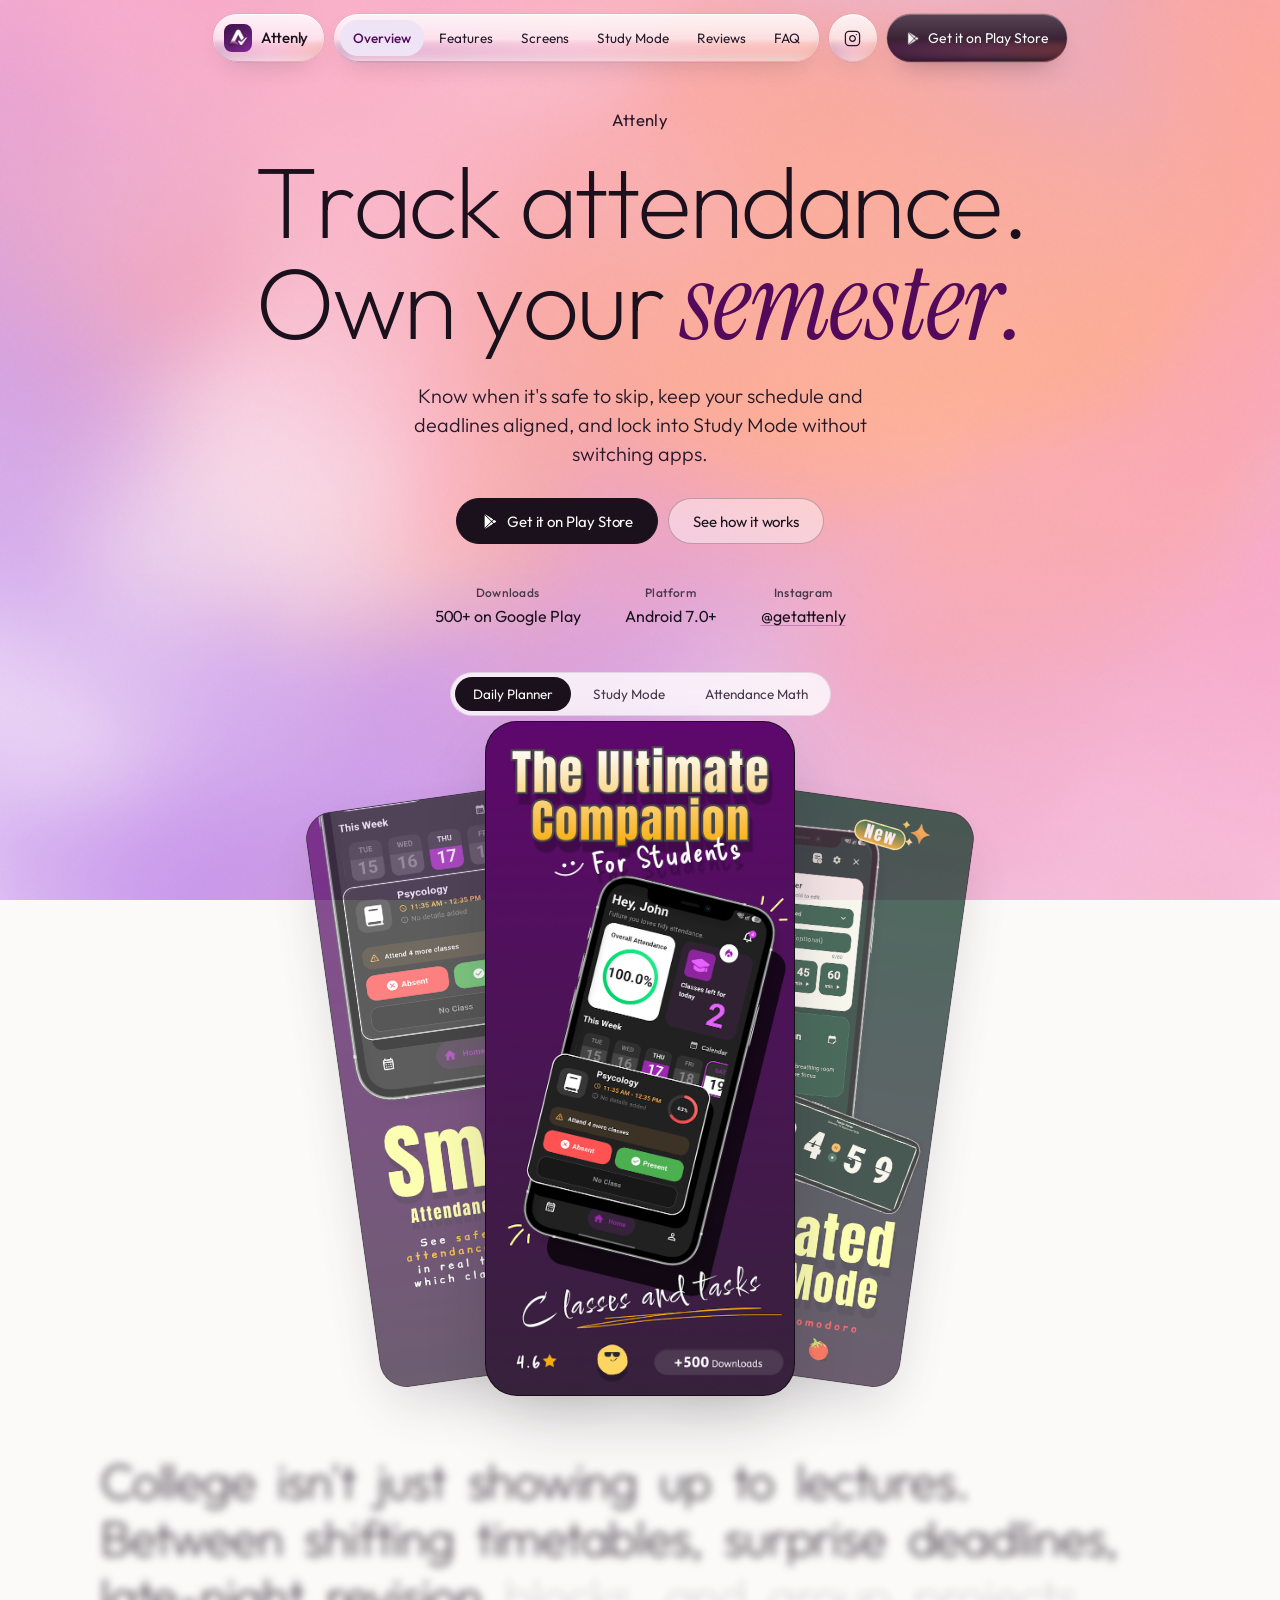
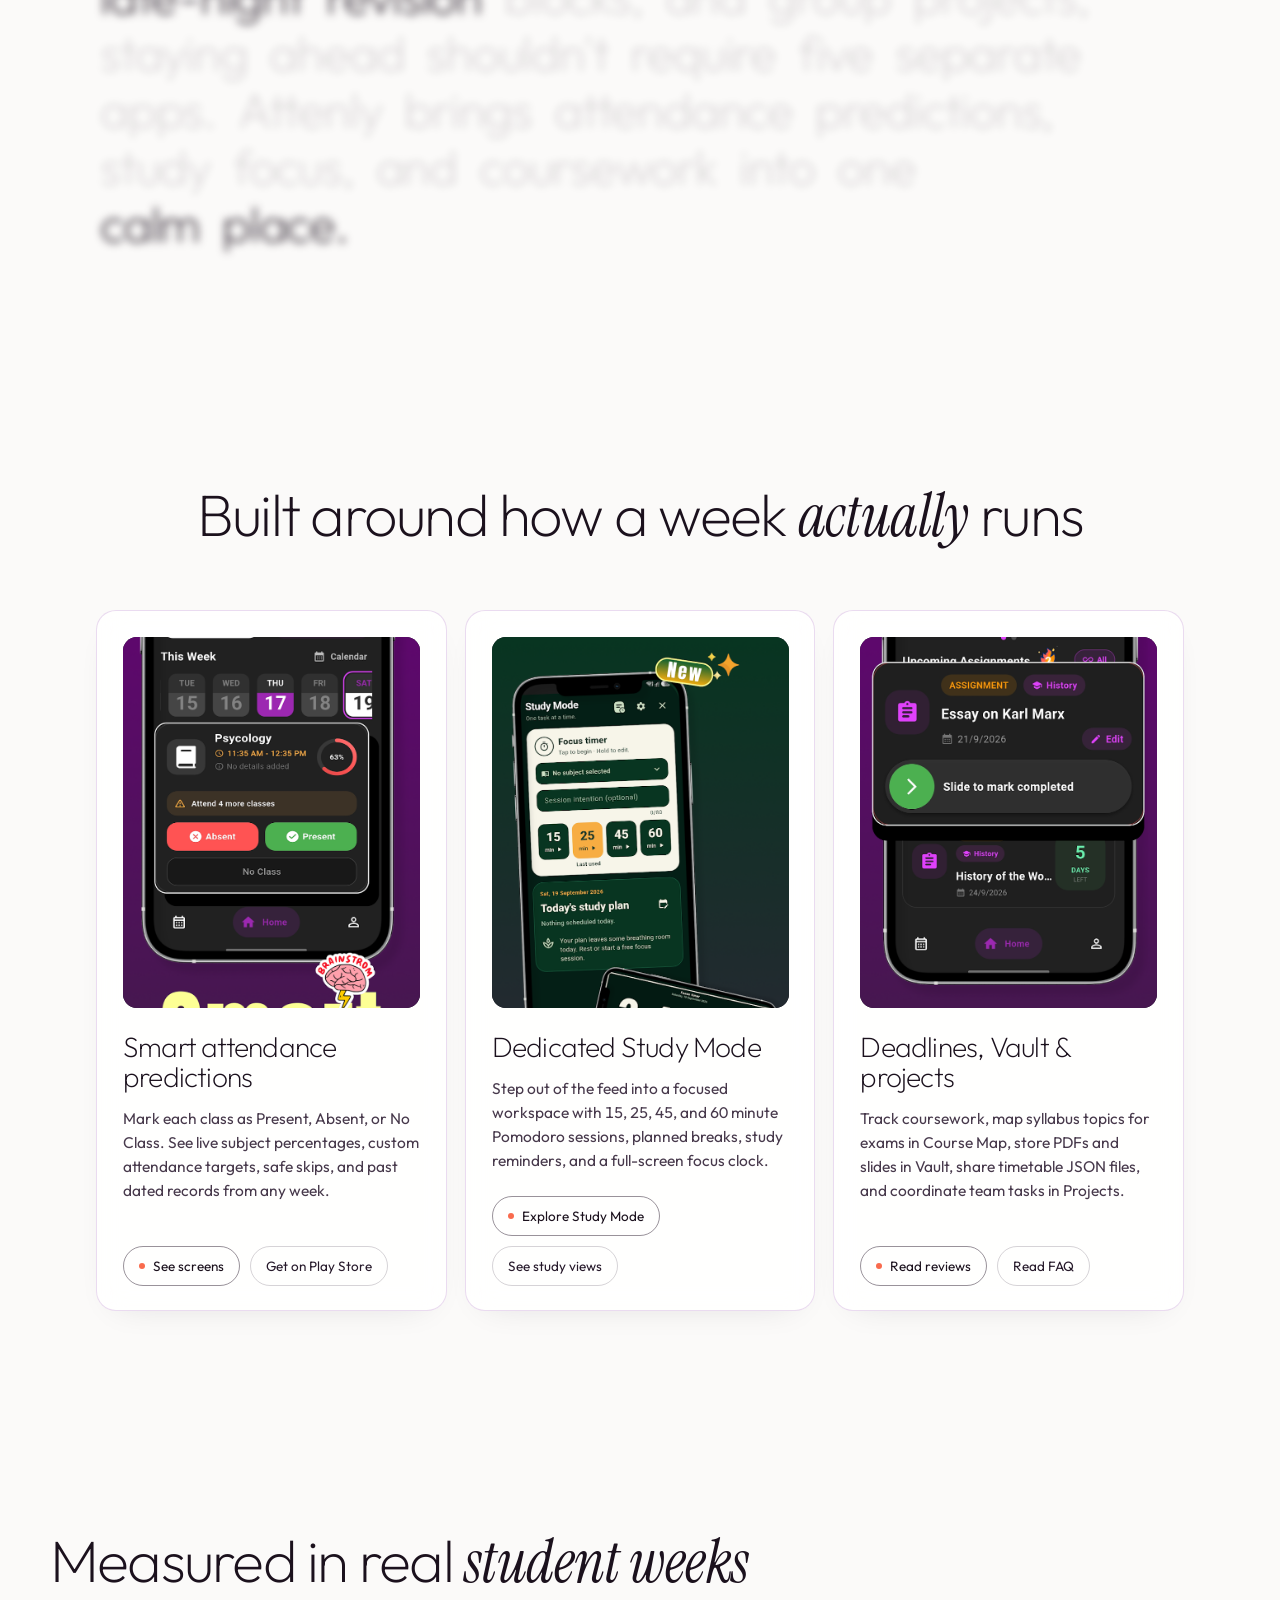
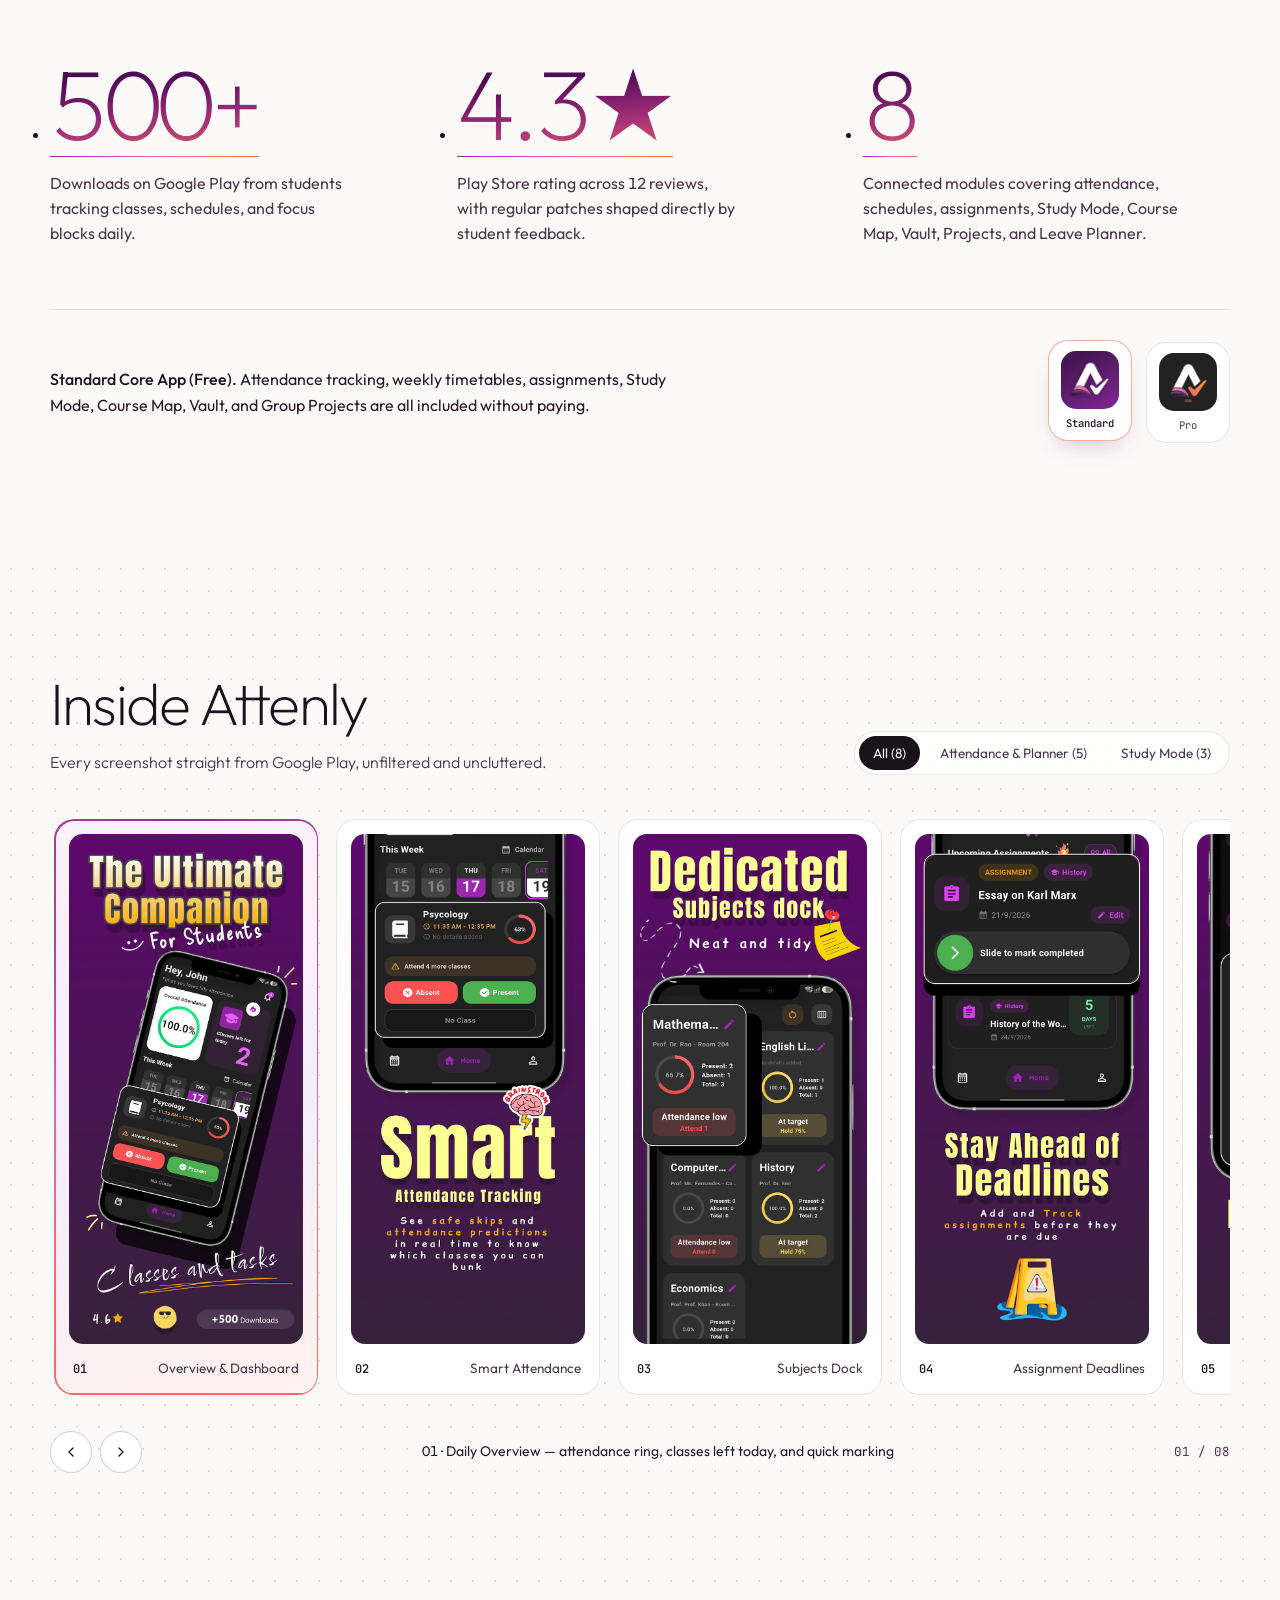
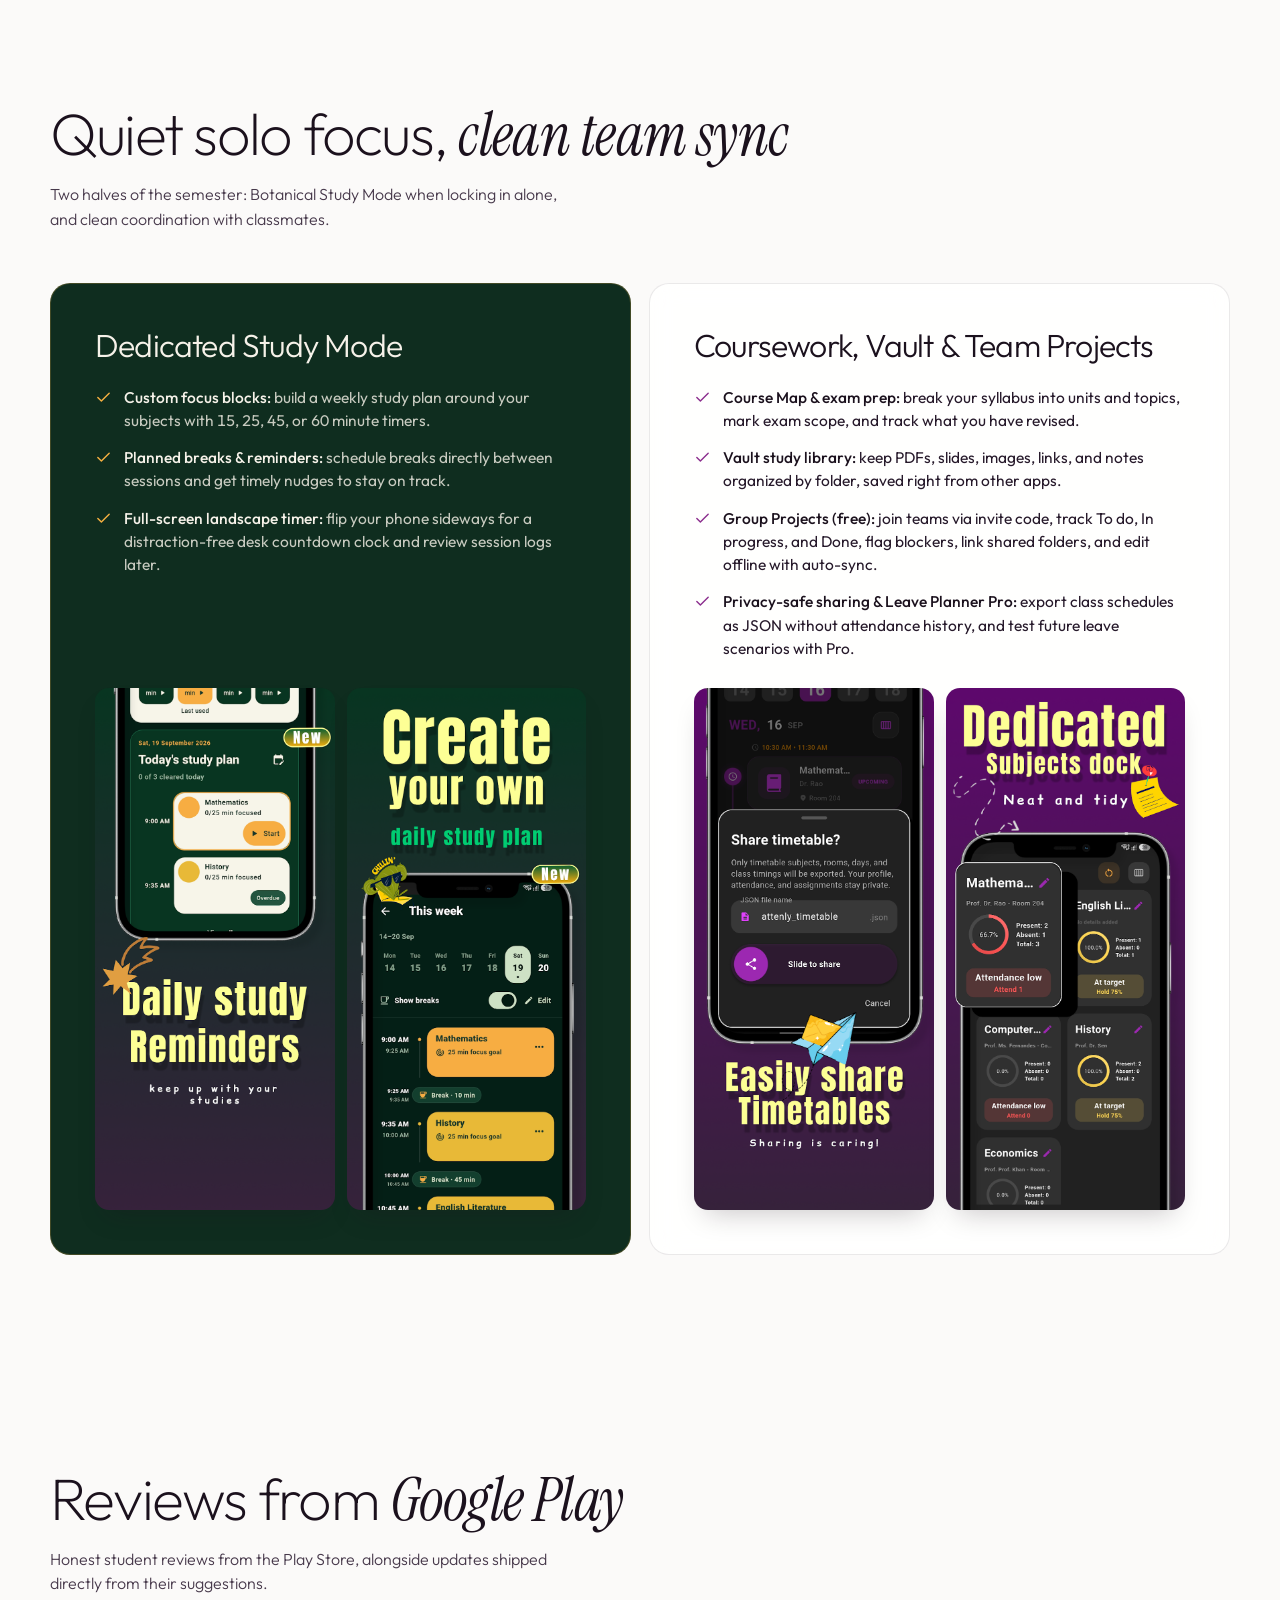
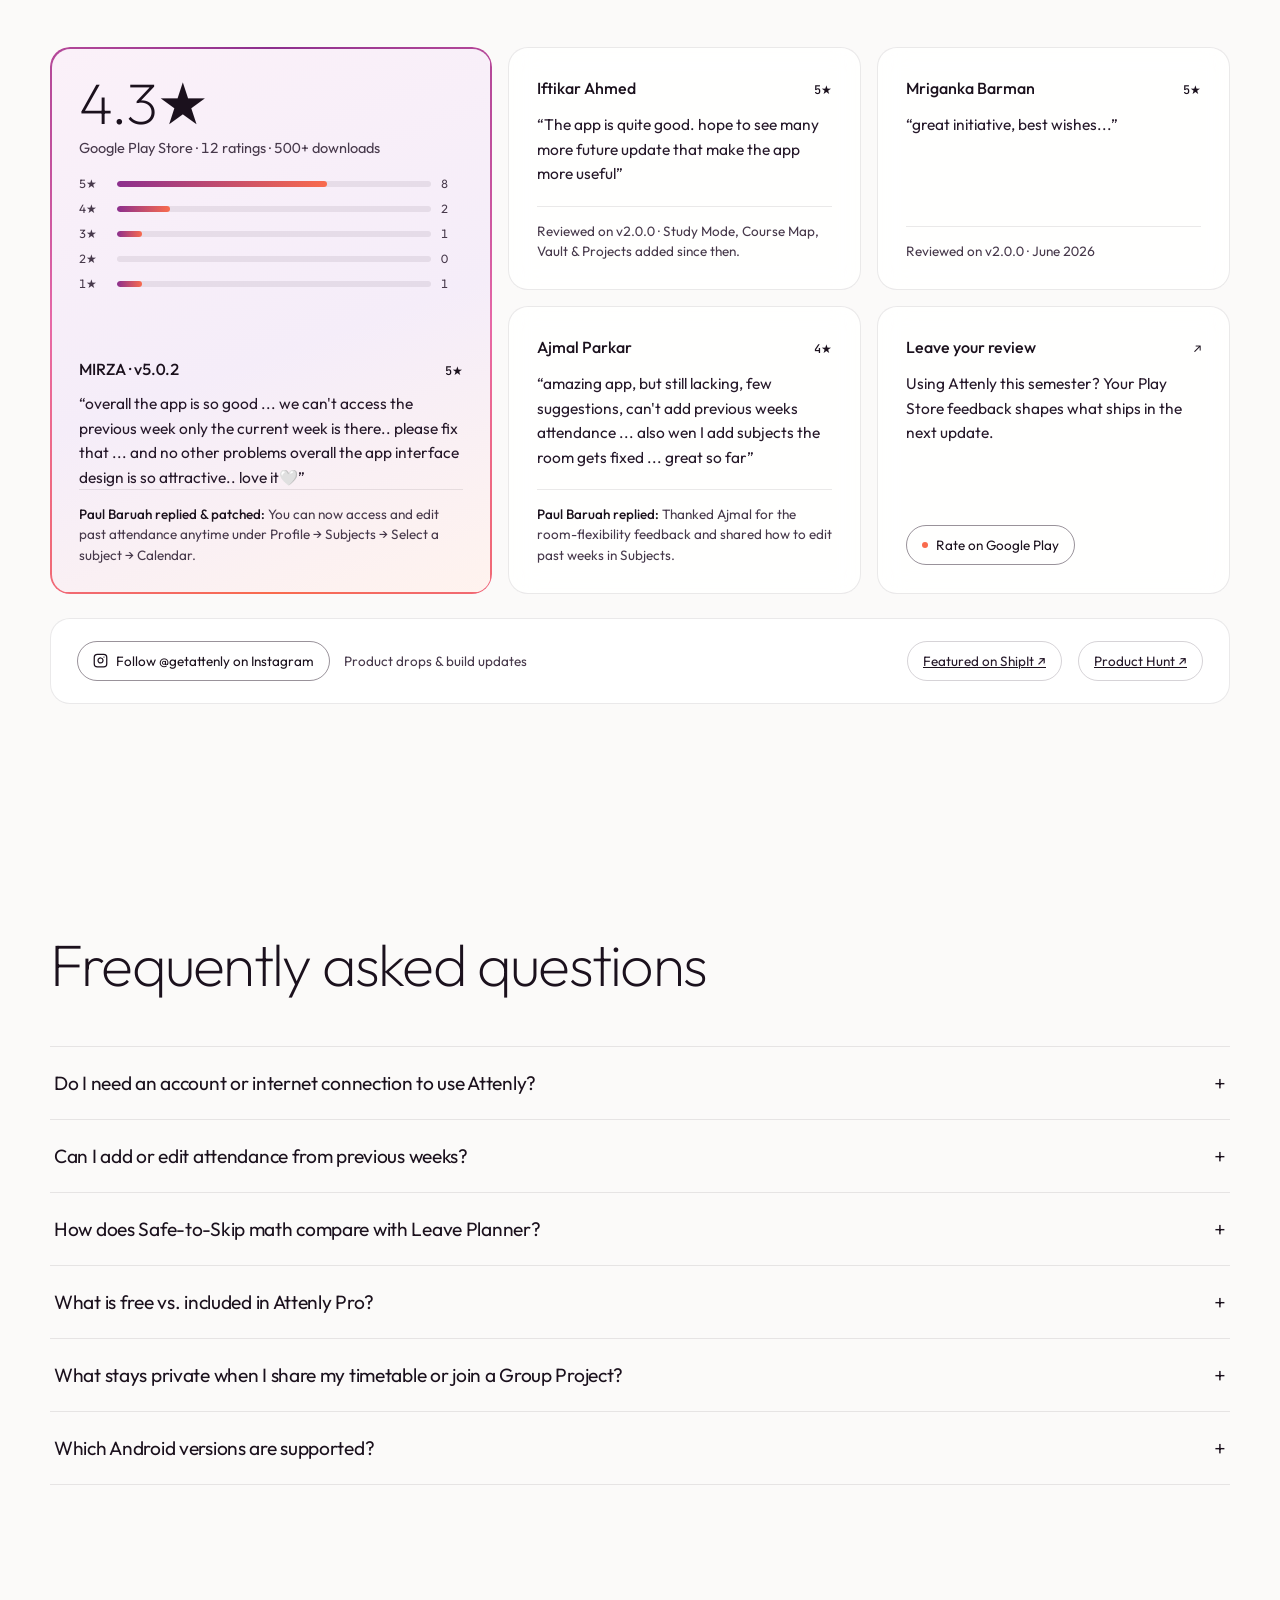
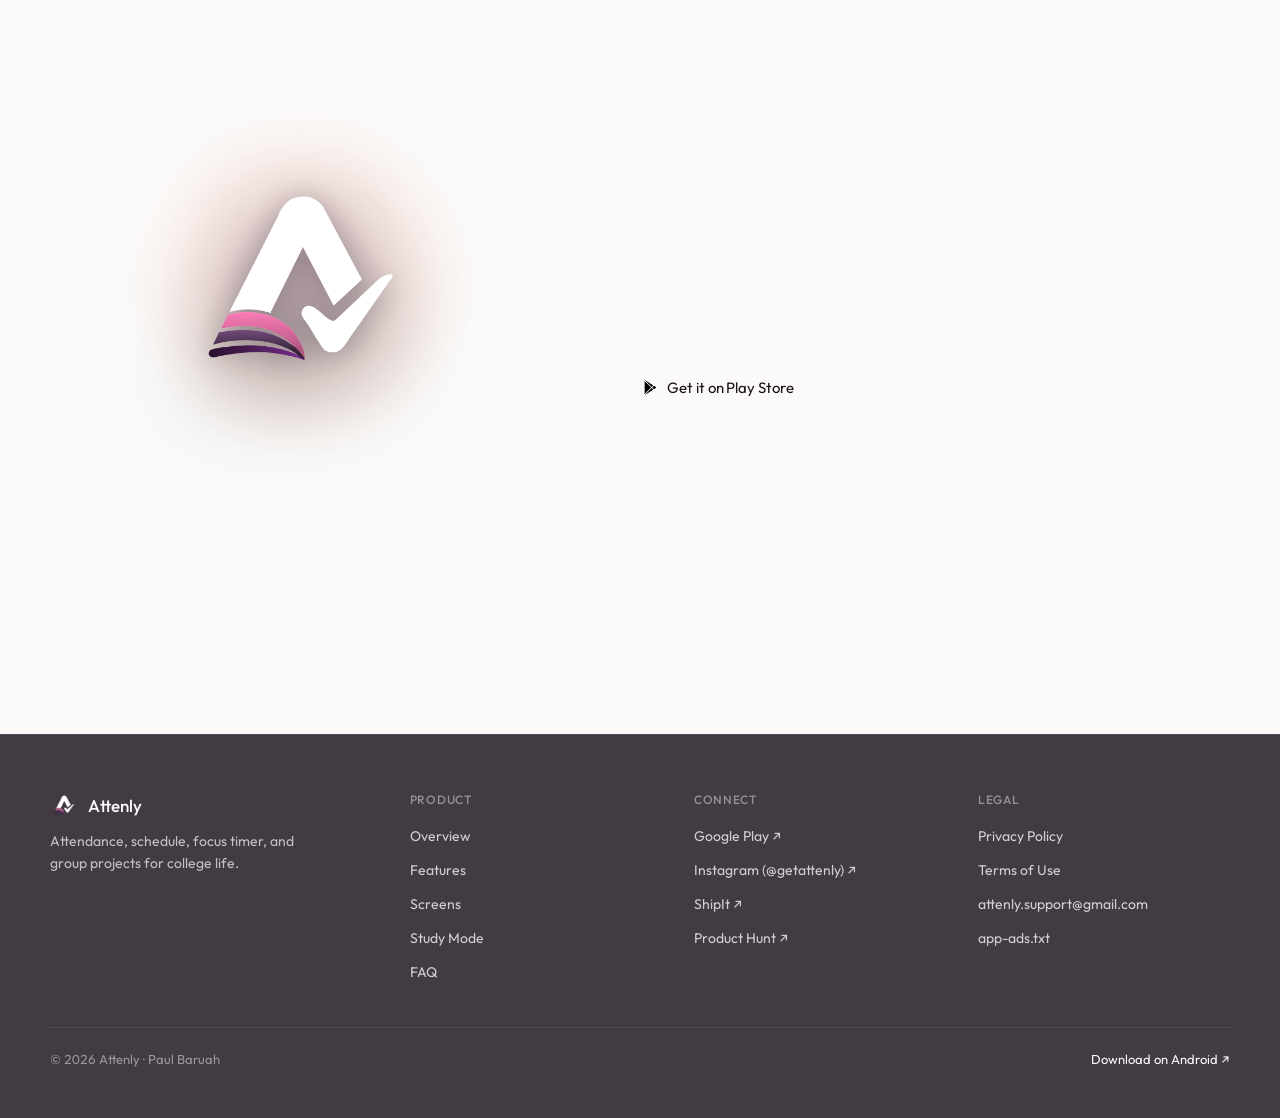
==== commit 7f3c69fc: "feat: intensify WebGL shader silk ribbons, motion speed, and cursor fluid wake" ====
--- a/index.html
+++ b/index.html
@@ -21,7 +21,7 @@
   <link rel="preconnect" href="https://fonts.googleapis.com"/>
   <link rel="preconnect" href="https://fonts.gstatic.com" crossorigin/>
   <link href="https://fonts.googleapis.com/css2?family=Instrument+Serif:ital@0;1&family=JetBrains+Mono:wght@400;500&family=Outfit:wght@200;300;400;500;600&display=swap" rel="stylesheet"/>
-  <link rel="stylesheet" href="styles.css?v=9"/>
+  <link rel="stylesheet" href="styles.css?v=10"/>
 </head>
 <body>
 
@@ -677,6 +677,6 @@
   </div>
 </footer>
 
-<script src="app.js?v=10" defer></script>
+<script src="app.js?v=11" defer></script>
 </body>
 </html>
--- a/styles.css
+++ b/styles.css
@@ -98,6 +98,11 @@
 }
 
 /* Progressive enhancement: let live shader canvas show seamlessly through light bands */
+body.has-webgl {
+  --head: #26192a;
+  --mute: #47394b;
+}
+
 body.has-webgl .hero,
 body.has-webgl .hero.is-study-sky,
 body.has-webgl .statement,
@@ -117,14 +122,26 @@
   background-color: transparent;
 }
 
+body.has-webgl .studio-card,
+body.has-webgl .panel-studio,
+body.has-webgl .review-slot:not(.review-slot--featured) {
+  background: rgba(255, 255, 255, 0.84);
+  backdrop-filter: blur(14px);
+  -webkit-backdrop-filter: blur(14px);
+}
+
+body.has-webgl .hero-mode-switch {
+  background: rgba(255, 255, 255, 0.78);
+}
+
 body.has-webgl .closer-sec {
   background: transparent;
 }
 
 body.has-webgl .site-footer {
-  background: rgba(15, 6, 17, 0.84);
-  backdrop-filter: blur(8px);
-  -webkit-backdrop-filter: blur(8px);
+  background: rgba(15, 6, 17, 0.78);
+  backdrop-filter: blur(10px);
+  -webkit-backdrop-filter: blur(10px);
 }
 
 img,
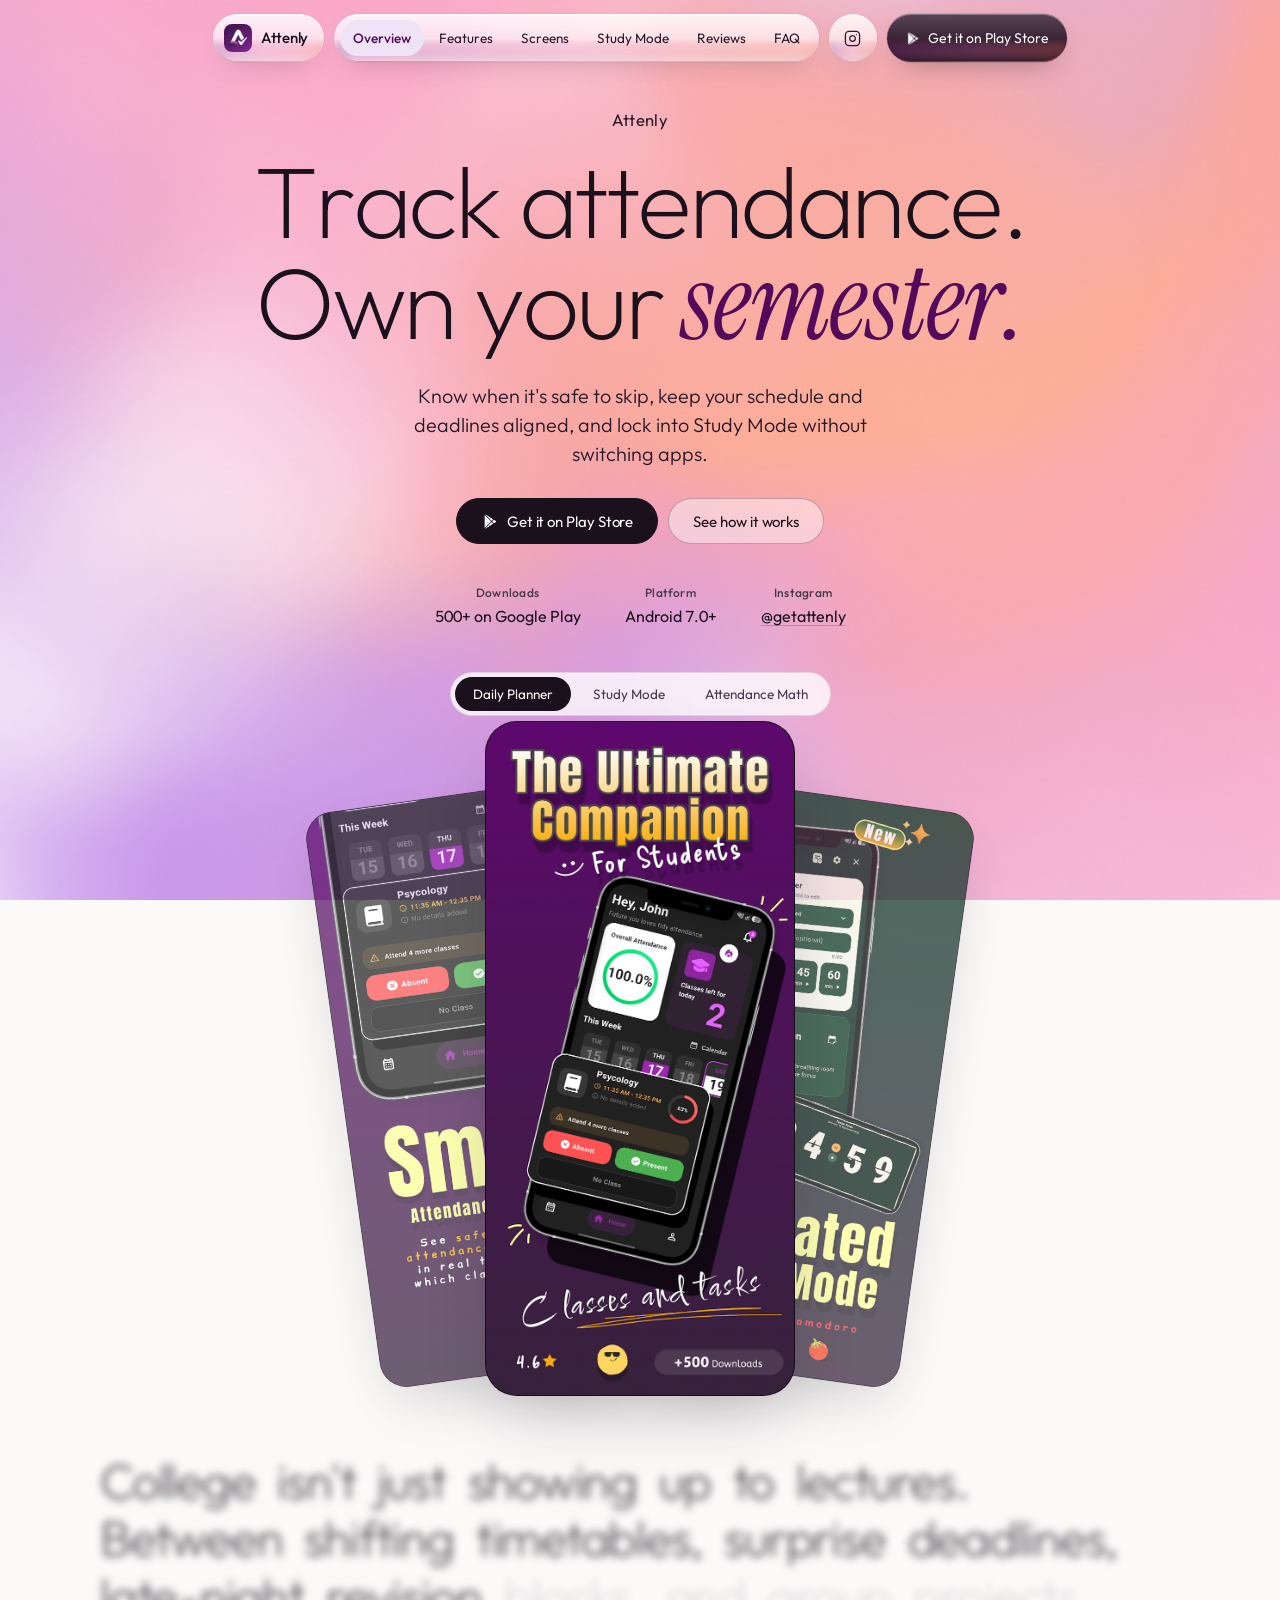
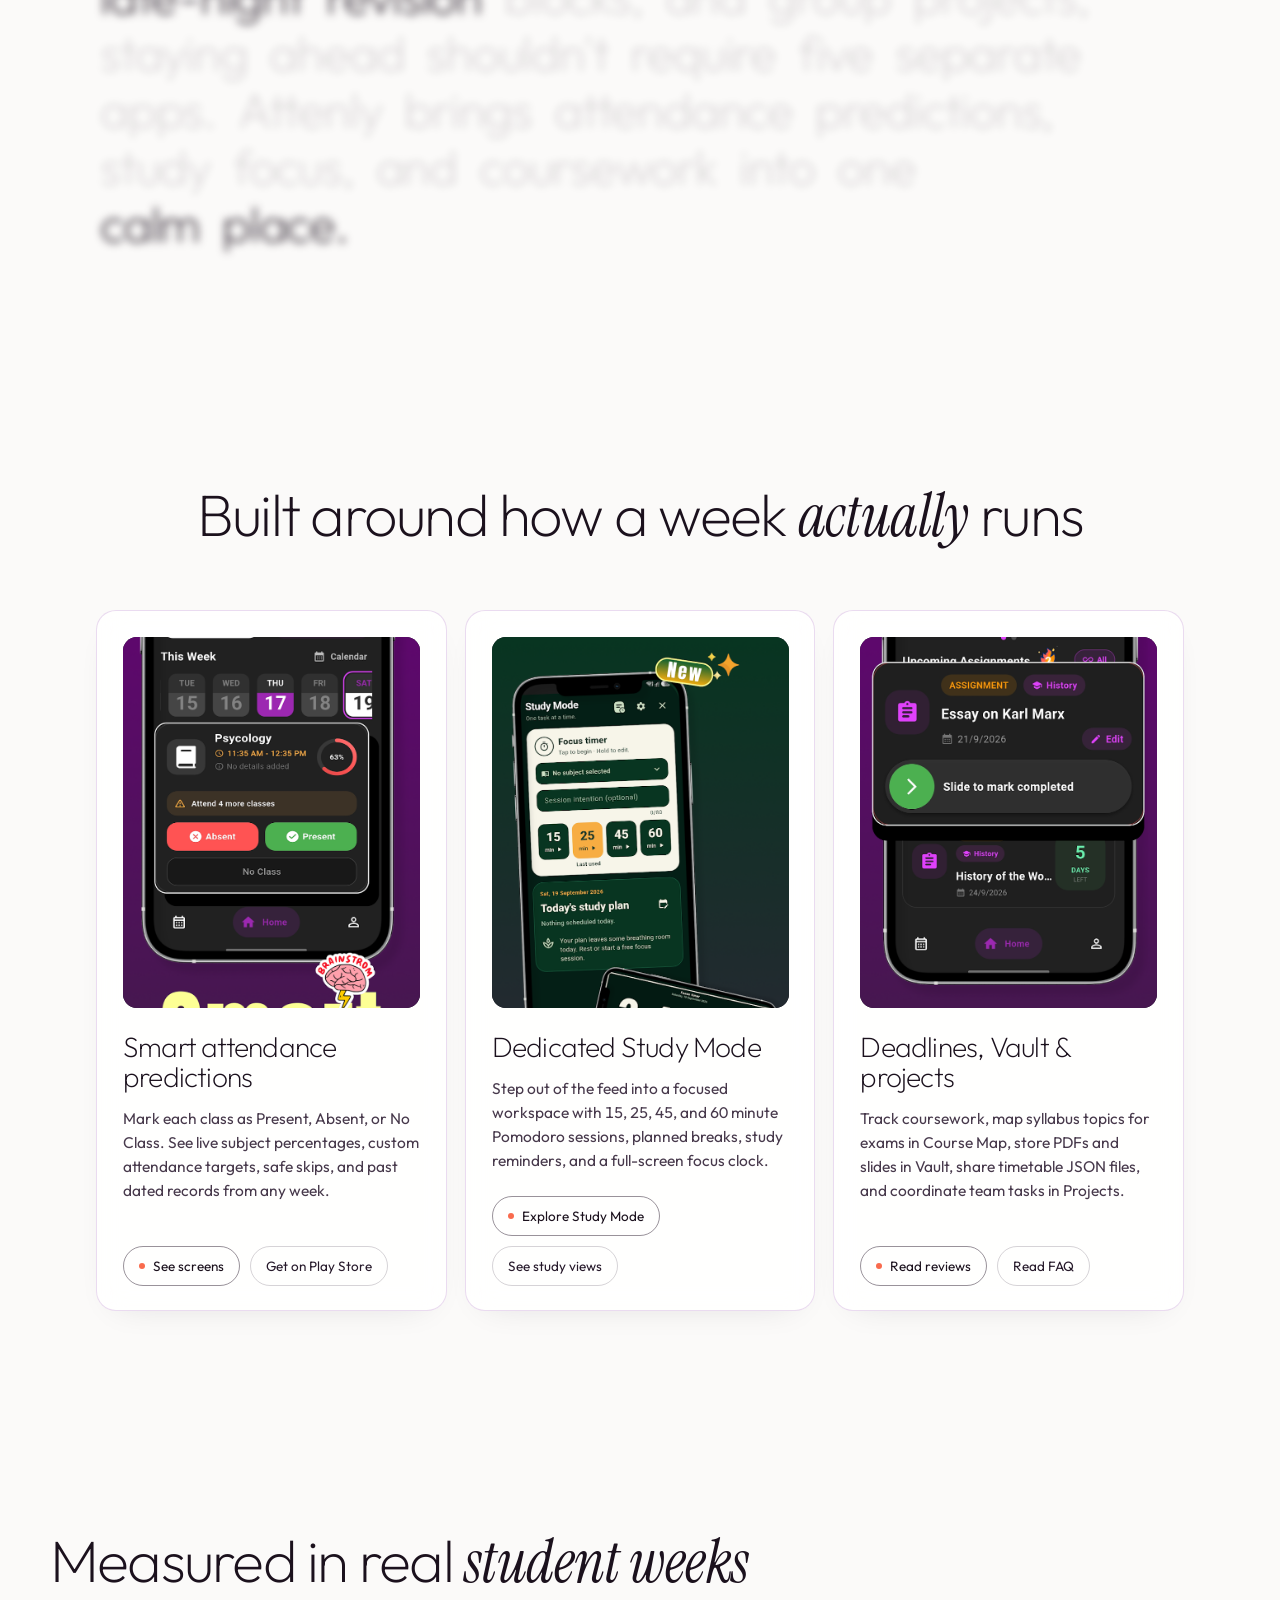
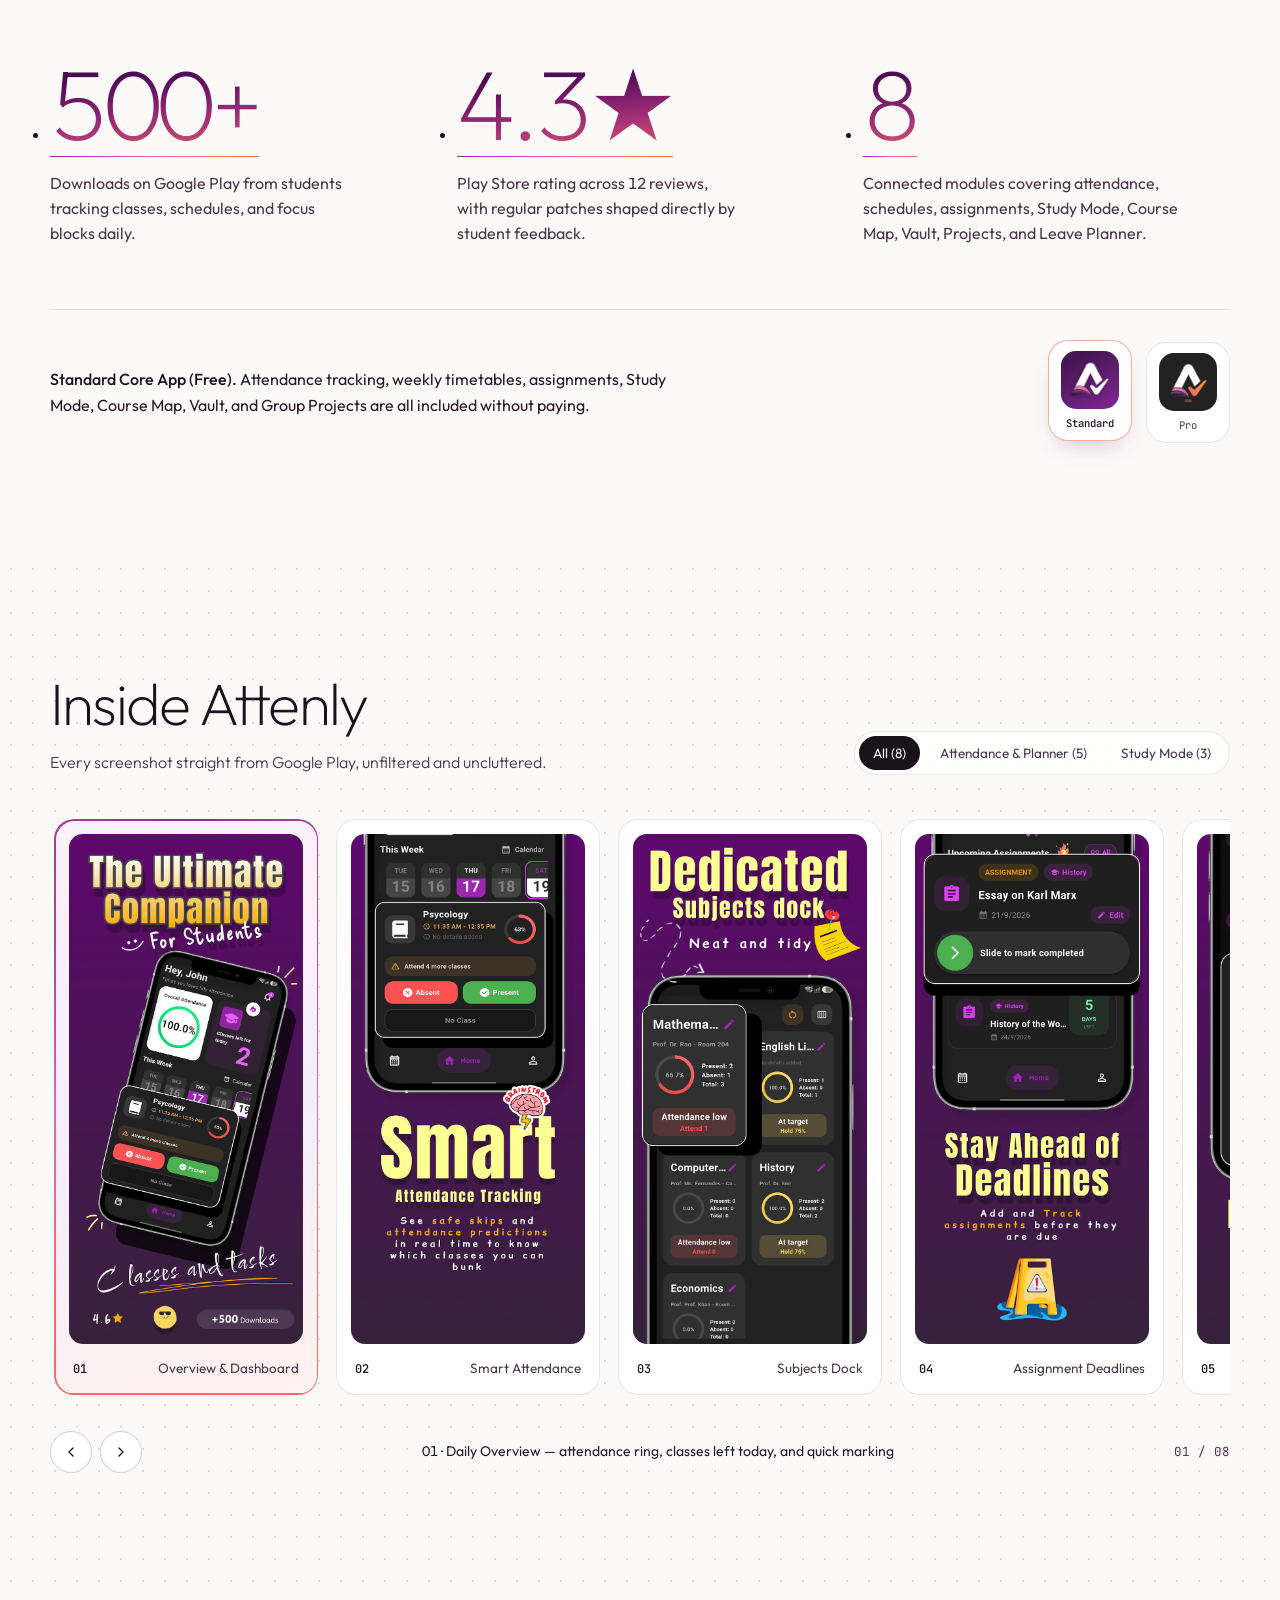
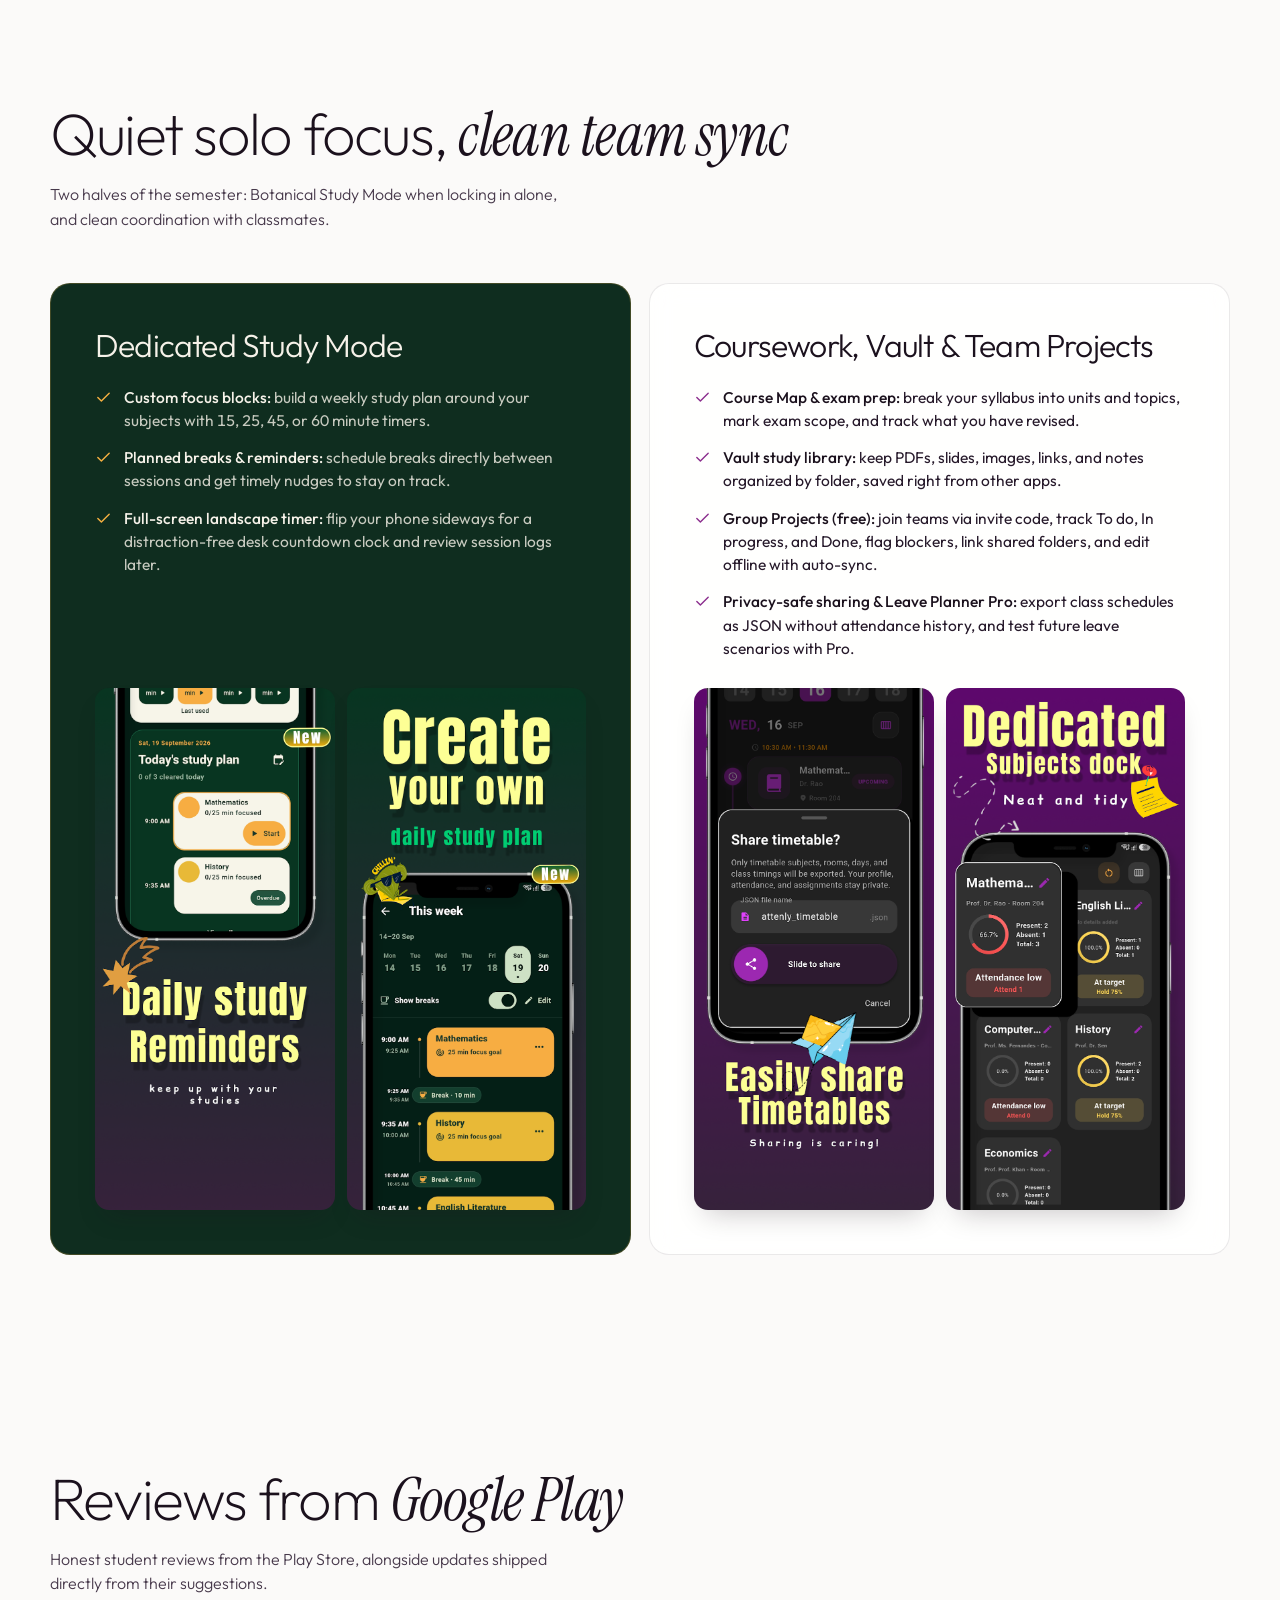
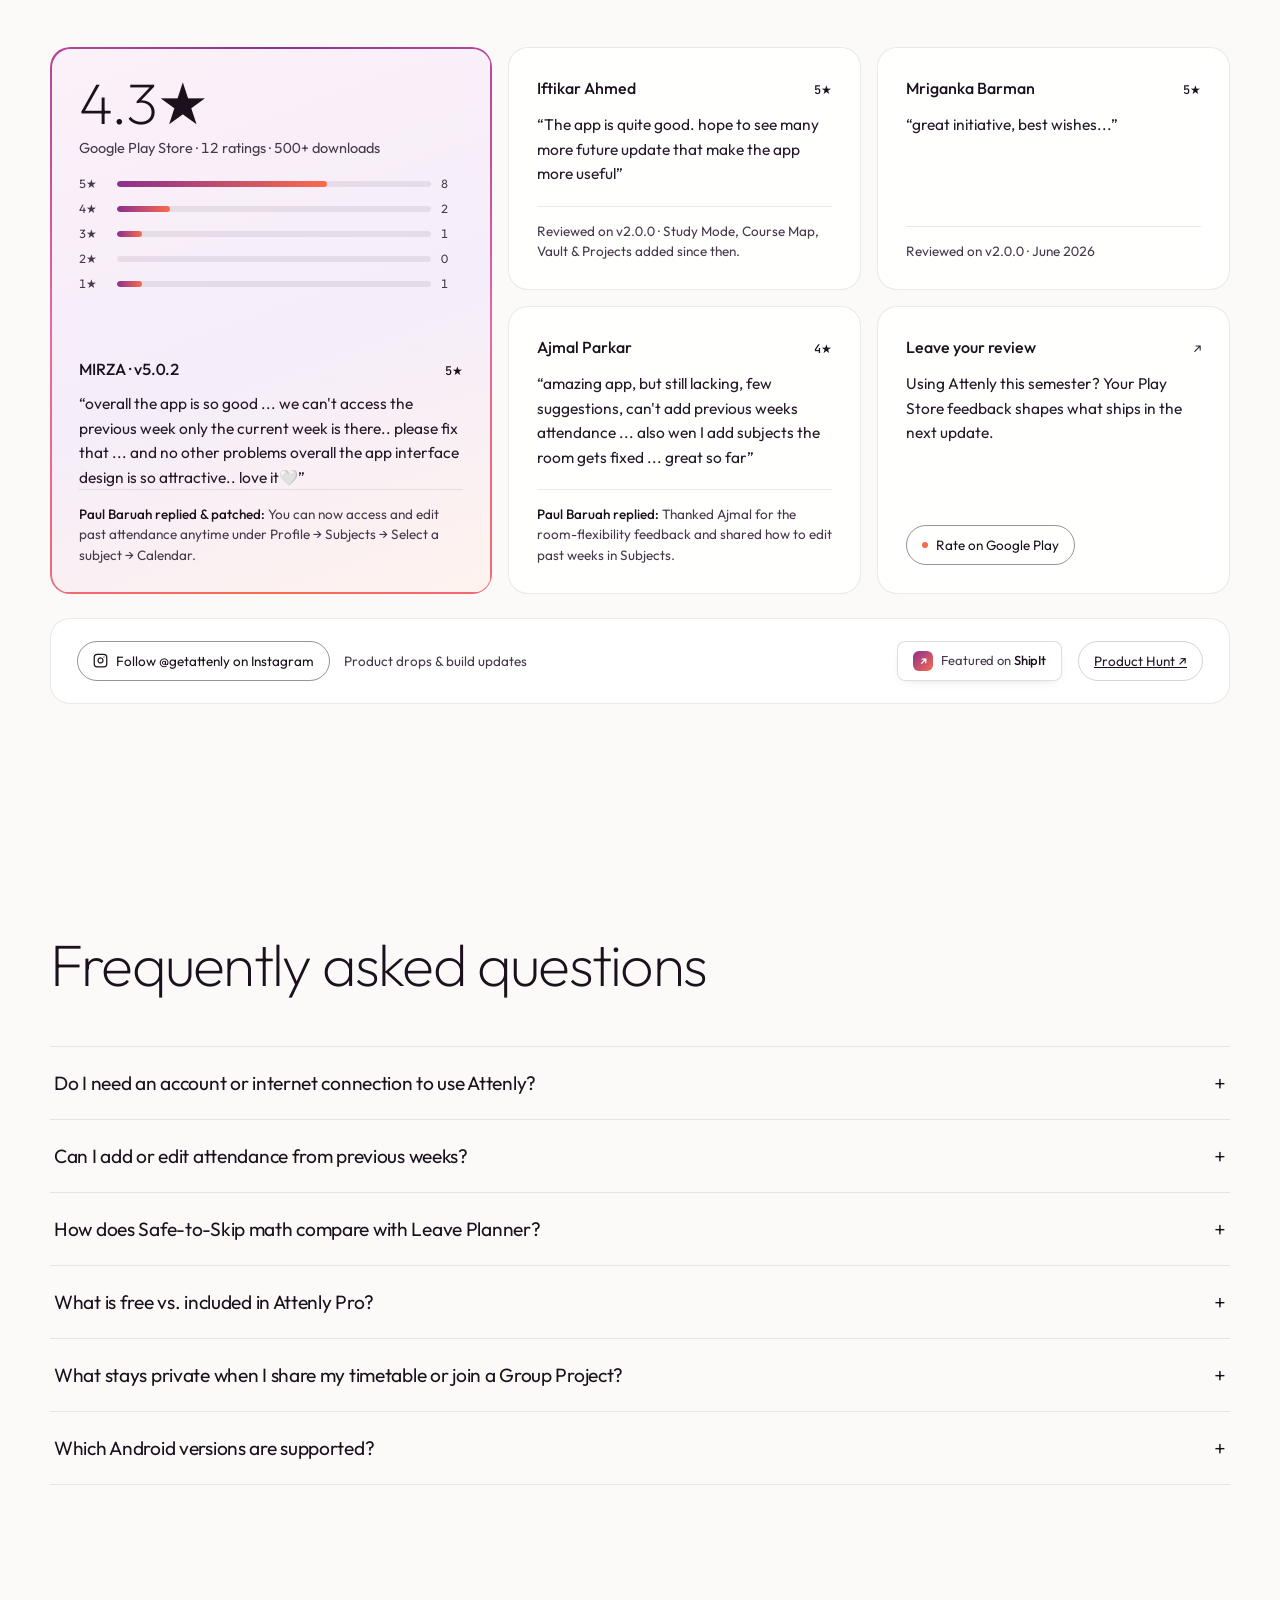
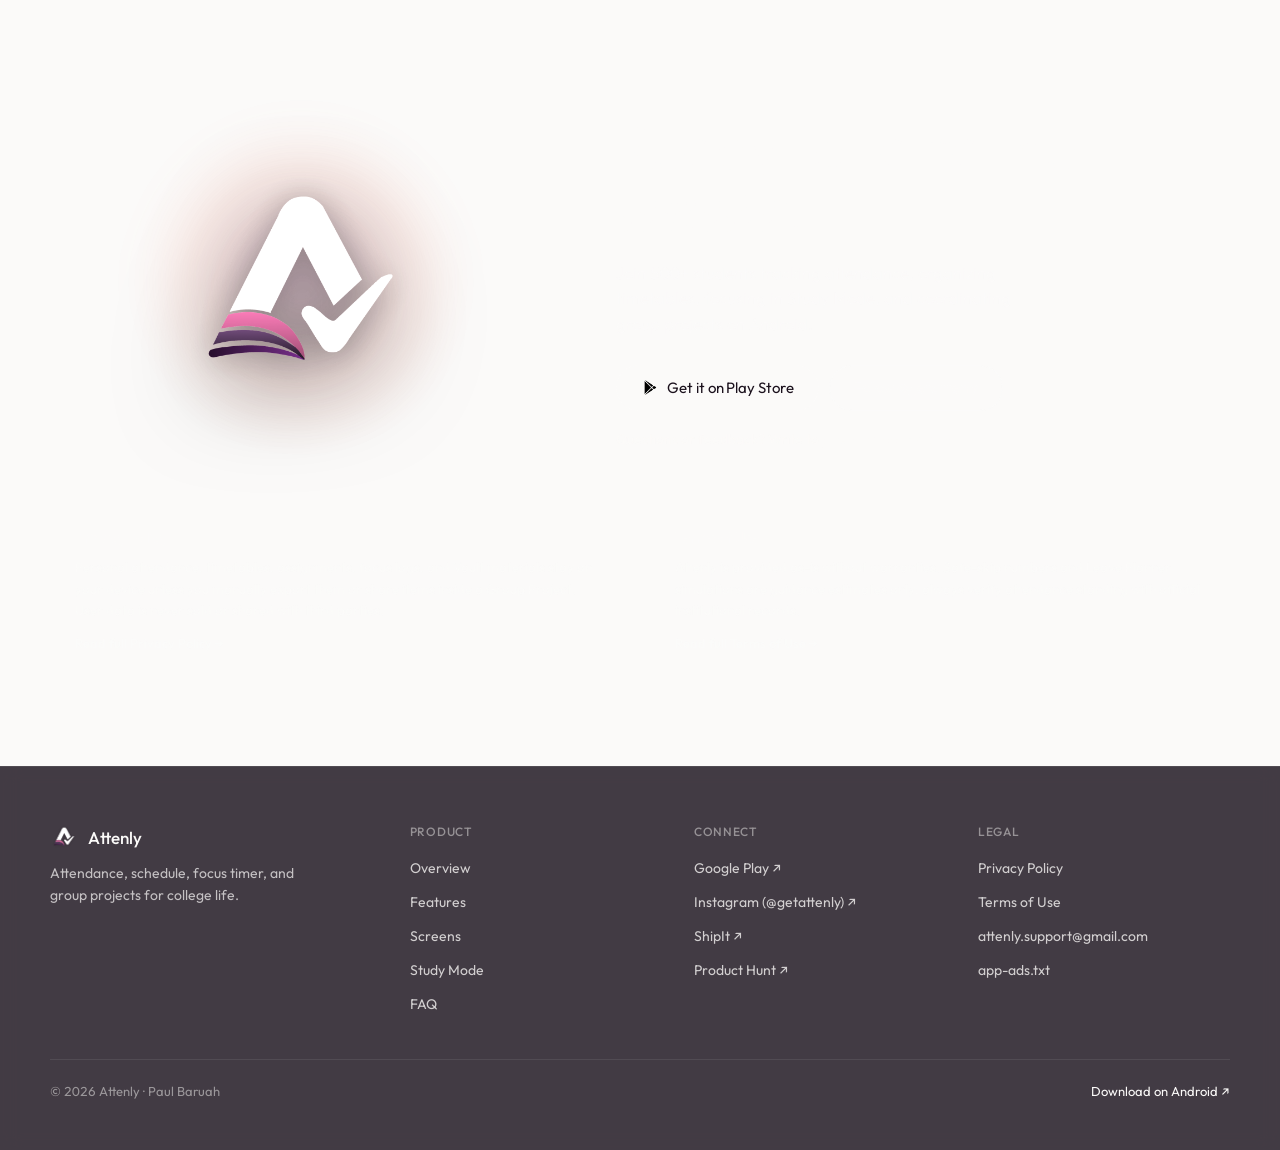
==== commit e2f53859: "feat: add 1200x630 OG card, SoftwareApplication JSON-LD, standalone legal pages, and ShipIt badge fi" ====
--- a/index.html
+++ b/index.html
@@ -6,22 +6,60 @@
   <title>Attenly — Attendance, Schedules &amp; Study Focus for Students</title>
   <meta name="description" content="Know when it's safe to skip, organize your timetable and assignments, focus inside Study Mode with a built-in Pomodoro timer, and move group projects forward on Android."/>
   <meta name="keywords" content="Attenly, attendance tracker, college planner, safe to skip, study mode, pomodoro timer, timetable app, assignment tracker, student app, Android"/>
+  <meta property="og:site_name" content="Attenly"/>
   <meta property="og:title" content="Attenly — Attendance, Schedule &amp; Study Mode for Students"/>
   <meta property="og:description" content="Track attendance per subject, see safe skips in real time, lock into Pomodoro Study Mode, and manage timetables, Course Map, Vault, and group projects."/>
-  <meta property="og:image" content="https://getattenly.in/screenshots/slide-1.webp"/>
+  <meta property="og:image" content="https://getattenly.in/og-image.jpg"/>
+  <meta property="og:image:width" content="1200"/>
+  <meta property="og:image:height" content="630"/>
+  <meta property="og:image:alt" content="Attenly Android app showcase featuring Smart Attendance math, Daily Overview, and Study Mode"/>
   <meta property="og:url" content="https://getattenly.in/"/>
   <meta property="og:type" content="website"/>
   <meta name="twitter:card" content="summary_large_image"/>
   <meta name="twitter:title" content="Attenly — Student Attendance &amp; Study Planner"/>
   <meta name="twitter:description" content="Attendance predictions, weekly schedules, deadlines, Study Mode Pomodoro timer, and group projects on Android."/>
+  <meta name="twitter:image" content="https://getattenly.in/og-image.jpg"/>
+  <meta name="twitter:image:alt" content="Attenly Android app showcase featuring Smart Attendance math, Daily Overview, and Study Mode"/>
+  <meta name="theme-color" content="#150918"/>
   <link rel="canonical" href="https://getattenly.in/"/>
   <link rel="icon" type="image/jpeg" href="app-icon.jpg"/>
   <link rel="sitemap" type="application/xml" href="/sitemap.xml"/>
 
+  <script type="application/ld+json">
+  {
+    "@context": "https://schema.org",
+    "@type": "SoftwareApplication",
+    "name": "Attenly",
+    "alternateName": "Attenly: Attendance & Planner",
+    "operatingSystem": "ANDROID",
+    "applicationCategory": "EducationApplication",
+    "url": "https://getattenly.in/",
+    "downloadUrl": "https://play.google.com/store/apps/details?id=com.paulbaruah.attenly",
+    "image": "https://getattenly.in/og-image.jpg",
+    "description": "Track attendance per subject, see safe skips in real time, organize timetables and deadlines, lock into Study Mode with a built-in Pomodoro timer, and collaborate on group projects on Android.",
+    "author": {
+      "@type": "Person",
+      "name": "Paul Baruah"
+    },
+    "offers": {
+      "@type": "Offer",
+      "price": "0",
+      "priceCurrency": "USD"
+    },
+    "aggregateRating": {
+      "@type": "AggregateRating",
+      "ratingValue": "4.3",
+      "ratingCount": "12",
+      "bestRating": "5",
+      "worstRating": "1"
+    }
+  }
+  </script>
+
   <link rel="preconnect" href="https://fonts.googleapis.com"/>
   <link rel="preconnect" href="https://fonts.gstatic.com" crossorigin/>
   <link href="https://fonts.googleapis.com/css2?family=Instrument+Serif:ital@0;1&family=JetBrains+Mono:wght@400;500&family=Outfit:wght@200;300;400;500;600&display=swap" rel="stylesheet"/>
-  <link rel="stylesheet" href="styles.css?v=10"/>
+  <link rel="stylesheet" href="styles.css?v=11"/>
 </head>
 <body>
 
@@ -46,7 +84,7 @@
       <a href="#faq">FAQ</a>
     </nav>
 
-    <a href="https://www.instagram.com/getattenly/" class="nav-piece ig-piece" target="_blank" rel="noopener noreferrer" aria-label="Attenly on Instagram (@getattenly)">
+    <a href="https://www.instagram.com/getattenly/" class="nav-piece ig-piece" target="_blank" rel="noopener noreferrer" aria-label="Attenly on Instagram (@getattenly)" data-track="nav-instagram">
       <span class="piece-glass" aria-hidden="true"></span>
       <svg width="17" height="17" viewBox="0 0 24 24" fill="none" stroke="currentColor" stroke-width="1.8" stroke-linecap="round" stroke-linejoin="round" aria-hidden="true">
         <rect x="2" y="2" width="20" height="20" rx="5" ry="5"/>
@@ -55,7 +93,7 @@
       </svg>
     </a>
 
-    <a href="https://play.google.com/store/apps/details?id=com.paulbaruah.attenly" class="nav-piece cta-piece" target="_blank" rel="noopener noreferrer" id="nav-download">
+    <a href="https://play.google.com/store/apps/details?id=com.paulbaruah.attenly" class="nav-piece cta-piece" target="_blank" rel="noopener noreferrer" id="nav-download" data-track="nav-play-store">
       <span class="piece-glass piece-glass--ink" aria-hidden="true"></span>
       <img src="play-store-logo.png?v=2" alt="" width="15" height="15" style="object-fit:contain;" aria-hidden="true"/>
       <span class="cta-label-full">Get it on Play Store</span>
@@ -99,7 +137,7 @@
     </p>
 
     <div class="hero-actions enter-rise" style="--d:2;">
-      <a href="https://play.google.com/store/apps/details?id=com.paulbaruah.attenly" class="pill pill-dark" target="_blank" rel="noopener noreferrer" id="hero-download">
+      <a href="https://play.google.com/store/apps/details?id=com.paulbaruah.attenly" class="pill pill-dark" target="_blank" rel="noopener noreferrer" id="hero-download" data-track="hero-play-store">
         <img src="play-store-logo.png?v=2" alt="" width="17" height="17" style="object-fit:contain;" aria-hidden="true"/>
         <span>Get it on Play Store</span>
       </a>
@@ -117,7 +155,7 @@
       </div>
       <div>
         <dt>Instagram</dt>
-        <dd><a href="https://www.instagram.com/getattenly/" target="_blank" rel="noopener noreferrer">@getattenly</a></dd>
+        <dd><a href="https://www.instagram.com/getattenly/" target="_blank" rel="noopener noreferrer" data-track="hero-instagram">@getattenly</a></dd>
       </div>
     </dl>
   </div>
@@ -135,7 +173,7 @@
         <img src="screenshots/slide-4.webp" alt="Smart attendance predictions and safe skips screenshot" loading="eager"/>
       </div>
       <div class="hero-shot-card hero-shot-card--center" id="hero-card-planner">
-        <img src="screenshots/slide-1.webp" alt="Attenly home dashboard with attendance overview and classes" loading="eager"/>
+        <img src="screenshots/slide-1.webp" alt="Attenly home dashboard with attendance overview and classes" loading="eager" fetchpriority="high"/>
       </div>
       <div class="hero-shot-card hero-shot-card--right" id="hero-card-study">
         <img src="screenshots/slide-6.webp" alt="Attenly Study Mode with Pomodoro timer and landscape clock" loading="eager"/>
@@ -509,11 +547,12 @@
       </div>
 
       <div class="community-badges">
-        <a href="https://www.shipit.buzz/products/attenly?ref=badge" target="_blank" rel="noopener noreferrer" aria-label="Featured on ShipIt">
-          <img src="https://www.shipit.buzz/api/products/attenly/badge?theme=light" alt="Featured on ShipIt" height="36" loading="lazy" onerror="this.outerHTML='<span class=&quot;card-pill&quot;>Featured on ShipIt&nbsp;↗</span>'"/>
+        <a href="https://www.shipit.buzz/products/attenly?ref=badge" class="shipit-badge" target="_blank" rel="noopener noreferrer" aria-label="Featured on ShipIt" data-track="badge-shipit">
+          <span class="shipit-badge-mark" aria-hidden="true">↗</span>
+          <span><span class="shipit-badge-sub">Featured on</span> ShipIt</span>
         </a>
-        <a href="https://www.producthunt.com/products/attenly/reviews/new?utm_source=badge-product_review&utm_medium=badge&utm_source=badge-attenly" target="_blank" rel="noopener noreferrer" aria-label="Attenly on Product Hunt">
-          <img src="https://api.producthunt.com/widgets/embed-image/v1/product_review.svg?product_id=1243517&theme=light" alt="Attenly on Product Hunt" width="186" height="40" loading="lazy" style="width:186px; height:40px;" onerror="this.outerHTML='<span class=&quot;card-pill&quot;>Product Hunt&nbsp;↗</span>'"/>
+        <a href="https://www.producthunt.com/products/attenly/reviews/new?utm_source=badge-product_review&utm_medium=badge&utm_source=badge-attenly" target="_blank" rel="noopener noreferrer" aria-label="Attenly on Product Hunt" data-track="badge-producthunt">
+          <img src="https://api.producthunt.com/widgets/embed-image/v1/product_review.svg?product_id=1243517&theme=light" alt="Attenly on Product Hunt" width="186" height="40" loading="lazy" onerror="this.outerHTML='<span class=&quot;card-pill&quot;>Product Hunt&nbsp;↗</span>'"/>
         </a>
       </div>
     </div>
@@ -594,11 +633,11 @@
         </p>
 
         <div class="closer-actions">
-          <a href="https://play.google.com/store/apps/details?id=com.paulbaruah.attenly" class="pill pill-light" target="_blank" rel="noopener noreferrer" id="cta-download">
+          <a href="https://play.google.com/store/apps/details?id=com.paulbaruah.attenly" class="pill pill-light" target="_blank" rel="noopener noreferrer" id="cta-download" data-track="closer-play-store">
             <img src="play-store-logo.png?v=2" alt="" width="17" height="17" style="object-fit:contain; filter:invert(1);" aria-hidden="true"/>
             <span>Get it on Play Store</span>
           </a>
-          <a href="https://www.instagram.com/getattenly/" class="pill pill-ghost-light" target="_blank" rel="noopener noreferrer">
+          <a href="https://www.instagram.com/getattenly/" class="pill pill-ghost-light" target="_blank" rel="noopener noreferrer" data-track="closer-instagram">
             <span>Follow @getattenly</span>
           </a>
         </div>
@@ -613,10 +652,12 @@
       <div class="legal-dark-card" id="privacy">
         <h2>Privacy Policy</h2>
         <p>Personal attendance, timetables, assignments, focus logs, and Vault materials stay on your device unless you manually export them or share items inside a Group Project. User data is never sold or shared with third parties.</p>
+        <a href="privacy.html" class="legal-dark-link">Read full Privacy Policy →</a>
       </div>
       <div class="legal-dark-card" id="terms">
         <h2>Terms of Use</h2>
         <p>Attenly is provided as-is without warranties. Safe-skip numbers and Leave Planner simulations are guidance estimates only; always verify attendance standing with official institutional records.</p>
+        <a href="terms.html" class="legal-dark-link">Read full Terms of Use →</a>
       </div>
     </div>
   </div>
@@ -652,18 +693,18 @@
       <div class="footer-col">
         <h3>Connect</h3>
         <ul>
-          <li><a href="https://play.google.com/store/apps/details?id=com.paulbaruah.attenly" target="_blank" rel="noopener noreferrer">Google Play&nbsp;↗</a></li>
-          <li><a href="https://www.instagram.com/getattenly/" target="_blank" rel="noopener noreferrer">Instagram (@getattenly)&nbsp;↗</a></li>
-          <li><a href="https://www.shipit.buzz/products/attenly?ref=badge" target="_blank" rel="noopener noreferrer">ShipIt&nbsp;↗</a></li>
-          <li><a href="https://www.producthunt.com/products/attenly/reviews/new?utm_source=badge-product_review&utm_medium=badge&utm_source=badge-attenly" target="_blank" rel="noopener noreferrer">Product Hunt&nbsp;↗</a></li>
+          <li><a href="https://play.google.com/store/apps/details?id=com.paulbaruah.attenly" target="_blank" rel="noopener noreferrer" data-track="footer-play-store">Google Play&nbsp;↗</a></li>
+          <li><a href="https://www.instagram.com/getattenly/" target="_blank" rel="noopener noreferrer" data-track="footer-instagram">Instagram (@getattenly)&nbsp;↗</a></li>
+          <li><a href="https://www.shipit.buzz/products/attenly?ref=badge" target="_blank" rel="noopener noreferrer" data-track="footer-shipit">ShipIt&nbsp;↗</a></li>
+          <li><a href="https://www.producthunt.com/products/attenly/reviews/new?utm_source=badge-product_review&utm_medium=badge&utm_source=badge-attenly" target="_blank" rel="noopener noreferrer" data-track="footer-producthunt">Product Hunt&nbsp;↗</a></li>
         </ul>
       </div>
 
       <div class="footer-col">
         <h3>Legal</h3>
         <ul>
-          <li><a href="#privacy">Privacy Policy</a></li>
-          <li><a href="#terms">Terms of Use</a></li>
+          <li><a href="privacy.html">Privacy Policy</a></li>
+          <li><a href="terms.html">Terms of Use</a></li>
           <li><a href="mailto:attenly.support@gmail.com">attenly.support@gmail.com</a></li>
           <li><a href="/app-ads.txt" target="_blank" rel="noopener noreferrer">app-ads.txt</a></li>
         </ul>
@@ -672,11 +713,11 @@
 
     <div class="footer-bottom">
       <span>© 2026 Attenly · Paul Baruah</span>
-      <a href="https://play.google.com/store/apps/details?id=com.paulbaruah.attenly" target="_blank" rel="noopener noreferrer" style="text-decoration:none; color:var(--paper);">Download on Android&nbsp;↗</a>
+      <a href="https://play.google.com/store/apps/details?id=com.paulbaruah.attenly" target="_blank" rel="noopener noreferrer" style="text-decoration:none; color:var(--paper);" data-track="footer-bottom-play-store">Download on Android&nbsp;↗</a>
     </div>
   </div>
 </footer>
 
-<script src="app.js?v=11" defer></script>
+<script src="app.js?v=12" defer></script>
 </body>
 </html>
--- a/styles.css
+++ b/styles.css
@@ -1797,6 +1797,41 @@
   transform: translateY(-2px);
 }
 
+.shipit-badge {
+  display: inline-flex;
+  align-items: center;
+  gap: 8px;
+  height: 40px;
+  padding: 0 15px;
+  border-radius: 8px;
+  border: 1px solid rgba(27, 17, 29, 0.14);
+  background: rgba(255, 255, 255, 0.92);
+  color: var(--ink);
+  font-size: 13px;
+  font-weight: 500;
+  letter-spacing: -0.01em;
+  text-decoration: none;
+  box-shadow: 0 4px 14px -8px rgba(27, 17, 29, 0.22);
+}
+
+.shipit-badge-mark {
+  display: inline-flex;
+  align-items: center;
+  justify-content: center;
+  width: 20px;
+  height: 20px;
+  border-radius: 6px;
+  background: linear-gradient(135deg, var(--orchid), var(--coral));
+  color: var(--white);
+  font-size: 11px;
+  font-weight: 600;
+}
+
+.shipit-badge-sub {
+  font-weight: 400;
+  color: var(--mute);
+}
+
 @media (max-width: 960px) {
   .reviews-grid {
     grid-template-columns: 1fr 1fr;
@@ -2097,6 +2132,121 @@
   }
 }
 
+/* ==========================================================================
+   STANDALONE LEGAL PAGES (privacy.html / terms.html)
+   ========================================================================== */
+.legal-page-sec {
+  position: relative;
+  padding: calc(118px + env(safe-area-inset-top, 0px)) 0 var(--section);
+  background: transparent;
+}
+
+.legal-page-wrap {
+  width: min(100% - 2 * var(--gutter), 820px);
+  margin-inline: auto;
+}
+
+.legal-back-link {
+  display: inline-flex;
+  align-items: center;
+  gap: 8px;
+  font-size: 13.5px;
+  font-weight: 500;
+  color: var(--orchid);
+  text-decoration: none;
+  margin-bottom: 24px;
+}
+
+.legal-back-link:hover {
+  text-decoration: underline;
+  text-underline-offset: 3px;
+}
+
+.legal-page-title {
+  font-size: clamp(2.2rem, 5vw, 3.9rem);
+  font-weight: 200;
+  line-height: 1.04;
+  letter-spacing: -0.03em;
+  color: var(--ink);
+}
+
+.legal-updated {
+  margin-top: 14px;
+  font-family: var(--mono);
+  font-size: 12.5px;
+  color: var(--mute);
+}
+
+.legal-doc-card {
+  margin-top: 34px;
+  padding: clamp(24px, 4vw, 42px);
+  border-radius: var(--radius);
+  border: 1px solid var(--line-plum);
+  background: rgba(255, 255, 255, 0.86);
+  backdrop-filter: blur(14px);
+  -webkit-backdrop-filter: blur(14px);
+  box-shadow: 0 18px 46px -28px rgba(27, 17, 29, 0.2);
+}
+
+.legal-doc-card h2 {
+  font-size: clamp(1.15rem, 1.8vw, 1.38rem);
+  font-weight: 500;
+  letter-spacing: -0.015em;
+  color: var(--ink);
+  margin-top: 28px;
+  margin-bottom: 10px;
+}
+
+.legal-doc-card h2:first-child {
+  margin-top: 0;
+}
+
+.legal-doc-card p,
+.legal-doc-card li {
+  font-size: 15.5px;
+  line-height: 1.65;
+  color: var(--head);
+}
+
+.legal-doc-card ul {
+  margin: 10px 0 0 18px;
+  display: flex;
+  flex-direction: column;
+  gap: 8px;
+  list-style: disc;
+}
+
+.legal-doc-card a {
+  color: var(--plum);
+  text-underline-offset: 3px;
+}
+
+.legal-doc-card code {
+  font-family: var(--mono);
+  font-size: 0.88em;
+  padding: 2px 6px;
+  border-radius: 6px;
+  background: rgba(140, 47, 142, 0.08);
+  color: var(--plum);
+}
+
+.legal-dark-link {
+  display: inline-flex;
+  align-items: center;
+  gap: 6px;
+  margin-top: 12px;
+  font-size: 13px;
+  font-weight: 500;
+  color: rgba(251, 250, 249, 0.88);
+  text-decoration: none;
+}
+
+.legal-dark-link:hover {
+  color: var(--paper);
+  text-decoration: underline;
+  text-underline-offset: 3px;
+}
+
 [data-reveal] {
   opacity: 0;
   transform: translateY(18px);
